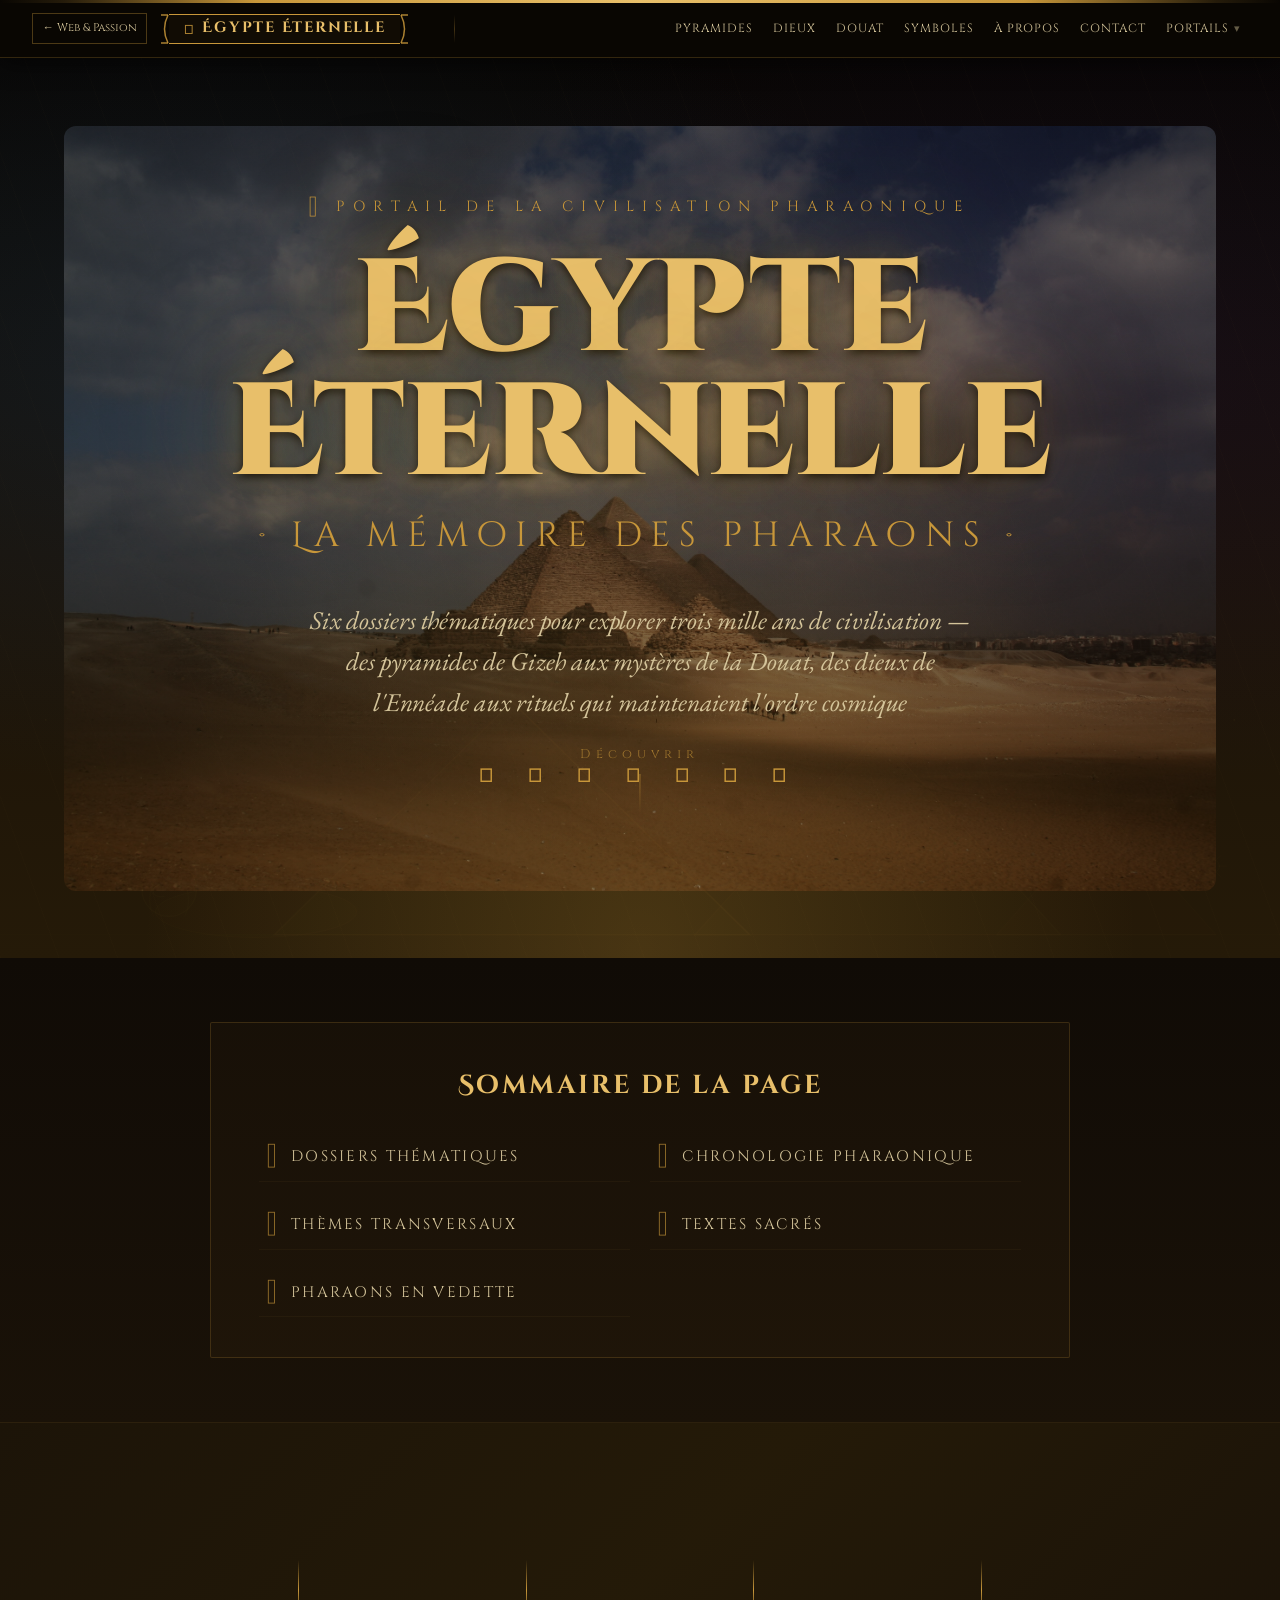
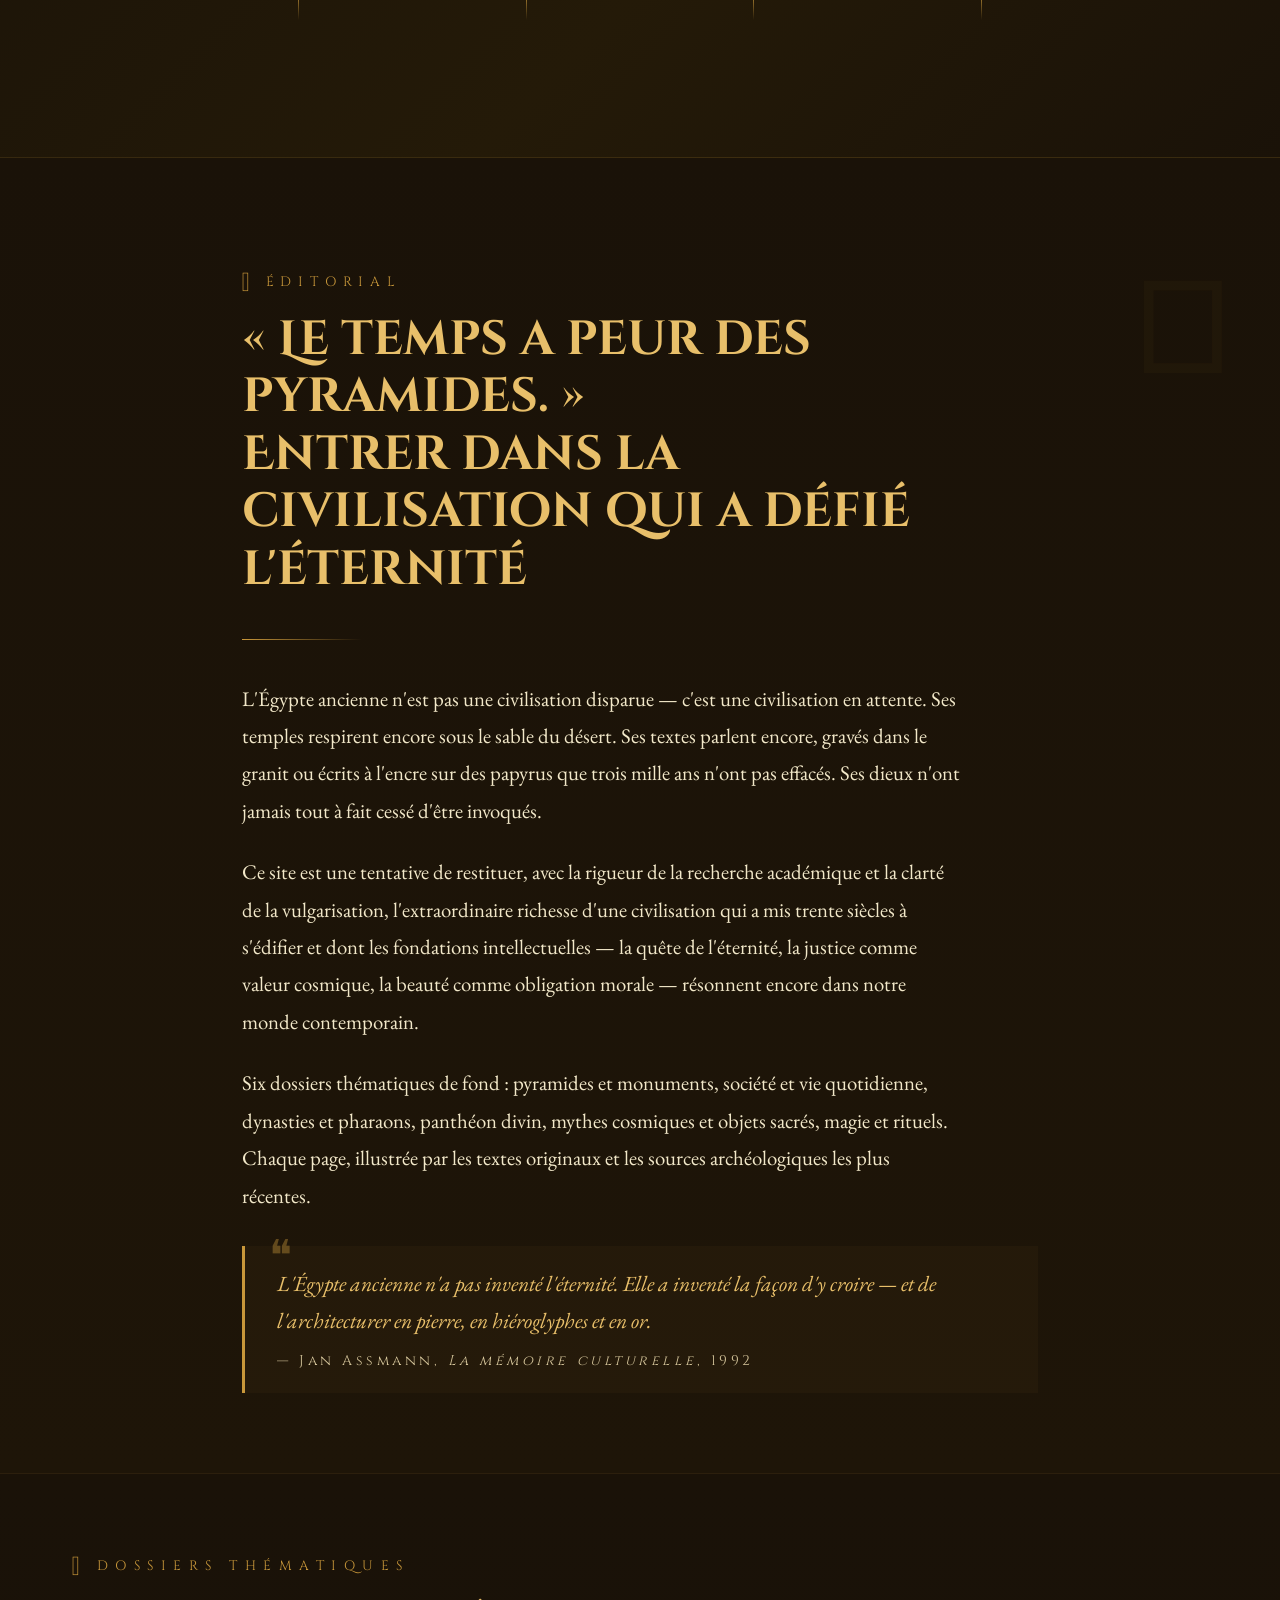
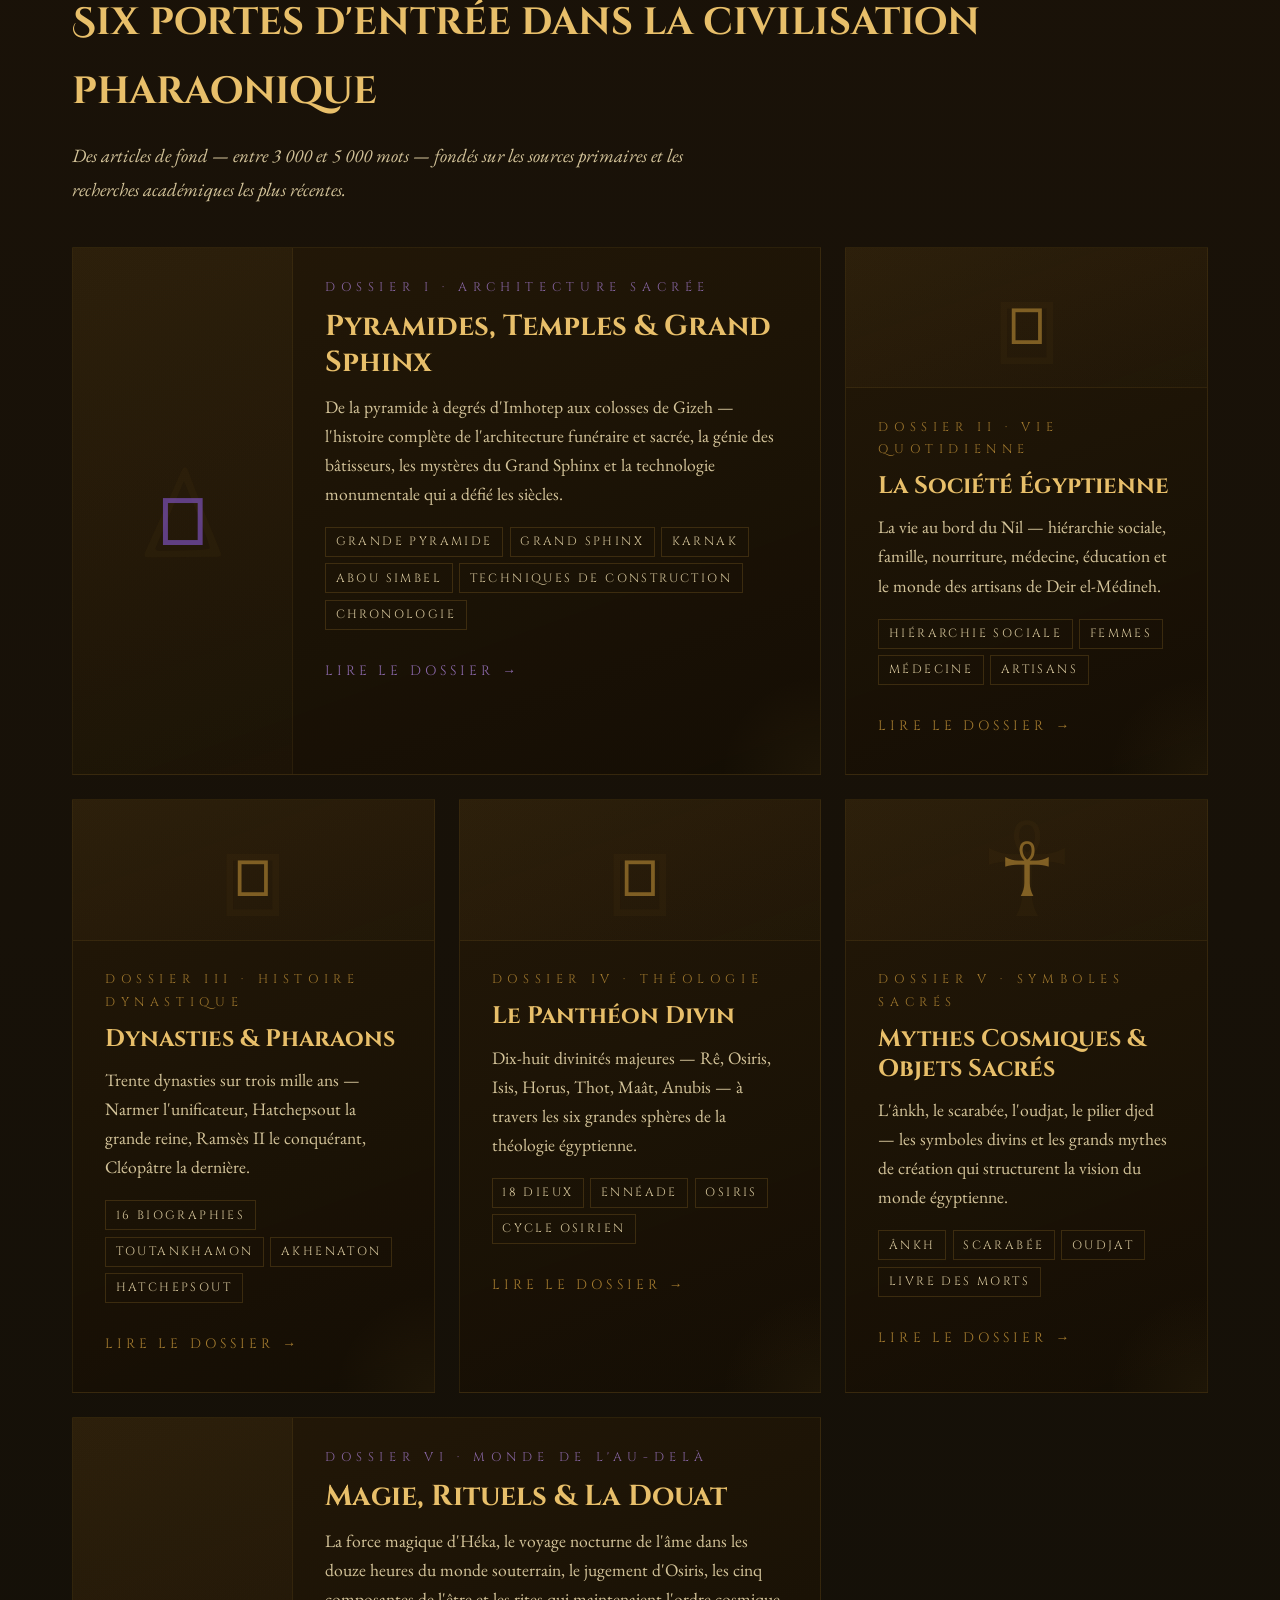
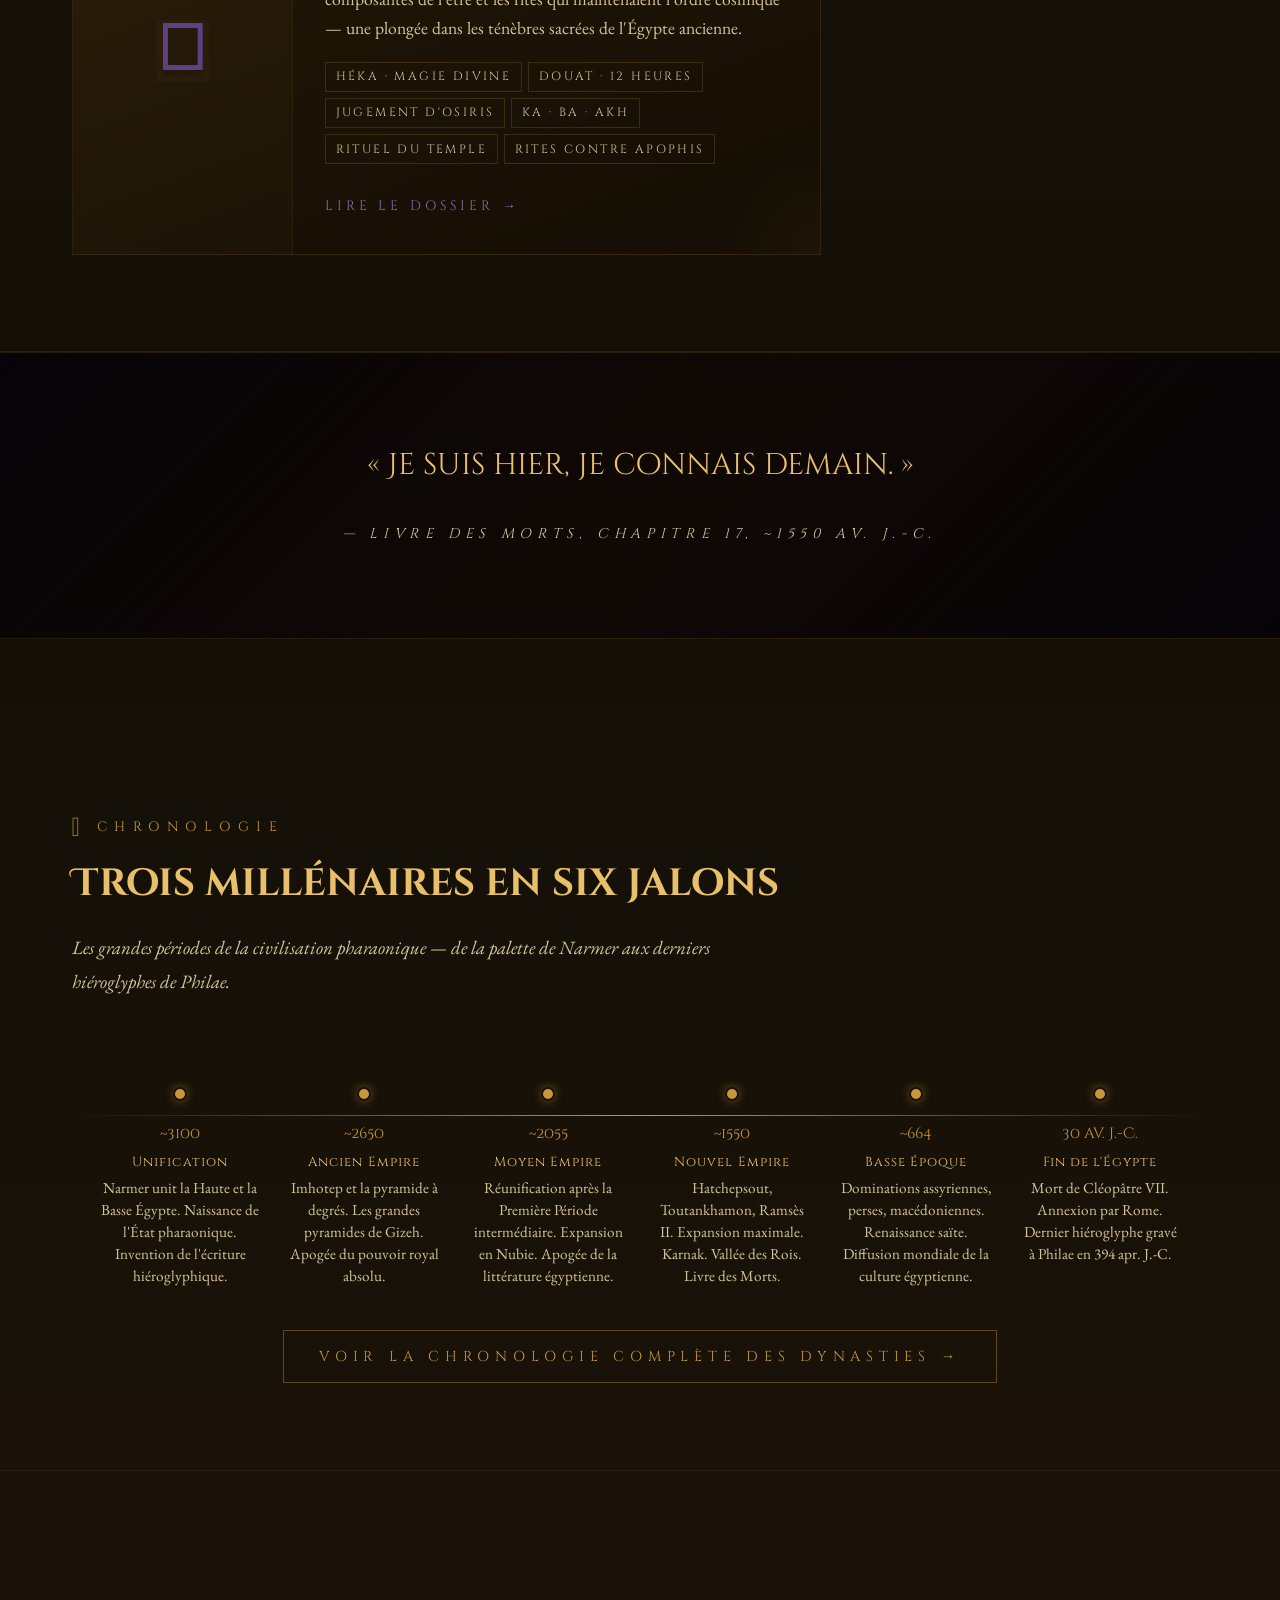
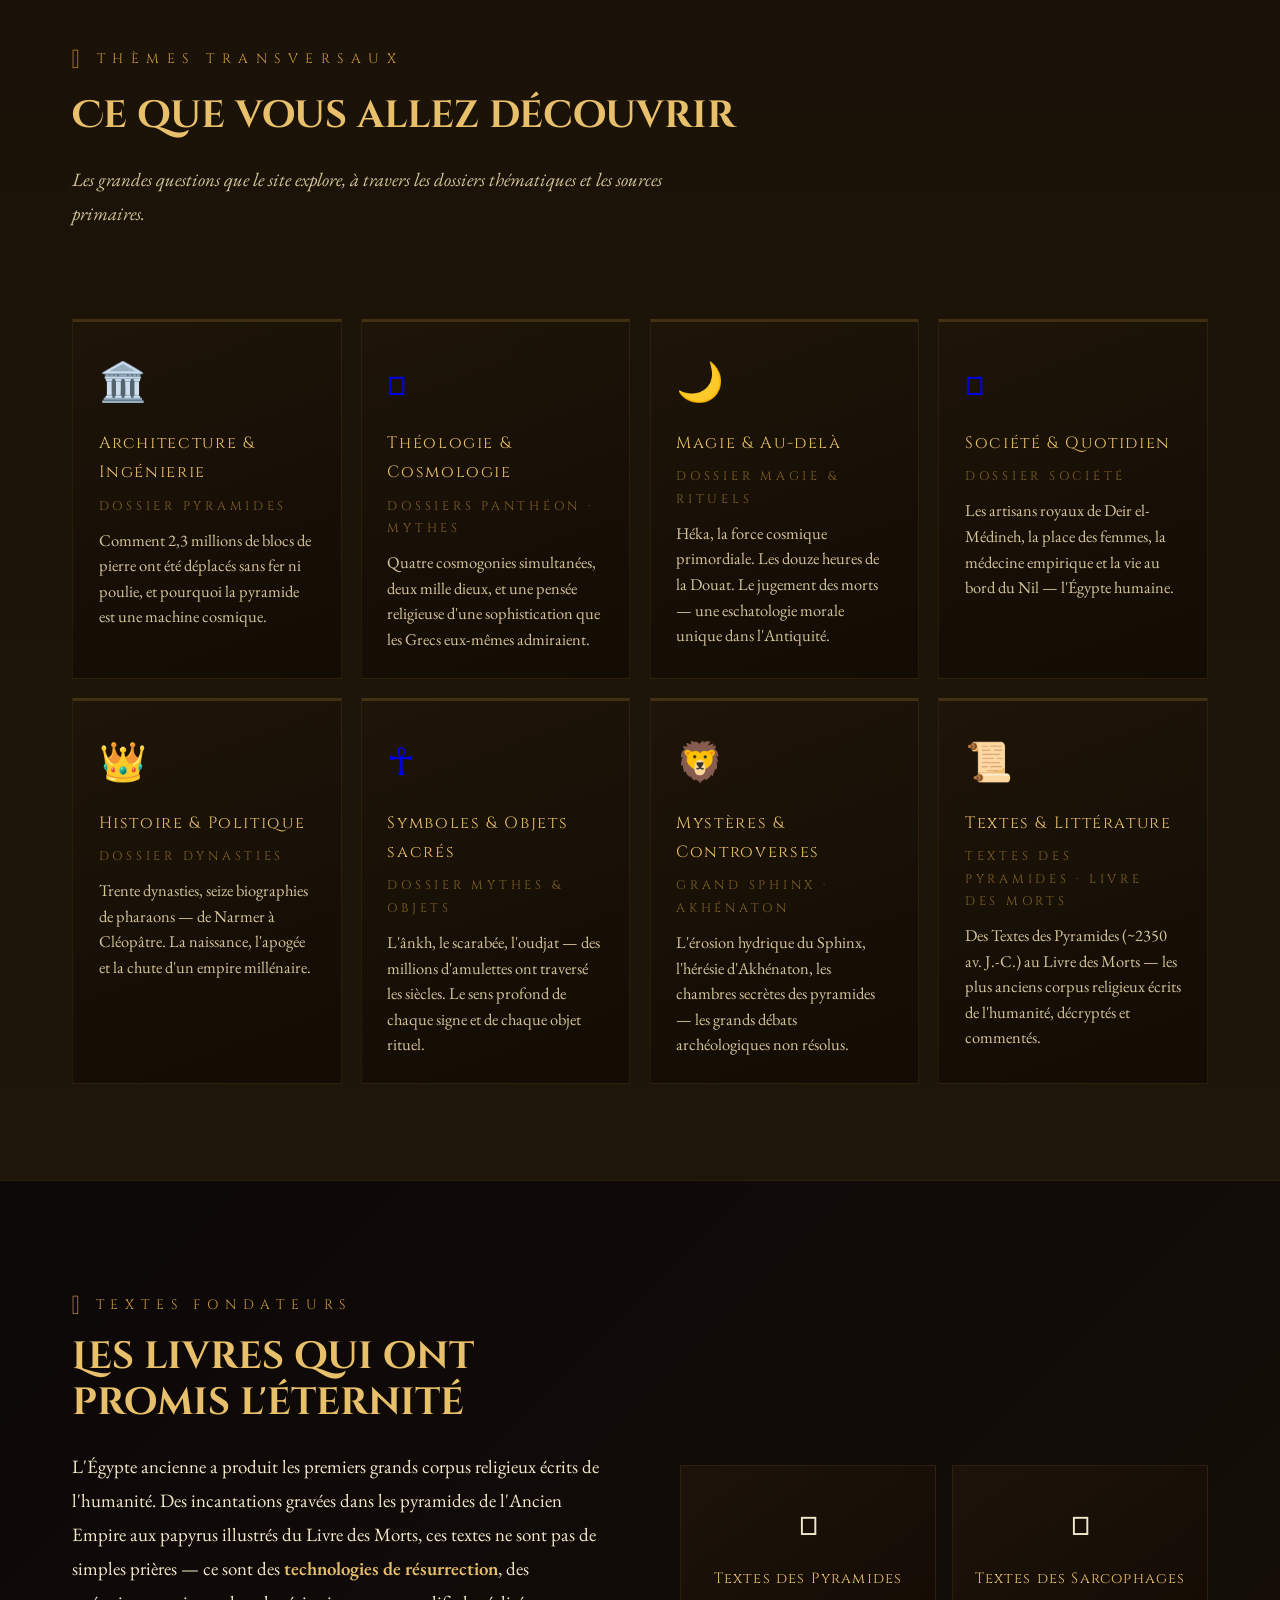
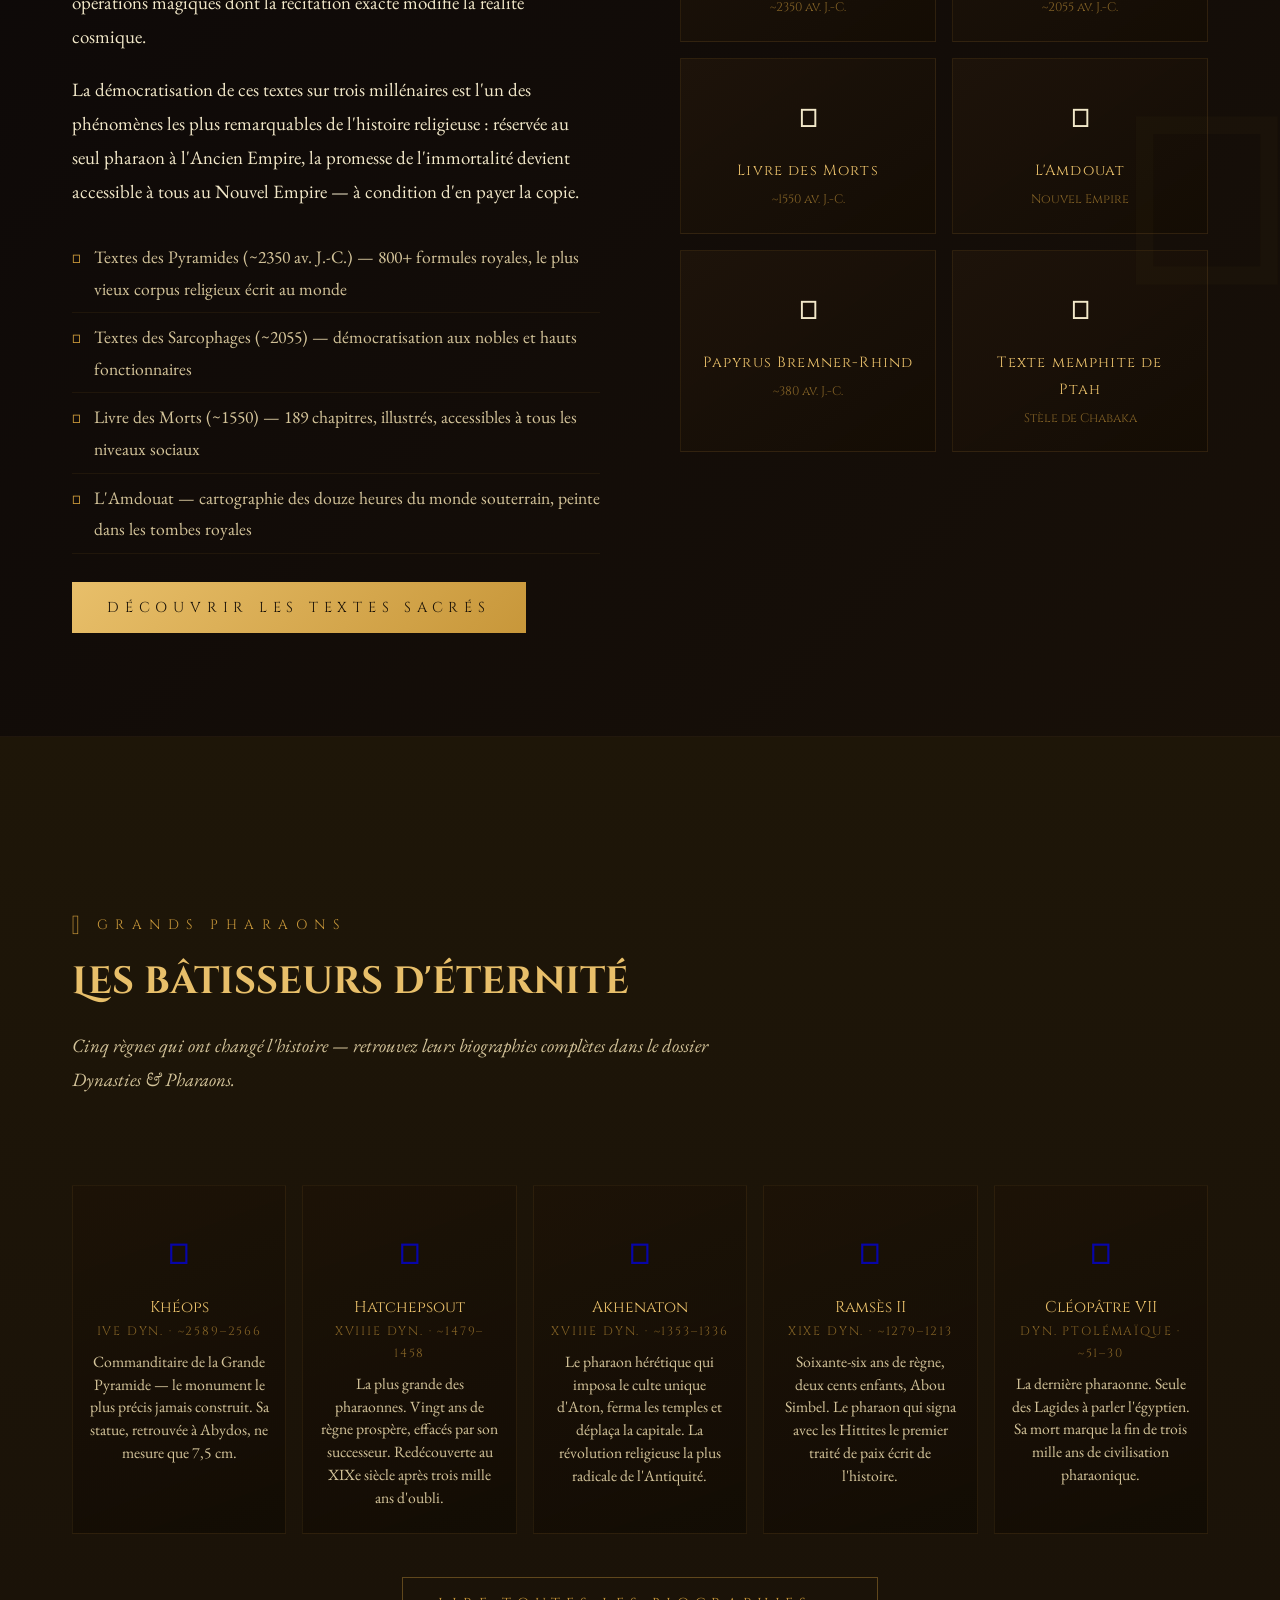
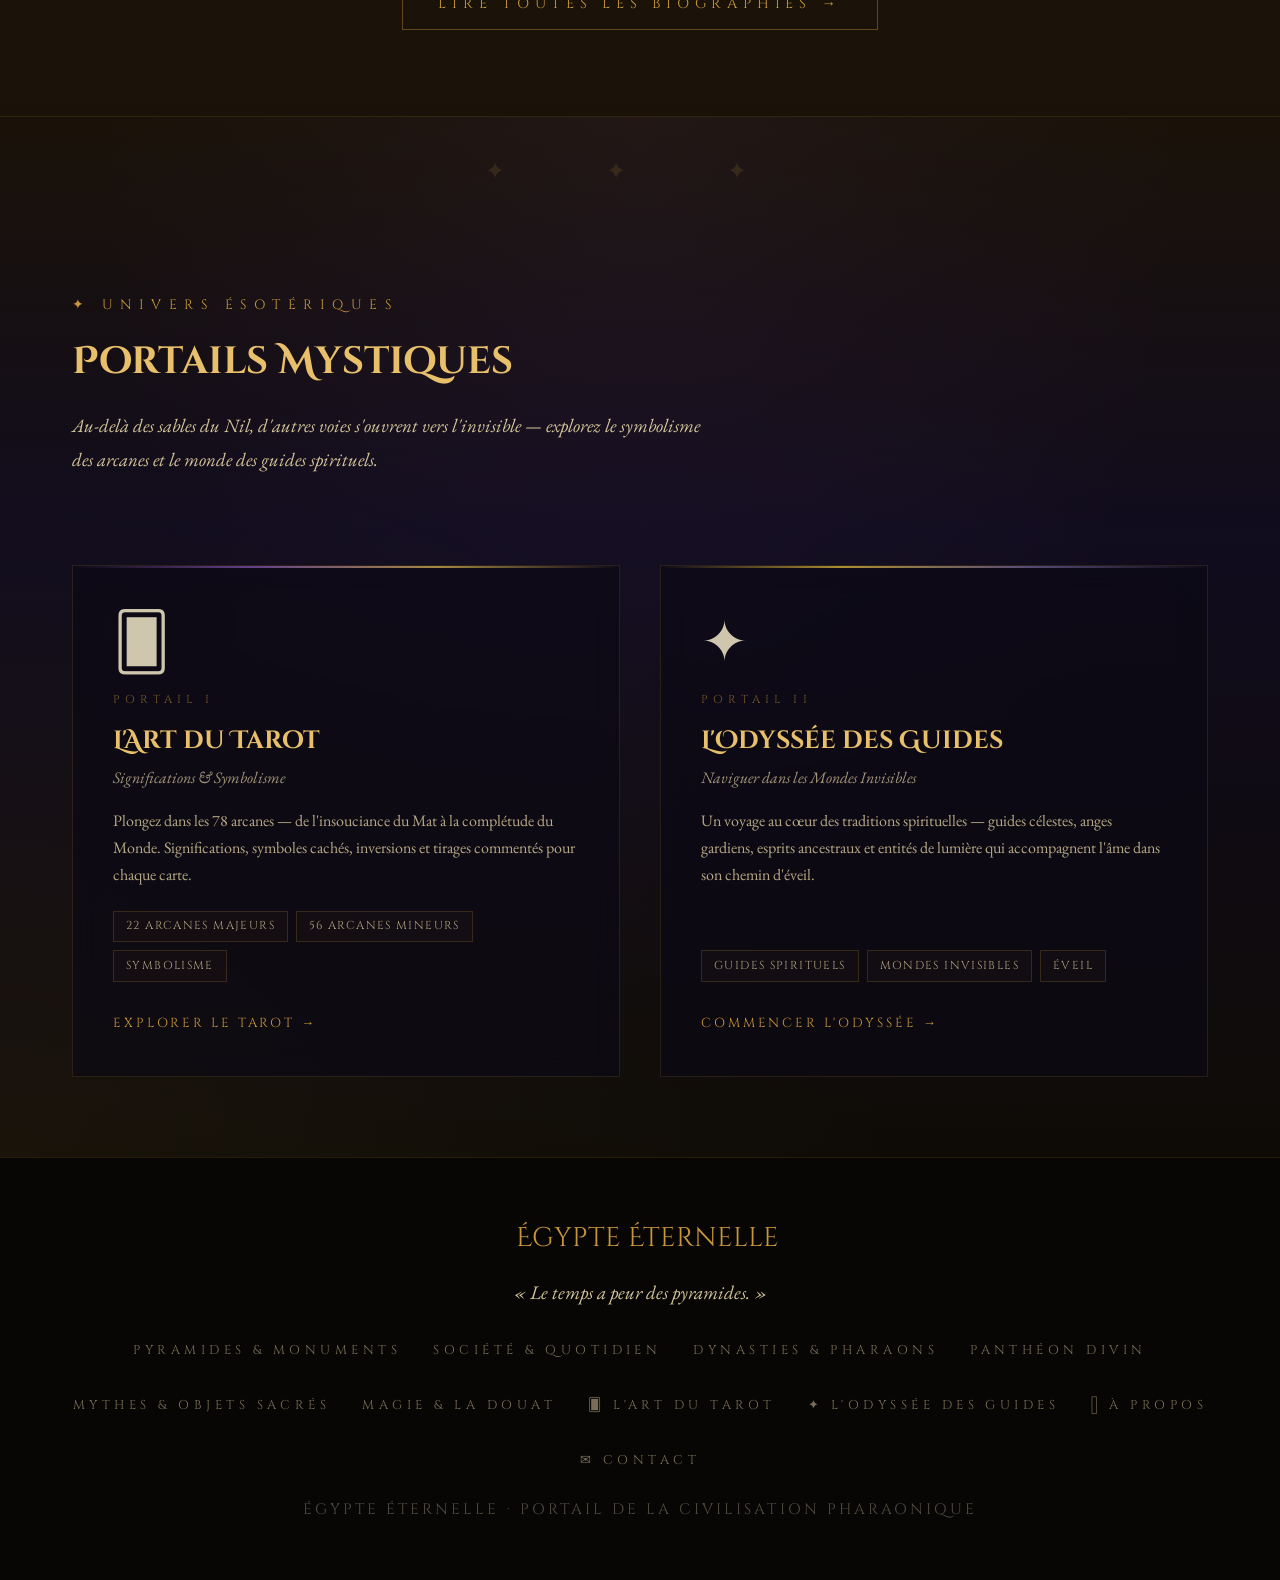
==== index.html @ e60b717b "Mise à jour du site Égypte éternelle" ====
<!DOCTYPE html>
<html lang="fr">

<head>
  <meta charset="UTF-8">
  <meta name="viewport" content="width=device-width, initial-scale=1.0">
  <title>Égypte Éternelle — Portail de la civilisation pharaonique</title>
  <meta name="description"
    content="Découvrez les mystères de l'Égypte ancienne : pharaons, pyramides, panthéon divin et rituels magiques sur Égypte Éternelle.">
  <link rel="canonical" href="https://phil83470.github.io/egypte-eternelle/">
  <link rel="preconnect" href="https://fonts.googleapis.com">
  <link
    href="https://fonts.googleapis.com/css2?family=Cinzel+Decorative:wght@400;700;900&amp;family=Cinzel:wght@400;600;700&amp;family=EB+Garamond:ital,wght@0,400;0,500;1,400;1,500&amp;display=swap"
    rel="stylesheet">
  <style>
    :root {
      --or: #c8973a;
      --or-clair: #e8bf6a;
      --or-profond: #8b6420;
      --sable: #f2e8c9;
      --sable-fonce: #d4c49a;
      --noir-nil: #1a1208;
      --brun-papyrus: #6b4f2a;
      --rouge-carnelian: #8b2e1a;
      --bleu-lapis: #1a3a5c;
      --bleu-clair: #4a7fa8;
      --turquoise: #2a8b7a;
      --violet: #2a1050;
      --violet-clair: #7a50b8;
      --blanc-ivoire: #fbf5e6;
    }

    * {
      margin: 0;
      padding: 0;
      box-sizing: border-box;
    }

    html {
      scroll-behavior: auto;
    }

    body {
      background-color: var(--noir-nil);
      color: var(--sable);
      font-family: "EB Garamond", Georgia, serif;
      font-size: calc(18px + 0.2rem);
      line-height: 1.8;
      overflow-x: hidden;
    }

    /* ══════════════════════════════════════
     SITE HEADER — Cartouche royal fixe
  ══════════════════════════════════════ */
    .site-header {
      position: fixed;
      top: 0;
      left: 0;
      right: 0;
      z-index: 200;
      height: 58px;
      background: rgba(10, 7, 3, 0.97);
      backdrop-filter: blur(18px);
      -webkit-backdrop-filter: blur(18px);
      border-bottom: 1px solid rgba(200, 151, 58, 0.22);
      box-shadow:
        0 4px 24px rgba(0, 0, 0, 0.6),
        inset 0 1px 0 rgba(200, 151, 58, 0.06);
    }

    .site-header::before {
      content: "";
      position: absolute;
      top: 0;
      left: 0;
      right: 0;
      height: 3px;
      background: linear-gradient(90deg,
          transparent 0%,
          rgba(200, 151, 58, 0.15) 5%,
          var(--or) 20%,
          var(--or-clair) 50%,
          var(--or) 80%,
          rgba(200, 151, 58, 0.15) 95%,
          transparent 100%);
    }

    .site-header-inner {
      max-width: 1300px;
      margin: 0 auto;
      height: 100%;
      display: flex;
      align-items: center;
      padding: 0 2rem;
      gap: 0;
    }

    .sh-brand {
      display: flex;
      align-items: center;
      gap: 0;
      text-decoration: none;
      flex-shrink: 0;
      margin-right: 1.8rem;
    }

    .sh-cartouche {
      display: flex;
      align-items: center;
    }

    .sh-cartouche-body {
      border-top: 1.5px solid var(--or);
      border-bottom: 1.5px solid var(--or);
      padding: 0 0.9rem;
      display: flex;
      align-items: center;
      gap: 0.55rem;
      height: 30px;
      background: rgba(200, 151, 58, 0.04);
      position: relative;
    }

    .sh-logo-text {
      font-family: "Cinzel Decorative", serif;
      font-size: 1rem;
      font-weight: 700;
      color: var(--or-clair);
      letter-spacing: 0.12em;
      white-space: nowrap;
      line-height: 1;
    }

    .sh-logo-glyph {
      font-size: 1.2rem;
      color: var(--or);
      opacity: 0.85;
    }

    .sh-cartouche svg.cap {
      height: 30px;
      width: 9px;
      flex-shrink: 0;
    }

    .sh-sep {
      width: 1px;
      height: 28px;
      background: linear-gradient(to bottom,
          transparent,
          rgba(200, 151, 58, 0.3),
          transparent);
      margin: 0 1rem;
      flex-shrink: 0;
    }

    .sh-nav {
      display: flex;
      align-items: center;
      gap: 0.35rem;
      flex: 1;
      list-style: none;
      margin-left: 1rem;
      min-width: 0;
      justify-content: flex-end;
    }

    .sh-nav-item {
      position: relative;
    }

    .sh-nav-link {
      display: flex;
      align-items: center;
      gap: 0.3rem;
      padding: 0.3rem 0.45rem;
      text-decoration: none;
      font-family: "Cinzel", serif;
      font-size: 0.81rem;
      letter-spacing: 0.1em;
      text-transform: uppercase;
      color: var(--sable-fonce);
      transition: all 0.2s ease;
      border: 1px solid transparent;
      white-space: nowrap;
      height: 32px;
    }

    .sh-nav-link .sh-glyph {
      font-size: 1.15rem;
      opacity: 0.55;
      transition: opacity 0.2s;
      line-height: 1;

    }

    .sh-nav-link:hover {
      color: var(--or-clair);
      border-color: rgba(200, 151, 58, 0.35);
      background: rgba(200, 151, 58, 0.08);
      box-shadow: 0 0 15px rgba(200, 151, 58, 0.15);
      text-shadow: 0 0 8px rgba(232, 191, 106, 0.4);
    }

    .sh-nav-link:hover .sh-glyph {
      opacity: 1;
    }

    .sh-nav-link.active {
      color: var(--or-clair);
      border-color: rgba(200, 151, 58, 0.28);
      background: rgba(200, 151, 58, 0.07);
    }

    .sh-nav-link.active::after {
      content: "";
      position: absolute;
      bottom: -1px;
      left: 50%;
      transform: translateX(-50%);
      width: 60%;
      height: 1.5px;
      background: linear-gradient(90deg, transparent, var(--or), transparent);
    }

    .sh-nav-item.has-drop>.sh-nav-link .drop-arrow {
      font-size: 0.7rem;
      opacity: 0.45;
      font-family: sans-serif;
      transition: transform 0.2s;
      display: inline-block;
    }

    .sh-nav-item.has-drop:hover>.sh-nav-link .drop-arrow {
      transform: rotate(180deg);
    }

    .sh-dropdown {
      position: absolute;
      top: calc(100% + 8px);
      left: 50%;
      min-width: 240px;
      background: rgba(8, 5, 2, 0.99);
      border: 1px solid rgba(200, 151, 58, 0.2);
      border-top: 2px solid var(--or);
      padding: 0.5rem 0;
      opacity: 0;
      visibility: hidden;
      transform: translateX(-50%) translateY(-8px);
      transition: all 0.22s ease;
      box-shadow: 0 16px 50px rgba(0, 0, 0, 0.75);
      z-index: 300;
    }

    .sh-dropdown::before {
      content: "";
      position: absolute;
      top: -7px;
      left: 50%;
      transform: translateX(-50%);
      border-left: 6px solid transparent;
      border-right: 6px solid transparent;
      border-bottom: 6px solid var(--or);
    }

    .sh-nav-item.has-drop:hover .sh-dropdown {
      opacity: 1;
      visibility: visible;
      transform: translateX(-50%) translateY(0);
    }

    .sh-nav-item.has-drop:focus-within .sh-dropdown {
      opacity: 1;
      visibility: visible;
      transform: translateX(-50%) translateY(0);
    }

    .sh-drop-link {
      display: flex;
      align-items: center;
      gap: 0.7rem;
      padding: 0.55rem 1.2rem;
      text-decoration: none;
      font-family: "Cinzel", serif;
      font-size: 0.8rem;
      letter-spacing: 0.16em;
      text-transform: uppercase;
      color: var(--sable-fonce);
      transition: all 0.18s;
      border-left: 2px solid transparent;
    }

    .sh-drop-link:hover {
      color: var(--or-clair);
      background: rgba(200, 151, 58, 0.05);
      border-left-color: var(--or);
      padding-left: 1.5rem;
    }

    .sh-drop-glyph {
      font-size: 1.25rem;
      opacity: 0.5;
      flex-shrink: 0;
    }

    .sh-drop-link:hover .sh-drop-glyph {
      opacity: 1;
    }

    .sh-drop-divider {
      height: 1px;
      background: rgba(200, 151, 58, 0.1);
      margin: 0.35rem 1rem;
    }

    .sh-drop-label {
      font-family: "Cinzel", serif;
      font-size: 0.72rem;
      letter-spacing: 0.4em;
      text-transform: uppercase;
      color: var(--or);
      opacity: 0.45;
      padding: 0.7rem 1.2rem 0.2rem;
      display: block;
    }

    .sh-right {
      display: flex;
      align-items: center;
      gap: 0.7rem;
      margin-left: auto;
      flex-shrink: 0;
    }

    .sh-home-btn {
      display: flex;
      align-items: center;
      gap: 0.35rem;
      padding: 0 1rem;
      text-decoration: none;
      font-family: "Cinzel", serif;
      font-size: 0.78rem;
      letter-spacing: 0.22em;
      text-transform: uppercase;
      color: var(--or);
      background: rgba(200, 151, 58, 0.05);
      border: 1px solid rgba(200, 151, 58, 0.4);
      border-radius: 2px;
      transition: all 0.25s;
      white-space: nowrap;
      height: 32px;
    }

    .sh-home-btn:hover {
      background: rgba(200, 151, 58, 0.15);
      color: var(--sable);
    }

    .sh-home-btn.sh-btn-tarot {
      border-color: rgba(123, 79, 166, 0.5);
      color: #c9a84c;
    }

    .sh-home-btn.sh-btn-guides {
      border-color: rgba(212, 175, 55, 0.5);
      color: #d4af37;
    }

    .footer-link-tarot {
      color: rgba(201, 168, 76, 0.8);
    }

    .footer-link-guides {
      color: rgba(212, 175, 55, 0.8);
    }

    .section-cta-center {
      text-align: center;
      margin-top: 2.5rem;
    }

    .section-cta-center-lg {
      text-align: center;
      margin-top: 3rem;
    }

    .sh-burger {
      display: none;
      flex-direction: column;
      gap: 5px;
      cursor: pointer;
      padding: 6px;
      margin-left: auto;
      background: none;
      border: 1px solid rgba(200, 151, 58, 0.2);
    }

    .sh-burger span {
      display: block;
      width: 22px;
      height: 1.5px;
      background: var(--or);
      transition: all 0.28s;
    }

    .sh-burger.open span:nth-child(1) {
      transform: rotate(45deg) translate(4px, 4px);
    }

    .sh-burger.open span:nth-child(2) {
      opacity: 0;
    }

    .sh-burger.open span:nth-child(3) {
      transform: rotate(-45deg) translate(4px, -4px);
    }

    .sh-mobile-menu {
      display: none;
      position: fixed;
      top: 58px;
      left: 0;
      right: 0;
      bottom: 0;
      background: rgba(6, 4, 2, 0.98);
      backdrop-filter: blur(20px);
      z-index: 190;
      overflow-y: auto;
      padding: 1.2rem 1.5rem 4rem;
      flex-direction: column;
      gap: 0;
      border-top: 1px solid rgba(200, 151, 58, 0.15);
    }

    .sh-mobile-menu.open {
      display: flex;
    }

    .sh-mobile-section {
      font-family: "Cinzel", serif;
      font-size: 0.72rem;
      letter-spacing: 0.5em;
      text-transform: uppercase;
      color: var(--or);
      opacity: 0.45;
      padding: 1.3rem 0.5rem 0.5rem;
    }

    .sh-mobile-link {
      display: flex;
      align-items: center;
      gap: 0.8rem;
      padding: 0.85rem 0.5rem;
      text-decoration: none;
      font-family: "Cinzel", serif;
      font-size: 0.9rem;
      letter-spacing: 0.18em;
      text-transform: uppercase;
      color: var(--sable-fonce);
      border-bottom: 1px solid rgba(200, 151, 58, 0.07);
      transition: all 0.2s;
    }

    .sh-mobile-link:hover {
      color: var(--or-clair);
      padding-left: 1.2rem;
    }

    .sh-mobile-link .sh-glyph {
      font-size: 1.4rem;
      opacity: 0.55;
      flex-shrink: 0;
    }

    body {
      padding-top: 58px;
    }

    .hero {
      min-height: calc(100vh - 58px);
    }

    /* ══════════════════════════════════════
       PORTAILS MYSTIQUES
      ══════════════════════════════════════ */
    .portails-section {
      padding: 6rem 0 5rem;
      background:
        radial-gradient(ellipse at 50% 0%, rgba(123, 79, 166, 0.08) 0%, transparent 60%),
        radial-gradient(ellipse at 0% 100%, rgba(200, 151, 58, 0.06) 0%, transparent 50%),
        linear-gradient(180deg, var(--noir-nil) 0%, #110c1e 40%, #0e0b06 100%);
      position: relative;
      overflow: hidden;
    }

    .portails-section::before {
      content: '✦ ✦ ✦';
      position: absolute;
      top: 2rem;
      left: 50%;
      transform: translateX(-50%);
      color: rgba(200, 151, 58, 0.15);
      font-size: 1.5rem;
      letter-spacing: 2em;
    }

    .portails-grid {
      display: grid;
      grid-template-columns: 1fr 1fr;
      gap: 2.5rem;
      margin-top: 3rem;
    }

    .portail-card {
      position: relative;
      border: 1px solid rgba(200, 151, 58, 0.15);
      background: rgba(12, 9, 20, 0.7);
      backdrop-filter: blur(12px);
      text-decoration: none;
      color: var(--sable);
      display: block;
      overflow: hidden;
      transition: transform 0.35s ease, border-color 0.35s ease, box-shadow 0.35s ease;
    }

    .portail-card::before {
      content: '';
      position: absolute;
      top: 0;
      left: 0;
      right: 0;
      height: 2px;
    }

    .portail-tarot::before {
      background: linear-gradient(90deg, transparent, rgba(123, 79, 166, 0.8), rgba(201, 168, 76, 0.8), transparent);
    }

    .portail-odyssee::before {
      background: linear-gradient(90deg, transparent, rgba(212, 175, 55, 0.8), rgba(139, 122, 184, 0.6), transparent);
    }

    .portail-card:hover {
      transform: translateY(-6px);
      box-shadow: 0 20px 60px rgba(0, 0, 0, 0.6);
    }

    .portail-tarot:hover {
      border-color: rgba(123, 79, 166, 0.45);
      box-shadow: 0 20px 60px rgba(0, 0, 0, 0.6), 0 0 40px rgba(123, 79, 166, 0.12);
    }

    .portail-odyssee:hover {
      border-color: rgba(212, 175, 55, 0.4);
      box-shadow: 0 20px 60px rgba(0, 0, 0, 0.6), 0 0 40px rgba(212, 175, 55, 0.1);
    }

    .portail-bg-deco {
      position: absolute;
      inset: 0;
      opacity: 0;
      transition: opacity 0.4s ease;
      pointer-events: none;
    }

    .portail-card:hover .portail-bg-deco {
      opacity: 1;
    }

    .portail-bg-tarot {
      background: radial-gradient(ellipse at 80% 20%, rgba(123, 79, 166, 0.12) 0%, transparent 60%),
        radial-gradient(ellipse at 20% 80%, rgba(61, 107, 138, 0.08) 0%, transparent 50%);
    }

    .portail-bg-odyssee {
      background: radial-gradient(ellipse at 20% 20%, rgba(212, 175, 55, 0.1) 0%, transparent 55%),
        radial-gradient(ellipse at 80% 80%, rgba(139, 122, 184, 0.08) 0%, transparent 50%);
    }

    .portail-inner {
      position: relative;
      z-index: 1;
      padding: 3rem 2.5rem 2.5rem;
      display: flex;
      flex-direction: column;
      gap: 0.9rem;
      height: 100%;
    }

    .portail-icon {
      font-size: 3.5rem;
      line-height: 1;
      margin-bottom: 0.3rem;
      opacity: 0.85;
    }

    .portail-label {
      font-family: 'Cinzel', serif;
      font-size: 0.72rem;
      letter-spacing: 0.45em;
      text-transform: uppercase;
      color: var(--or);
      opacity: 0.55;
    }

    .portail-title {
      font-family: 'Cinzel Decorative', serif;
      font-size: 1.55rem;
      font-weight: 700;
      color: var(--or-clair);
      line-height: 1.25;
    }

    .portail-subtitle {
      font-family: 'EB Garamond', serif;
      font-size: 1rem;
      font-style: italic;
      color: var(--sable-fonce);
      opacity: 0.75;
      margin-top: -0.4rem;
    }

    .portail-desc {
      font-size: 1rem;
      line-height: 1.7;
      color: var(--sable-fonce);
      opacity: 0.85;
      flex: 1;
    }

    .portail-tags {
      display: flex;
      flex-wrap: wrap;
      gap: 0.5rem;
      margin-top: 0.5rem;
    }

    .portail-tag {
      font-family: 'Cinzel', serif;
      font-size: 0.72rem;
      letter-spacing: 0.12em;
      text-transform: uppercase;
      padding: 0.28rem 0.75rem;
      border: 1px solid rgba(200, 151, 58, 0.25);
      color: var(--sable-fonce);
      background: rgba(200, 151, 58, 0.04);
      opacity: 0.8;
    }

    .portail-cta {
      font-family: 'Cinzel', serif;
      font-size: 0.82rem;
      letter-spacing: 0.22em;
      text-transform: uppercase;
      color: var(--or);
      margin-top: 1rem;
      display: inline-block;
      transition: letter-spacing 0.25s, color 0.25s;
    }

    .portail-card:hover .portail-cta {
      letter-spacing: 0.32em;
      color: var(--or-clair);
    }

    @media (max-width: 800px) {
      .portails-grid {
        grid-template-columns: 1fr;
      }
    }

    /* ══════════════════════════════════════
     HERO
  ══════════════════════════════════════ */
    .hero {
      position: relative;
      min-height: 100vh;
      display: flex;
      flex-direction: column;
      align-items: center;
      justify-content: center;
      text-align: center;
      overflow: hidden;
      background:
        radial-gradient(ellipse at 50% 100%,
          rgba(200, 151, 58, 0.22) 0%,
          transparent 55%),
        radial-gradient(ellipse at 15% 35%,
          rgba(26, 58, 92, 0.25) 0%,
          transparent 50%),
        radial-gradient(ellipse at 85% 35%,
          rgba(42, 16, 80, 0.2) 0%,
          transparent 50%),
        radial-gradient(ellipse at 50% 55%,
          rgba(200, 151, 58, 0.06) 0%,
          transparent 45%),
        linear-gradient(180deg,
          #080604 0%,
          #0e0b06 20%,
          #1a1208 55%,
          #251a08 100%);
    }

    .hero::before {
      content: "";
      position: absolute;
      inset: 0;
      background: repeating-linear-gradient(70deg,
          rgba(200, 151, 58, 0.012) 0px,
          rgba(200, 151, 58, 0.012) 1px,
          transparent 1px,
          transparent 55px);
    }

    /* Stars */
    .stars {
      position: absolute;
      top: 0;
      left: 0;
      right: 0;
      height: 65%;
      overflow: hidden;
    }

    .star {
      position: absolute;
      border-radius: 50%;
      animation: twinkle var(--dur, 3s) ease-in-out infinite;
      opacity: 0;
    }

    @keyframes twinkle {

      0%,
      100% {
        opacity: 0;
      }

      50% {
        opacity: var(--op, 0.7);
      }
    }

    /* Hero SVG — full panorama */
    .hero-panorama {
      position: absolute;
      bottom: 0;
      left: 50%;
      transform: translateX(-50%);
      width: 100%;
      max-width: 1400px;
      opacity: 0.13;
    }

    .hero-content {
      position: relative;
      z-index: 2;
      padding: 2rem;
      max-width: 900px;
    }

    @keyframes fadeUp {
      from {
        opacity: 0;
        transform: translateY(30px);
      }

      to {
        opacity: 1;
        transform: translateY(0);
      }
    }

    /* Hero Image Adjustment */
    .hero-background {
      position: absolute;
      inset: 0;
      z-index: 1;
      opacity: 0.35;

      display: flex;
      align-items: center;
      justify-content: center;
    }

    .hero-background img {
      width: 90vw;
      height: 85vh;
      object-fit: cover;
      filter: sepia(30%) contrast(110%);
      animation: heroZoom 25s ease-in-out infinite alternate;

      border-radius: 12px;
    }

    @keyframes heroZoom {
      from {
        transform: scale(1);
      }

      to {
        transform: scale(1.15);
      }
    }

    .hero-eyebrow {
      font-family: "Cinzel", serif;
      font-size: 0.92rem;
      letter-spacing: 0.55em;
      text-transform: uppercase;
      color: var(--or);
      margin-bottom: 1.8rem;
      animation: fadeUp 1.4s 0.2s ease both;
    }

    .hero-logo {
      font-family: "Cinzel Decorative", serif;
      font-size: clamp(3.2rem, calc(10vw + 0.2rem), 8.7rem);
      font-weight: 900;
      line-height: 0.95;
      color: var(--or-clair);
      text-shadow:
        0 0 120px rgba(200, 151, 58, 0.5),
        0 0 40px rgba(200, 151, 58, 0.25),
        0 3px 8px rgba(0, 0, 0, 0.9);
      margin-bottom: 0.4rem;
      animation: fadeUp 1.4s 0.35s ease both;
    }

    .hero-logo-sub {
      font-family: "Cinzel Decorative", serif;
      font-size: clamp(1.2rem, calc(3vw + 0.2rem), 2.2rem);
      font-weight: 400;
      color: var(--or);
      letter-spacing: 0.25em;
      display: block;
      margin-bottom: 2rem;
      animation: fadeUp 1.4s 0.5s ease both;
    }

    .hero-tagline {
      font-family: "EB Garamond", serif;
      font-style: italic;
      font-size: clamp(1.2rem, calc(2.2vw + 0.2rem), 1.6rem);
      color: var(--sable-fonce);
      max-width: 680px;
      margin: 0 auto 1rem;
      animation: fadeUp 1.4s 0.65s ease both;
      line-height: 1.6;
    }

    .hero-hieroglyphs {
      font-size: 1.8rem;
      letter-spacing: 0.5em;
      color: var(--or);
      opacity: 0.5;
      margin: 1.5rem auto;
      animation: fadeUp 1.4s 0.8s ease both;
    }

    .hero-divider {
      width: 240px;
      height: 2px;
      background: linear-gradient(90deg, transparent, var(--or), transparent);
      margin: 1rem auto 2.5rem;
      animation: fadeUp 1.4s 0.95s ease both;
    }

    .hero-cta {
      display: inline-flex;
      align-items: center;
      gap: 0.7rem;
      font-family: "Cinzel", serif;
      font-size: 0.9rem;
      letter-spacing: 0.4em;
      text-transform: uppercase;
      color: var(--noir-nil);
      background: linear-gradient(135deg, var(--or-clair), var(--or));
      padding: 1rem 2.5rem;
      text-decoration: none;
      border: none;
      transition: all 0.3s;
      animation: fadeUp 1.4s 1.1s ease both;
      cursor: pointer;
    }

    .hero-cta:hover {
      background: linear-gradient(135deg, #f0d080, var(--or-clair));
      transform: translateY(-2px);
      box-shadow: 0 8px 30px rgba(200, 151, 58, 0.35);
    }

    .scroll-hint {
      position: absolute;
      bottom: 2.5rem;
      left: 50%;
      transform: translateX(-50%);
      display: flex;
      flex-direction: column;
      align-items: center;
      gap: 0.5rem;
      font-family: "Cinzel", serif;
      font-size: 0.8rem;
      letter-spacing: 0.4em;
      color: var(--or);
      text-decoration: none;
      opacity: 0.65;
      animation: scrollBounce 2s ease-in-out infinite;
    }

    .scroll-hint::after {
      content: "";
      width: 1px;
      height: 40px;
      background: linear-gradient(to bottom, var(--or), transparent);
    }

    @keyframes scrollBounce {

      0%,
      100% {
        transform: translateX(-50%) translateY(0);
      }

      50% {
        transform: translateX(-50%) translateY(6px);
      }
    }

    /* ══════════════════════════════════════
     TABLE DES MATIÈRES
  ══════════════════════════════════════ */
    .toc-section {
      background: linear-gradient(180deg, #100b06 0%, #1a1208 100%);
      padding: 4rem 2rem;
      border-bottom: 1px solid rgba(200, 151, 58, 0.15);
    }

    .toc-inner {
      max-width: 860px;
      margin: 0 auto;
      background: rgba(200, 151, 58, 0.03);
      border: 1px solid rgba(200, 151, 58, 0.2);
      padding: 2.5rem 3rem;
      border-radius: 2px;
    }

    .toc-title {
      font-family: "Cinzel Decorative", serif;
      font-size: 1.6rem;
      color: var(--or-clair);
      margin-bottom: 1.5rem;
      text-align: center;
      letter-spacing: 0.1em;
    }

    .toc-list {
      display: grid;
      grid-template-columns: 1fr 1fr;
      gap: 1.2rem;
      list-style: none;
    }

    .toc-list li a {
      display: flex;
      align-items: center;
      gap: 0.8rem;
      font-family: "Cinzel", serif;
      font-size: 0.95rem;
      letter-spacing: 0.15em;
      text-transform: uppercase;
      color: var(--sable-fonce);
      text-decoration: none;
      transition: all 0.2s;
      padding: 0.5rem;
      border-bottom: 1px solid rgba(200, 151, 58, 0.05);
    }

    .toc-list li a::before {
      content: "𓂀";
      color: var(--or);
      font-size: 1.1rem;
      opacity: 0.7;
    }

    .toc-list li a:hover {
      color: var(--or-clair);
      background: rgba(200, 151, 58, 0.08);
      padding-left: 1rem;
    }

    /* ══════════════════════════════════════
     LAYOUT HELPERS
  ══════════════════════════════════════ */
    .container {
      max-width: 860px;
      margin: 0 auto;
      padding: 0 2rem;
    }

    .container-wide {
      max-width: 1200px;
      margin: 0 auto;
      padding: 0 2rem;
    }

    strong {
      color: var(--or-clair);
      font-weight: 600;
    }

    /* ══════════════════════════════════════
     CHIFFRES CLÉ
  ══════════════════════════════════════ */
    .stats-band {
      background: linear-gradient(135deg,
          #1c1408 0%,
          #241a08 50%,
          #1a1208 100%);
      padding: 4.5rem 0;
      border-bottom: 1px solid rgba(200, 151, 58, 0.15);
    }

    .stats-grid {
      display: grid;
      grid-template-columns: 1fr 2px 1fr 2px 1fr 2px 1fr 2px 1fr;
      gap: 0;
      align-items: center;
    }

    .stat-item {
      text-align: center;
      padding: 1rem 1.5rem;
    }

    .stat-number {
      font-family: "Cinzel Decorative", serif;
      font-size: 2.7rem;
      color: var(--or);
      line-height: 1;
      display: block;
    }

    .stat-label {
      font-family: "Cinzel", serif;
      font-size: 0.8rem;
      letter-spacing: 0.25em;
      text-transform: uppercase;
      color: var(--sable-fonce);
      margin-top: 0.5rem;
      line-height: 1.4;
    }

    .stat-div {
      background: linear-gradient(to bottom,
          transparent,
          var(--or),
          transparent);
      height: 60px;
      width: 1px;
      margin: auto;
    }

    /* ══════════════════════════════════════
     INTRO ÉDITO
  ══════════════════════════════════════ */
    .intro-section {
      padding: 7rem 0 5rem;
      background: linear-gradient(180deg, #1a1208 0%, #1e1508 100%);
      border-bottom: 1px solid rgba(200, 151, 58, 0.1);
      position: relative;
      overflow: hidden;
    }

    .intro-section::before {
      content: "𓂀";
      position: absolute;
      right: 3rem;
      top: 3rem;
      font-size: 12.2rem;
      color: rgba(200, 151, 58, 0.04);
      line-height: 1;
      user-select: none;
    }

    .intro-eyebrow {
      font-family: "Cinzel", serif;
      font-size: 0.85rem;
      letter-spacing: 0.5em;
      text-transform: uppercase;
      color: var(--or);
      margin-bottom: 1rem;
    }

    .intro-title {
      font-family: "Cinzel Decorative", serif;
      font-size: clamp(1.8rem, calc(3.5vw + 0.2rem), 3rem);
      color: var(--or-clair);
      line-height: 1.2;
      margin-bottom: 2rem;
    }

    .intro-text {
      font-size: 1.3rem;
      color: var(--sable);
      margin-bottom: 1.5rem;
      max-width: 720px;
    }

    .intro-divider {
      width: 120px;
      height: 1px;
      background: linear-gradient(90deg, var(--or), transparent);
      margin: 2.5rem 0;
    }

    .intro-quote {
      border-left: 3px solid var(--or);
      padding: 1.2rem 2rem;
      background: rgba(200, 151, 58, 0.04);
      position: relative;
      margin-top: 2rem;
    }

    .intro-quote::before {
      content: "❝";
      position: absolute;
      top: -0.8rem;
      left: 1.5rem;
      font-size: 2.7rem;
      color: var(--or);
      opacity: 0.4;
      line-height: 1;
    }

    .intro-quote p {
      font-style: italic;
      font-size: 1.35rem;
      color: var(--or-clair);
      line-height: 1.7;
    }

    .intro-quote cite {
      display: block;
      margin-top: 0.6rem;
      font-family: "Cinzel", serif;
      font-size: 0.88rem;
      letter-spacing: 0.25em;
      color: var(--sable-fonce);
      font-style: normal;
    }

    /* ══════════════════════════════════════
     DOSSIERS — SECTION TITRE
  ══════════════════════════════════════ */
    .section-head {
      padding: 5rem 0 2.5rem;
    }

    .section-head-eyebrow {
      font-family: "Cinzel", serif;
      font-size: 0.85rem;
      letter-spacing: 0.55em;
      text-transform: uppercase;
      color: var(--or);
      margin-bottom: 0.6rem;
    }

    .section-head-title {
      font-family: "Cinzel Decorative", serif;
      font-size: clamp(1.6rem, calc(3vw + 0.2rem), 2.4rem);
      color: var(--or-clair);
      margin-bottom: 0.8rem;
    }

    .section-head-desc {
      font-style: italic;
      font-size: 1.18rem;
      color: var(--sable-fonce);
      max-width: 650px;
    }

    /* ══════════════════════════════════════
     DOSSIERS GRID — GRANDES CARTES
  ══════════════════════════════════════ */
    .dossiers-section {
      padding: 0 0 6rem;
      background: linear-gradient(180deg, #1a1208 0%, #141008 100%);
      border-bottom: 1px solid rgba(200, 151, 58, 0.1);
    }

    .dossiers-grid {
      display: grid;
      grid-template-columns: repeat(3, 1fr);
      gap: 1.5rem;
    }

    .dossier-card {
      background: linear-gradient(160deg,
          rgba(36, 24, 8, 0.95),
          rgba(20, 14, 4, 0.98));
      border: 1px solid rgba(200, 151, 58, 0.13);
      position: relative;
      overflow: hidden;
      transition: all 0.35s ease;
      cursor: pointer;
      display: flex;
      flex-direction: column;
      text-decoration: none;
    }

    .dossier-card::before {
      content: "";
      position: absolute;
      top: 0;
      left: 0;
      right: 0;
      height: 3px;
      background: linear-gradient(90deg, transparent, var(--or), transparent);
      opacity: 0;
      transition: opacity 0.3s;
    }

    .dossier-card::after {
      content: "";
      position: absolute;
      bottom: 0;
      right: 0;
      width: 100px;
      height: 100px;
      background: radial-gradient(circle at bottom right,
          rgba(200, 151, 58, 0.06),
          transparent 70%);
      transition: all 0.35s;
    }

    .dossier-card:hover {
      transform: translateY(-6px);
      border-color: rgba(200, 151, 58, 0.35);
      box-shadow:
        0 16px 50px rgba(0, 0, 0, 0.5),
        0 4px 20px rgba(200, 151, 58, 0.08);
    }

    .dossier-card:hover::before {
      opacity: 1;
    }

    .dossier-card:hover::after {
      width: 180px;
      height: 180px;
    }

    /* Featured card — spans 2 cols */
    .dossier-card.featured {
      grid-column: span 2;
      flex-direction: row;
    }

    .dossier-card.featured .card-visual {
      width: 220px;
      flex-shrink: 0;
    }

    .dossier-card.featured .card-body {
      flex: 1;
    }

    .card-visual {
      background: linear-gradient(160deg,
          rgba(200, 151, 58, 0.06),
          rgba(200, 151, 58, 0.02));
      border-bottom: 1px solid rgba(200, 151, 58, 0.08);
      padding: 2rem;
      display: flex;
      align-items: center;
      justify-content: center;
      min-height: 130px;
      position: relative;
      overflow: hidden;
    }

    .dossier-card.featured .card-visual {
      border-bottom: none;
      border-right: 1px solid rgba(200, 151, 58, 0.08);
      min-height: auto;
    }

    .card-glyph {
      font-size: 4.7rem;
      line-height: 1;
      color: rgba(200, 151, 58, 0.55);
      transition: all 0.3s;
      position: relative;
      z-index: 1;
    }

    .dossier-card.featured .card-glyph {
      font-size: 6.2rem;
      color: rgba(122, 80, 184, 0.7);
    }

    .dossier-card.featured .card-tag {
      color: #a87ed4;
    }

    .dossier-card.featured .card-link {
      color: #a87ed4;
    }

    .dossier-card:hover .card-glyph {
      color: rgba(200, 151, 58, 0.85);
      transform: scale(1.08);
    }

    .card-visual-bg {
      position: absolute;
      inset: 0;
      display: flex;
      align-items: center;
      justify-content: center;
      font-size: 8.2rem;
      line-height: 1;
      color: rgba(200, 151, 58, 0.04);
      user-select: none;
    }

    .card-body {
      padding: 1.8rem 2rem 2rem;
      flex: 1;
    }

    .card-tag {
      font-family: "Cinzel", serif;
      font-size: 0.78rem;
      letter-spacing: 0.45em;
      text-transform: uppercase;
      color: var(--or);
      opacity: 0.75;
      margin-bottom: 0.6rem;
      display: block;
    }

    .card-title {
      font-family: "Cinzel", serif;
      font-size: clamp(1.2rem, calc(2vw + 0.2rem), 1.5rem);
      color: var(--or-clair);
      line-height: 1.25;
      margin-bottom: 0.7rem;
    }

    .dossier-card.featured .card-title {
      font-size: clamp(1.3rem, calc(2.2vw + 0.2rem), 1.8rem);
    }

    .card-desc {
      font-size: 1.1rem;
      color: var(--sable-fonce);
      line-height: 1.65;
      margin-bottom: 1.2rem;
    }

    .card-topics {
      display: flex;
      flex-wrap: wrap;
      gap: 0.4rem;
      margin-bottom: 1.2rem;
    }

    .card-topic {
      font-family: "Cinzel", serif;
      font-size: 0.75rem;
      letter-spacing: 0.2em;
      text-transform: uppercase;
      padding: 0.2rem 0.6rem;
      border: 1px solid rgba(200, 151, 58, 0.2);
      color: var(--sable-fonce);
    }

    .card-link {
      font-family: "Cinzel", serif;
      font-size: 0.85rem;
      letter-spacing: 0.3em;
      text-transform: uppercase;
      color: var(--or);
      opacity: 0.8;
      transition: opacity 0.2s;
      display: inline-flex;
      align-items: center;
      gap: 0.5rem;
    }

    .card-link::after {
      content: "→";
      transition: transform 0.2s;
    }

    .dossier-card:hover .card-link {
      opacity: 1;
    }

    .dossier-card:hover .card-link::after {
      transform: translateX(4px);
    }

    /* ══════════════════════════════════════
     BAND QUOTE
  ══════════════════════════════════════ */
    .band-quote {
      background: linear-gradient(135deg,
          #060408 0%,
          #100804 50%,
          #060408 100%);
      padding: 5.5rem 2rem;
      text-align: center;
      position: relative;
      overflow: hidden;
      border-top: 1px solid rgba(200, 151, 58, 0.15);
      border-bottom: 1px solid rgba(200, 151, 58, 0.15);
    }

    .band-quote::before {
      content: "";
      position: absolute;
      inset: 0;
      background: repeating-linear-gradient(-45deg,
          rgba(200, 151, 58, 0.016) 0px,
          rgba(200, 151, 58, 0.016) 1px,
          transparent 1px,
          transparent 20px);
    }

    .band-quote blockquote {
      position: relative;
      z-index: 1;
      font-family: "Cinzel Decorative", serif;
      font-size: clamp(1.3rem, calc(2.5vw + 0.2rem), 1.9rem);
      color: var(--or-clair);
      max-width: 820px;
      margin: 0 auto 1.5rem;
      line-height: 1.55;
    }

    .band-quote footer,
    .band-quote .quote-cite {
      position: relative;
      z-index: 1;
      font-family: "Cinzel", serif;
      font-size: 0.88rem;
      letter-spacing: 0.4em;
      color: var(--sable-fonce);
      text-transform: uppercase;
    }

    /* ══════════════════════════════════════
     CHRONOLOGIE RAPIDE
  ══════════════════════════════════════ */
    .chrono-section {
      padding: 6rem 0;
      background: linear-gradient(180deg, #141008 0%, #1a1208 100%);
      border-bottom: 1px solid rgba(200, 151, 58, 0.1);
    }

    .chrono-line {
      position: relative;
      margin: 3rem 0;
      padding: 0 1rem;
    }

    .chrono-line::before {
      content: "";
      position: absolute;
      top: 28px;
      left: 0;
      right: 0;
      height: 1px;
      background: linear-gradient(90deg, transparent, var(--or), transparent);
    }

    .chrono-items {
      display: grid;
      grid-template-columns: repeat(6, 1fr);
      gap: 0;
      position: relative;
    }

    .chrono-item {
      padding: 0 0.8rem;
      text-align: center;
      position: relative;
    }

    .chrono-dot {
      width: 14px;
      height: 14px;
      border-radius: 50%;
      background: var(--or);
      border: 2px solid var(--noir-nil);
      margin: 0 auto 1.2rem;
      box-shadow: 0 0 10px rgba(200, 151, 58, 0.5);
      position: relative;
      z-index: 1;
      transition: transform 0.2s;
    }

    .chrono-item:hover .chrono-dot {
      transform: scale(1.4);
    }

    .chrono-date {
      font-family: "Cinzel Decorative", serif;
      font-size: 0.95rem;
      color: var(--or);
      display: block;
      margin-bottom: 0.4rem;
    }

    .chrono-name {
      font-family: "Cinzel", serif;
      font-size: 0.82rem;
      letter-spacing: 0.08em;
      color: var(--or-clair);
      display: block;
      margin-bottom: 0.4rem;
      line-height: 1.3;
    }

    .chrono-desc {
      font-size: 0.95rem;
      color: var(--sable-fonce);
      line-height: 1.45;
    }

    /* ══════════════════════════════════════
     SECTION ARTICLES RÉCENTS / THÈMES
  ══════════════════════════════════════ */
    .themes-section {
      padding: 6rem 0;
      background: linear-gradient(180deg, #1a1208 0%, #1e1608 100%);
      border-bottom: 1px solid rgba(200, 151, 58, 0.1);
    }

    .themes-grid {
      display: grid;
      grid-template-columns: repeat(4, 1fr);
      gap: 1.2rem;
      margin-top: 3rem;
    }

    .theme-card {
      border: 1px solid rgba(200, 151, 58, 0.1);
      border-top: 3px solid rgba(200, 151, 58, 0.25);
      padding: 1.6rem;
      background: linear-gradient(160deg,
          rgba(30, 20, 8, 0.9),
          rgba(18, 12, 4, 0.95));
      transition: all 0.3s;
      cursor: pointer;
      text-decoration: none;
      display: block;
    }

    .theme-card:hover {
      border-top-color: var(--or-clair);
      transform: translateY(-4px);
      box-shadow: 0 10px 30px rgba(0, 0, 0, 0.4);
    }

    .theme-icon {
      font-size: 2.4rem;
      display: block;
      margin-bottom: 0.8rem;
    }

    .theme-name {
      font-family: "Cinzel", serif;
      font-size: 1.02rem;
      letter-spacing: 0.1em;
      color: var(--or-clair);
      margin-bottom: 0.5rem;
      display: block;
    }

    .theme-count {
      font-family: "Cinzel", serif;
      font-size: 0.78rem;
      letter-spacing: 0.3em;
      text-transform: uppercase;
      color: var(--or);
      opacity: 0.6;
      display: block;
      margin-bottom: 0.6rem;
    }

    .theme-desc {
      font-size: 1.03rem;
      color: var(--sable-fonce);
      line-height: 1.55;
    }

    /* ══════════════════════════════════════
     SECTION MISE EN AVANT TEXTE SACRÉS
  ══════════════════════════════════════ */
    .feature-section {
      padding: 7rem 0;
      background: linear-gradient(135deg, #0c0808 0%, #181008 100%);
      border-bottom: 1px solid rgba(200, 151, 58, 0.1);
      position: relative;
      overflow: hidden;
    }

    .feature-section::after {
      content: "𓁹";
      position: absolute;
      right: -1rem;
      top: 50%;
      transform: translateY(-50%);
      font-size: 22.2rem;
      color: rgba(200, 151, 58, 0.025);
      line-height: 1;
      user-select: none;
    }

    .feature-grid {
      display: grid;
      grid-template-columns: 1fr 1fr;
      gap: 5rem;
      align-items: center;
    }

    .feature-text .eyebrow {
      font-family: "Cinzel", serif;
      font-size: 0.85rem;
      letter-spacing: 0.5em;
      text-transform: uppercase;
      color: var(--or);
      margin-bottom: 1rem;
    }

    .feature-text h2 {
      font-family: "Cinzel Decorative", serif;
      font-size: clamp(1.6rem, calc(2.8vw + 0.2rem), 2.4rem);
      color: var(--or-clair);
      line-height: 1.2;
      margin-bottom: 1.5rem;
    }

    .feature-text p {
      font-size: 1.18rem;
      color: var(--sable);
      margin-bottom: 1.2rem;
      line-height: 1.8;
    }

    .feature-list {
      margin: 1.5rem 0 2rem;
    }

    .feature-list-item {
      display: flex;
      align-items: baseline;
      gap: 0.8rem;
      padding: 0.5rem 0;
      border-bottom: 1px solid rgba(200, 151, 58, 0.08);
      font-size: 1.1rem;
      color: var(--sable-fonce);
    }

    .feature-list-item::before {
      content: "𓂀";
      font-size: 1.1rem;
      color: var(--or);
      flex-shrink: 0;
    }

    .feature-cards {
      display: grid;
      grid-template-columns: 1fr 1fr;
      gap: 1rem;
    }

    .feature-mini-card {
      background: linear-gradient(145deg,
          rgba(30, 20, 10, 0.9),
          rgba(20, 12, 4, 0.95));
      border: 1px solid rgba(200, 151, 58, 0.12);
      padding: 1.3rem;
      text-align: center;
      transition: all 0.3s;
    }

    .feature-mini-card:hover {
      border-color: rgba(200, 151, 58, 0.3);
      transform: translateY(-3px);
    }

    .fmc-icon {
      font-size: 2.4rem;
      display: block;
      margin-bottom: 0.6rem;
    }

    .fmc-name {
      font-family: "Cinzel", serif;
      font-size: 0.92rem;
      color: var(--or-clair);
      letter-spacing: 0.08em;
      display: block;
      margin-bottom: 0.3rem;
    }

    .fmc-date {
      font-family: "Cinzel", serif;
      font-size: 0.78rem;
      color: var(--or);
      opacity: 0.6;
      display: block;
    }

    /* ══════════════════════════════════════
     SECTION PHARAONS / DYNASTIES TEASER
  ══════════════════════════════════════ */
    .pharaons-section {
      padding: 6rem 0;
      background: linear-gradient(180deg, #1e1608 0%, #1a1208 100%);
      border-bottom: 1px solid rgba(200, 151, 58, 0.1);
    }

    .pharaons-row {
      display: grid;
      grid-template-columns: repeat(5, 1fr);
      gap: 1rem;
      margin-top: 3rem;
    }

    .pharaon-card {
      border: 1px solid rgba(200, 151, 58, 0.1);
      padding: 1.5rem 1rem;
      text-align: center;
      background: linear-gradient(160deg,
          rgba(28, 18, 6, 0.9),
          rgba(18, 12, 4, 0.95));
      position: relative;
      overflow: hidden;
      transition: all 0.3s;
      text-decoration: none;
      display: block;
    }

    .pharaon-card::before {
      content: "";
      position: absolute;
      bottom: 0;
      left: 0;
      right: 0;
      height: 2px;
      background: linear-gradient(90deg, transparent, var(--or), transparent);
      opacity: 0;
      transition: opacity 0.3s;
    }

    .pharaon-card:hover {
      transform: translateY(-4px);
      border-color: rgba(200, 151, 58, 0.3);
    }

    .pharaon-card:hover::before {
      opacity: 1;
    }

    .pharaon-glyph {
      font-size: 2.7rem;
      display: block;
      margin-bottom: 0.6rem;
      opacity: 0.7;
    }

    .pharaon-name {
      font-family: "Cinzel", serif;
      font-size: 0.98rem;
      color: var(--or-clair);
      display: block;
      margin-bottom: 0.2rem;
      line-height: 1.3;
    }

    .pharaon-period {
      font-family: "Cinzel", serif;
      font-size: 0.76rem;
      color: var(--or);
      opacity: 0.6;
      display: block;
      letter-spacing: 0.15em;
      text-transform: uppercase;
      margin-bottom: 0.5rem;
    }

    .pharaon-desc {
      font-size: 0.98rem;
      color: var(--sable-fonce);
      line-height: 1.45;
    }

    /* ══════════════════════════════════════
     NEWSLETTER / CTA FINAL
  ══════════════════════════════════════ */
    .cta-section {
      padding: 7rem 0;
      background:
        radial-gradient(ellipse at 50% 100%,
          rgba(200, 151, 58, 0.12) 0%,
          transparent 60%),
        linear-gradient(135deg, #0c0808 0%, #180e04 100%);
      text-align: center;
      position: relative;
      overflow: hidden;
    }

    .cta-section::before {
      content: "";
      position: absolute;
      inset: 0;
      background: repeating-linear-gradient(60deg,
          rgba(200, 151, 58, 0.012) 0px,
          rgba(200, 151, 58, 0.012) 1px,
          transparent 1px,
          transparent 50px);
    }

    .cta-hieroglyphs {
      font-size: 2.2rem;
      letter-spacing: 0.6em;
      color: var(--or);
      opacity: 0.35;
      margin-bottom: 2rem;
      display: block;
      position: relative;
      z-index: 1;
    }

    .cta-title {
      font-family: "Cinzel Decorative", serif;
      font-size: clamp(1.7rem, calc(3vw + 0.2rem), 2.7rem);
      color: var(--or-clair);
      margin-bottom: 1rem;
      position: relative;
      z-index: 1;
      line-height: 1.2;
    }

    .cta-desc {
      font-style: italic;
      font-size: 1.3rem;
      color: var(--sable-fonce);
      max-width: 580px;
      margin: 0 auto 3rem;
      position: relative;
      z-index: 1;
      line-height: 1.7;
    }

    .cta-buttons {
      display: flex;
      justify-content: center;
      flex-wrap: wrap;
      gap: 1rem;
      position: relative;
      z-index: 1;
    }

    .btn-primary {
      font-family: "Cinzel", serif;
      font-size: 0.9rem;
      letter-spacing: 0.4em;
      text-transform: uppercase;
      color: var(--noir-nil);
      background: linear-gradient(135deg, var(--or-clair), var(--or));
      padding: 1rem 2.2rem;
      text-decoration: none;
      transition: all 0.3s;
    }

    .btn-primary:hover {
      background: linear-gradient(135deg, #f0d080, var(--or-clair));
      transform: translateY(-2px);
      box-shadow: 0 8px 25px rgba(200, 151, 58, 0.3);
    }

    .btn-secondary {
      font-family: "Cinzel", serif;
      font-size: 0.9rem;
      letter-spacing: 0.4em;
      text-transform: uppercase;
      color: var(--or);
      background: transparent;
      border: 1px solid rgba(200, 151, 58, 0.4);
      padding: 1rem 2.2rem;
      text-decoration: none;
      transition: all 0.3s;
    }

    .btn-secondary:hover {
      border-color: var(--or);
      background: rgba(200, 151, 58, 0.06);
      transform: translateY(-2px);
    }

    /* ══════════════════════════════════════
     FOOTER
  ══════════════════════════════════════ */
    footer {
      background: #080604;
      border-top: 1px solid rgba(200, 151, 58, 0.15);
      padding: 3.5rem 2rem;
      text-align: center;
    }

    .footer-logo {
      font-family: "Cinzel Decorative", serif;
      font-size: 1.7rem;
      color: var(--or);
      margin-bottom: 0.8rem;
    }

    .footer-tagline {
      font-family: "EB Garamond", serif;
      font-style: italic;
      color: var(--sable-fonce);
      font-size: 1.2rem;
      margin-bottom: 1.8rem;
    }

    .footer-nav {
      display: flex;
      justify-content: center;
      gap: 2rem;
      margin-bottom: 1.5rem;
      flex-wrap: wrap;
    }

    .footer-nav a {
      font-family: "Cinzel", serif;
      font-size: 0.8rem;
      letter-spacing: 0.35em;
      text-transform: uppercase;
      color: var(--sable-fonce);
      text-decoration: none;
      opacity: 0.55;
      transition: opacity 0.2s;
    }

    .footer-nav a:hover {
      opacity: 1;
    }

    .footer-copy {
      font-size: 0.95rem;
      opacity: 0.3;
      font-family: "Cinzel", serif;
      letter-spacing: 0.2em;
    }

    /* ══════════════════════════════════════
     RESPONSIVE
  ══════════════════════════════════════ */
    @media (max-width: 1350px) {
      .sh-nav-link .sh-glyph {
        display: none;
      }

      .sh-nav-link {
        padding: 0.3rem 0.4rem;
        font-size: 0.74rem;
        letter-spacing: 0.08em;
      }

      .sh-logo-text {
        font-size: 0.92rem;
      }
    }

    @media (max-width: 1180px) {
      .sh-nav {
        display: none;
      }

      .sh-sep {
        display: none;
      }

      .sh-right {
        display: none;
      }

      .sh-burger {
        display: flex;
      }
    }

    @media (max-width: 900px) {
      .dossiers-grid {
        grid-template-columns: 1fr 1fr;
      }

      .dossier-card.featured {
        grid-column: span 2;
        flex-direction: column;
      }

      .dossier-card.featured .card-visual {
        width: 100%;
        min-height: 110px;
        border-right: none;
        border-bottom: 1px solid rgba(200, 151, 58, 0.08);
      }

      .themes-grid {
        grid-template-columns: 1fr 1fr;
      }

      .pharaons-row {
        grid-template-columns: repeat(3, 1fr);
      }

      .feature-grid {
        grid-template-columns: 1fr;
        gap: 3rem;
      }

      .feature-section::after {
        display: none;
      }

      .chrono-items {
        grid-template-columns: repeat(3, 1fr);
      }

      .stats-grid {
        grid-template-columns: repeat(3, 1fr);
        gap: 1.5rem 0.5rem;
      }

      .stat-div {
        display: none;
      }
    }

    @media (max-width: 600px) {
      .site-header-inner {
        padding: 0 1rem;
      }

      .sh-brand {
        margin-right: 0.6rem;
      }

      .sh-cartouche-body {
        padding: 0 0.5rem;
        height: 28px;
        gap: 0.35rem;
      }

      .sh-logo-text {
        font-size: 0.8rem;
      }

      .sh-back-link {
        font-size: 0.65rem;
        padding: 0.25rem 0.45rem;
        margin-right: 0.4rem;
      }

      .toc-list {
        grid-template-columns: 1fr;
      }

      .dossiers-grid {
        grid-template-columns: 1fr;
      }

      .dossier-card.featured {
        grid-column: span 1;
      }

      .themes-grid {
        grid-template-columns: 1fr 1fr;
        gap: 0.8rem;
      }

      .pharaons-row {
        grid-template-columns: 1fr 1fr;
        gap: 0.8rem;
      }

      .chrono-items {
        grid-template-columns: repeat(2, 1fr);
        gap: 0.8rem;
      }

      .stats-grid {
        grid-template-columns: repeat(2, 1fr);
        gap: 1.5rem 0.5rem;
      }

      .stat-div {
        display: none;
      }

      .feature-cards {
        grid-template-columns: 1fr 1fr;
      }

      .hero-logo {
        font-size: clamp(2.5rem, calc(11vw + 0.2rem), 4rem);
      }
    }

    @media (max-width: 480px) {
      .themes-grid {
        grid-template-columns: 1fr;
      }

      .pharaons-row {
        grid-template-columns: 1fr;
      }

      .chrono-items {
        grid-template-columns: 1fr;
      }

      .stats-grid {
        grid-template-columns: 1fr;
      }

      .feature-cards {
        grid-template-columns: 1fr;
      }

      .tab-btn {
        font-size: 0.82rem;
        padding: 0.6rem 0.7rem;
        letter-spacing: 0.15em;
      }

      .hero-hieroglyphs {
        font-size: 1.25rem;
        letter-spacing: 0.3em;
      }
    }

    /* ─── PROJECT TABS SECTION ─── */
    .project-tabs-section {
      padding: 8rem 0;
      background: linear-gradient(180deg, var(--noir-nil) 0%, #0d0a06 100%);
      border-top: 1px solid rgba(200, 151, 58, 0.15);
      position: relative;
      overflow: hidden;
    }

    .project-tabs-section::before {
      content: '𓂀';
      position: absolute;
      top: -2rem;
      left: 50%;
      transform: translateX(-50%);
      font-size: 5rem;
      color: rgba(200, 151, 58, 0.05);
    }

    .tabs-container {
      max-width: 1000px;
      margin: 0 auto;
      padding: 0 2rem;
    }

    .tabs-nav {
      display: flex;
      justify-content: center;
      gap: 6rem;
      margin-bottom: 5rem;
      border-bottom: 1px solid rgba(200, 151, 58, 0.15);
      position: relative;
    }

    .tab-btn {
      background: none;
      border: none;
      color: var(--sable-fonce);
      font-family: "Cinzel", serif;
      font-size: 1.3rem;
      letter-spacing: 0.4em;
      text-transform: uppercase;
      cursor: pointer;
      padding: 1rem 1.5rem;
      transition: all 0.4s cubic-bezier(0.4, 0, 0.2, 1);
      position: relative;
      opacity: 0.6;
    }

    .tab-btn:hover {
      color: var(--or-clair);
      opacity: 1;
    }

    .tab-btn.active {
      color: var(--or-clair);
      opacity: 1;
      text-shadow: 0 0 12px rgba(200, 151, 58, 0.4);
    }

    .tab-btn:hover {
      opacity: 1;
      color: var(--sable);
      transform: translateY(-2px);
    }

    .tab-btn.active::after {
      content: "";
      position: absolute;
      bottom: -1px;
      left: 0;
      right: 0;
      height: 2px;
      background: linear-gradient(90deg, transparent, var(--or), transparent);
      box-shadow: 0 0 15px var(--or);
    }

    .tab-pane {
      display: none;
      animation: tabFadeIn 0.8s ease both;
    }

    .tab-pane.active {
      display: block;
    }

    @keyframes tabFadeIn {
      from {
        opacity: 0;
        transform: translateY(30px) scale(0.98);
      }

      to {
        opacity: 1;
        transform: translateY(0) scale(1);
      }
    }

    /* Propos Style */
    .propos-grid {
      display: grid;
      grid-template-columns: 1fr 1fr;
      gap: 4rem;
      align-items: center;
    }

    .propos-visual {
      position: relative;
      aspect-ratio: 1;
      background: rgba(200, 151, 58, 0.03);
      border: 1px solid rgba(200, 151, 58, 0.1);
      display: flex;
      align-items: center;
      justify-content: center;
      font-size: 8rem;
      color: rgba(200, 151, 58, 0.1);
      border-radius: 50%;
    }

    .propos-visual::after {
      content: "";
      position: absolute;
      inset: -10px;
      border: 1px solid rgba(200, 151, 58, 0.05);
      border-radius: 50%;
      animation: rotateGlow 20s linear infinite;
    }

    @keyframes rotateGlow {
      from {
        transform: rotate(0deg);
      }

      to {
        transform: rotate(360deg);
      }
    }

    .propos-text-content h3 {
      font-family: "Cinzel Decorative", serif;
      color: var(--or-clair);
      font-size: 2.2rem;
      margin-bottom: 1.5rem;
      line-height: 1.2;
    }

    .propos-text-content p {
      margin-bottom: 1.5rem;
      color: var(--sable-fonce);
      line-height: 1.7;
    }

    .propos-highlight {
      border-left: 2px solid var(--or);
      padding-left: 1.5rem;
      font-style: italic;
      color: var(--or-clair);
      margin: 2rem 0;
    }

    /* Contact Style */
    .contact-grid {
      display: grid;
      grid-template-columns: 1fr 1.5fr;
      gap: 4rem;
    }

    .contact-info {
      display: flex;
      flex-direction: column;
      gap: 2rem;
    }

    .info-item {
      background: rgba(200, 151, 58, 0.04);
      padding: 2rem;
      border: 1px solid rgba(200, 151, 58, 0.1);
      transition: border-color 0.3s;
    }

    .info-item:hover {
      border-color: var(--or);
    }

    .info-icon {
      font-size: 2rem;
      color: var(--or);
      margin-bottom: 1rem;
    }

    .info-title {
      font-family: "Cinzel", serif;
      color: var(--or-clair);
      margin-bottom: 0.5rem;
      text-transform: uppercase;
      letter-spacing: 0.1em;
    }

    .info-val {
      color: var(--sable-fonce);
      font-family: "EB Garamond", serif;
      font-size: 1.1rem;
    }

    .contact-form-box {
      background: rgba(255, 255, 255, 0.02);
      padding: 3rem;
      border: 1px solid rgba(200, 151, 58, 0.1);
    }

    .form-group {
      margin-bottom: 1.5rem;
    }

    .form-group label {
      display: block;
      font-family: "Cinzel", serif;
      font-size: 0.8rem;
      color: var(--or);
      margin-bottom: 0.5rem;
      letter-spacing: 0.1em;
    }

    .form-group input,
    .form-group select,
    .form-group textarea {
      width: 100%;
      background: rgba(200, 151, 58, 0.05);
      border: 1px solid rgba(200, 151, 58, 0.2);
      padding: 1rem;
      color: var(--sable);
      font-family: inherit;
      border-radius: 2px;
    }

    .form-group input:focus,
    .form-group textarea:focus {
      outline: none;
      border-color: var(--or-clair);
    }

    .form-submit-btn {
      width: 100%;
      background: linear-gradient(90deg, var(--or), var(--or-clair));
      color: var(--noir-nil);
      padding: 1rem;
      border: none;
      font-family: "Cinzel", serif;
      font-weight: bold;
      cursor: pointer;
      transition: transform 0.3s;
      letter-spacing: 0.2em;
    }

    .form-submit-btn:hover {
      transform: translateY(-3px);
      box-shadow: 0 5px 15px rgba(200, 151, 58, 0.3);
    }

    @media (max-width: 850px) {

      .propos-grid,
      .contact-grid {
        grid-template-columns: 1fr;
      }

      .tabs-nav {
        gap: 1rem;
      }

      .tab-btn {
        font-size: 0.9rem;
        padding: 0.8rem 1rem;
      }
    }

    .sh-back-link {
      display: inline-flex;
      align-items: center;
      margin-right: 0.8rem;
      padding: 0.3rem 0.6rem;
      border: 1px solid rgba(200, 151, 58, 0.35);
      color: var(--sable-fonce);
      font-family: "Cinzel", serif;
      font-size: 0.7rem;
      text-decoration: none;
      white-space: nowrap;
    }

    .sh-back-link:hover {
      color: var(--or-clair);
      border-color: var(--or);
    }
  </style>
  <meta name="google-site-verification" content="D8OkbvYNBbBAvV2y_LdKDhCRRLkptl8ngDaBmBdrLNI">
</head>

<body>
  <!-- ══════════════════════════════════════
     HERO
══════════════════════════════════════ -->

  <!-- ══════════════════════════════════════
     SITE HEADER — Cartouche royal fixe
══════════════════════════════════════ -->
  <header class="site-header" id="site-header">
    <div class="site-header-inner">

      <!-- Marque / Logo cartouche -->
      <a href="../index.html" class="sh-back-link">← Web &amp; Passion</a>
      <a href="index.html#accueil" class="sh-brand">
        <div class="sh-cartouche">
          <!-- Cap gauche du cartouche -->
          <svg class="cap" viewBox="0 0 9 30" fill="none" xmlns="http://www.w3.org/2000/svg">
            <path d="M8 1 Q1 15 8 29" stroke="rgba(200,151,58,0.85)" stroke-width="1.5" fill="none" />
            <line x1="1" y1="1" x2="8" y2="1" stroke="rgba(200,151,58,0.85)" stroke-width="1.5" />
            <line x1="1" y1="29" x2="8" y2="29" stroke="rgba(200,151,58,0.85)" stroke-width="1.5" />
          </svg>
          <div class="sh-cartouche-body">
            <span class="sh-logo-glyph">𓂀</span>
            <span class="sh-logo-text">Égypte Éternelle</span>
          </div>
          <!-- Cap droit du cartouche -->
          <svg class="cap" viewBox="0 0 9 30" fill="none" xmlns="http://www.w3.org/2000/svg">
            <path d="M1 1 Q8 15 1 29" stroke="rgba(200,151,58,0.85)" stroke-width="1.5" fill="none" />
            <line x1="8" y1="1" x2="1" y2="1" stroke="rgba(200,151,58,0.85)" stroke-width="1.5" />
            <line x1="8" y1="29" x2="1" y2="29" stroke="rgba(200,151,58,0.85)" stroke-width="1.5" />
          </svg>
        </div>
      </a>

      <div class="sh-sep"></div>

      <!-- Navigation principale -->
      <ul class="sh-nav" id="sh-nav">


        <!-- Pyramides -->
        <li class="sh-nav-item">
          <a href="egypte-pyramides.html" class="sh-nav-link">
            <span class="sh-glyph">△</span> Pyramides
          </a>
        </li>

        <!-- Panthéon -->
        <li class="sh-nav-item">
          <a href="egypte-pantheon.html" class="sh-nav-link">
            <span class="sh-glyph">𓁹</span> Dieux
          </a>
        </li>



        <!-- Magie &amp; Douat -->
        <li class="sh-nav-item">
          <a href="egypte-magie-rituels.html" class="sh-nav-link">
            <span class="sh-glyph">𓆣</span> Douat
          </a>
        </li>

        <!-- Symboles -->
        <li class="sh-nav-item">
          <a href="egypte-mythes-objets.html" class="sh-nav-link">
            <span class="sh-glyph">☥</span> Symboles
          </a>
        </li>

        <!-- À Propos -->
        <li class="sh-nav-item">
          <a href="egypte-a-propos.html" class="sh-nav-link">
            <span class="sh-glyph">𓂀</span> À Propos
          </a>
        </li>

        <!-- Contact -->
        <li class="sh-nav-item">
          <a href="egypte-a-contact.html" class="sh-nav-link">
            <span class="sh-glyph">✉</span> Contact
          </a>
        </li>

        <!-- Portails complémentaires -->
        <li class="sh-nav-item has-drop">
          <a href="#portails" class="sh-nav-link" aria-haspopup="true">
            Portails <span class="drop-arrow" aria-hidden="true">▾</span>
          </a>
          <div class="sh-dropdown">
            <a href="tarot.html" class="sh-drop-link"><span class="sh-drop-glyph">🂠</span> L'Art du Tarot</a>
            <a href="odyssee_des_guides_fusion.html" class="sh-drop-link"><span class="sh-drop-glyph">✦</span> L'Odyssée des Guides</a>
          </div>
        </li>
      </ul>
      <!-- /sh-nav -->

      <!-- Burger mobile -->
      <button type="button" class="sh-burger" id="sh-burger" aria-label="Menu">
        <span></span><span></span><span></span>
      </button>
    </div>
    <!-- /site-header-inner -->
  </header>

  <!-- Menu mobile -->
  <div class="sh-mobile-menu" id="sh-mobile-menu">
    <span class="sh-mobile-section">Navigation</span>
    <a href="index.html#accueil" class="sh-mobile-link"><span class="sh-glyph">𓇳</span> Accueil — Portail</a>

    <span class="sh-mobile-section">Les six dossiers</span>
    <a href="egypte-pyramides.html" class="sh-mobile-link"><span class="sh-glyph">𓇳</span> Pyramides &amp;
      Monuments</a>
    <a href="egypte-societe.html" class="sh-mobile-link"><span class="sh-glyph">𓀀</span> Société &amp; Vie
      quotidienne</a>
    <a href="egypte-dynasties.html" class="sh-mobile-link"><span class="sh-glyph">𓋹</span> Dynasties &amp; Pharaons</a>
    <a href="egypte-pantheon.html" class="sh-mobile-link"><span class="sh-glyph">𓁹</span> Le Panthéon Divin</a>
    <a href="egypte-mythes-objets.html" class="sh-mobile-link"><span class="sh-glyph">☥</span> Mythes &amp; Objets
      Sacrés</a>
    <a href="egypte-magie-rituels.html" class="sh-mobile-link"><span class="sh-glyph">𓆣</span> Magie, Rituels &amp; La
      Douat</a>

    <span class="sh-mobile-section">Portails Mystiques</span>
    <a href="tarot.html" class="sh-mobile-link"><span class="sh-glyph">🂠</span> L'Art du Tarot</a>
    <a href="odyssee_des_guides_fusion.html" class="sh-mobile-link"><span class="sh-glyph">✦</span> L'Odyssée des
      Guides</a>

    <a href="egypte-a-propos.html" class="sh-mobile-link"><span class="sh-glyph">𓂀</span> À propos</a>
    <a href="egypte-a-contact.html" class="sh-mobile-link"><span class="sh-glyph">✉</span> Contact</a>

    <span class="sh-mobile-section">Sections de la page</span>
    <a href="#chronologie" class="sh-mobile-link"><span class="sh-glyph">𓏤</span> Chronologie</a>
    <a href="#pharaons" class="sh-mobile-link"><span class="sh-glyph">𓋹</span> Pharaons en vedette</a>
    <a href="#textes" class="sh-mobile-link"><span class="sh-glyph">𓂋</span> Textes sacrés</a>
  </div>

  <!-- ════════════ HERO ════════════ -->
  <section class="hero" id="accueil">
    <div class="hero-background">
      <img src="images/images/vue-pyramides.jpg" alt="Les Grandes Pyramides au coucher du soleil" loading="eager">
    </div>
    <div class="stars" id="stars"></div>

    <!-- SVG Grand Panorama Gizeh -->
    <svg class="hero-panorama" viewBox="0 0 1400 320" fill="none" xmlns="http://www.w3.org/2000/svg">
      <!-- Desert floor -->
      <line x1="0" y1="295" x2="1400" y2="295" stroke="rgba(200,151,58,0.12)" stroke-width="1" />
      <!-- Grande Pyramide -->
      <polygon points="560,40 820,295 300,295" fill="rgba(200,151,58,0.09)" stroke="rgba(200,151,58,0.22)"
        stroke-width="1.5" />
      <!-- Ligne de face éclairée -->
      <line x1="560" y1="40" x2="820" y2="295" stroke="rgba(200,151,58,0.18)" stroke-width="2" />
      <!-- Pyramide Khéphren -->
      <polygon points="960,75 1160,295 760,295" fill="rgba(200,151,58,0.07)" stroke="rgba(200,151,58,0.18)"
        stroke-width="1.2" />
      <!-- Pyramide Mykérinos -->
      <polygon points="1210,160 1330,295 1090,295" fill="rgba(200,151,58,0.05)" stroke="rgba(200,151,58,0.14)"
        stroke-width="1" />
      <!-- Sphinx corps -->
      <ellipse cx="280" cy="270" rx="110" ry="28" fill="rgba(200,151,58,0.05)" stroke="rgba(200,151,58,0.15)"
        stroke-width="1" />
      <!-- Sphinx tête -->
      <circle cx="185" cy="245" r="30" fill="rgba(200,151,58,0.05)" stroke="rgba(200,151,58,0.18)" stroke-width="1.2" />
      <!-- Sphinx nez/profil -->
      <path d="M175 240 Q165 243 168 250 Q172 255 180 253" fill="none" stroke="rgba(200,151,58,0.2)" stroke-width="1" />
      <!-- Nemes coiffe -->
      <path d="M167 240 Q160 260 168 275 M203 240 Q210 260 202 275" fill="none" stroke="rgba(200,151,58,0.15)"
        stroke-width="1" />
      <!-- Étoiles -->
      <g fill="rgba(200,151,58,0.4)">
        <circle cx="80" cy="30" r="1.5" />
        <circle cx="200" cy="15" r="2" />
        <circle cx="420" cy="25" r="1.5" />
        <circle cx="680" cy="12" r="2" />
        <circle cx="900" cy="22" r="1.5" />
        <circle cx="1100" cy="10" r="2" />
        <circle cx="1280" cy="28" r="1.5" />
        <circle cx="50" cy="60" r="1" />
        <circle cx="350" cy="55" r="1" />
        <circle cx="750" cy="50" r="1" />
        <circle cx="1050" cy="45" r="1" />
        <circle cx="1350" cy="60" r="1" />
      </g>
      <!-- Soleil levant rayon -->
      <g stroke="rgba(200,151,58,0.1)" stroke-width="1">
        <line x1="560" y1="40" x2="560" y2="0" />
        <line x1="560" y1="40" x2="520" y2="5" />
        <line x1="560" y1="40" x2="600" y2="5" />
      </g>
      <!-- Disque solaire au sommet -->
      <circle cx="560" cy="35" r="14" fill="rgba(200,151,58,0.06)" stroke="rgba(200,151,58,0.2)" stroke-width="1" />
      <!-- Ânkh -->
      <g stroke="rgba(200,151,58,0.2)" stroke-width="1.2" fill="none">
        <circle cx="100" cy="200" r="10" />
        <line x1="100" y1="210" x2="100" y2="230" />
        <line x1="88" y1="220" x2="112" y2="220" />
      </g>
      <!-- Scarabée -->
      <g stroke="rgba(200,151,58,0.18)" stroke-width="1" fill="rgba(200,151,58,0.03)">
        <ellipse cx="1320" cy="220" rx="14" ry="9" />
        <line x1="1312" y1="215" x2="1304" y2="208" />
        <line x1="1308" y1="220" x2="1298" y2="220" />
        <line x1="1312" y1="225" x2="1304" y2="232" />
        <line x1="1328" y1="215" x2="1336" y2="208" />
        <line x1="1332" y1="220" x2="1342" y2="220" />
        <line x1="1328" y1="225" x2="1336" y2="232" />
      </g>
    </svg>

    <div class="hero-content">
      <p class="hero-eyebrow">𓂀 Portail de la Civilisation Pharaonique</p>
      <h1 class="hero-logo">Égypte<br>Éternelle</h1>
      <span class="hero-logo-sub">𓇳 · La mémoire des pharaons · 𓇳</span>
      <p class="hero-tagline">
        Six dossiers thématiques pour explorer trois mille ans de civilisation
        — des pyramides de Gizeh aux mystères de la Douat, des dieux de
        l'Ennéade aux rituels qui maintenaient l'ordre cosmique
      </p>
      <div class="hero-hieroglyphs">𓂀 𓆣 𓇳 𓁹 𓅃 𓊹 𓌀</div>

      <a class="scroll-hint" href="#dossiers">Découvrir</a>
    </div>
  </section>

  <!-- ══════════════════════════════════════
     TABLE DES MATIÈRES
══════════════════════════════════════ -->
  <section class="toc-section" id="sommaire">
    <div class="toc-inner">
      <h2 class="toc-title">Sommaire de la page</h2>
      <ul class="toc-list">
        <li><a href="#dossiers">Dossiers Thématiques</a></li>
        <li><a href="#chronologie">Chronologie Pharaonique</a></li>
        <li><a href="#themes">Thèmes Transversaux</a></li>
        <li><a href="#textes">Textes Sacrés</a></li>
        <li><a href="#pharaons">Pharaons en vedette</a></li>
      </ul>
    </div>
  </section>

  <!-- ══════════════════════════════════════
     CHIFFRES CLÉ
══════════════════════════════════════ -->
  <div class="stats-band">
    <div class="container-wide">
      <div class="stats-grid">
        <div class="stat-item">
          <span class="stat-number">3 000</span>
          <span class="stat-label">Ans de civilisation pharaonique</span>
        </div>
        <div class="stat-div"></div>
        <div class="stat-item">
          <span class="stat-number">2 000+</span>
          <span class="stat-label">Divinités dans le panthéon égyptien</span>
        </div>
        <div class="stat-div"></div>
        <div class="stat-item">
          <span class="stat-number">138</span>
          <span class="stat-label">Pyramides recensées en Égypte</span>
        </div>
        <div class="stat-div"></div>
        <div class="stat-item">
          <span class="stat-number">6</span>
          <span class="stat-label">Dossiers thématiques de fond</span>
        </div>
        <div class="stat-div"></div>
        <div class="stat-item">
          <span class="stat-number">189</span>
          <span class="stat-label">Chapitres du Livre des Morts</span>
        </div>
      </div>
    </div>
  </div>

  <!-- ══════════════════════════════════════
     INTRO ÉDITO
══════════════════════════════════════ -->
  <section class="intro-section" id="intro">
    <div class="container">
      <p class="intro-eyebrow">𓂀 Éditorial</p>
      <h2 class="intro-title">
        « Le temps a peur des pyramides. »<br>Entrer dans la civilisation
        qui a défié l'éternité
      </h2>
      <div class="intro-divider"></div>
      <p class="intro-text">
        L'Égypte ancienne n'est pas une civilisation disparue — c'est une
        civilisation en attente. Ses temples respirent encore sous le sable du
        désert. Ses textes parlent encore, gravés dans le granit ou écrits à
        l'encre sur des papyrus que trois mille ans n'ont pas effacés. Ses
        dieux n'ont jamais tout à fait cessé d'être invoqués.
      </p>
      <p class="intro-text">
        Ce site est une tentative de restituer, avec la rigueur de la
        recherche académique et la clarté de la vulgarisation,
        l'extraordinaire richesse d'une civilisation qui a mis trente siècles
        à s'édifier et dont les fondations intellectuelles — la quête de
        l'éternité, la justice comme valeur cosmique, la beauté comme
        obligation morale — résonnent encore dans notre monde contemporain.
      </p>
      <p class="intro-text">
        Six dossiers thématiques de fond : pyramides et monuments, société et
        vie quotidienne, dynasties et pharaons, panthéon divin, mythes
        cosmiques et objets sacrés, magie et rituels. Chaque page, illustrée
        par les textes originaux et les sources archéologiques les plus
        récentes.
      </p>
      <div class="intro-quote">
        <p>
          L'Égypte ancienne n'a pas inventé l'éternité. Elle a inventé la
          façon d'y croire — et de l'architecturer en pierre, en hiéroglyphes
          et en or.
        </p>
        <cite>— Jan Assmann, <em>La mémoire culturelle</em>, 1992</cite>
      </div>
    </div>
  </section>

  <!-- ══════════════════════════════════════
     DOSSIERS THÉMATIQUES
══════════════════════════════════════ -->
  <section class="dossiers-section" id="dossiers">
    <div class="container-wide">
      <div class="section-head">
        <p class="section-head-eyebrow">𓇳 Dossiers thématiques</p>
        <h2 class="section-head-title">
          Six portes d'entrée dans la civilisation pharaonique
        </h2>
        <p class="section-head-desc">
          Des articles de fond — entre 3 000 et 5 000 mots — fondés sur les
          sources primaires et les recherches académiques les plus récentes.
        </p>
      </div>

      <div class="dossiers-grid">
        <!-- CARTE FEATURED : Pyramides -->
        <a href="egypte-pyramides.html" class="dossier-card featured">
          <div class="card-visual">
            <div class="card-visual-bg">△</div>
            <span class="card-glyph">𓇳</span>
          </div>
          <div class="card-body">
            <span class="card-tag">Dossier I · Architecture sacrée</span>
            <h3 class="card-title">Pyramides, Temples &amp; Grand Sphinx</h3>
            <p class="card-desc">
              De la pyramide à degrés d'Imhotep aux colosses de Gizeh —
              l'histoire complète de l'architecture funéraire et sacrée, la
              génie des bâtisseurs, les mystères du Grand Sphinx et la
              technologie monumentale qui a défié les siècles.
            </p>
            <div class="card-topics">
              <span class="card-topic">Grande Pyramide</span>
              <span class="card-topic">Grand Sphinx</span>
              <span class="card-topic">Karnak</span>
              <span class="card-topic">Abou Simbel</span>
              <span class="card-topic">Techniques de construction</span>
              <span class="card-topic">Chronologie</span>
            </div>
            <span class="card-link">Lire le dossier</span>
          </div>
        </a>

        <!-- CARTE : Société -->
        <a href="egypte-societe.html" class="dossier-card">
          <div class="card-visual">
            <div class="card-visual-bg">𓀀</div>
            <span class="card-glyph">𓀀</span>
          </div>
          <div class="card-body">
            <span class="card-tag">Dossier II · Vie quotidienne</span>
            <h3 class="card-title">La Société Égyptienne</h3>
            <p class="card-desc">
              La vie au bord du Nil — hiérarchie sociale, famille, nourriture,
              médecine, éducation et le monde des artisans de Deir el-Médineh.
            </p>
            <div class="card-topics">
              <span class="card-topic">Hiérarchie sociale</span>
              <span class="card-topic">Femmes</span>
              <span class="card-topic">Médecine</span>
              <span class="card-topic">Artisans</span>
            </div>
            <span class="card-link">Lire le dossier</span>
          </div>
        </a>

        <!-- CARTE : Dynasties -->
        <a href="egypte-dynasties.html" class="dossier-card">
          <div class="card-visual">
            <div class="card-visual-bg">𓋹</div>
            <span class="card-glyph">𓋹</span>
          </div>
          <div class="card-body">
            <span class="card-tag">Dossier III · Histoire dynastique</span>
            <h3 class="card-title">Dynasties &amp; Pharaons</h3>
            <p class="card-desc">
              Trente dynasties sur trois mille ans — Narmer l'unificateur,
              Hatchepsout la grande reine, Ramsès II le conquérant, Cléopâtre
              la dernière.
            </p>
            <div class="card-topics">
              <span class="card-topic">16 biographies</span>
              <span class="card-topic">Toutankhamon</span>
              <span class="card-topic">Akhenaton</span>
              <span class="card-topic">Hatchepsout</span>
            </div>
            <span class="card-link">Lire le dossier</span>
          </div>
        </a>

        <!-- CARTE : Panthéon -->
        <a href="egypte-pantheon.html" class="dossier-card">
          <div class="card-visual">
            <div class="card-visual-bg">𓁹</div>
            <span class="card-glyph">𓁹</span>
          </div>
          <div class="card-body">
            <span class="card-tag">Dossier IV · Théologie</span>
            <h3 class="card-title">Le Panthéon Divin</h3>
            <p class="card-desc">
              Dix-huit divinités majeures — Rê, Osiris, Isis, Horus, Thot,
              Maât, Anubis — à travers les six grandes sphères de la théologie
              égyptienne.
            </p>
            <div class="card-topics">
              <span class="card-topic">18 dieux</span>
              <span class="card-topic">Ennéade</span>
              <span class="card-topic">Osiris</span>
              <span class="card-topic">Cycle osirien</span>
            </div>
            <span class="card-link">Lire le dossier</span>
          </div>
        </a>

        <!-- CARTE : Mythes &amp; Objets -->
        <a href="egypte-mythes-objets.html" class="dossier-card">
          <div class="card-visual">
            <div class="card-visual-bg">☥</div>
            <span class="card-glyph">☥</span>
          </div>
          <div class="card-body">
            <span class="card-tag">Dossier V · Symboles sacrés</span>
            <h3 class="card-title">Mythes Cosmiques &amp; Objets Sacrés</h3>
            <p class="card-desc">
              L'ânkh, le scarabée, l'oudjat, le pilier djed — les symboles
              divins et les grands mythes de création qui structurent la
              vision du monde égyptienne.
            </p>
            <div class="card-topics">
              <span class="card-topic">Ânkh</span>
              <span class="card-topic">Scarabée</span>
              <span class="card-topic">Oudjat</span>
              <span class="card-topic">Livre des Morts</span>
            </div>
            <span class="card-link">Lire le dossier</span>
          </div>
        </a>

        <!-- CARTE FEATURED : Magie &amp; Douat -->
        <a href="egypte-magie-rituels.html" class="dossier-card featured">
          <div class="card-visual">
            <div class="card-visual-bg">𓆣</div>
            <span class="card-glyph">𓆣</span>
          </div>
          <div class="card-body">
            <span class="card-tag">Dossier VI · Monde de l'au-delà</span>
            <h3 class="card-title">Magie, Rituels &amp; La Douat</h3>
            <p class="card-desc">
              La force magique d'Héka, le voyage nocturne de l'âme dans les
              douze heures du monde souterrain, le jugement d'Osiris, les cinq
              composantes de l'être et les rites qui maintenaient l'ordre
              cosmique — une plongée dans les ténèbres sacrées de l'Égypte
              ancienne.
            </p>
            <div class="card-topics">
              <span class="card-topic">Héka · Magie divine</span>
              <span class="card-topic">Douat · 12 heures</span>
              <span class="card-topic">Jugement d'Osiris</span>
              <span class="card-topic">Ka · Ba · Akh</span>
              <span class="card-topic">Rituel du temple</span>
              <span class="card-topic">Rites contre Apophis</span>
            </div>
            <span class="card-link">Lire le dossier</span>
          </div>
        </a>
      </div>
    </div>
  </section>

  <!-- ══════════════════════════════════════
     BAND QUOTE
══════════════════════════════════════ -->
  <div class="band-quote">
    <blockquote>« Je suis hier, je connais demain. »</blockquote>
    <cite class="quote-cite">— Livre des Morts, Chapitre 17, ~1550 av. J.-C.</cite>
  </div>

  <!-- ══════════════════════════════════════
     CHRONOLOGIE RAPIDE
══════════════════════════════════════ -->
  <section class="chrono-section" id="chronologie">
    <div class="container-wide">
      <div class="section-head">
        <p class="section-head-eyebrow">𓇳 Chronologie</p>
        <h2 class="section-head-title">Trois millénaires en six jalons</h2>
        <p class="section-head-desc">
          Les grandes périodes de la civilisation pharaonique — de la palette
          de Narmer aux derniers hiéroglyphes de Philae.
        </p>
      </div>
      <div class="chrono-line">
        <div class="chrono-items">
          <div class="chrono-item">
            <div class="chrono-dot"></div>
            <span class="chrono-date">~3100</span>
            <span class="chrono-name">Unification</span>
            <p class="chrono-desc">
              Narmer unit la Haute et la Basse Égypte. Naissance de l'État
              pharaonique. Invention de l'écriture hiéroglyphique.
            </p>
          </div>
          <div class="chrono-item">
            <div class="chrono-dot"></div>
            <span class="chrono-date">~2650</span>
            <span class="chrono-name">Ancien Empire</span>
            <p class="chrono-desc">
              Imhotep et la pyramide à degrés. Les grandes pyramides de Gizeh.
              Apogée du pouvoir royal absolu.
            </p>
          </div>
          <div class="chrono-item">
            <div class="chrono-dot"></div>
            <span class="chrono-date">~2055</span>
            <span class="chrono-name">Moyen Empire</span>
            <p class="chrono-desc">
              Réunification après la Première Période intermédiaire. Expansion
              en Nubie. Apogée de la littérature égyptienne.
            </p>
          </div>
          <div class="chrono-item">
            <div class="chrono-dot"></div>
            <span class="chrono-date">~1550</span>
            <span class="chrono-name">Nouvel Empire</span>
            <p class="chrono-desc">
              Hatchepsout, Toutankhamon, Ramsès II. Expansion maximale.
              Karnak. Vallée des Rois. Livre des Morts.
            </p>
          </div>
          <div class="chrono-item">
            <div class="chrono-dot"></div>
            <span class="chrono-date">~664</span>
            <span class="chrono-name">Basse Époque</span>
            <p class="chrono-desc">
              Dominations assyriennes, perses, macédoniennes. Renaissance
              saïte. Diffusion mondiale de la culture égyptienne.
            </p>
          </div>
          <div class="chrono-item">
            <div class="chrono-dot"></div>
            <span class="chrono-date">30 av. J.-C.</span>
            <span class="chrono-name">Fin de l'Égypte</span>
            <p class="chrono-desc">
              Mort de Cléopâtre VII. Annexion par Rome. Dernier hiéroglyphe
              gravé à Philae en 394 apr. J.-C.
            </p>
          </div>
        </div>
      </div>
      <div class="section-cta-center">
        <a href="egypte-dynasties.html" class="btn-secondary">Voir la chronologie complète des dynasties →</a>
      </div>
    </div>
  </section>

  <!-- ══════════════════════════════════════
     THÈMES EXPLORÉS
══════════════════════════════════════ -->
  <section class="themes-section" id="themes">
    <div class="container-wide">
      <div class="section-head">
        <p class="section-head-eyebrow">𓂀 Thèmes transversaux</p>
        <h2 class="section-head-title">Ce que vous allez découvrir</h2>
        <p class="section-head-desc">
          Les grandes questions que le site explore, à travers les dossiers
          thématiques et les sources primaires.
        </p>
      </div>
      <div class="themes-grid">
        <a href="egypte-pyramides.html" class="theme-card">
          <span class="theme-icon">🏛️</span>
          <span class="theme-name">Architecture &amp; Ingénierie</span>
          <span class="theme-count">Dossier Pyramides</span>
          <p class="theme-desc">
            Comment 2,3 millions de blocs de pierre ont été déplacés sans fer
            ni poulie, et pourquoi la pyramide est une machine cosmique.
          </p>
        </a>
        <a href="egypte-pantheon.html" class="theme-card">
          <span class="theme-icon">𓁹</span>
          <span class="theme-name">Théologie &amp; Cosmologie</span>
          <span class="theme-count">Dossiers Panthéon · Mythes</span>
          <p class="theme-desc">
            Quatre cosmogonies simultanées, deux mille dieux, et une pensée
            religieuse d'une sophistication que les Grecs eux-mêmes
            admiraient.
          </p>
        </a>
        <a href="egypte-magie-rituels.html" class="theme-card">
          <span class="theme-icon">🌙</span>
          <span class="theme-name">Magie &amp; Au-delà</span>
          <span class="theme-count">Dossier Magie &amp; Rituels</span>
          <p class="theme-desc">
            Héka, la force cosmique primordiale. Les douze heures de la Douat.
            Le jugement des morts — une eschatologie morale unique dans
            l'Antiquité.
          </p>
        </a>
        <a href="egypte-societe.html" class="theme-card">
          <span class="theme-icon">𓀀</span>
          <span class="theme-name">Société &amp; Quotidien</span>
          <span class="theme-count">Dossier Société</span>
          <p class="theme-desc">
            Les artisans royaux de Deir el-Médineh, la place des femmes, la
            médecine empirique et la vie au bord du Nil — l'Égypte humaine.
          </p>
        </a>
        <a href="egypte-dynasties.html" class="theme-card">
          <span class="theme-icon">👑</span>
          <span class="theme-name">Histoire &amp; Politique</span>
          <span class="theme-count">Dossier Dynasties</span>
          <p class="theme-desc">
            Trente dynasties, seize biographies de pharaons — de Narmer à
            Cléopâtre. La naissance, l'apogée et la chute d'un empire
            millénaire.
          </p>
        </a>
        <a href="egypte-mythes-objets.html" class="theme-card">
          <span class="theme-icon">☥</span>
          <span class="theme-name">Symboles &amp; Objets sacrés</span>
          <span class="theme-count">Dossier Mythes &amp; Objets</span>
          <p class="theme-desc">
            L'ânkh, le scarabée, l'oudjat — des millions d'amulettes ont
            traversé les siècles. Le sens profond de chaque signe et de chaque
            objet rituel.
          </p>
        </a>
        <a href="egypte-pyramides.html#sphinx" class="theme-card">
          <span class="theme-icon">🦁</span>
          <span class="theme-name">Mystères &amp; Controverses</span>
          <span class="theme-count">Grand Sphinx · Akhénaton</span>
          <p class="theme-desc">
            L'érosion hydrique du Sphinx, l'hérésie d'Akhénaton, les chambres
            secrètes des pyramides — les grands débats archéologiques non
            résolus.
          </p>
        </a>
        <a href="egypte-mythes-objets.html#livre-morts" class="theme-card">
          <span class="theme-icon">📜</span>
          <span class="theme-name">Textes &amp; Littérature</span>
          <span class="theme-count">Textes des Pyramides · Livre des Morts</span>
          <p class="theme-desc">
            Des Textes des Pyramides (~2350 av. J.-C.) au Livre des Morts —
            les plus anciens corpus religieux écrits de l'humanité, décryptés
            et commentés.
          </p>
        </a>
      </div>
    </div>
  </section>

  <!-- ══════════════════════════════════════
     MISE EN AVANT TEXTES SACRÉS
══════════════════════════════════════ -->
  <section class="feature-section" id="textes">
    <div class="container-wide">
      <div class="feature-grid">
        <div class="feature-text">
          <p class="eyebrow">𓁹 Textes fondateurs</p>
          <h2>Les livres qui ont promis l'éternité</h2>
          <p>
            L'Égypte ancienne a produit les premiers grands corpus religieux
            écrits de l'humanité. Des incantations gravées dans les pyramides
            de l'Ancien Empire aux papyrus illustrés du Livre des Morts, ces
            textes ne sont pas de simples prières — ce sont des
            <strong>technologies de résurrection</strong>, des opérations
            magiques dont la récitation exacte modifie la réalité cosmique.
          </p>
          <p>
            La démocratisation de ces textes sur trois millénaires est l'un
            des phénomènes les plus remarquables de l'histoire religieuse :
            réservée au seul pharaon à l'Ancien Empire, la promesse de
            l'immortalité devient accessible à tous au Nouvel Empire — à
            condition d'en payer la copie.
          </p>
          <div class="feature-list">
            <div class="feature-list-item">
              Textes des Pyramides (~2350 av. J.-C.) — 800+ formules royales,
              le plus vieux corpus religieux écrit au monde
            </div>
            <div class="feature-list-item">
              Textes des Sarcophages (~2055) — démocratisation aux nobles et
              hauts fonctionnaires
            </div>
            <div class="feature-list-item">
              Livre des Morts (~1550) — 189 chapitres, illustrés, accessibles
              à tous les niveaux sociaux
            </div>
            <div class="feature-list-item">
              L'Amdouat — cartographie des douze heures du monde souterrain,
              peinte dans les tombes royales
            </div>
          </div>
          <a href="egypte-mythes-objets.html#livre-morts" class="btn-primary">Découvrir les textes sacrés</a>
        </div>
        <div class="feature-cards">
          <div class="feature-mini-card">
            <span class="fmc-icon">𓇋</span>
            <span class="fmc-name">Textes des Pyramides</span>
            <span class="fmc-date">~2350 av. J.-C.</span>
          </div>
          <div class="feature-mini-card">
            <span class="fmc-icon">𓌀</span>
            <span class="fmc-name">Textes des Sarcophages</span>
            <span class="fmc-date">~2055 av. J.-C.</span>
          </div>
          <div class="feature-mini-card">
            <span class="fmc-icon">𓁹</span>
            <span class="fmc-name">Livre des Morts</span>
            <span class="fmc-date">~1550 av. J.-C.</span>
          </div>
          <div class="feature-mini-card">
            <span class="fmc-icon">𓆣</span>
            <span class="fmc-name">L'Amdouat</span>
            <span class="fmc-date">Nouvel Empire</span>
          </div>
          <div class="feature-mini-card">
            <span class="fmc-icon">𓎛</span>
            <span class="fmc-name">Papyrus Bremner-Rhind</span>
            <span class="fmc-date">~380 av. J.-C.</span>
          </div>
          <div class="feature-mini-card">
            <span class="fmc-icon">𓂋</span>
            <span class="fmc-name">Texte memphite de Ptah</span>
            <span class="fmc-date">Stèle de Chabaka</span>
          </div>
        </div>
      </div>
    </div>
  </section>

  <!-- ══════════════════════════════════════
     PHARAONS EN VEDETTE
══════════════════════════════════════ -->
  <section class="pharaons-section" id="pharaons">
    <div class="container-wide">
      <div class="section-head">
        <p class="section-head-eyebrow">𓋹 Grands pharaons</p>
        <h2 class="section-head-title">Les bâtisseurs d'éternité</h2>
        <p class="section-head-desc">
          Cinq règnes qui ont changé l'histoire — retrouvez leurs biographies
          complètes dans le dossier Dynasties &amp; Pharaons.
        </p>
      </div>
      <div class="pharaons-row">
        <a href="egypte-dynasties.html" class="pharaon-card">
          <span class="pharaon-glyph">𓇳</span>
          <span class="pharaon-name">Khéops</span>
          <span class="pharaon-period">IVe Dyn. · ~2589–2566</span>
          <p class="pharaon-desc">
            Commanditaire de la Grande Pyramide — le monument le plus précis
            jamais construit. Sa statue, retrouvée à Abydos, ne mesure que 7,5
            cm.
          </p>
        </a>
        <a href="egypte-dynasties.html" class="pharaon-card">
          <span class="pharaon-glyph">𓋹</span>
          <span class="pharaon-name">Hatchepsout</span>
          <span class="pharaon-period">XVIIIe Dyn. · ~1479–1458</span>
          <p class="pharaon-desc">
            La plus grande des pharaonnes. Vingt ans de règne prospère,
            effacés par son successeur. Redécouverte au XIXe siècle après
            trois mille ans d'oubli.
          </p>
        </a>
        <a href="egypte-dynasties.html" class="pharaon-card">
          <span class="pharaon-glyph">𓁹</span>
          <span class="pharaon-name">Akhenaton</span>
          <span class="pharaon-period">XVIIIe Dyn. · ~1353–1336</span>
          <p class="pharaon-desc">
            Le pharaon hérétique qui imposa le culte unique d'Aton, ferma les
            temples et déplaça la capitale. La révolution religieuse la plus
            radicale de l'Antiquité.
          </p>
        </a>
        <a href="egypte-dynasties.html" class="pharaon-card">
          <span class="pharaon-glyph">𓆣</span>
          <span class="pharaon-name">Ramsès II</span>
          <span class="pharaon-period">XIXe Dyn. · ~1279–1213</span>
          <p class="pharaon-desc">
            Soixante-six ans de règne, deux cents enfants, Abou Simbel. Le
            pharaon qui signa avec les Hittites le premier traité de paix
            écrit de l'histoire.
          </p>
        </a>
        <a href="egypte-dynasties.html" class="pharaon-card">
          <span class="pharaon-glyph">𓅃</span>
          <span class="pharaon-name">Cléopâtre VII</span>
          <span class="pharaon-period">Dyn. ptolémaïque · ~51–30</span>
          <p class="pharaon-desc">
            La dernière pharaonne. Seule des Lagides à parler l'égyptien. Sa
            mort marque la fin de trois mille ans de civilisation pharaonique.
          </p>
        </a>
      </div>
      <div class="section-cta-center-lg">
        <a href="egypte-dynasties.html" class="btn-secondary">Lire toutes les biographies →</a>
      </div>
    </div>
  </section>

  <!-- ══════════════════════════════════════
     PORTAILS MYSTIQUES
══════════════════════════════════════ -->
  <section class="portails-section" id="portails">
    <div class="container-wide">
      <div class="section-head">
        <p class="section-head-eyebrow">✦ Univers ésotériques</p>
        <h2 class="section-head-title">Portails Mystiques</h2>
        <p class="section-head-desc">
          Au-delà des sables du Nil, d'autres voies s'ouvrent vers l'invisible —
          explorez le symbolisme des arcanes et le monde des guides spirituels.
        </p>
      </div>
      <div class="portails-grid">

        <!-- Tarot -->
        <a href="tarot.html" class="portail-card portail-tarot">
          <div class="portail-bg-deco portail-bg-tarot"></div>
          <div class="portail-inner">
            <div class="portail-icon">🂠</div>
            <div class="portail-label">Portail I</div>
            <h3 class="portail-title">L'Art du Tarot</h3>
            <p class="portail-subtitle">Significations &amp; Symbolisme</p>
            <p class="portail-desc">
              Plongez dans les 78 arcanes — de l'insouciance du Mat à la complétude
              du Monde. Significations, symboles cachés, inversions et tirages
              commentés pour chaque carte.
            </p>
            <div class="portail-tags">
              <span class="portail-tag">22 Arcanes Majeurs</span>
              <span class="portail-tag">56 Arcanes Mineurs</span>
              <span class="portail-tag">Symbolisme</span>
            </div>
            <span class="portail-cta">Explorer le Tarot →</span>
          </div>
        </a>

        <!-- Odyssée des Guides -->
        <a href="odyssee_des_guides_fusion.html" class="portail-card portail-odyssee">
          <div class="portail-bg-deco portail-bg-odyssee"></div>
          <div class="portail-inner">
            <div class="portail-icon">✦</div>
            <div class="portail-label">Portail II</div>
            <h3 class="portail-title">L'Odyssée des Guides</h3>
            <p class="portail-subtitle">Naviguer dans les Mondes Invisibles</p>
            <p class="portail-desc">
              Un voyage au cœur des traditions spirituelles — guides célestes,
              anges gardiens, esprits ancestraux et entités de lumière qui
              accompagnent l'âme dans son chemin d'éveil.
            </p>
            <div class="portail-tags">
              <span class="portail-tag">Guides Spirituels</span>
              <span class="portail-tag">Mondes Invisibles</span>
              <span class="portail-tag">Éveil</span>
            </div>
            <span class="portail-cta">Commencer l'Odyssée →</span>
          </div>
        </a>

      </div>
    </div>
  </section>
  <!-- ══════════════════════════════════════
     FOOTER
══════════════════════════════════════ -->
  <footer class="site-footer" id="site-footer">
    <p class="footer-logo">𓂀 Égypte Éternelle</p>
    <p class="footer-tagline">« Le temps a peur des pyramides. »</p>
    <nav class="footer-nav">
      <a href="egypte-pyramides.html">Pyramides &amp; Monuments</a>
      <a href="egypte-societe.html">Société &amp; Quotidien</a>
      <a href="egypte-dynasties.html">Dynasties &amp; Pharaons</a>
      <a href="egypte-pantheon.html">Panthéon Divin</a>
      <a href="egypte-mythes-objets.html">Mythes &amp; Objets Sacrés</a>
      <a href="egypte-magie-rituels.html">Magie &amp; La Douat</a>
      <a href="tarot.html" class="footer-link-tarot">🂠 L'Art du Tarot</a>
      <a href="odyssee_des_guides_fusion.html" class="footer-link-guides">✦ L'Odyssée des Guides</a>
      <a href="egypte-a-propos.html">𓂀 À Propos</a>
      <a href="egypte-a-contact.html">✉ Contact</a>
    </nav>
    <p class="footer-copy">
      ÉGYPTE ÉTERNELLE · PORTAIL DE LA CIVILISATION PHARAONIQUE
    </p>
  </footer>

  <script>
    /* ── Stars ── */
    const sc = document.getElementById("stars");
    for (let i = 0; i < 150; i++) {
      const s = document.createElement("div");
      s.className = "star";
      const sz = Math.random() * 2.5 + 0.4;
      s.style.cssText = `
      width:${sz}px; height:${sz}px;
      left:${Math.random() * 100}%; top:${Math.random() * 100}%;
      background:rgba(232,191,106,0.9);
      --dur:${Math.random() * 4 + 2}s;
      --op:${Math.random() * 0.65 + 0.25};
      animation-delay:${Math.random() * 7}s;
    `;
      sc.appendChild(s);
    }

    /* ── Reveal on scroll ── */
    const obs = new IntersectionObserver(
      (entries) => {
        entries.forEach((e, i) => {
          if (e.isIntersecting) {
            setTimeout(() => {
              e.target.style.opacity = "1";
              e.target.style.transform = "translateY(0)";
            }, i * 80);
            obs.unobserve(e.target);
          }
        });
      },
      { threshold: 0.07 },
    );

    document
      .querySelectorAll(
        ".dossier-card, .theme-card, .pharaon-card, .feature-mini-card, .chrono-item, .stat-item",
      )
      .forEach((el) => {
        el.style.opacity = "0";
        el.style.transform = "translateY(18px)";
        el.style.transition = "opacity 0.6s ease, transform 0.6s ease";
        obs.observe(el);
      });

    /* ── Smooth scroll for CTA ── */
    document.querySelector(".scroll-hint").addEventListener("click", (e) => {
      e.preventDefault();
      document
        .querySelector("#dossiers")
        .scrollIntoView({ behavior: "smooth", block: "start" });
    });

    /* ── Site header burger menu ── */
    const burger = document.getElementById("sh-burger");
    const mobileMenu = document.getElementById("sh-mobile-menu");
    if (burger && mobileMenu) {
      burger.addEventListener("click", () => {
        burger.classList.toggle("open");
        mobileMenu.classList.toggle("open");
        document.body.style.overflow = mobileMenu.classList.contains("open")
          ? "hidden"
          : "";
      });
      // Close on link click
      mobileMenu.querySelectorAll("a").forEach((link) => {
        link.addEventListener("click", () => {
          burger.classList.remove("open");
          mobileMenu.classList.remove("open");
          document.body.style.overflow = "";
        });
      });
    }

    /* ── Header scroll shadow ── */
    const siteHeader = document.getElementById("site-header");
    if (siteHeader) {
      window.addEventListener(
        "scroll",
        () => {
          if (window.scrollY > 20) {
            siteHeader.style.boxShadow =
              "0 4px 32px rgba(0,0,0,0.8), 0 1px 0 rgba(200,151,58,0.15)";
          } else {
            siteHeader.style.boxShadow = "0 4px 24px rgba(0,0,0,0.6)";
          }
        },
        { passive: true },
      );
    }

    /* ── Project Tabs Logic ── */
    const tabBtns = document.querySelectorAll('.tab-btn');
    const tabPanes = document.querySelectorAll('.tab-pane');

    function switchTab(tabId) {
      // Reset tab buttons and panes
      tabBtns.forEach(b => b.classList.remove('active'));
      tabPanes.forEach(p => p.classList.remove('active'));

      // Reset header nav triggers
      document.querySelectorAll('.sh-nav-link').forEach(l => l.classList.remove('active'));

      // Activate target tab
      const targetBtn = document.querySelector(`.tab-btn[data-tab="${tabId}"]`);
      const targetPane = document.getElementById(tabId);
      const headerTrigger = document.querySelector(`.sh-nav-link[data-target="${tabId}"]`);

      if (targetBtn) targetBtn.classList.add('active');
      if (targetPane) targetPane.classList.add('active');
      if (headerTrigger) headerTrigger.classList.add('active');
    }

    tabBtns.forEach(btn => {
      btn.addEventListener('click', () => {
        switchTab(btn.getAttribute('data-tab'));
      });
    });

    // Header navigation trigger for tabs
    document.querySelectorAll('.tab-trigger').forEach(trigger => {
      trigger.addEventListener('click', (e) => {
        const tabId = trigger.getAttribute('data-target');
        switchTab(tabId);
        // Optional: scroll to section
        const targetSection = document.querySelector('#le-projet');
        if (targetSection) {
          targetSection.scrollIntoView({ behavior: 'smooth', block: 'start' });
        }
      });
    });
  </script>
</body>

</html>
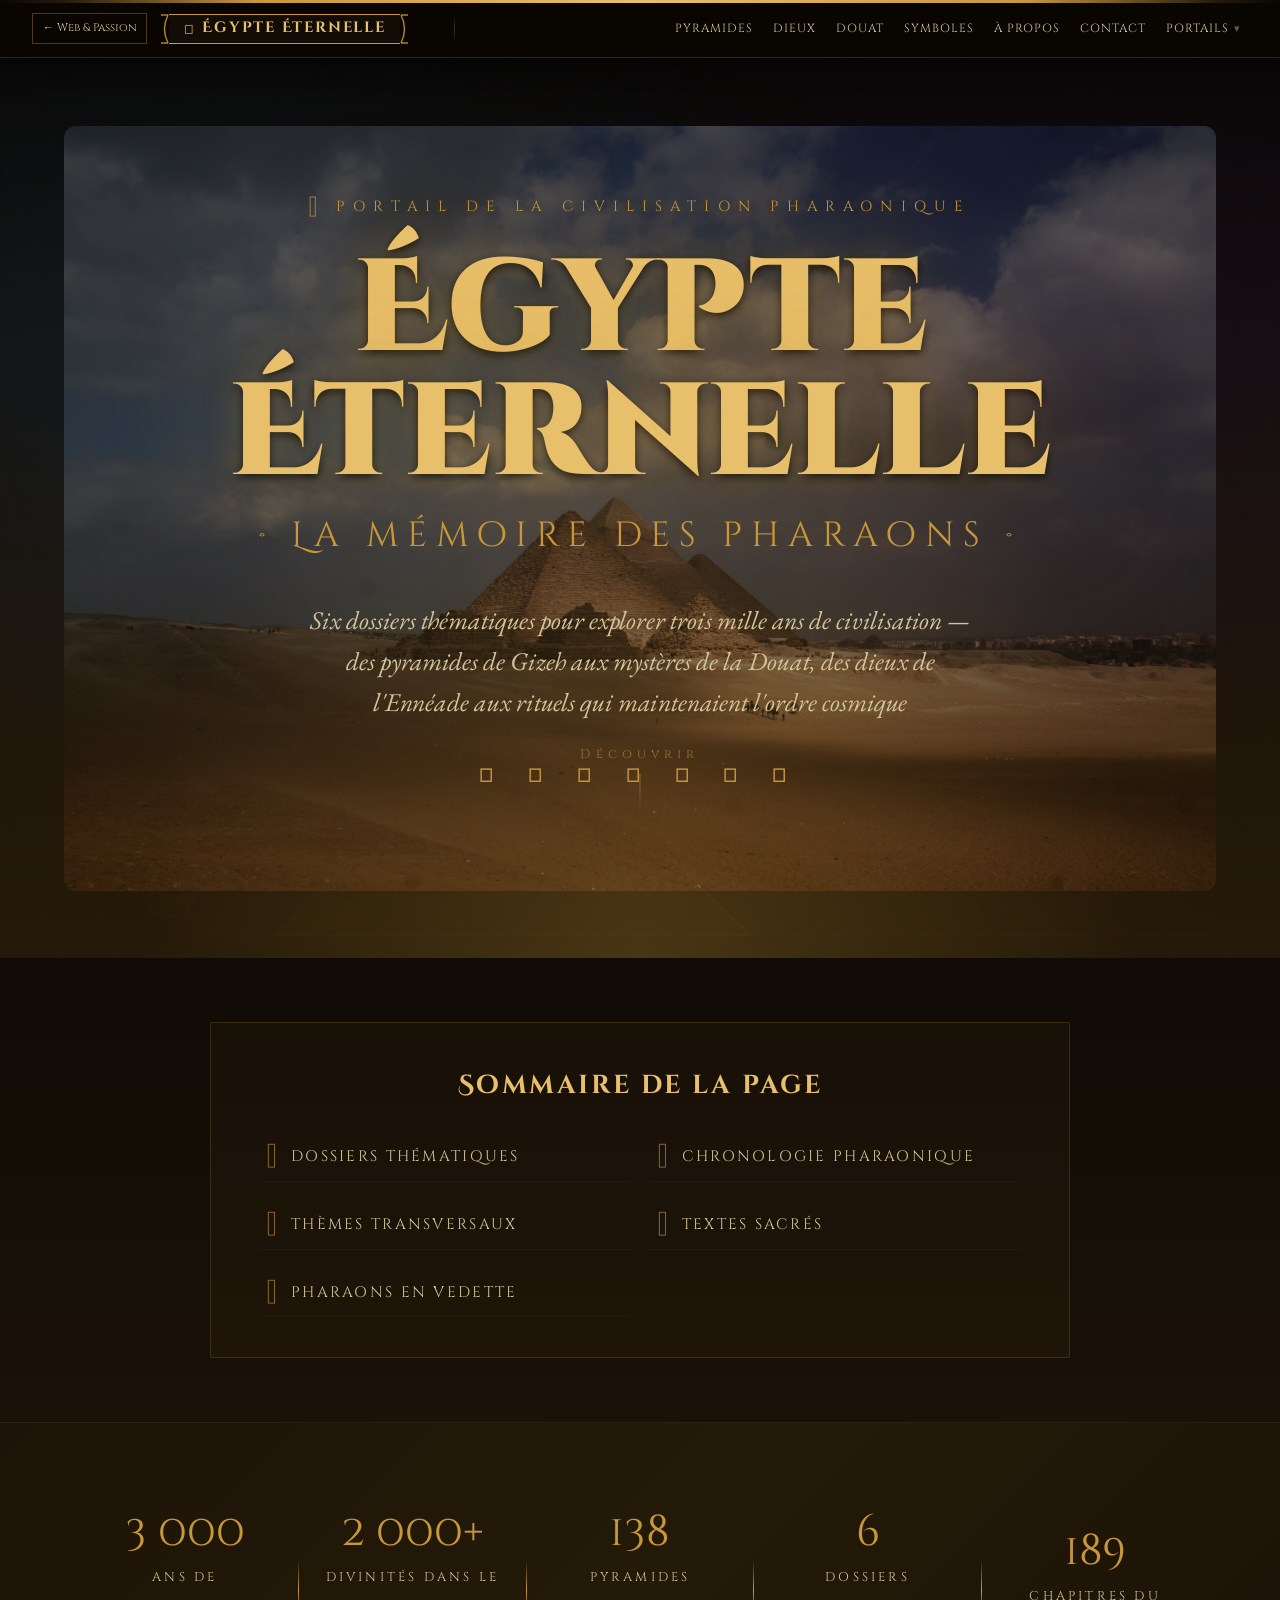
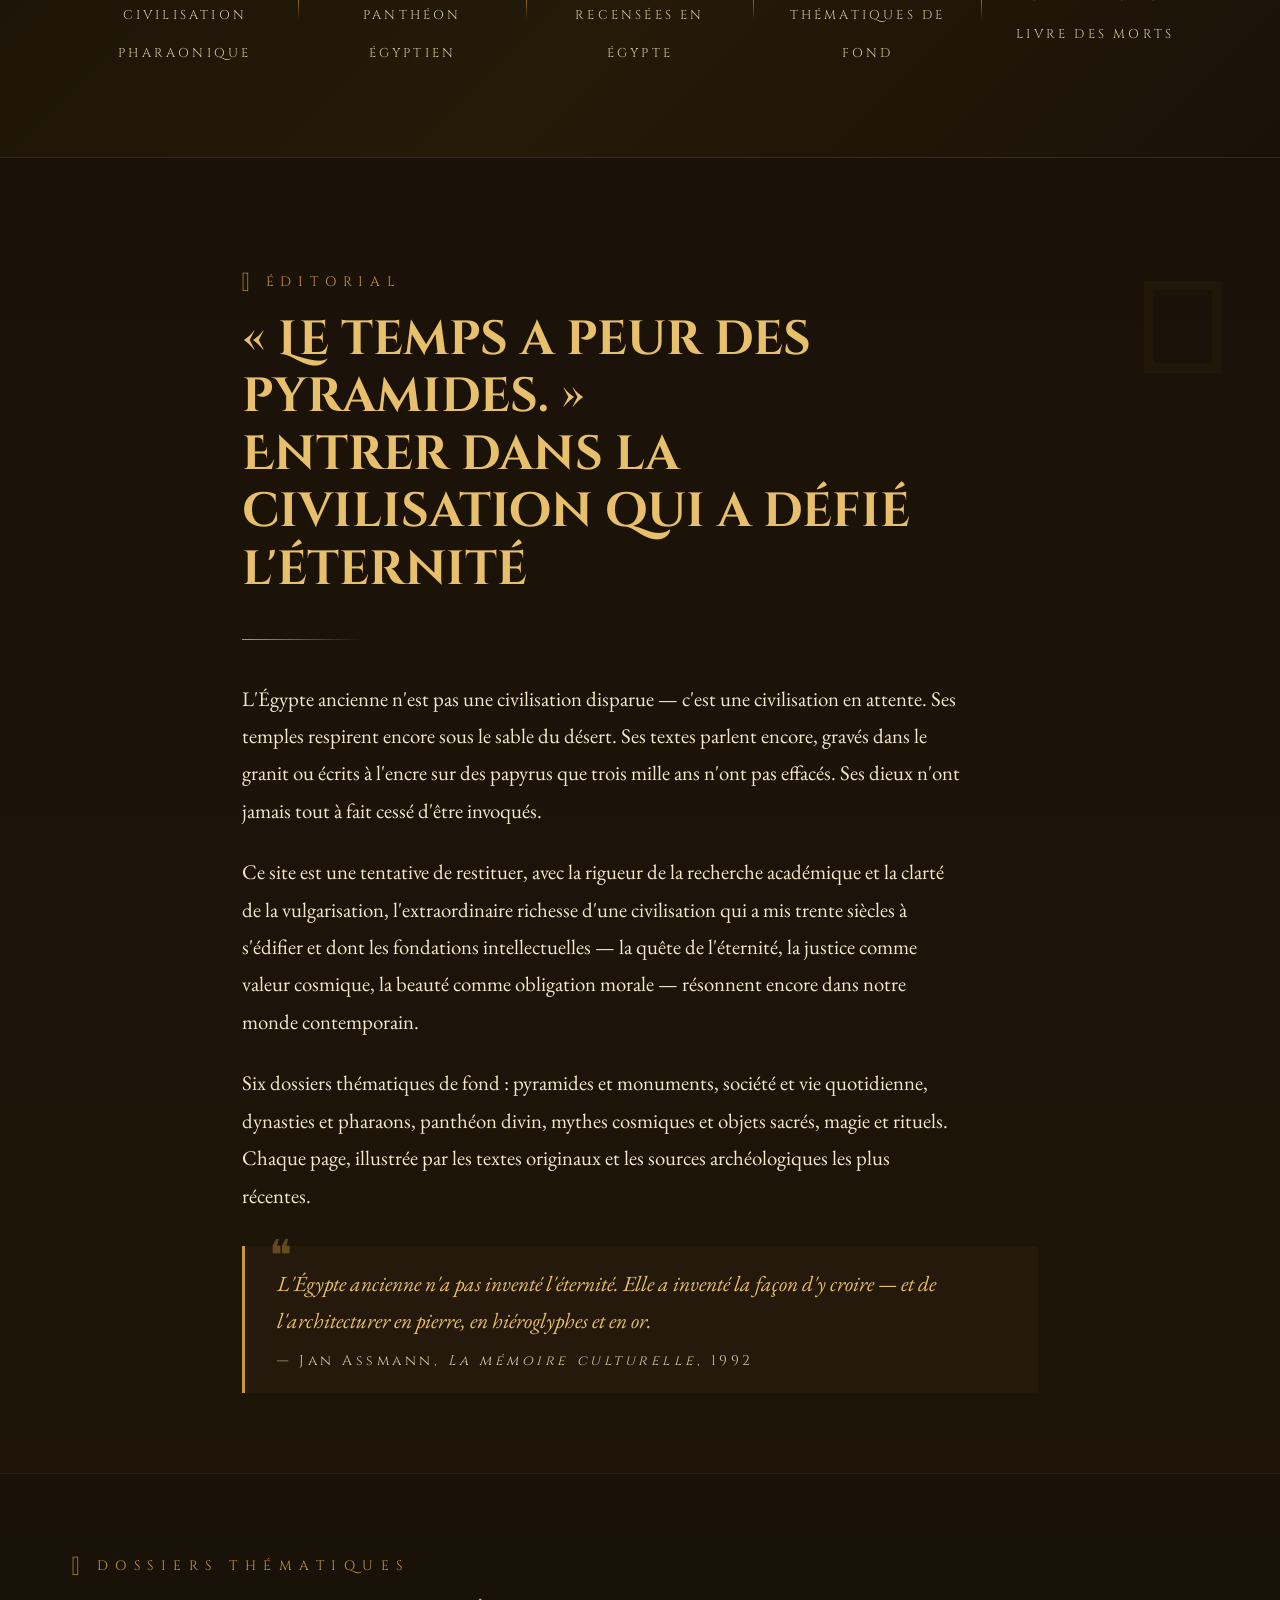
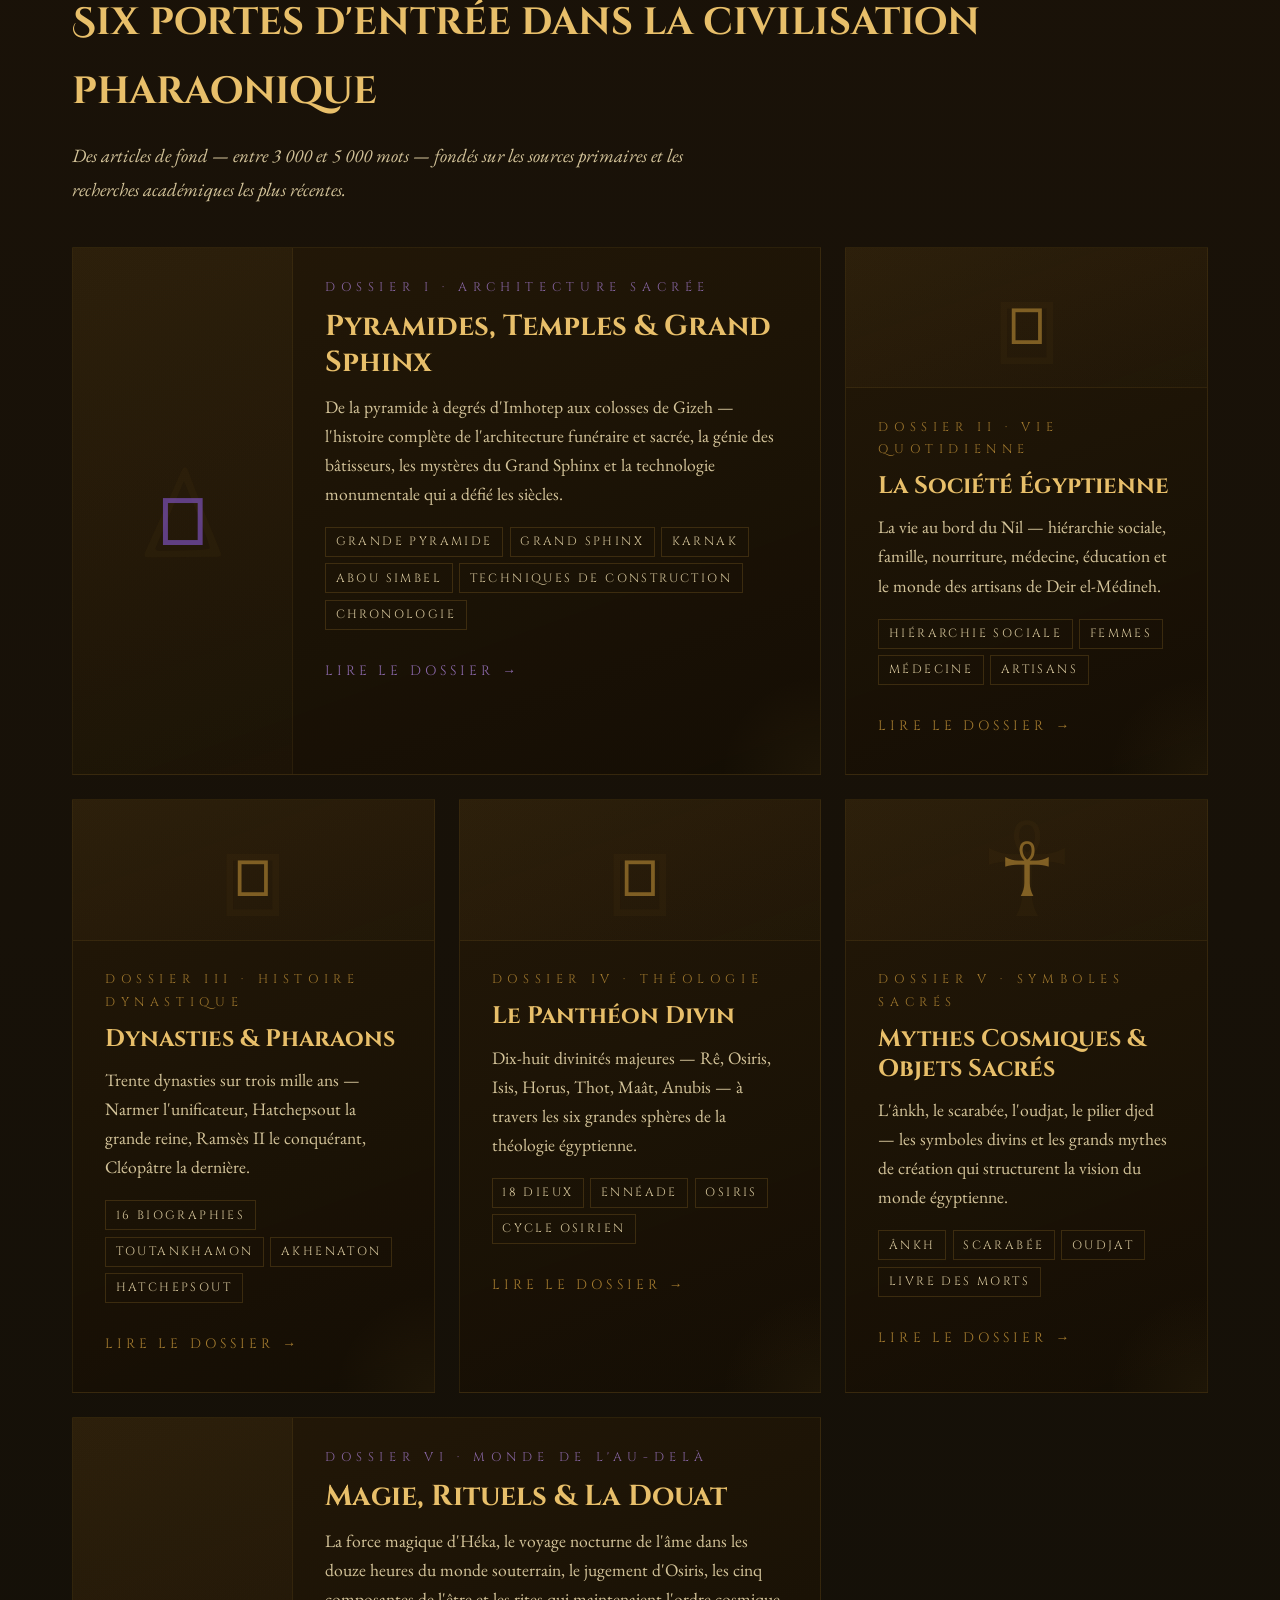
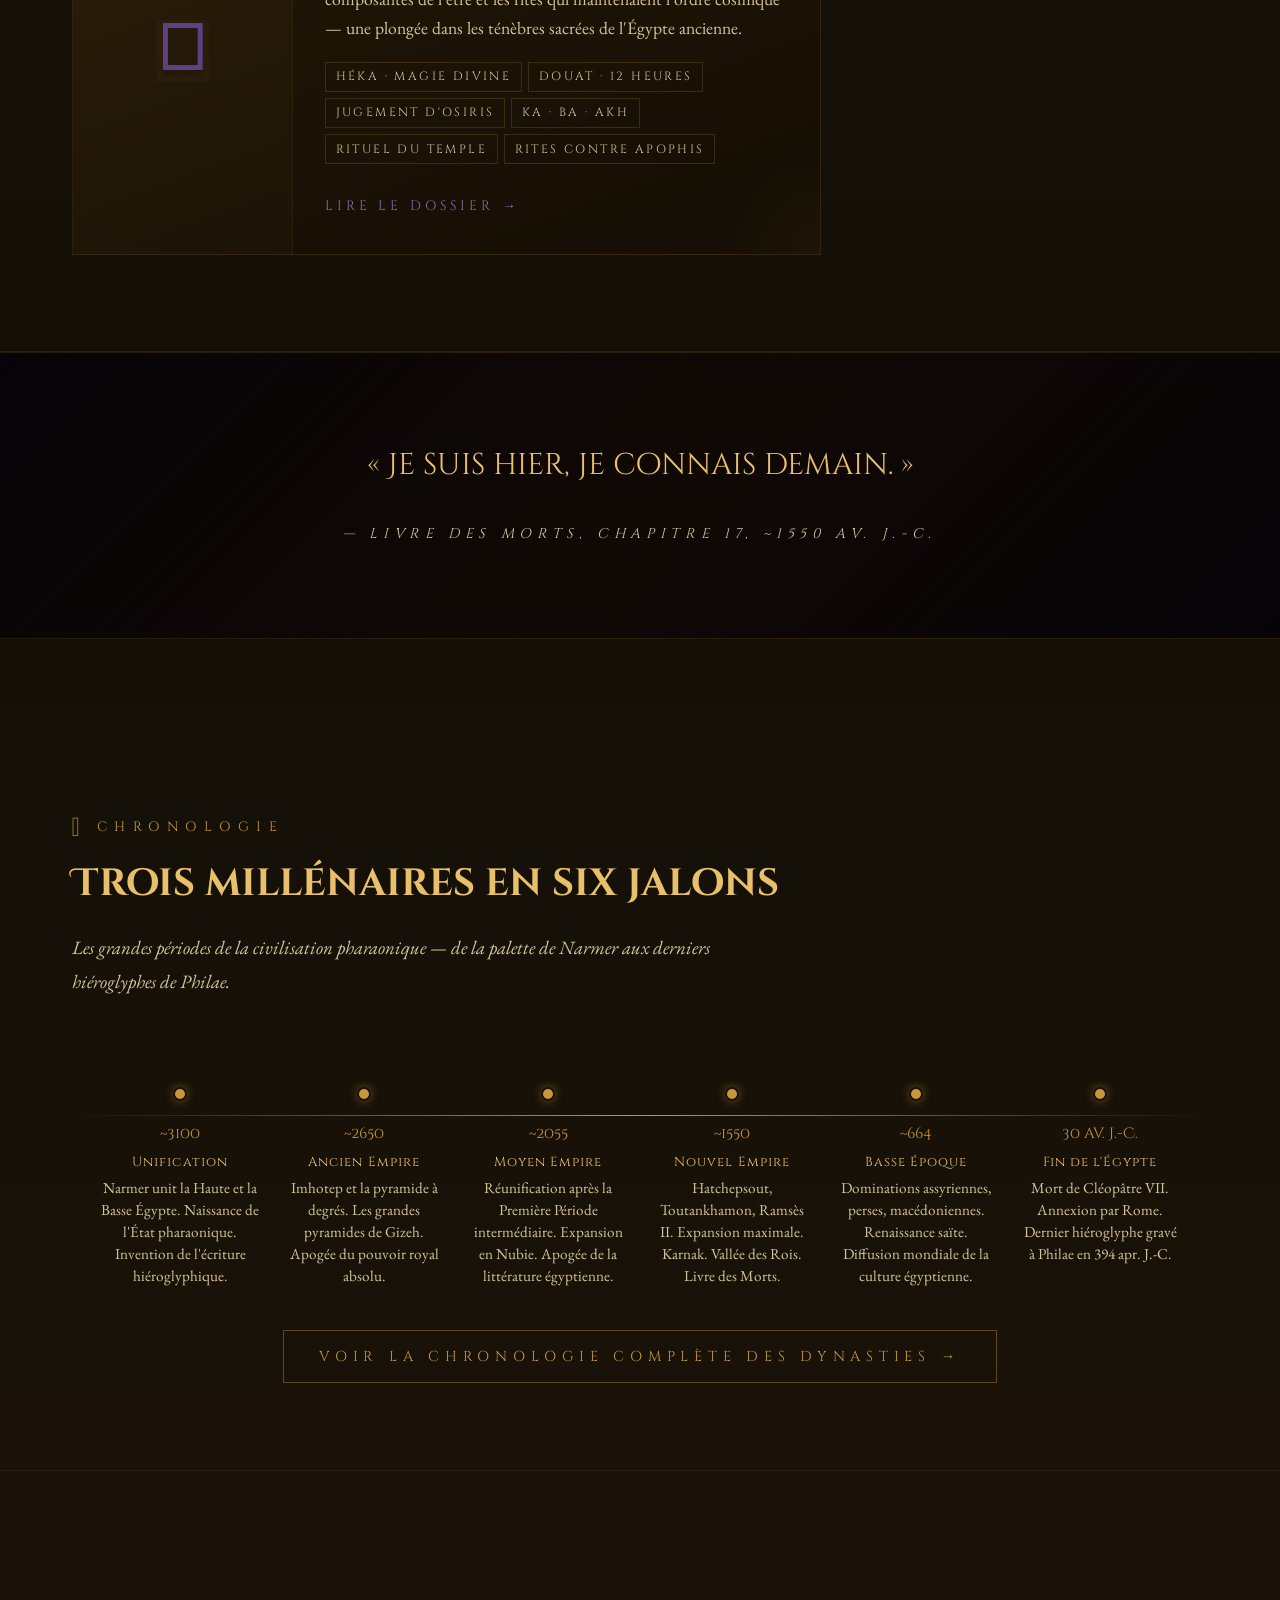
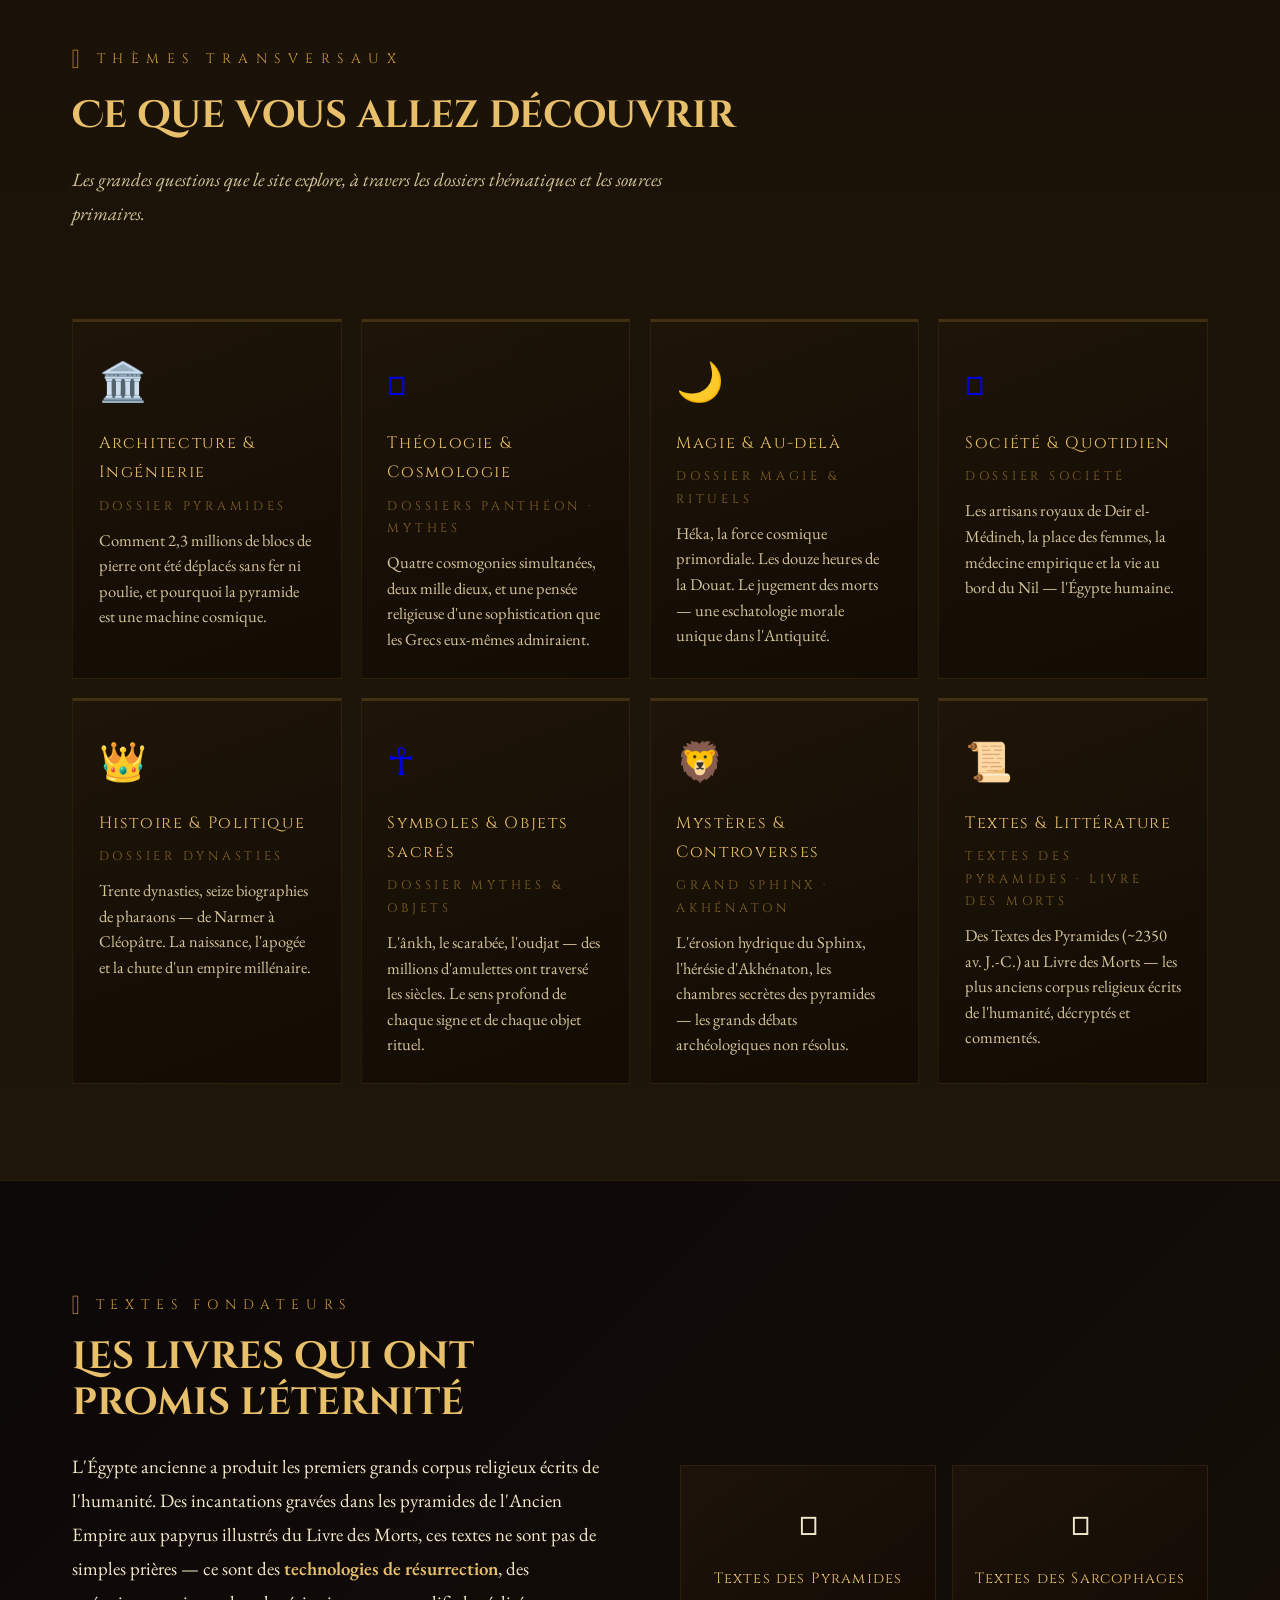
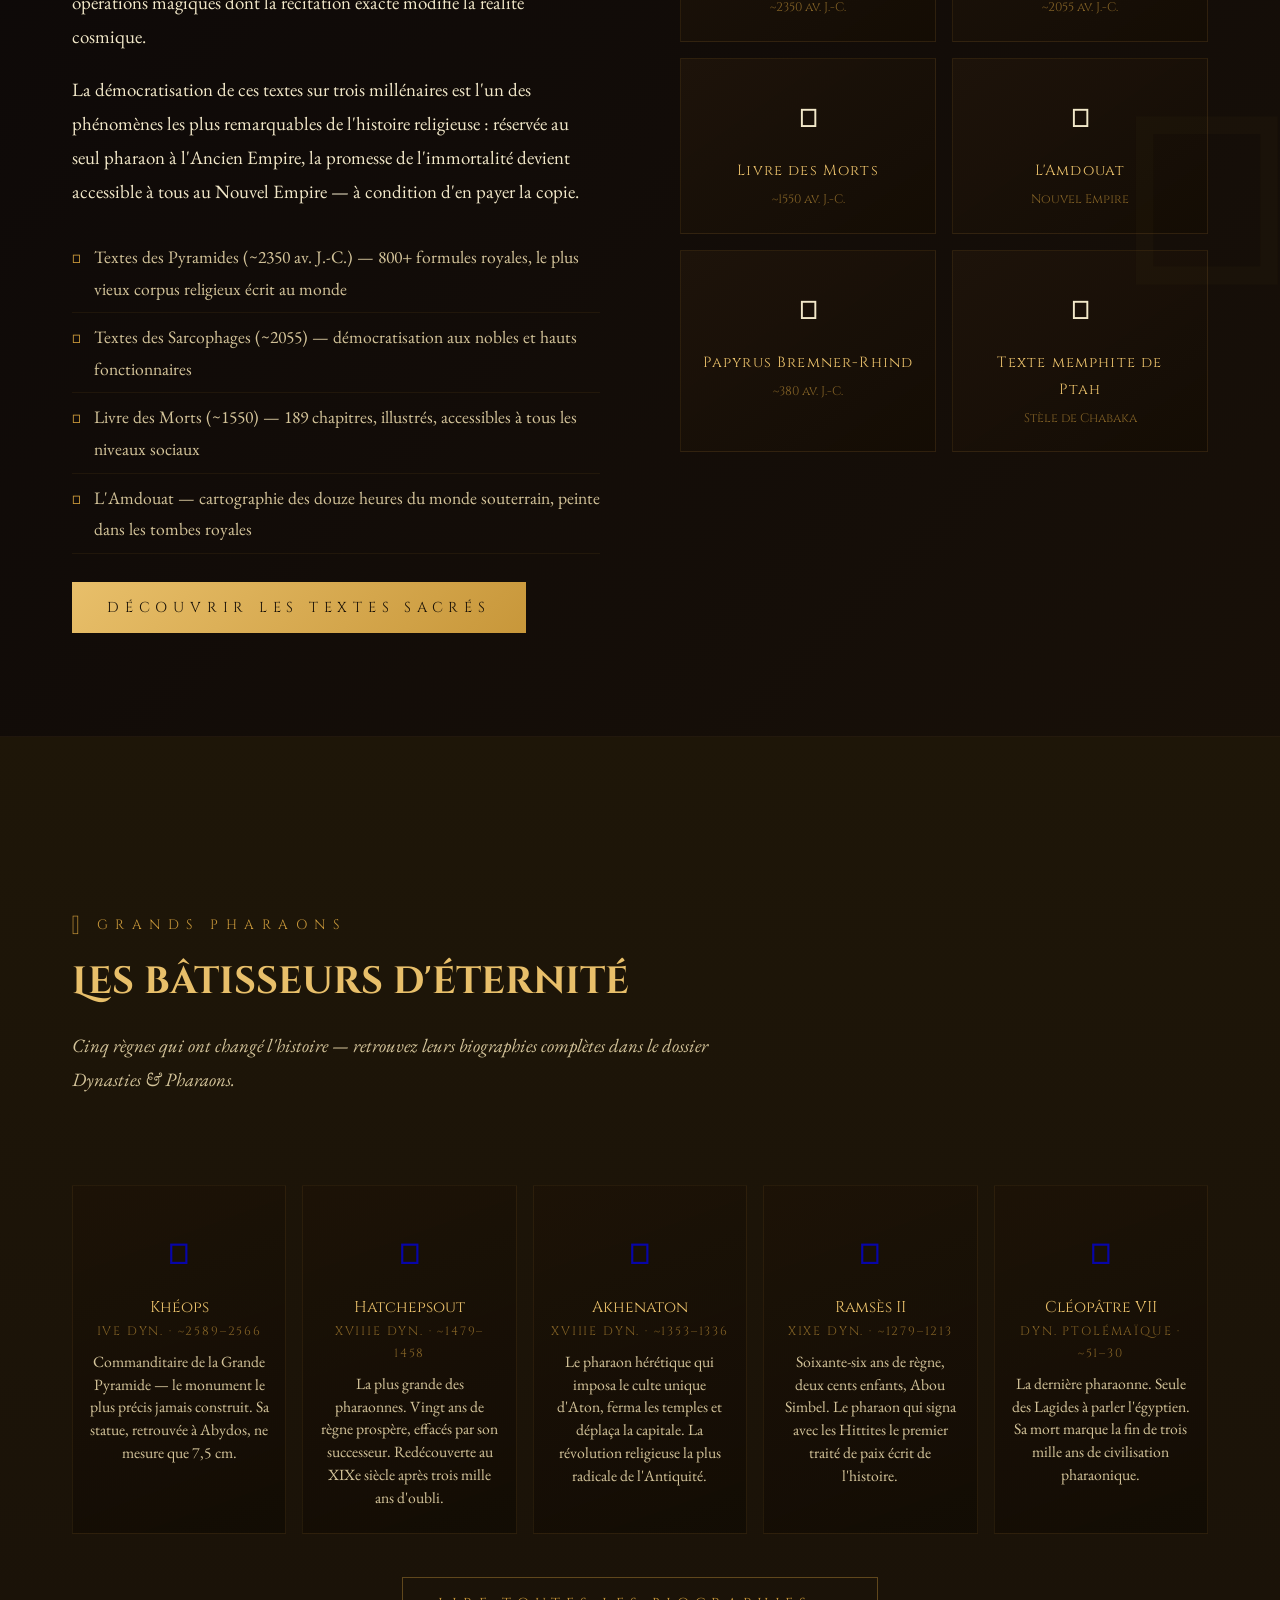
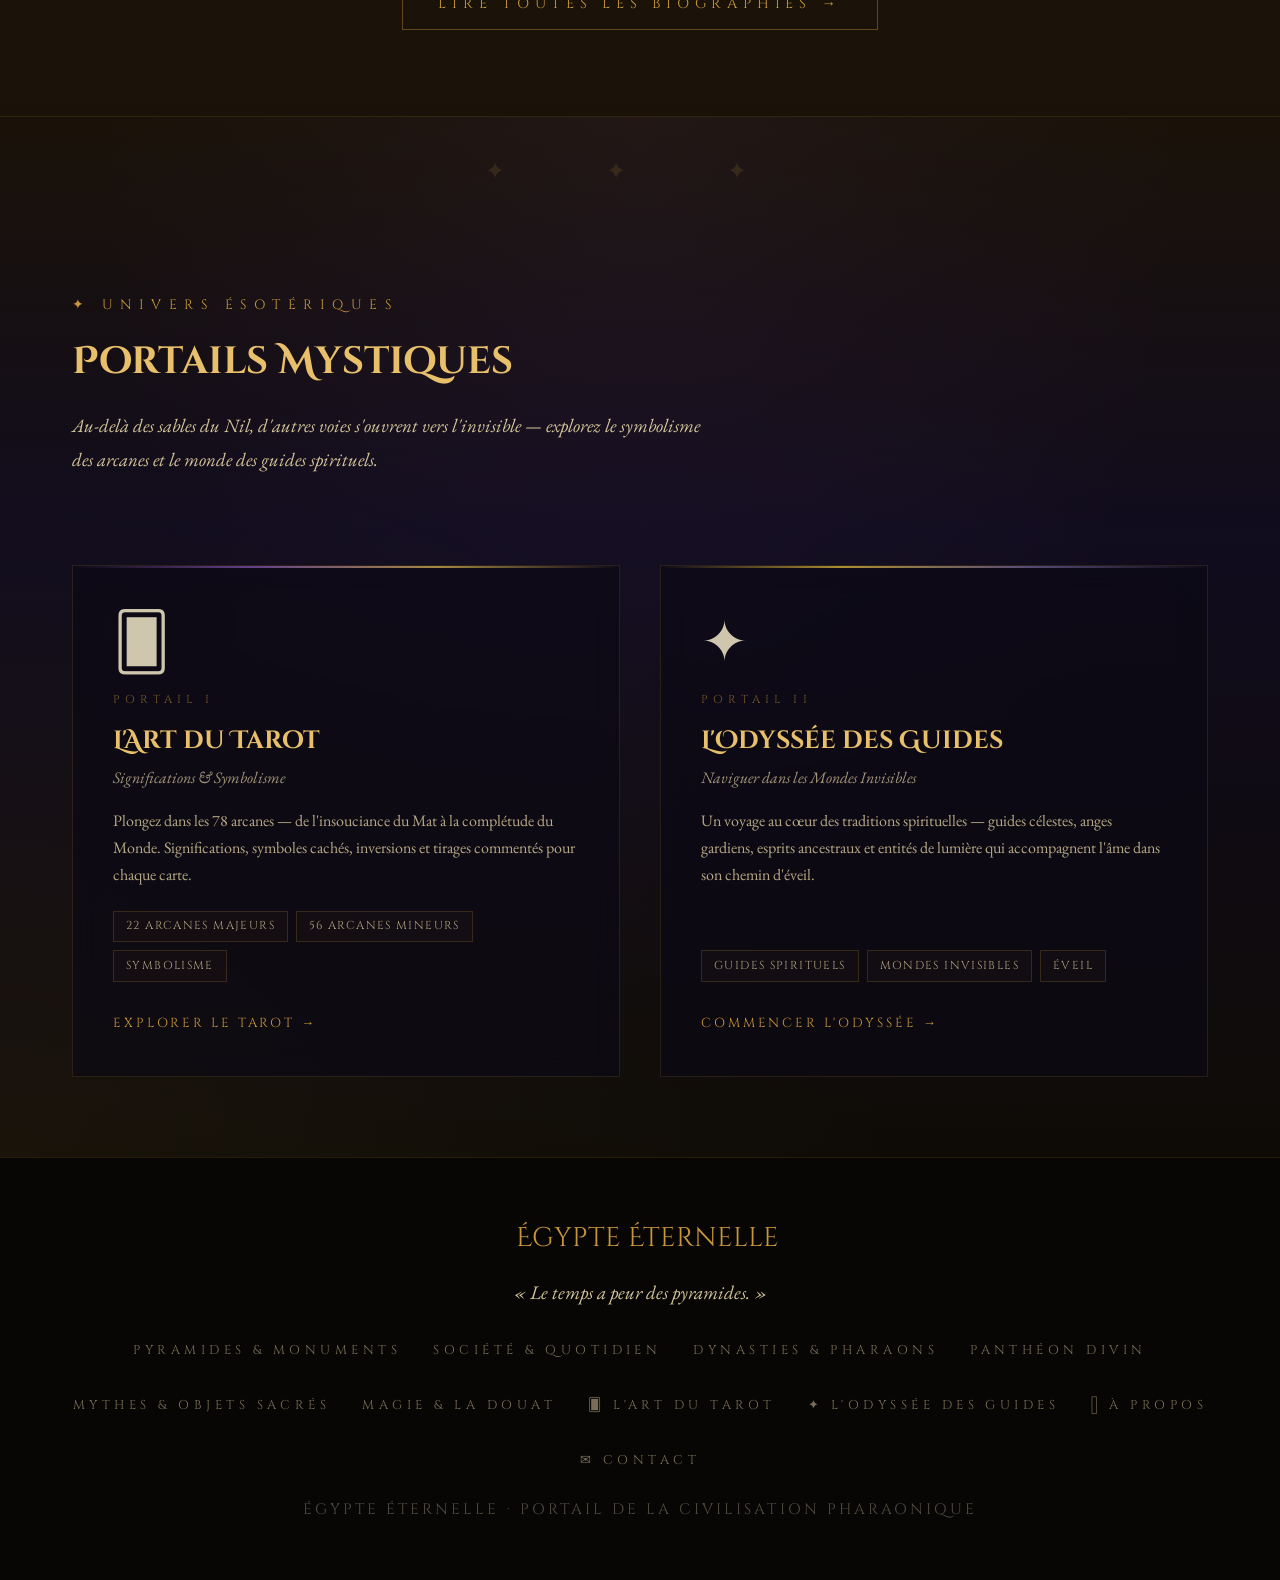
==== commit 82fcab9a: "Fix lien retour vers webetpassion.fr" ====
--- a/index.html
+++ b/index.html
@@ -2457,7 +2457,7 @@
     <div class="site-header-inner">
 
       <!-- Marque / Logo cartouche -->
-      <a href="../index.html" class="sh-back-link">← Web &amp; Passion</a>
+      <a href="https://webetpassion.fr" class="sh-back-link" target="_blank" rel="noopener">← Web &amp; Passion</a>
       <a href="index.html#accueil" class="sh-brand">
         <div class="sh-cartouche">
           <!-- Cap gauche du cartouche -->
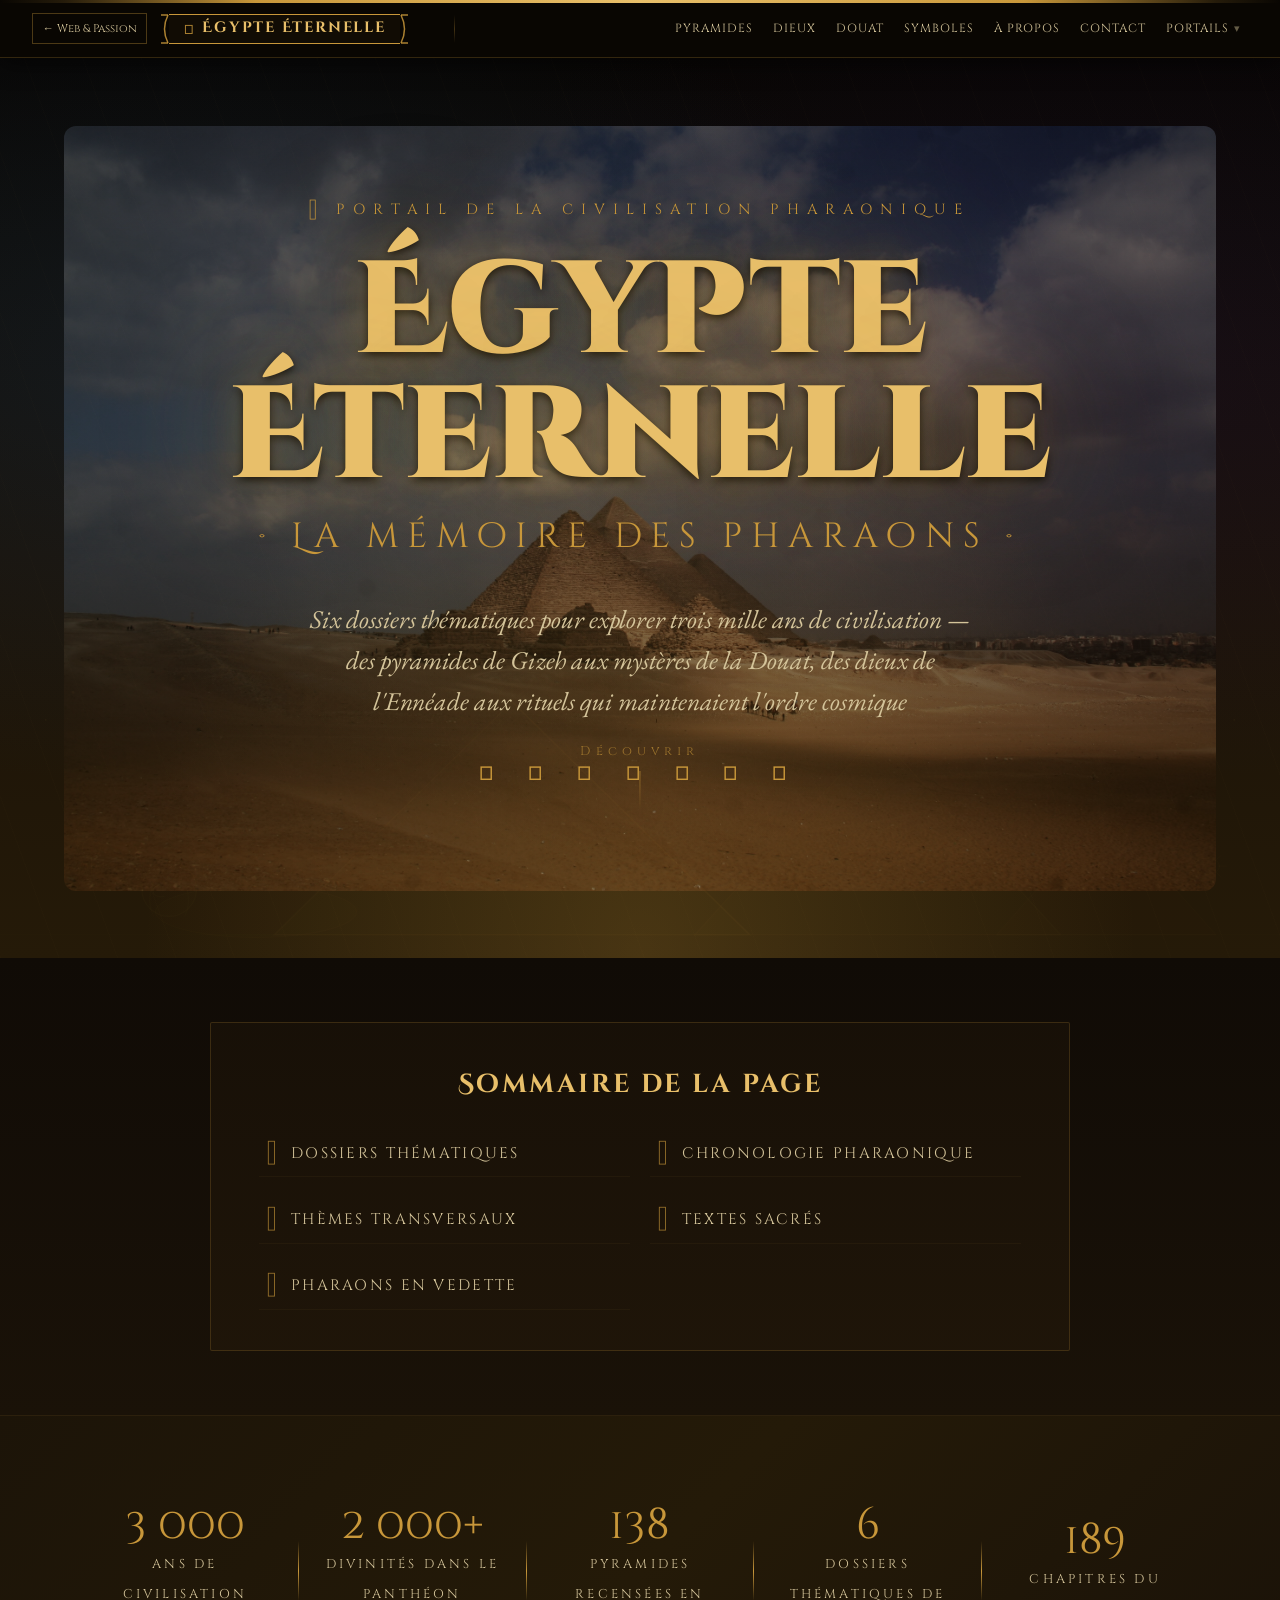
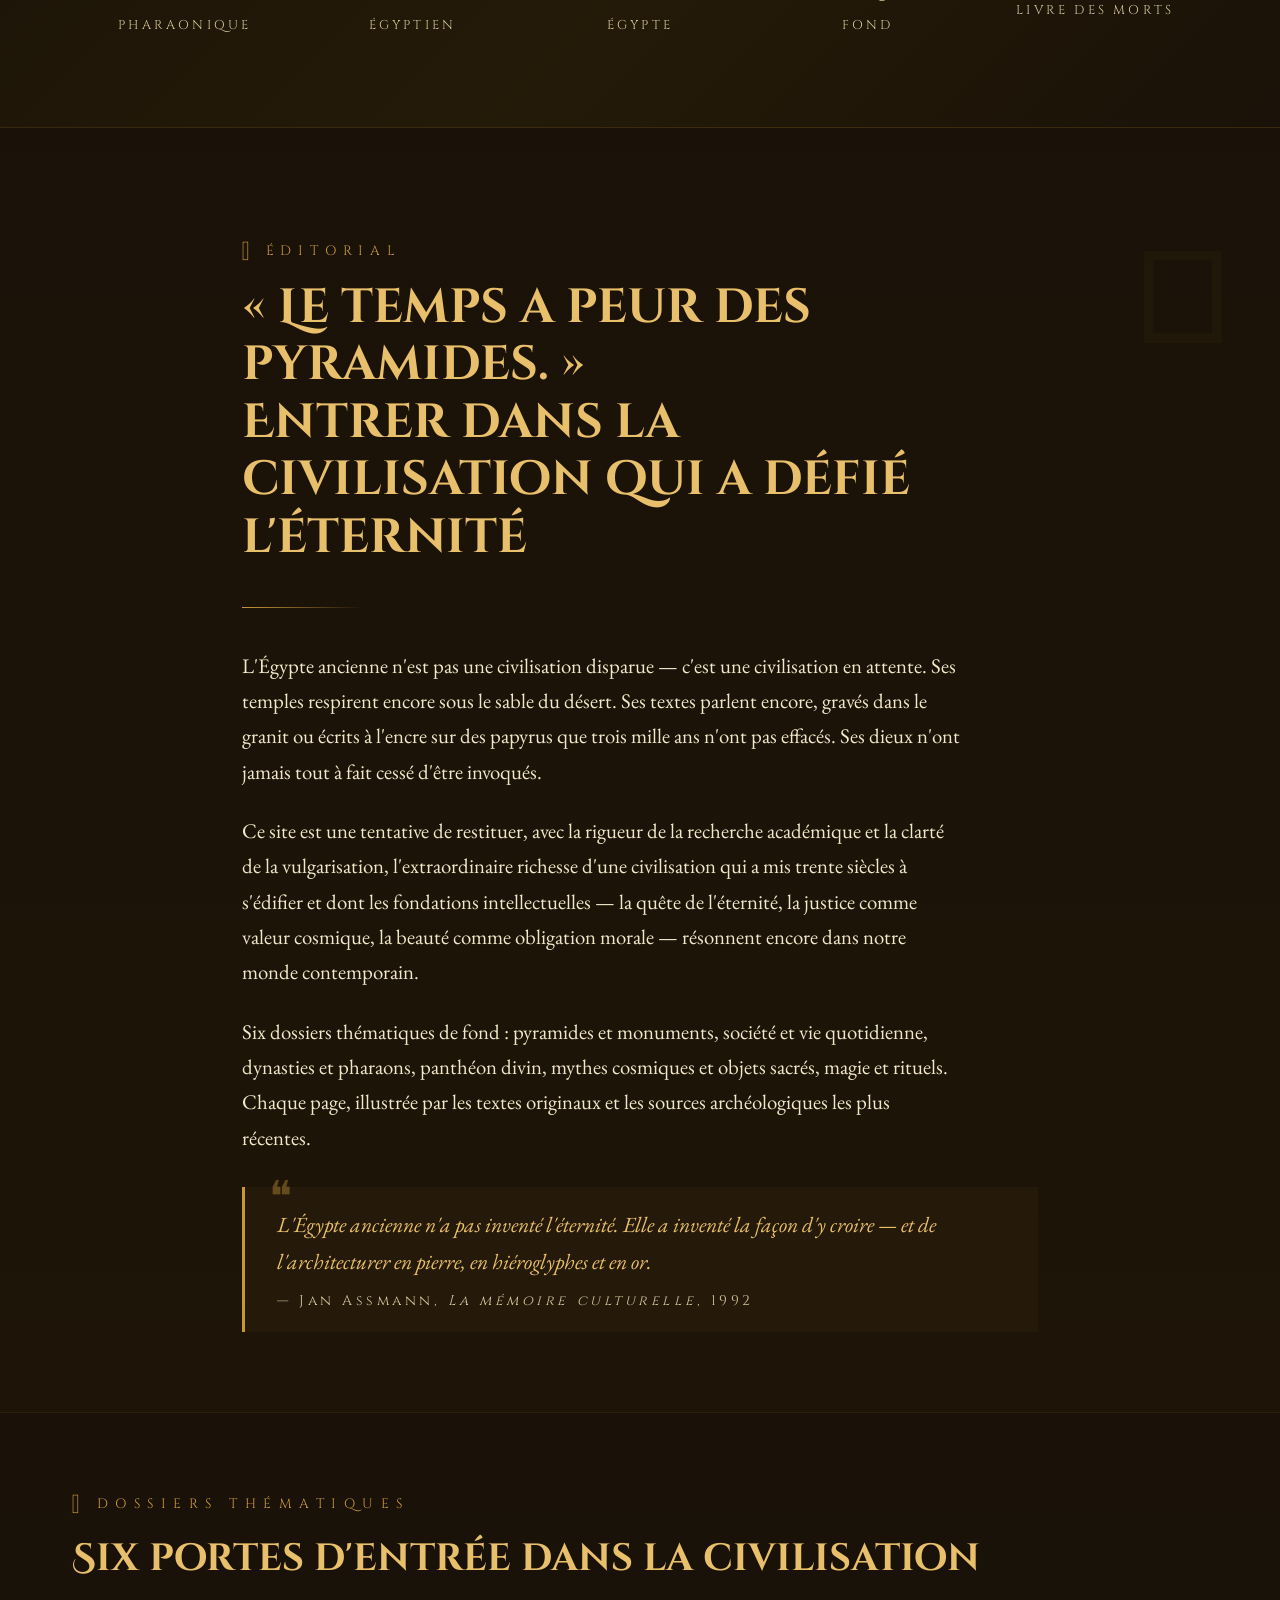
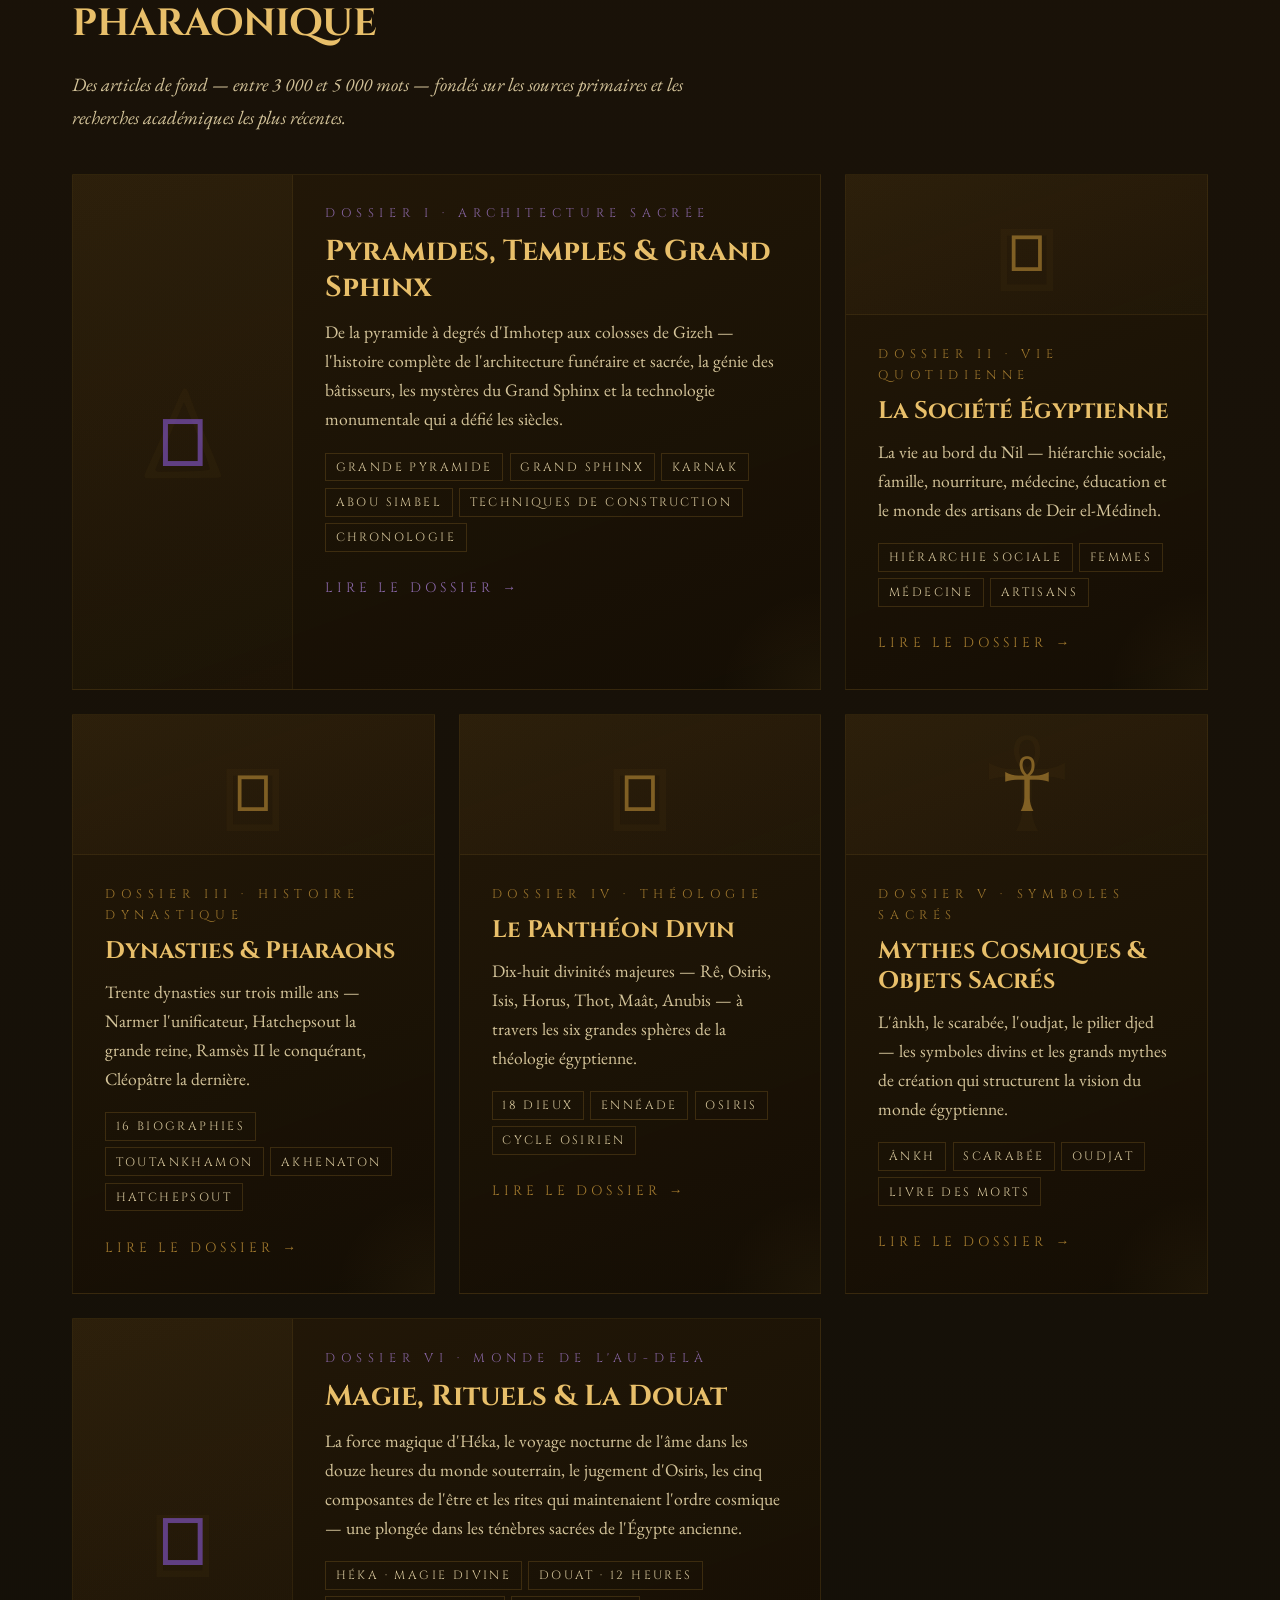
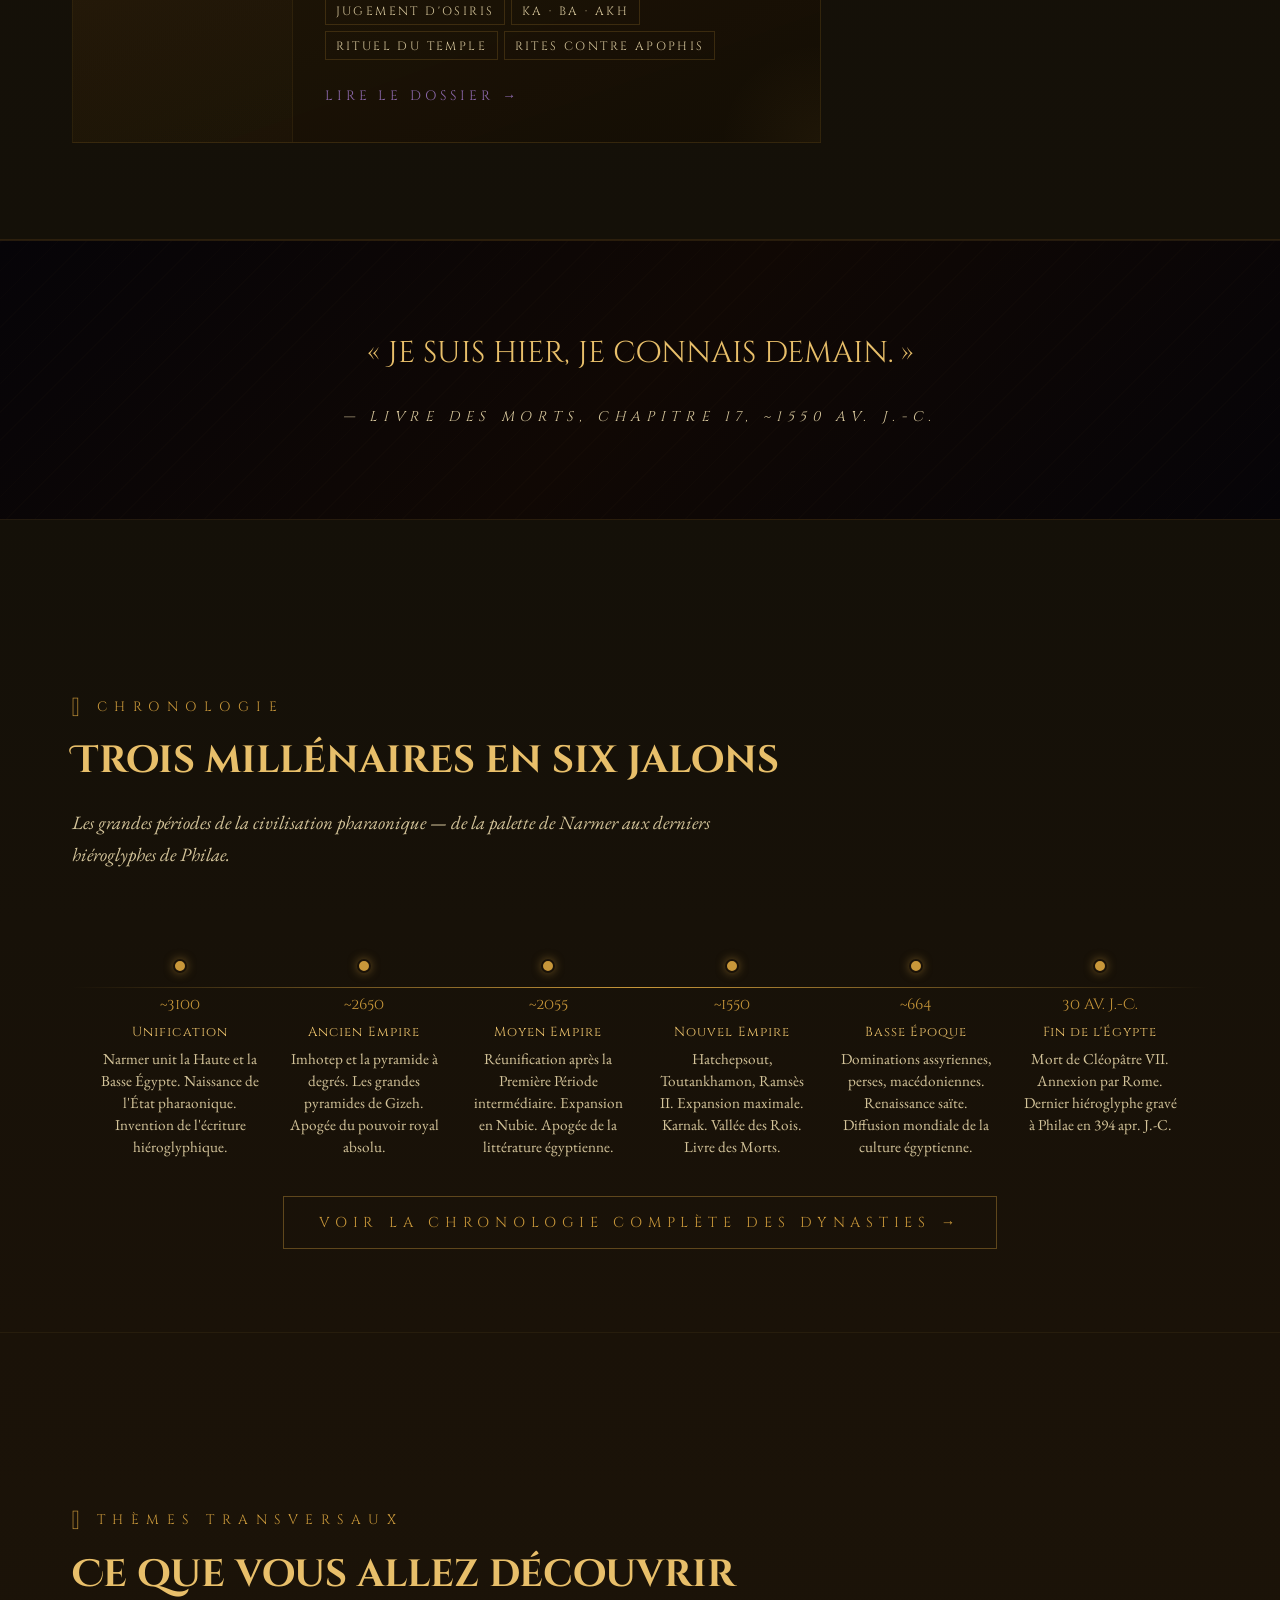
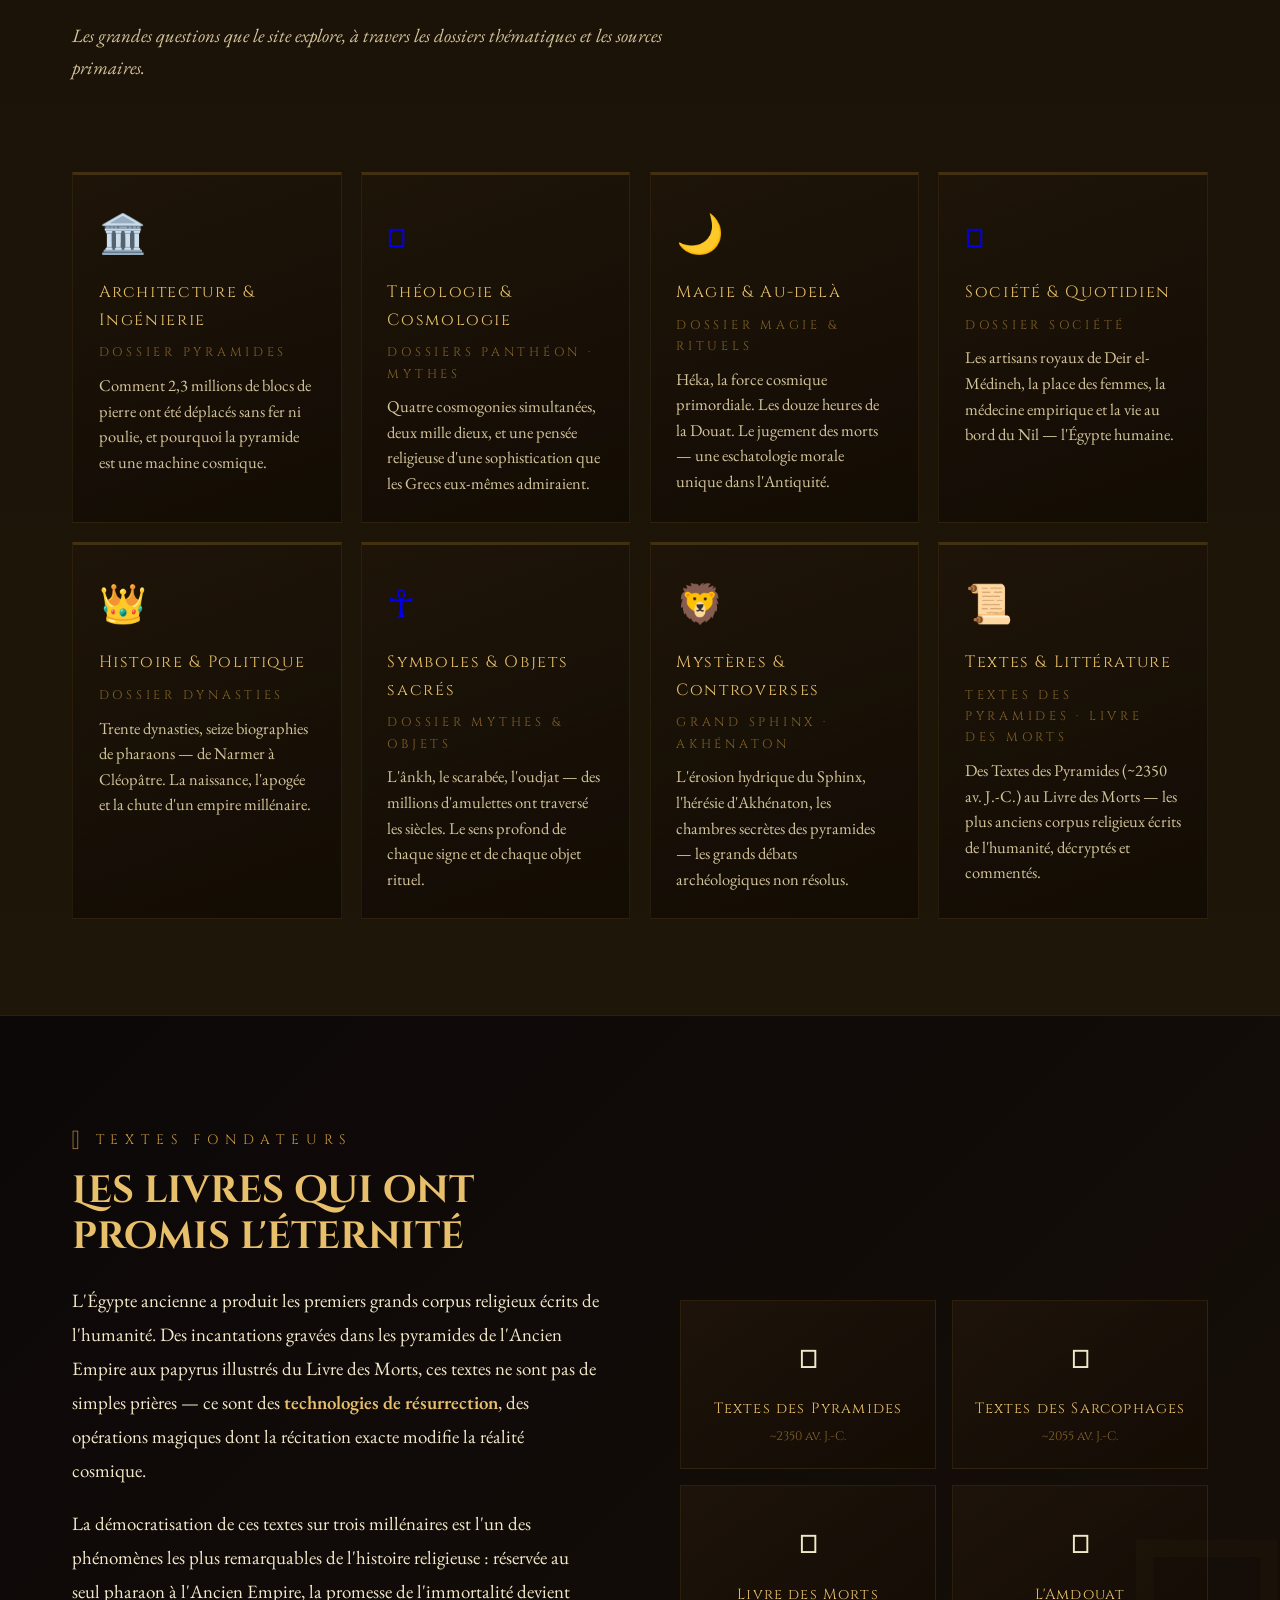
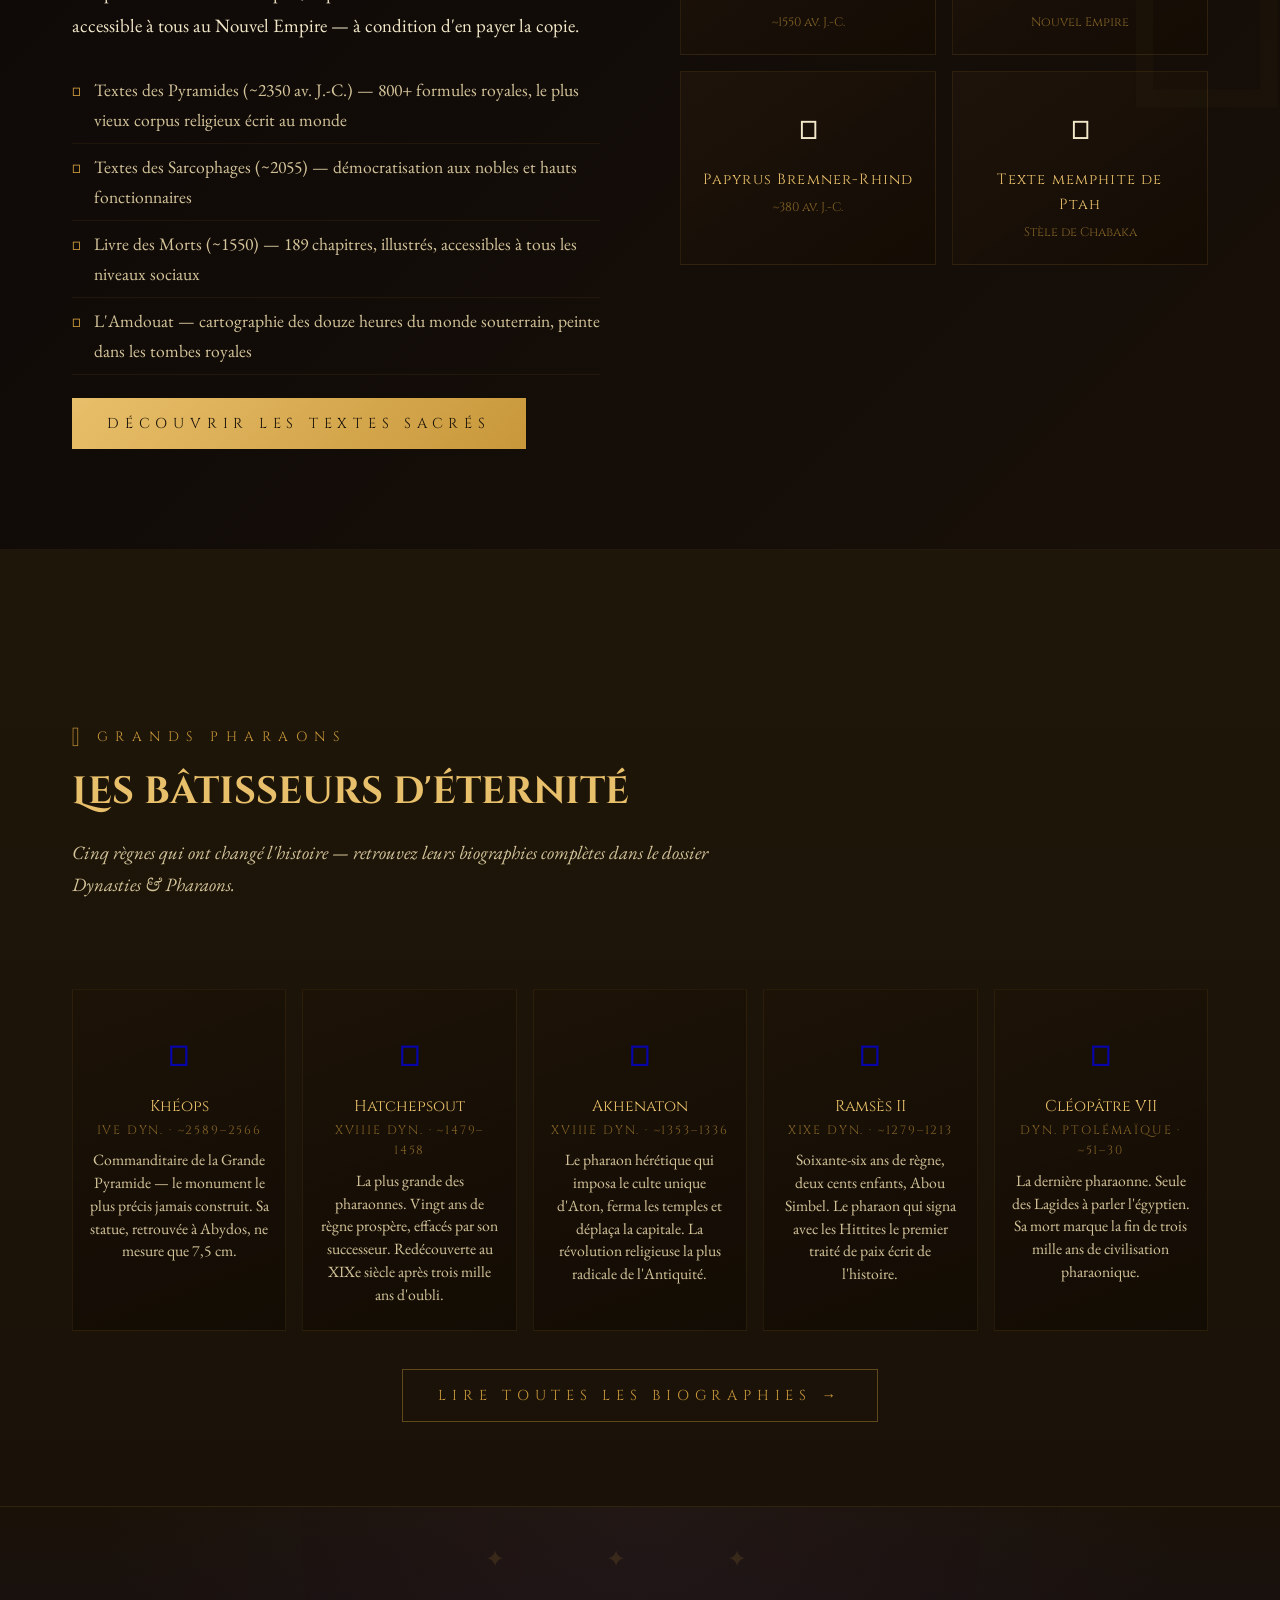
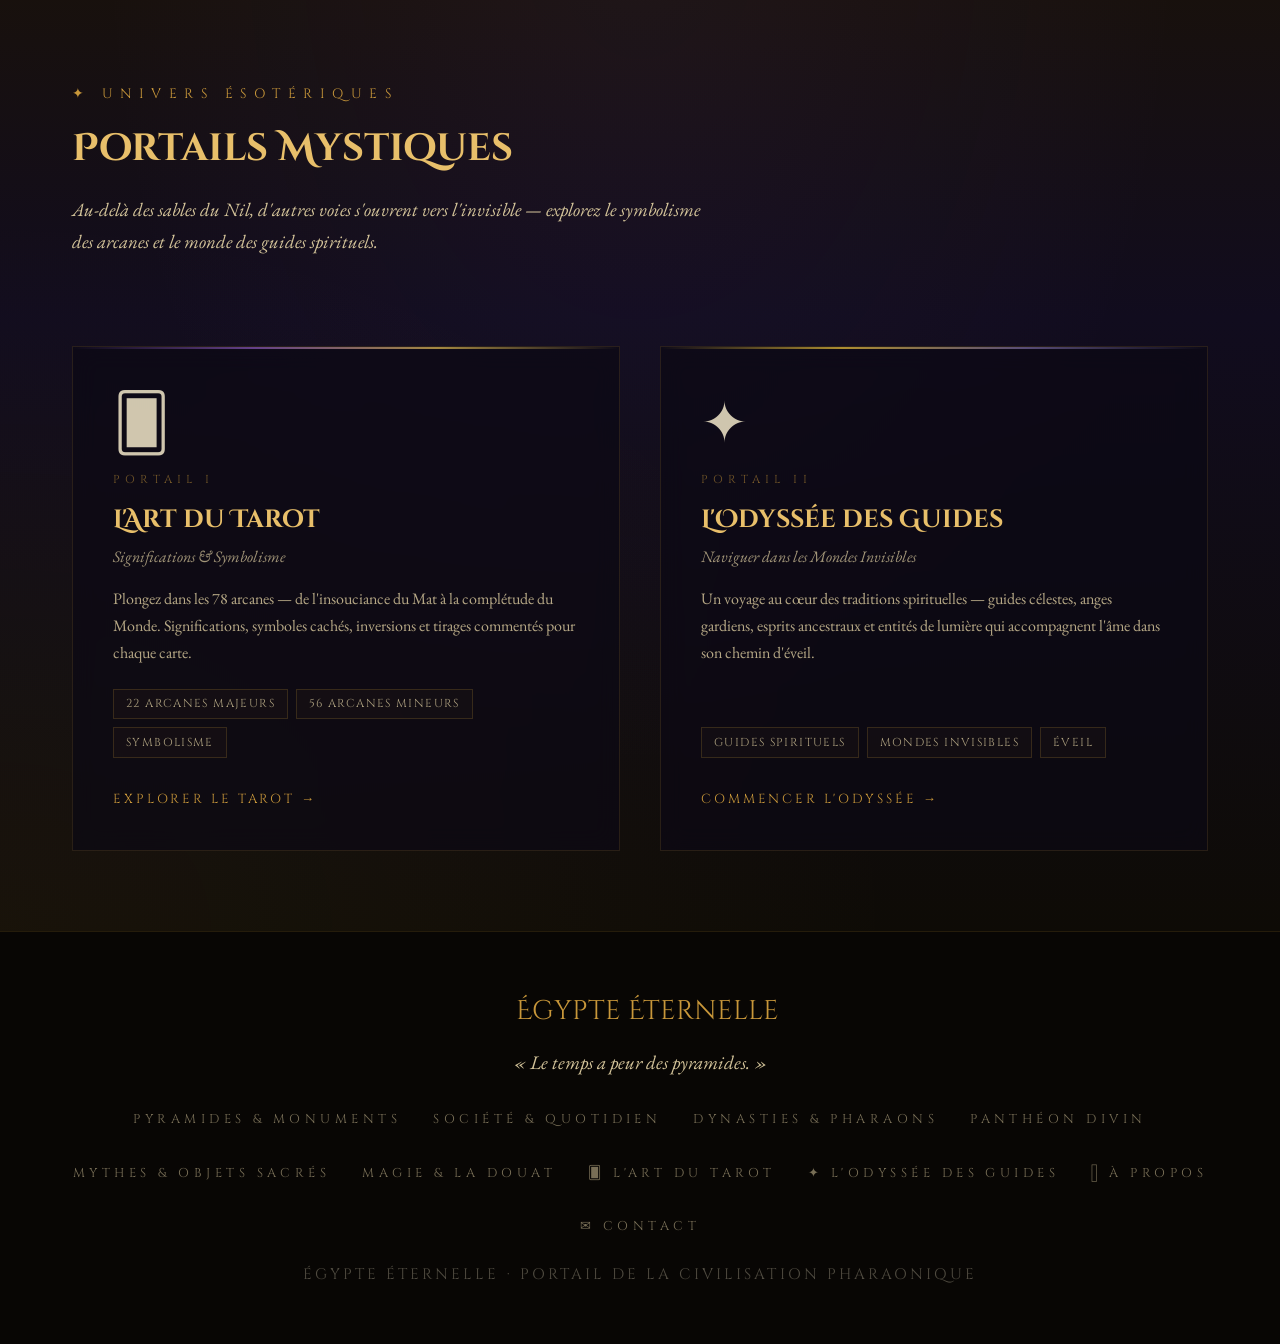
==== commit 1f35687a: "Améliorer l'affichage mobile du site" ====
--- a/index.html
+++ b/index.html
@@ -44,8 +44,8 @@
       background-color: var(--noir-nil);
       color: var(--sable);
       font-family: "EB Garamond", Georgia, serif;
-      font-size: calc(18px + 0.2rem);
-      line-height: 1.8;
+      font-size: 18px;
+      line-height: 1.7;
       overflow-x: hidden;
     }
 
@@ -61,6 +61,7 @@
       height: 58px;
       background: rgba(10, 7, 3, 0.97);
       backdrop-filter: blur(18px);
+      
       -webkit-backdrop-filter: blur(18px);
       border-bottom: 1px solid rgba(200, 151, 58, 0.22);
       box-shadow:
@@ -2443,6 +2444,7 @@
     }
   </style>
   <meta name="google-site-verification" content="D8OkbvYNBbBAvV2y_LdKDhCRRLkptl8ngDaBmBdrLNI">
+  <link rel="stylesheet" href="responsive-site.css">
 </head>
 
 <body>
--- a/responsive-site.css
+++ b/responsive-site.css
@@ -0,0 +1,111 @@
+/* Réglages communs pour les écrans tactiles */
+html {
+  -webkit-text-size-adjust: 100%;
+  text-size-adjust: 100%;
+}
+
+img,
+video {
+  max-width: 100%;
+}
+
+@media (min-width: 861px) and (max-width: 1180px) {
+  .nav-inner {
+    gap: 0.55rem !important;
+  }
+
+  .nav-logo {
+    font-size: 0.9rem !important;
+    white-space: nowrap;
+  }
+
+  .nav-links {
+    gap: 0.55rem !important;
+  }
+
+  .nav-links a {
+    font-size: 0.72rem !important;
+    letter-spacing: 0.04em !important;
+  }
+}
+
+@media (max-width: 860px) {
+  .sh-burger {
+    border: 2px solid #e8bf6a !important;
+    background: rgba(232, 191, 106, 0.16) !important;
+    width: 48px !important;
+    height: 48px !important;
+    box-shadow: 0 0 12px rgba(232, 191, 106, 0.24);
+  }
+
+  .sh-burger span {
+    width: 26px !important;
+    height: 3px !important;
+    background-color: #ffd873 !important;
+  }
+
+  .sh-burger:focus-visible {
+    outline: 3px solid #ffd873;
+    outline-offset: 3px;
+  }
+
+  body {
+    font-size: 1rem !important;
+  }
+
+  body p,
+  body li,
+  body td,
+  body blockquote {
+    font-size: 1rem !important;
+    line-height: 1.65 !important;
+  }
+
+  h1:not(.hero-logo) {
+    font-size: clamp(2rem, 5.2vw, 2.8rem) !important;
+    line-height: 1.1 !important;
+  }
+
+  h2,
+  .section-head-title,
+  .marker-title,
+  .toc-title,
+  .section-title {
+    font-size: clamp(1.4rem, 3.4vw, 2rem) !important;
+    line-height: 1.2 !important;
+  }
+
+  main img,
+  .section-illustration {
+    max-height: min(52vh, 420px);
+    object-fit: contain;
+  }
+
+  table {
+    display: block;
+    max-width: 100%;
+    overflow-x: auto;
+  }
+}
+
+@media (max-width: 600px) {
+  body p,
+  body li,
+  body td,
+  body blockquote {
+    font-size: 0.96rem !important;
+  }
+
+  h1:not(.hero-logo) {
+    font-size: clamp(1.8rem, 7vw, 2.35rem) !important;
+  }
+
+  .hero-logo {
+    font-size: clamp(2.8rem, 12vw, 4rem) !important;
+  }
+
+  main img,
+  .section-illustration {
+    max-height: min(46vh, 340px);
+  }
+}
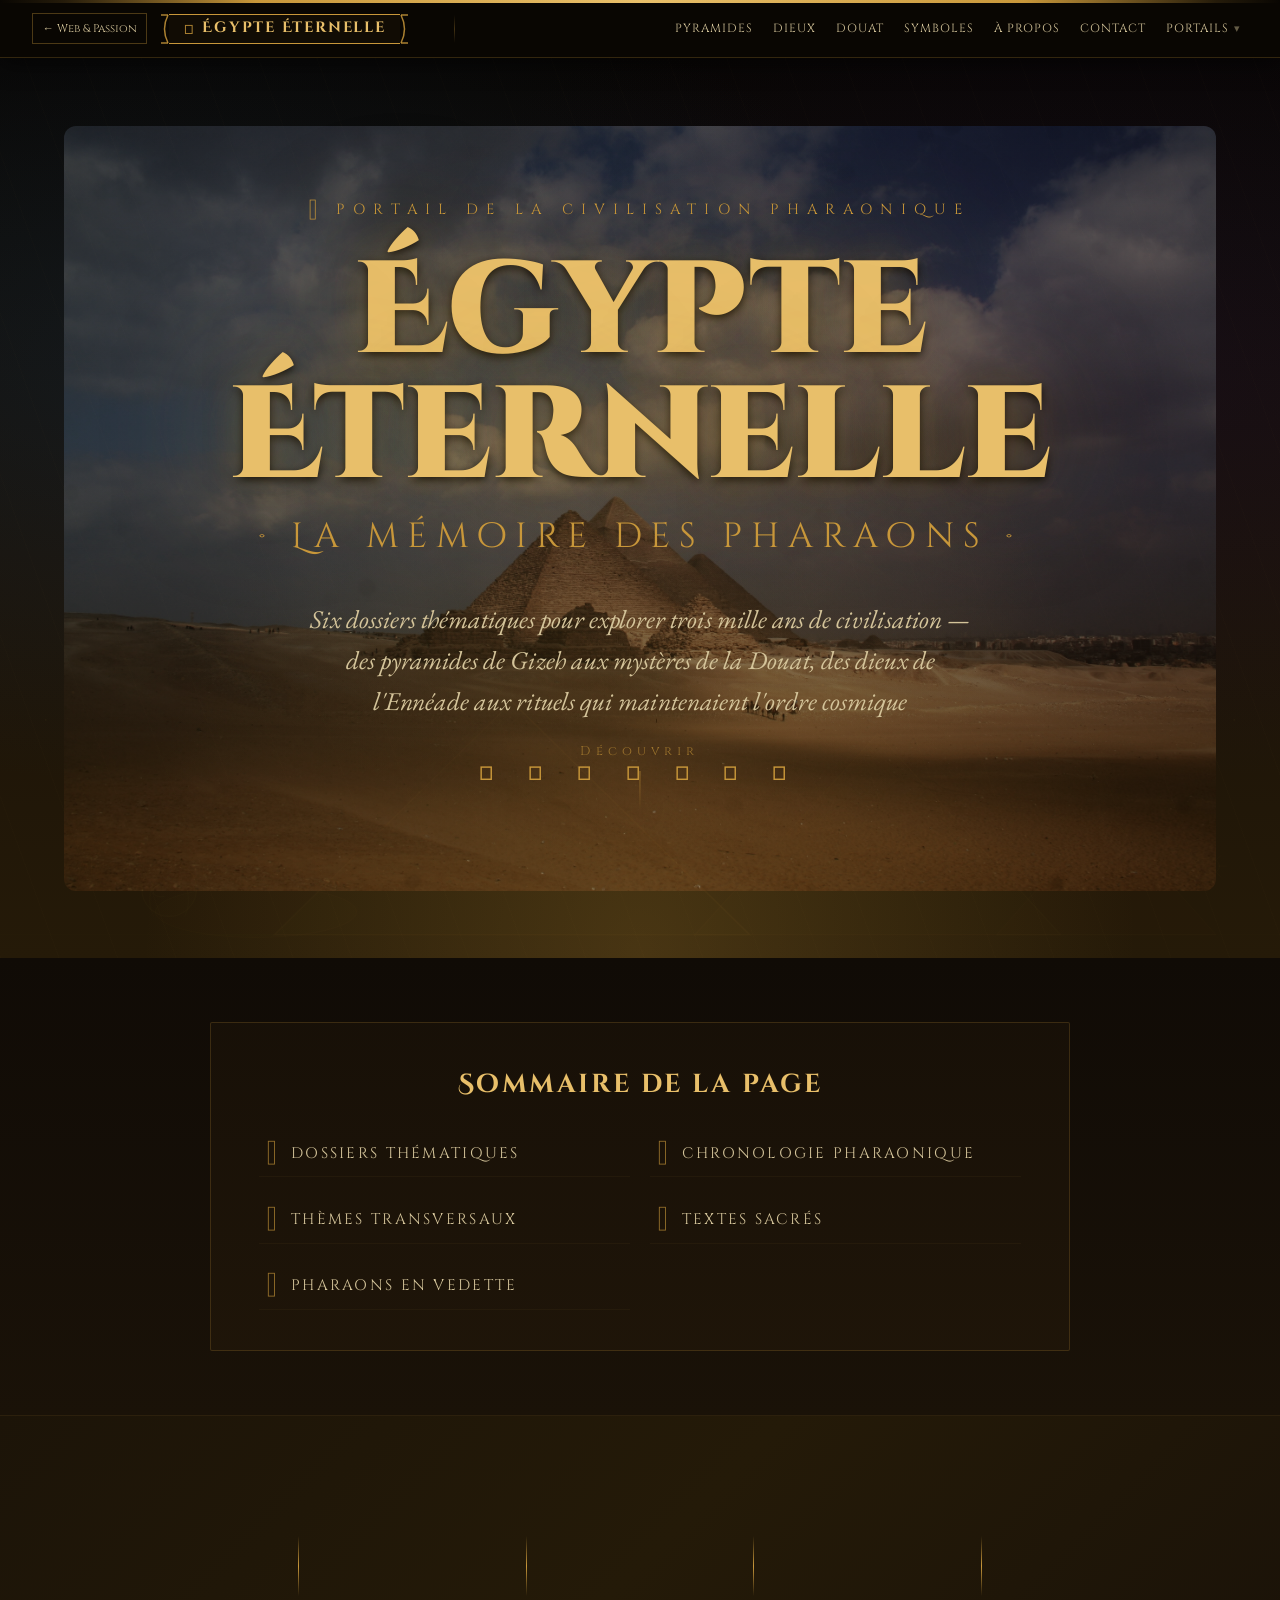
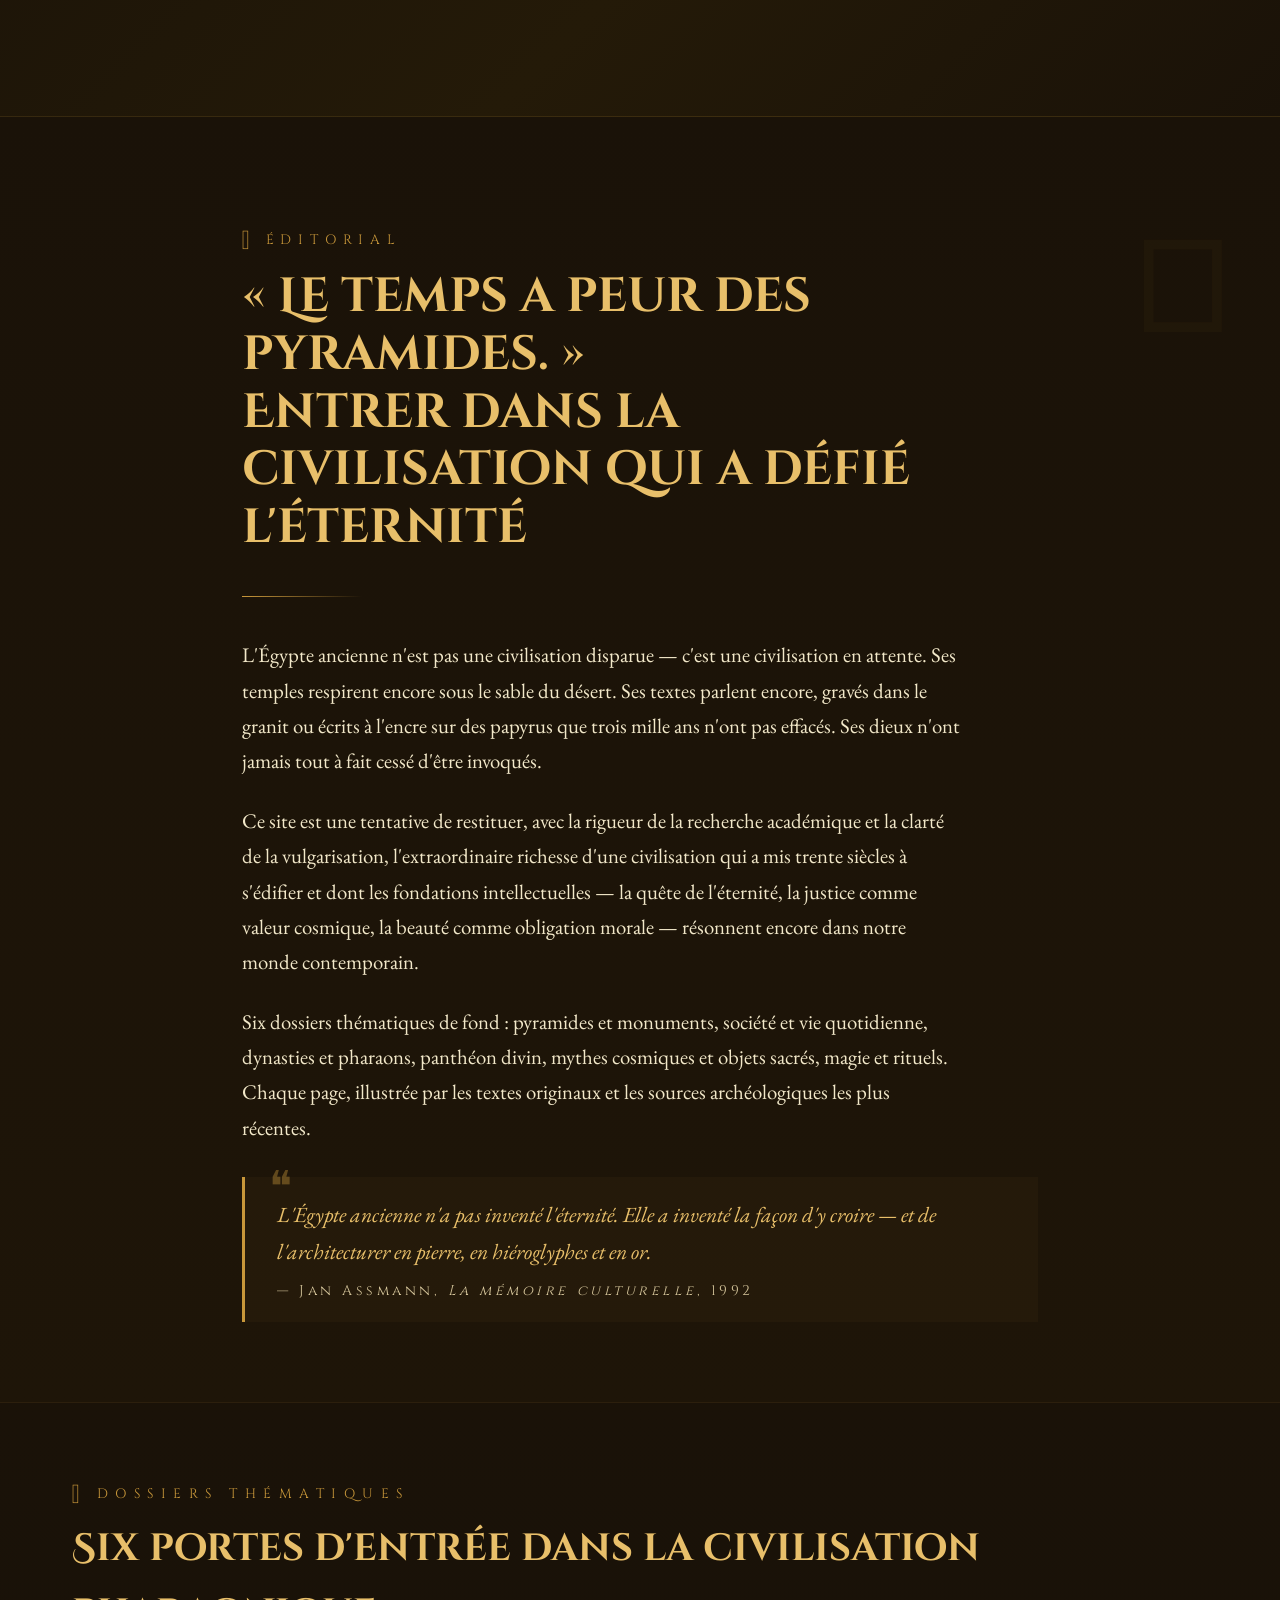
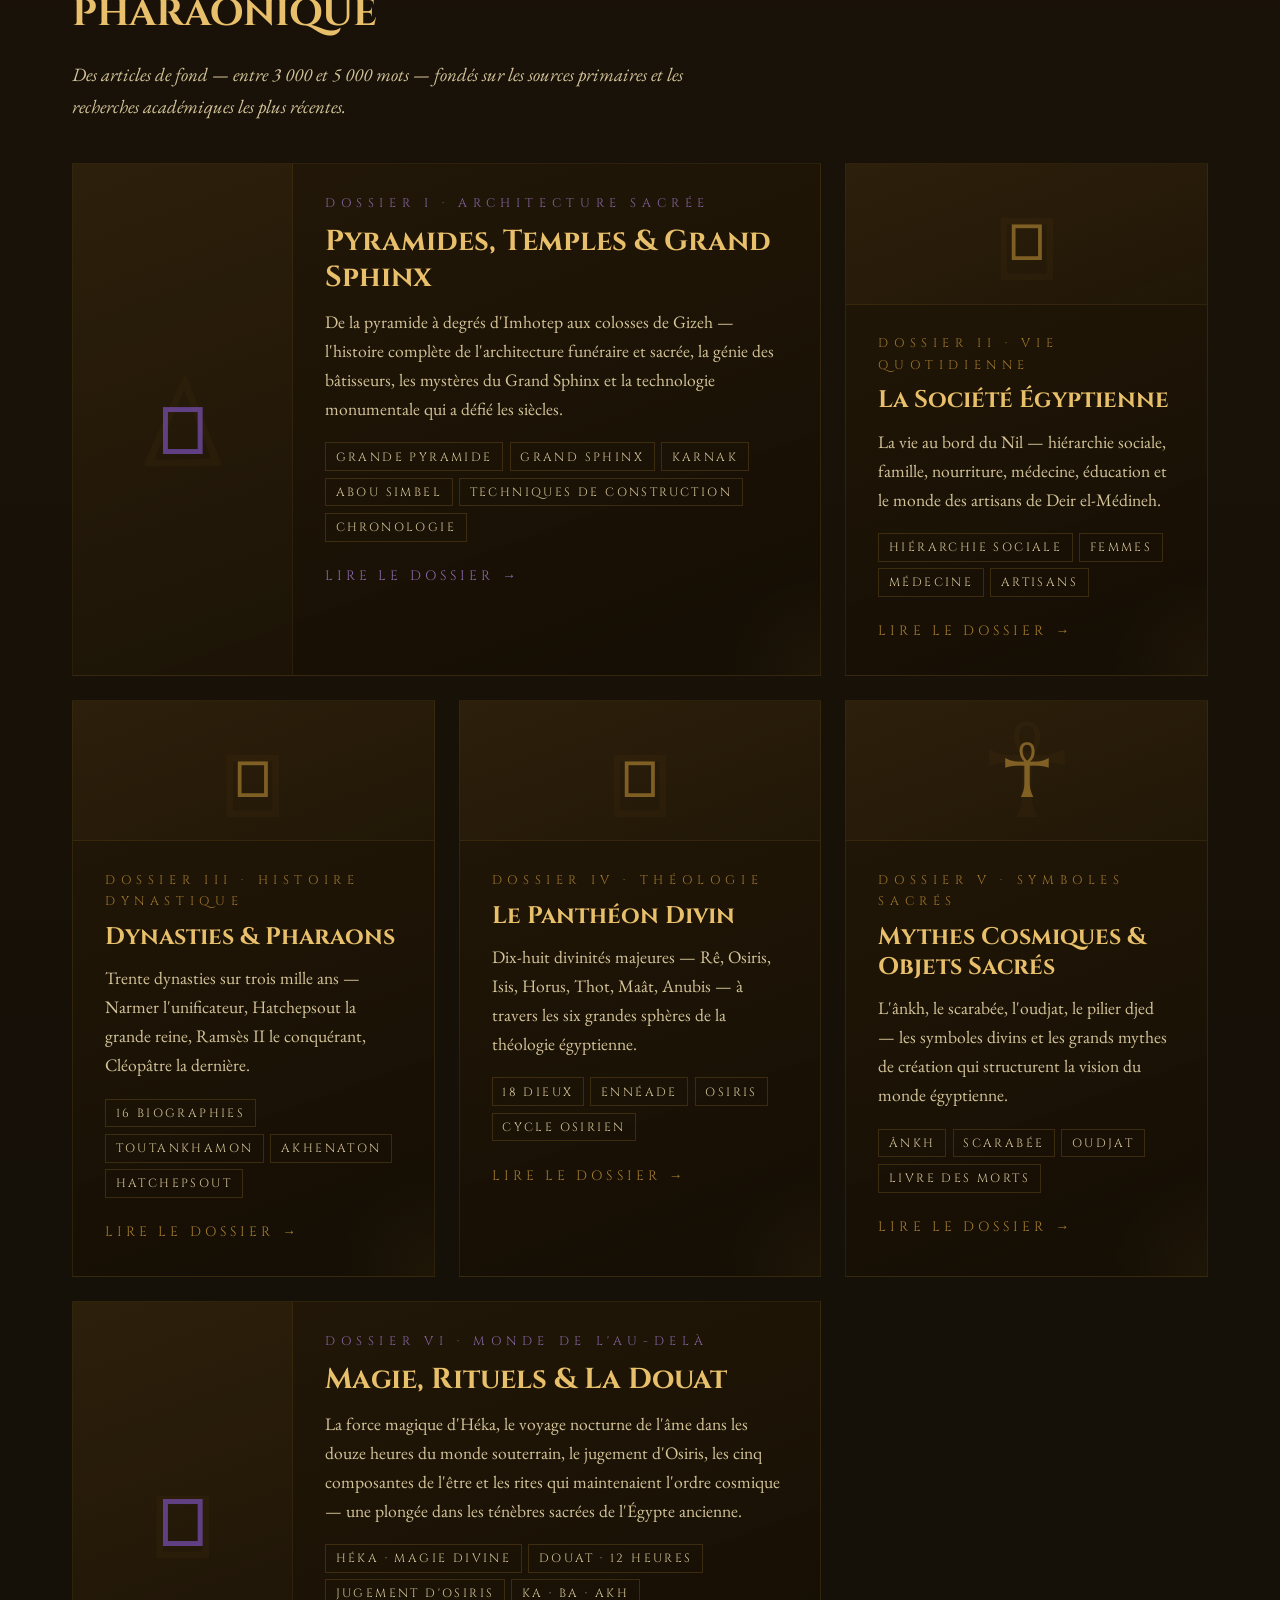
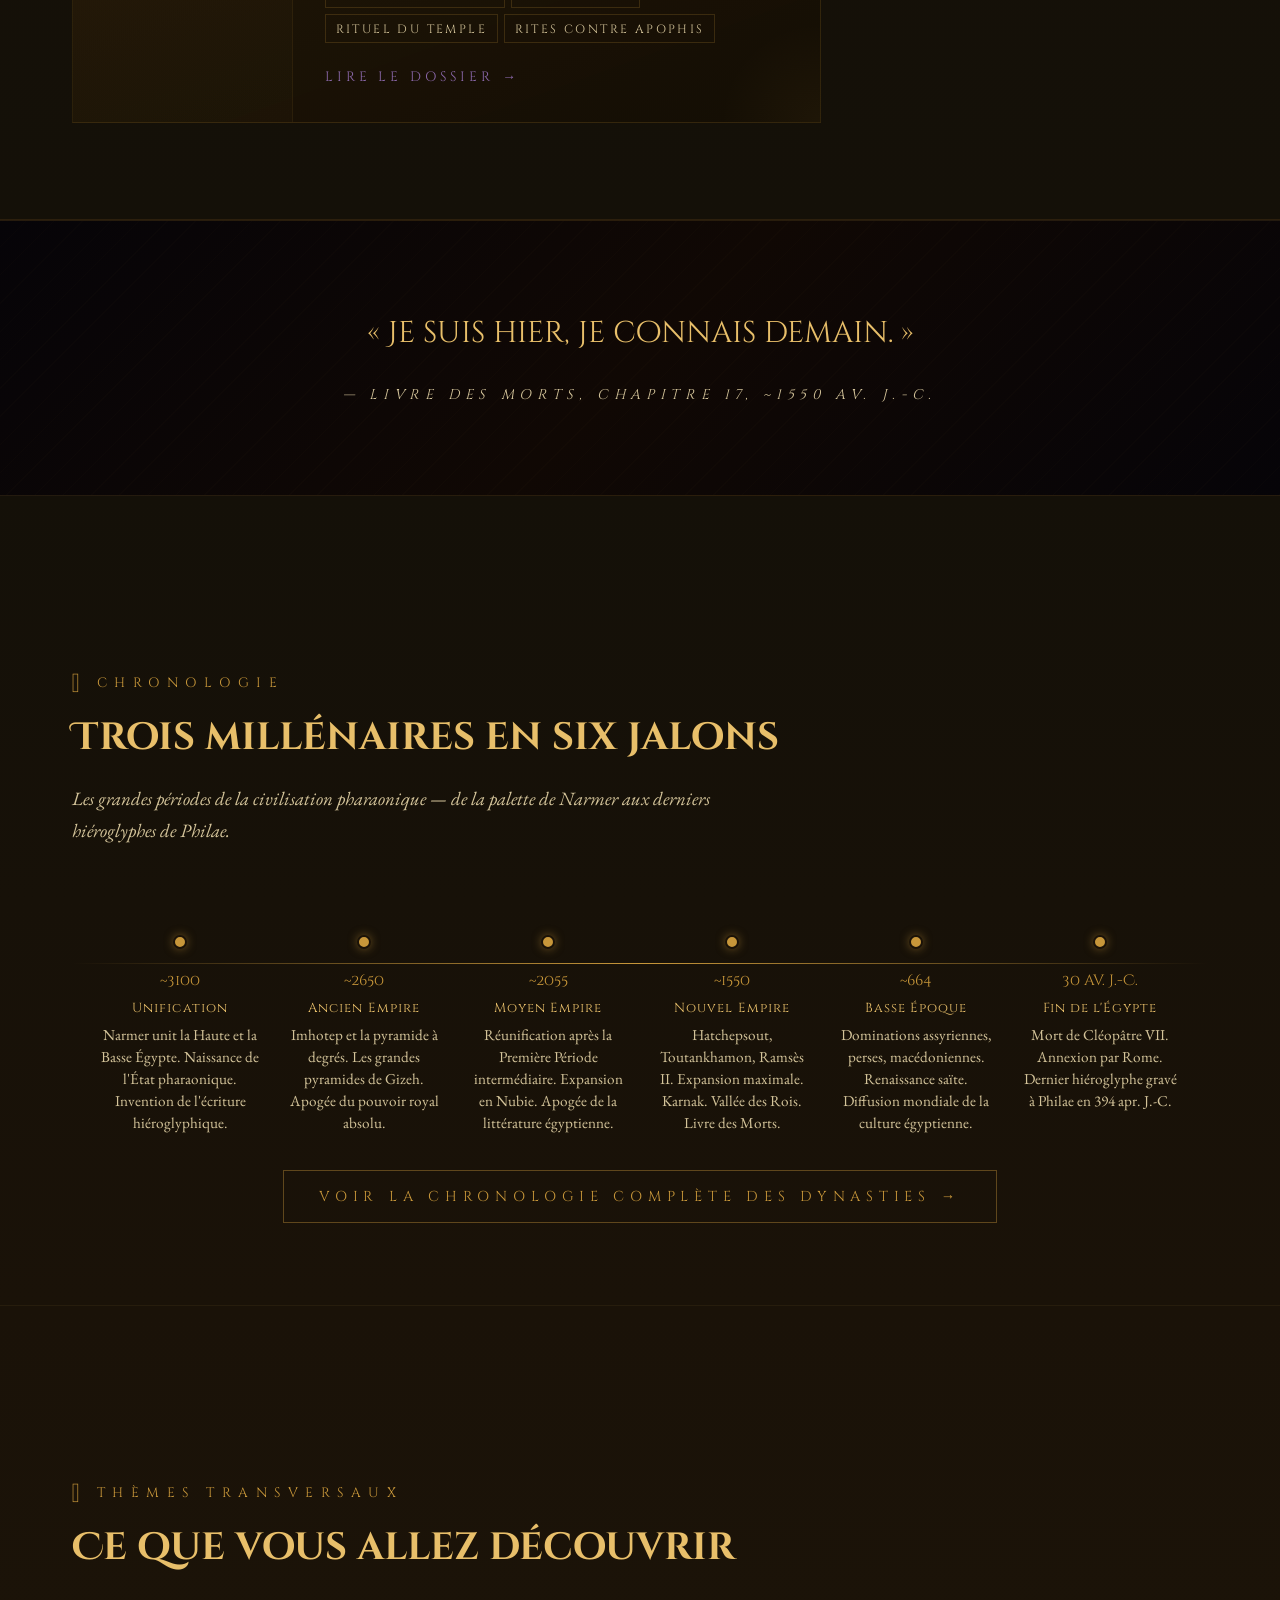
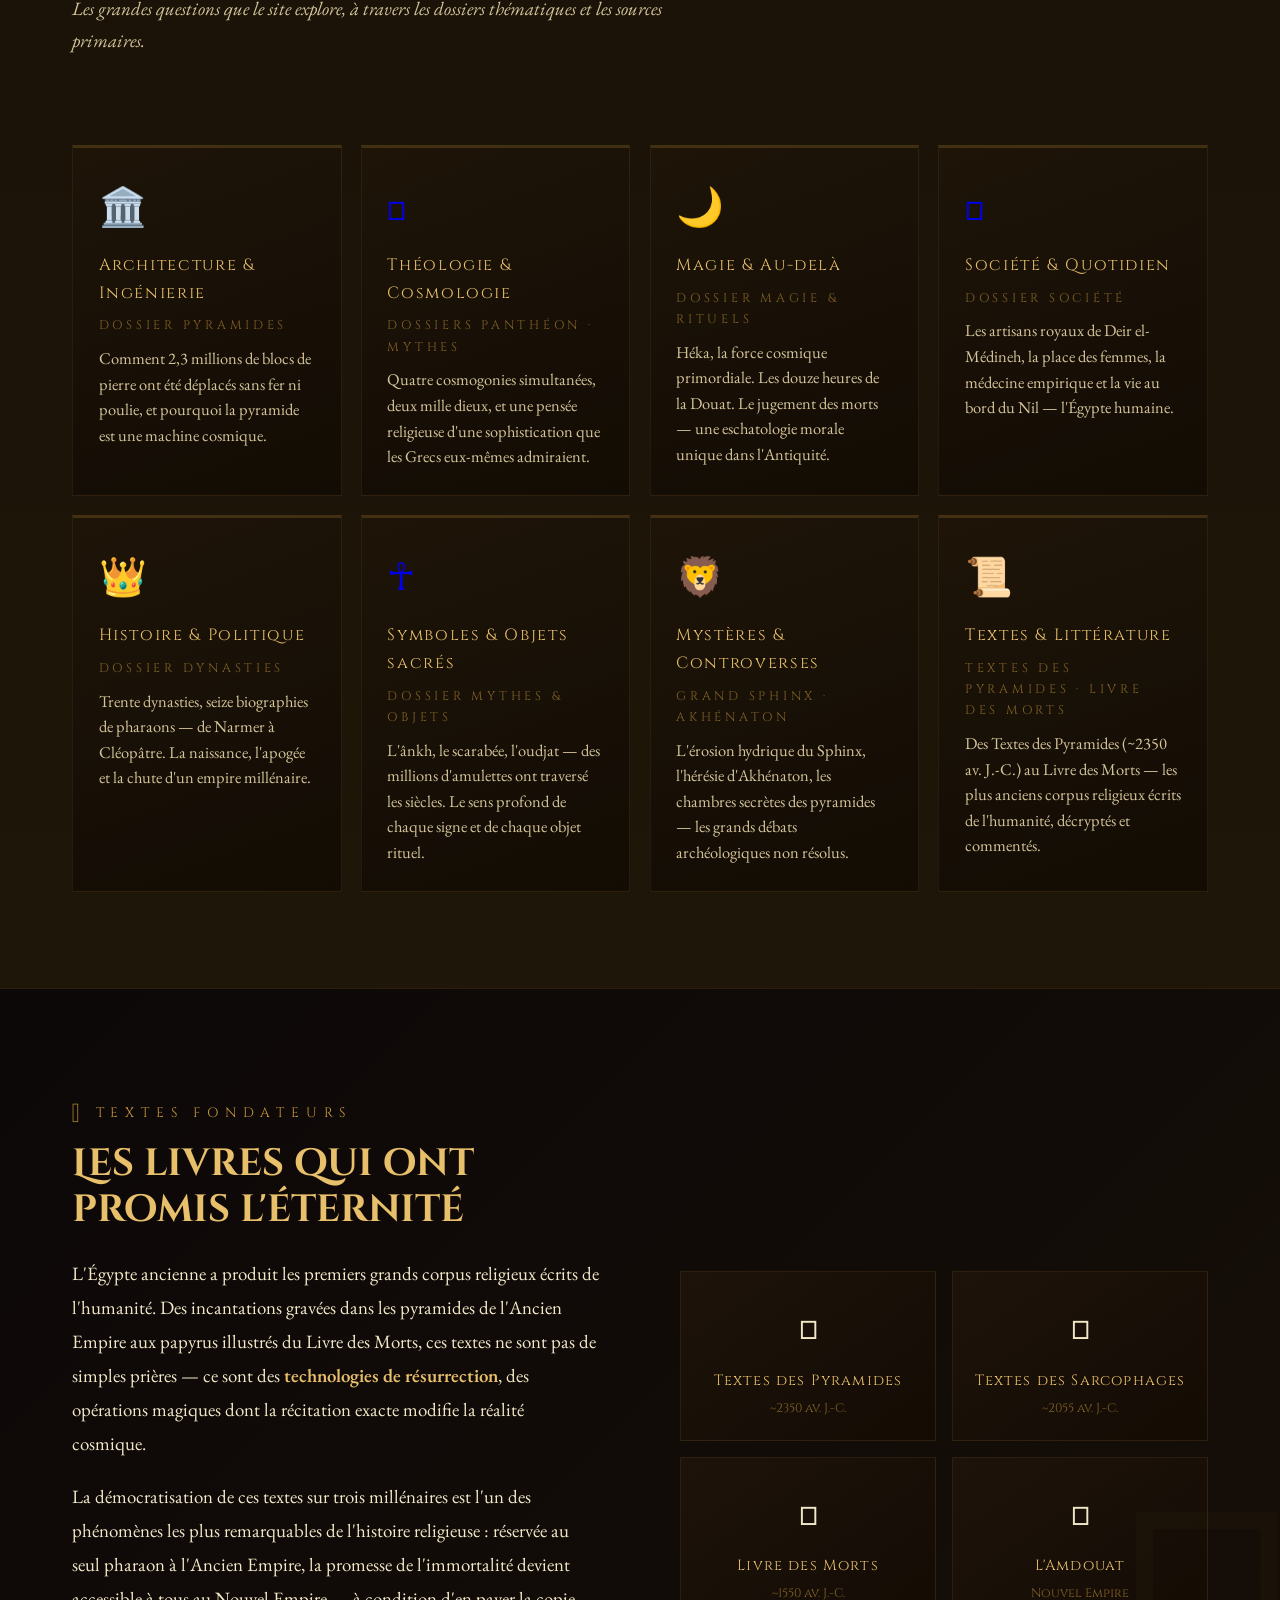
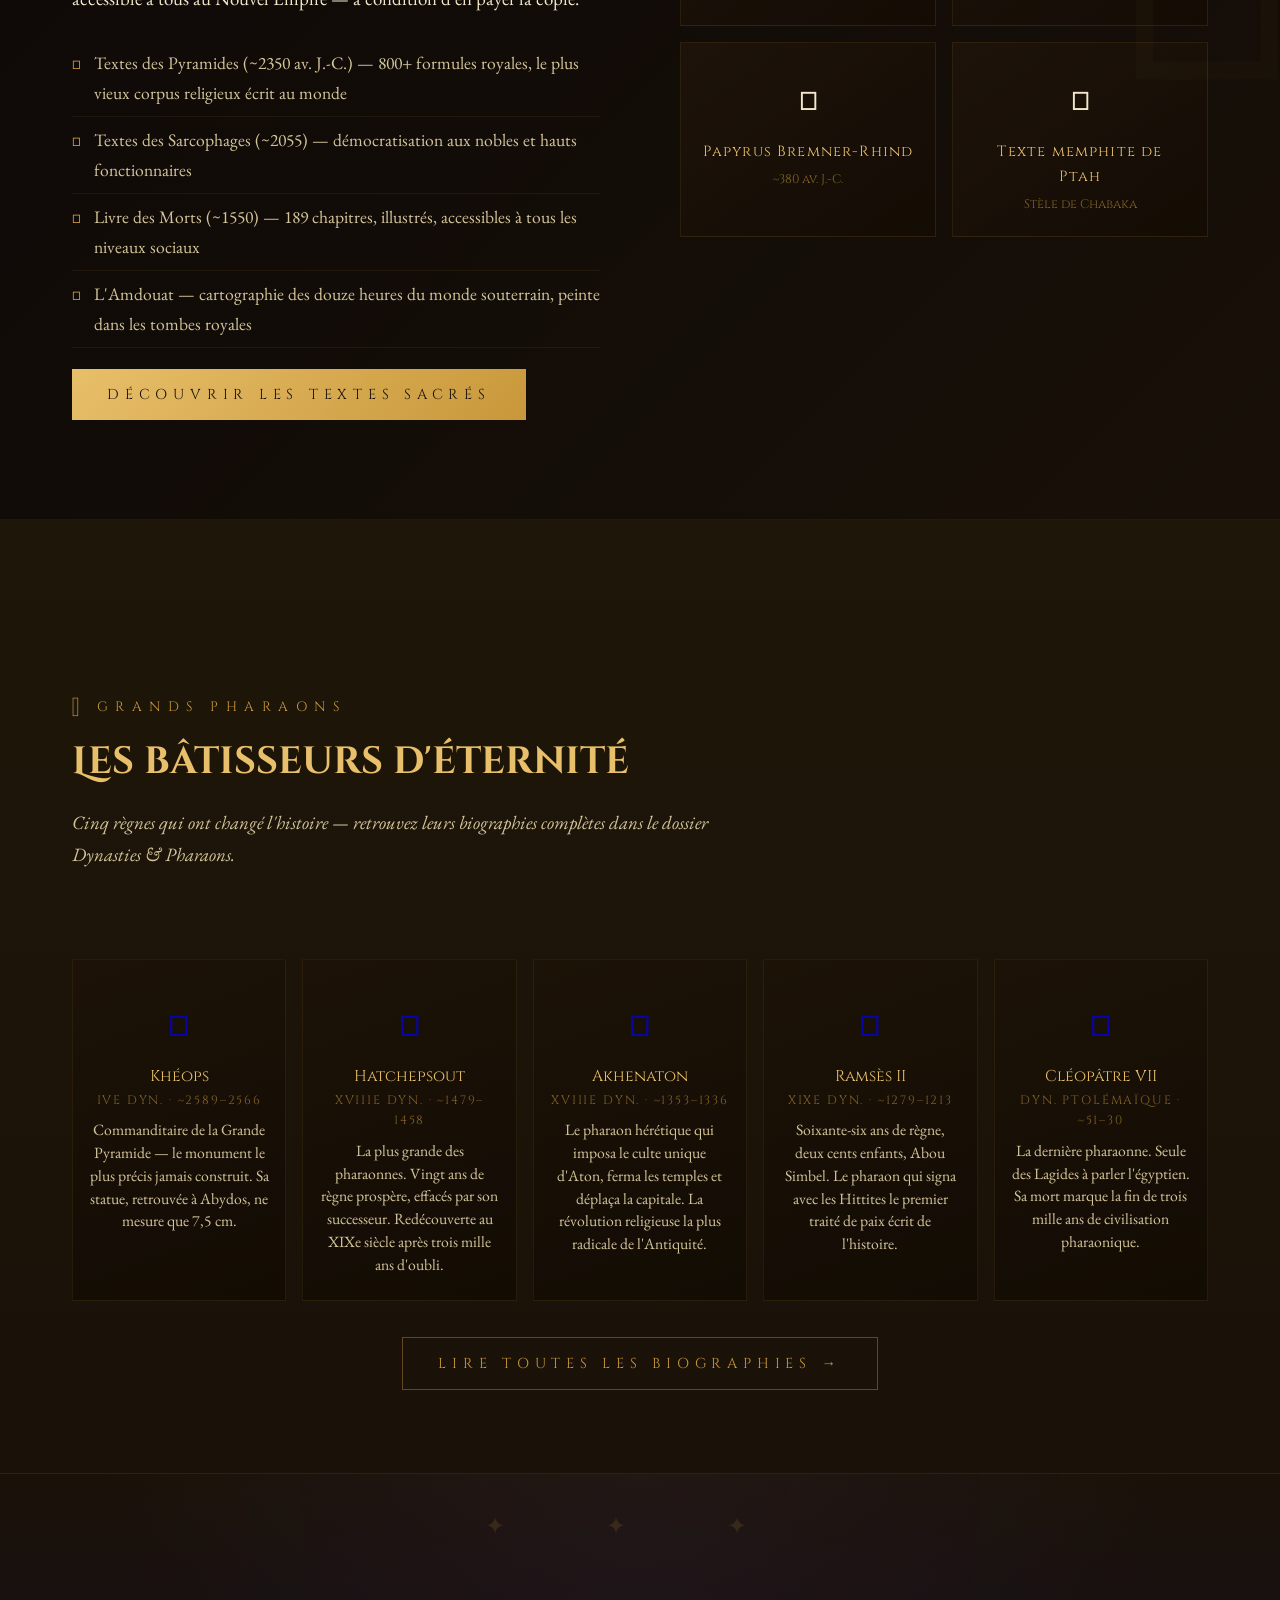
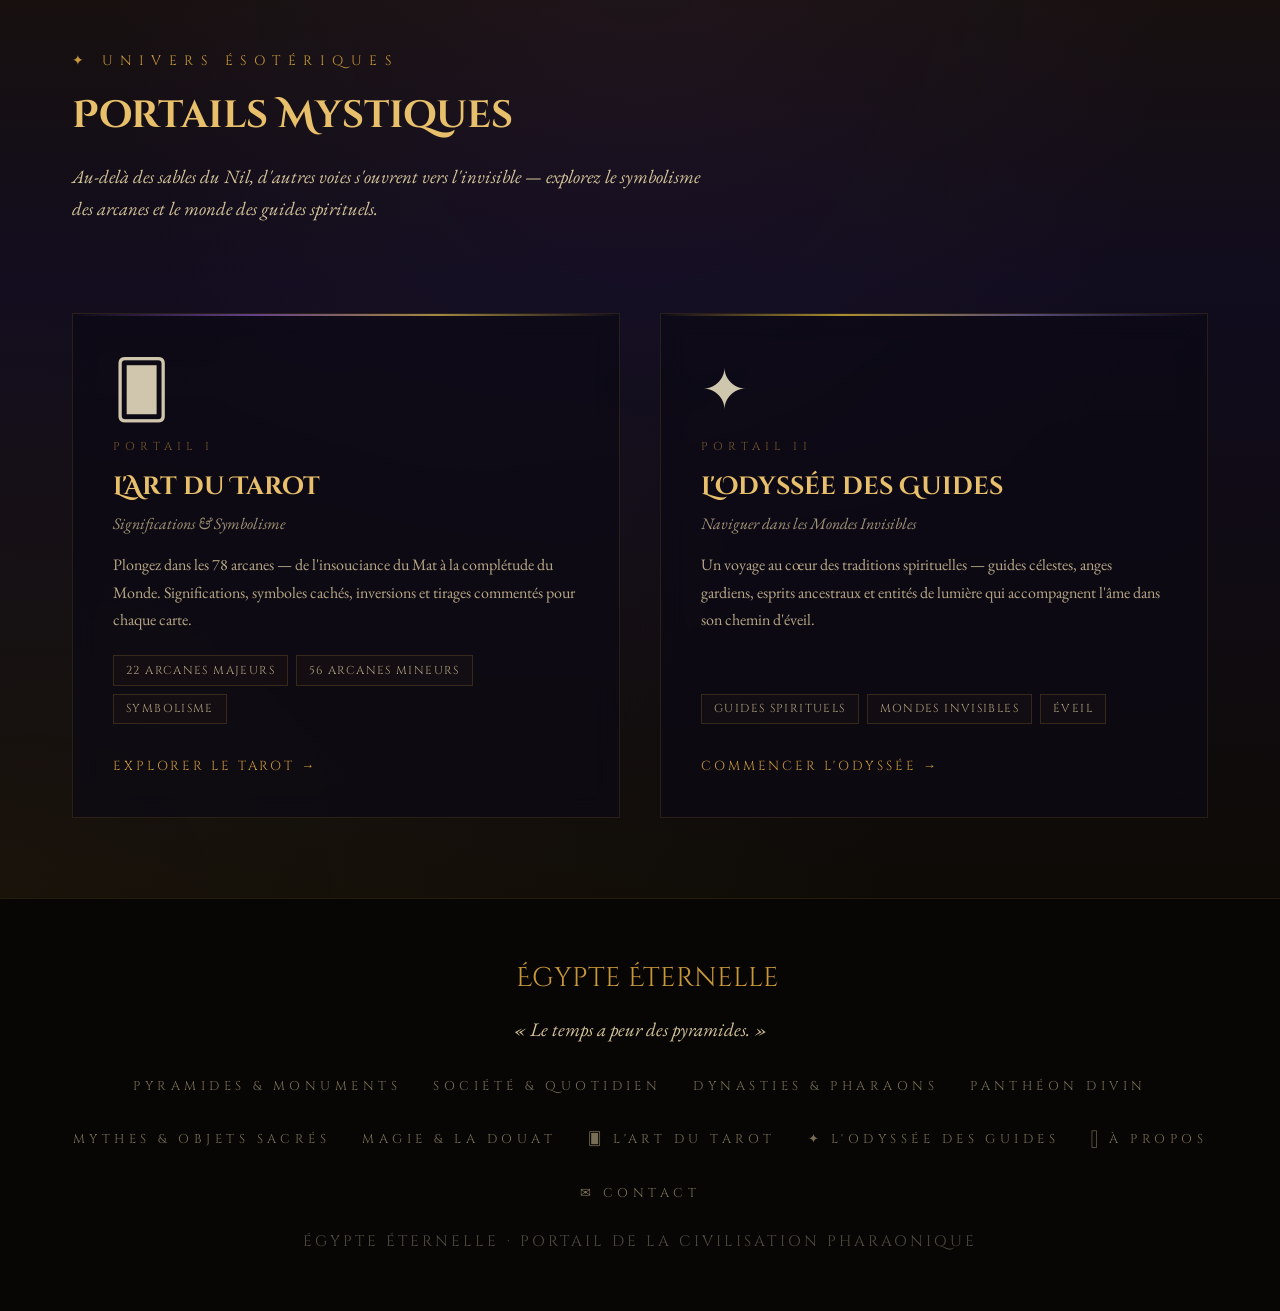
==== commit 92ff6b51: "Améliorer l'affichage mobile du site" ====
--- a/index.html
+++ b/index.html
@@ -1,3364 +1,3621 @@
-<!DOCTYPE html>
+<!doctype html>
 <html lang="fr">
-
-<head>
-  <meta charset="UTF-8">
-  <meta name="viewport" content="width=device-width, initial-scale=1.0">
-  <title>Égypte Éternelle — Portail de la civilisation pharaonique</title>
-  <meta name="description"
-    content="Découvrez les mystères de l'Égypte ancienne : pharaons, pyramides, panthéon divin et rituels magiques sur Égypte Éternelle.">
-  <link rel="canonical" href="https://phil83470.github.io/egypte-eternelle/">
-  <link rel="preconnect" href="https://fonts.googleapis.com">
-  <link
-    href="https://fonts.googleapis.com/css2?family=Cinzel+Decorative:wght@400;700;900&amp;family=Cinzel:wght@400;600;700&amp;family=EB+Garamond:ital,wght@0,400;0,500;1,400;1,500&amp;display=swap"
-    rel="stylesheet">
-  <style>
-    :root {
-      --or: #c8973a;
-      --or-clair: #e8bf6a;
-      --or-profond: #8b6420;
-      --sable: #f2e8c9;
-      --sable-fonce: #d4c49a;
-      --noir-nil: #1a1208;
-      --brun-papyrus: #6b4f2a;
-      --rouge-carnelian: #8b2e1a;
-      --bleu-lapis: #1a3a5c;
-      --bleu-clair: #4a7fa8;
-      --turquoise: #2a8b7a;
-      --violet: #2a1050;
-      --violet-clair: #7a50b8;
-      --blanc-ivoire: #fbf5e6;
-    }
-
-    * {
-      margin: 0;
-      padding: 0;
-      box-sizing: border-box;
-    }
-
-    html {
-      scroll-behavior: auto;
-    }
-
-    body {
-      background-color: var(--noir-nil);
-      color: var(--sable);
-      font-family: "EB Garamond", Georgia, serif;
-      font-size: 18px;
-      line-height: 1.7;
-      overflow-x: hidden;
-    }
-
-    /* ══════════════════════════════════════
+  <head>
+    <meta charset="UTF-8" />
+    <meta name="viewport" content="width=device-width, initial-scale=1.0" />
+    <title>Égypte Éternelle — Portail de la civilisation pharaonique</title>
+    <meta
+      name="description"
+      content="Découvrez les mystères de l'Égypte ancienne : pharaons, pyramides, panthéon divin et rituels magiques sur Égypte Éternelle."
+    />
+    <link
+      rel="canonical"
+      href="https://phil83470.github.io/egypte-eternelle/"
+    />
+    <link rel="preconnect" href="https://fonts.googleapis.com" />
+    <link
+      href="https://fonts.googleapis.com/css2?family=Cinzel+Decorative:wght@400;700;900&amp;family=Cinzel:wght@400;600;700&amp;family=EB+Garamond:ital,wght@0,400;0,500;1,400;1,500&amp;display=swap"
+      rel="stylesheet"
+    />
+    <style>
+      :root {
+        --or: #c8973a;
+        --or-clair: #e8bf6a;
+        --or-profond: #8b6420;
+        --sable: #f2e8c9;
+        --sable-fonce: #d4c49a;
+        --noir-nil: #1a1208;
+        --brun-papyrus: #6b4f2a;
+        --rouge-carnelian: #8b2e1a;
+        --bleu-lapis: #1a3a5c;
+        --bleu-clair: #4a7fa8;
+        --turquoise: #2a8b7a;
+        --violet: #2a1050;
+        --violet-clair: #7a50b8;
+        --blanc-ivoire: #fbf5e6;
+      }
+
+      * {
+        margin: 0;
+        padding: 0;
+        box-sizing: border-box;
+      }
+
+      html {
+        scroll-behavior: auto;
+      }
+
+      body {
+        background-color: var(--noir-nil);
+        color: var(--sable);
+        font-family: "EB Garamond", Georgia, serif;
+        font-size: 1rem;
+        line-height: 1.7;
+        overflow-x: hidden;
+      }
+
+      /* ══════════════════════════════════════
      SITE HEADER — Cartouche royal fixe
   ══════════════════════════════════════ */
-    .site-header {
-      position: fixed;
-      top: 0;
-      left: 0;
-      right: 0;
-      z-index: 200;
-      height: 58px;
-      background: rgba(10, 7, 3, 0.97);
-      backdrop-filter: blur(18px);
-      
-      -webkit-backdrop-filter: blur(18px);
-      border-bottom: 1px solid rgba(200, 151, 58, 0.22);
-      box-shadow:
-        0 4px 24px rgba(0, 0, 0, 0.6),
-        inset 0 1px 0 rgba(200, 151, 58, 0.06);
-    }
-
-    .site-header::before {
-      content: "";
-      position: absolute;
-      top: 0;
-      left: 0;
-      right: 0;
-      height: 3px;
-      background: linear-gradient(90deg,
+      .site-header {
+        position: fixed;
+        top: 0;
+        left: 0;
+        right: 0;
+        z-index: 200;
+        height: 58px;
+        background: rgba(10, 7, 3, 0.97);
+        backdrop-filter: blur(18px);
+
+        -webkit-backdrop-filter: blur(18px);
+        border-bottom: 1px solid rgba(200, 151, 58, 0.22);
+        box-shadow:
+          0 4px 24px rgba(0, 0, 0, 0.6),
+          inset 0 1px 0 rgba(200, 151, 58, 0.06);
+      }
+
+      .site-header::before {
+        content: "";
+        position: absolute;
+        top: 0;
+        left: 0;
+        right: 0;
+        height: 3px;
+        background: linear-gradient(
+          90deg,
           transparent 0%,
           rgba(200, 151, 58, 0.15) 5%,
           var(--or) 20%,
           var(--or-clair) 50%,
           var(--or) 80%,
           rgba(200, 151, 58, 0.15) 95%,
-          transparent 100%);
-    }
-
-    .site-header-inner {
-      max-width: 1300px;
-      margin: 0 auto;
-      height: 100%;
-      display: flex;
-      align-items: center;
-      padding: 0 2rem;
-      gap: 0;
-    }
-
-    .sh-brand {
-      display: flex;
-      align-items: center;
-      gap: 0;
-      text-decoration: none;
-      flex-shrink: 0;
-      margin-right: 1.8rem;
-    }
-
-    .sh-cartouche {
-      display: flex;
-      align-items: center;
-    }
-
-    .sh-cartouche-body {
-      border-top: 1.5px solid var(--or);
-      border-bottom: 1.5px solid var(--or);
-      padding: 0 0.9rem;
-      display: flex;
-      align-items: center;
-      gap: 0.55rem;
-      height: 30px;
-      background: rgba(200, 151, 58, 0.04);
-      position: relative;
-    }
-
-    .sh-logo-text {
-      font-family: "Cinzel Decorative", serif;
-      font-size: 1rem;
-      font-weight: 700;
-      color: var(--or-clair);
-      letter-spacing: 0.12em;
-      white-space: nowrap;
-      line-height: 1;
-    }
-
-    .sh-logo-glyph {
-      font-size: 1.2rem;
-      color: var(--or);
-      opacity: 0.85;
-    }
-
-    .sh-cartouche svg.cap {
-      height: 30px;
-      width: 9px;
-      flex-shrink: 0;
-    }
-
-    .sh-sep {
-      width: 1px;
-      height: 28px;
-      background: linear-gradient(to bottom,
+          transparent 100%
+        );
+      }
+
+      .site-header-inner {
+        max-width: 1300px;
+        margin: 0 auto;
+        height: 100%;
+        display: flex;
+        align-items: center;
+        padding: 0 2rem;
+        gap: 0;
+      }
+
+      .sh-brand {
+        display: flex;
+        align-items: center;
+        gap: 0;
+        text-decoration: none;
+        flex-shrink: 0;
+        margin-right: 1.8rem;
+      }
+
+      .sh-cartouche {
+        display: flex;
+        align-items: center;
+      }
+
+      .sh-cartouche-body {
+        border-top: 1.5px solid var(--or);
+        border-bottom: 1.5px solid var(--or);
+        padding: 0 0.9rem;
+        display: flex;
+        align-items: center;
+        gap: 0.55rem;
+        height: 30px;
+        background: rgba(200, 151, 58, 0.04);
+        position: relative;
+      }
+
+      .sh-logo-text {
+        font-family: "Cinzel Decorative", serif;
+        font-size: 1rem;
+        font-weight: 700;
+        color: var(--or-clair);
+        letter-spacing: 0.12em;
+        white-space: nowrap;
+        line-height: 1;
+      }
+
+      .sh-logo-glyph {
+        font-size: 1.2rem;
+        color: var(--or);
+        opacity: 0.85;
+      }
+
+      .sh-cartouche svg.cap {
+        height: 30px;
+        width: 9px;
+        flex-shrink: 0;
+      }
+
+      .sh-sep {
+        width: 1px;
+        height: 28px;
+        background: linear-gradient(
+          to bottom,
           transparent,
           rgba(200, 151, 58, 0.3),
-          transparent);
-      margin: 0 1rem;
-      flex-shrink: 0;
-    }
-
-    .sh-nav {
-      display: flex;
-      align-items: center;
-      gap: 0.35rem;
-      flex: 1;
-      list-style: none;
-      margin-left: 1rem;
-      min-width: 0;
-      justify-content: flex-end;
-    }
-
-    .sh-nav-item {
-      position: relative;
-    }
-
-    .sh-nav-link {
-      display: flex;
-      align-items: center;
-      gap: 0.3rem;
-      padding: 0.3rem 0.45rem;
-      text-decoration: none;
-      font-family: "Cinzel", serif;
-      font-size: 0.81rem;
-      letter-spacing: 0.1em;
-      text-transform: uppercase;
-      color: var(--sable-fonce);
-      transition: all 0.2s ease;
-      border: 1px solid transparent;
-      white-space: nowrap;
-      height: 32px;
-    }
-
-    .sh-nav-link .sh-glyph {
-      font-size: 1.15rem;
-      opacity: 0.55;
-      transition: opacity 0.2s;
-      line-height: 1;
-
-    }
-
-    .sh-nav-link:hover {
-      color: var(--or-clair);
-      border-color: rgba(200, 151, 58, 0.35);
-      background: rgba(200, 151, 58, 0.08);
-      box-shadow: 0 0 15px rgba(200, 151, 58, 0.15);
-      text-shadow: 0 0 8px rgba(232, 191, 106, 0.4);
-    }
-
-    .sh-nav-link:hover .sh-glyph {
-      opacity: 1;
-    }
-
-    .sh-nav-link.active {
-      color: var(--or-clair);
-      border-color: rgba(200, 151, 58, 0.28);
-      background: rgba(200, 151, 58, 0.07);
-    }
-
-    .sh-nav-link.active::after {
-      content: "";
-      position: absolute;
-      bottom: -1px;
-      left: 50%;
-      transform: translateX(-50%);
-      width: 60%;
-      height: 1.5px;
-      background: linear-gradient(90deg, transparent, var(--or), transparent);
-    }
-
-    .sh-nav-item.has-drop>.sh-nav-link .drop-arrow {
-      font-size: 0.7rem;
-      opacity: 0.45;
-      font-family: sans-serif;
-      transition: transform 0.2s;
-      display: inline-block;
-    }
-
-    .sh-nav-item.has-drop:hover>.sh-nav-link .drop-arrow {
-      transform: rotate(180deg);
-    }
-
-    .sh-dropdown {
-      position: absolute;
-      top: calc(100% + 8px);
-      left: 50%;
-      min-width: 240px;
-      background: rgba(8, 5, 2, 0.99);
-      border: 1px solid rgba(200, 151, 58, 0.2);
-      border-top: 2px solid var(--or);
-      padding: 0.5rem 0;
-      opacity: 0;
-      visibility: hidden;
-      transform: translateX(-50%) translateY(-8px);
-      transition: all 0.22s ease;
-      box-shadow: 0 16px 50px rgba(0, 0, 0, 0.75);
-      z-index: 300;
-    }
-
-    .sh-dropdown::before {
-      content: "";
-      position: absolute;
-      top: -7px;
-      left: 50%;
-      transform: translateX(-50%);
-      border-left: 6px solid transparent;
-      border-right: 6px solid transparent;
-      border-bottom: 6px solid var(--or);
-    }
-
-    .sh-nav-item.has-drop:hover .sh-dropdown {
-      opacity: 1;
-      visibility: visible;
-      transform: translateX(-50%) translateY(0);
-    }
-
-    .sh-nav-item.has-drop:focus-within .sh-dropdown {
-      opacity: 1;
-      visibility: visible;
-      transform: translateX(-50%) translateY(0);
-    }
-
-    .sh-drop-link {
-      display: flex;
-      align-items: center;
-      gap: 0.7rem;
-      padding: 0.55rem 1.2rem;
-      text-decoration: none;
-      font-family: "Cinzel", serif;
-      font-size: 0.8rem;
-      letter-spacing: 0.16em;
-      text-transform: uppercase;
-      color: var(--sable-fonce);
-      transition: all 0.18s;
-      border-left: 2px solid transparent;
-    }
-
-    .sh-drop-link:hover {
-      color: var(--or-clair);
-      background: rgba(200, 151, 58, 0.05);
-      border-left-color: var(--or);
-      padding-left: 1.5rem;
-    }
-
-    .sh-drop-glyph {
-      font-size: 1.25rem;
-      opacity: 0.5;
-      flex-shrink: 0;
-    }
-
-    .sh-drop-link:hover .sh-drop-glyph {
-      opacity: 1;
-    }
-
-    .sh-drop-divider {
-      height: 1px;
-      background: rgba(200, 151, 58, 0.1);
-      margin: 0.35rem 1rem;
-    }
-
-    .sh-drop-label {
-      font-family: "Cinzel", serif;
-      font-size: 0.72rem;
-      letter-spacing: 0.4em;
-      text-transform: uppercase;
-      color: var(--or);
-      opacity: 0.45;
-      padding: 0.7rem 1.2rem 0.2rem;
-      display: block;
-    }
-
-    .sh-right {
-      display: flex;
-      align-items: center;
-      gap: 0.7rem;
-      margin-left: auto;
-      flex-shrink: 0;
-    }
-
-    .sh-home-btn {
-      display: flex;
-      align-items: center;
-      gap: 0.35rem;
-      padding: 0 1rem;
-      text-decoration: none;
-      font-family: "Cinzel", serif;
-      font-size: 0.78rem;
-      letter-spacing: 0.22em;
-      text-transform: uppercase;
-      color: var(--or);
-      background: rgba(200, 151, 58, 0.05);
-      border: 1px solid rgba(200, 151, 58, 0.4);
-      border-radius: 2px;
-      transition: all 0.25s;
-      white-space: nowrap;
-      height: 32px;
-    }
-
-    .sh-home-btn:hover {
-      background: rgba(200, 151, 58, 0.15);
-      color: var(--sable);
-    }
-
-    .sh-home-btn.sh-btn-tarot {
-      border-color: rgba(123, 79, 166, 0.5);
-      color: #c9a84c;
-    }
-
-    .sh-home-btn.sh-btn-guides {
-      border-color: rgba(212, 175, 55, 0.5);
-      color: #d4af37;
-    }
-
-    .footer-link-tarot {
-      color: rgba(201, 168, 76, 0.8);
-    }
-
-    .footer-link-guides {
-      color: rgba(212, 175, 55, 0.8);
-    }
-
-    .section-cta-center {
-      text-align: center;
-      margin-top: 2.5rem;
-    }
-
-    .section-cta-center-lg {
-      text-align: center;
-      margin-top: 3rem;
-    }
-
-    .sh-burger {
-      display: none;
-      flex-direction: column;
-      gap: 5px;
-      cursor: pointer;
-      padding: 6px;
-      margin-left: auto;
-      background: none;
-      border: 1px solid rgba(200, 151, 58, 0.2);
-    }
-
-    .sh-burger span {
-      display: block;
-      width: 22px;
-      height: 1.5px;
-      background: var(--or);
-      transition: all 0.28s;
-    }
-
-    .sh-burger.open span:nth-child(1) {
-      transform: rotate(45deg) translate(4px, 4px);
-    }
-
-    .sh-burger.open span:nth-child(2) {
-      opacity: 0;
-    }
-
-    .sh-burger.open span:nth-child(3) {
-      transform: rotate(-45deg) translate(4px, -4px);
-    }
-
-    .sh-mobile-menu {
-      display: none;
-      position: fixed;
-      top: 58px;
-      left: 0;
-      right: 0;
-      bottom: 0;
-      background: rgba(6, 4, 2, 0.98);
-      backdrop-filter: blur(20px);
-      z-index: 190;
-      overflow-y: auto;
-      padding: 1.2rem 1.5rem 4rem;
-      flex-direction: column;
-      gap: 0;
-      border-top: 1px solid rgba(200, 151, 58, 0.15);
-    }
-
-    .sh-mobile-menu.open {
-      display: flex;
-    }
-
-    .sh-mobile-section {
-      font-family: "Cinzel", serif;
-      font-size: 0.72rem;
-      letter-spacing: 0.5em;
-      text-transform: uppercase;
-      color: var(--or);
-      opacity: 0.45;
-      padding: 1.3rem 0.5rem 0.5rem;
-    }
-
-    .sh-mobile-link {
-      display: flex;
-      align-items: center;
-      gap: 0.8rem;
-      padding: 0.85rem 0.5rem;
-      text-decoration: none;
-      font-family: "Cinzel", serif;
-      font-size: 0.9rem;
-      letter-spacing: 0.18em;
-      text-transform: uppercase;
-      color: var(--sable-fonce);
-      border-bottom: 1px solid rgba(200, 151, 58, 0.07);
-      transition: all 0.2s;
-    }
-
-    .sh-mobile-link:hover {
-      color: var(--or-clair);
-      padding-left: 1.2rem;
-    }
-
-    .sh-mobile-link .sh-glyph {
-      font-size: 1.4rem;
-      opacity: 0.55;
-      flex-shrink: 0;
-    }
-
-    body {
-      padding-top: 58px;
-    }
-
-    .hero {
-      min-height: calc(100vh - 58px);
-    }
-
-    /* ══════════════════════════════════════
+          transparent
+        );
+        margin: 0 1rem;
+        flex-shrink: 0;
+      }
+
+      .sh-nav {
+        display: flex;
+        align-items: center;
+        gap: 0.35rem;
+        flex: 1;
+        list-style: none;
+        margin-left: 1rem;
+        min-width: 0;
+        justify-content: flex-end;
+      }
+
+      .sh-nav-item {
+        position: relative;
+      }
+
+      .sh-nav-link {
+        display: flex;
+        align-items: center;
+        gap: 0.3rem;
+        padding: 0.3rem 0.45rem;
+        text-decoration: none;
+        font-family: "Cinzel", serif;
+        font-size: 0.81rem;
+        letter-spacing: 0.1em;
+        text-transform: uppercase;
+        color: var(--sable-fonce);
+        transition: all 0.2s ease;
+        border: 1px solid transparent;
+        white-space: nowrap;
+        height: 32px;
+      }
+
+      .sh-nav-link .sh-glyph {
+        font-size: 1.15rem;
+        opacity: 0.55;
+        transition: opacity 0.2s;
+        line-height: 1;
+      }
+
+      .sh-nav-link:hover {
+        color: var(--or-clair);
+        border-color: rgba(200, 151, 58, 0.35);
+        background: rgba(200, 151, 58, 0.08);
+        box-shadow: 0 0 15px rgba(200, 151, 58, 0.15);
+        text-shadow: 0 0 8px rgba(232, 191, 106, 0.4);
+      }
+
+      .sh-nav-link:hover .sh-glyph {
+        opacity: 1;
+      }
+
+      .sh-nav-link.active {
+        color: var(--or-clair);
+        border-color: rgba(200, 151, 58, 0.28);
+        background: rgba(200, 151, 58, 0.07);
+      }
+
+      .sh-nav-link.active::after {
+        content: "";
+        position: absolute;
+        bottom: -1px;
+        left: 50%;
+        transform: translateX(-50%);
+        width: 60%;
+        height: 1.5px;
+        background: linear-gradient(90deg, transparent, var(--or), transparent);
+      }
+
+      .sh-nav-item.has-drop > .sh-nav-link .drop-arrow {
+        font-size: 0.7rem;
+        opacity: 0.45;
+        font-family: sans-serif;
+        transition: transform 0.2s;
+        display: inline-block;
+      }
+
+      .sh-nav-item.has-drop:hover > .sh-nav-link .drop-arrow {
+        transform: rotate(180deg);
+      }
+
+      .sh-dropdown {
+        position: absolute;
+        top: calc(100% + 8px);
+        left: 50%;
+        min-width: 240px;
+        background: rgba(8, 5, 2, 0.99);
+        border: 1px solid rgba(200, 151, 58, 0.2);
+        border-top: 2px solid var(--or);
+        padding: 0.5rem 0;
+        opacity: 0;
+        visibility: hidden;
+        transform: translateX(-50%) translateY(-8px);
+        transition: all 0.22s ease;
+        box-shadow: 0 16px 50px rgba(0, 0, 0, 0.75);
+        z-index: 300;
+      }
+
+      .sh-dropdown::before {
+        content: "";
+        position: absolute;
+        top: -7px;
+        left: 50%;
+        transform: translateX(-50%);
+        border-left: 6px solid transparent;
+        border-right: 6px solid transparent;
+        border-bottom: 6px solid var(--or);
+      }
+
+      .sh-nav-item.has-drop:hover .sh-dropdown {
+        opacity: 1;
+        visibility: visible;
+        transform: translateX(-50%) translateY(0);
+      }
+
+      .sh-nav-item.has-drop:focus-within .sh-dropdown {
+        opacity: 1;
+        visibility: visible;
+        transform: translateX(-50%) translateY(0);
+      }
+
+      .sh-drop-link {
+        display: flex;
+        align-items: center;
+        gap: 0.7rem;
+        padding: 0.55rem 1.2rem;
+        text-decoration: none;
+        font-family: "Cinzel", serif;
+        font-size: 0.8rem;
+        letter-spacing: 0.16em;
+        text-transform: uppercase;
+        color: var(--sable-fonce);
+        transition: all 0.18s;
+        border-left: 2px solid transparent;
+      }
+
+      .sh-drop-link:hover {
+        color: var(--or-clair);
+        background: rgba(200, 151, 58, 0.05);
+        border-left-color: var(--or);
+        padding-left: 1.5rem;
+      }
+
+      .sh-drop-glyph {
+        font-size: 1.25rem;
+        opacity: 0.5;
+        flex-shrink: 0;
+      }
+
+      .sh-drop-link:hover .sh-drop-glyph {
+        opacity: 1;
+      }
+
+      .sh-drop-divider {
+        height: 1px;
+        background: rgba(200, 151, 58, 0.1);
+        margin: 0.35rem 1rem;
+      }
+
+      .sh-drop-label {
+        font-family: "Cinzel", serif;
+        font-size: 0.72rem;
+        letter-spacing: 0.4em;
+        text-transform: uppercase;
+        color: var(--or);
+        opacity: 0.45;
+        padding: 0.7rem 1.2rem 0.2rem;
+        display: block;
+      }
+
+      .sh-right {
+        display: flex;
+        align-items: center;
+        gap: 0.7rem;
+        margin-left: auto;
+        flex-shrink: 0;
+      }
+
+      .sh-home-btn {
+        display: flex;
+        align-items: center;
+        gap: 0.35rem;
+        padding: 0 1rem;
+        text-decoration: none;
+        font-family: "Cinzel", serif;
+        font-size: 0.78rem;
+        letter-spacing: 0.22em;
+        text-transform: uppercase;
+        color: var(--or);
+        background: rgba(200, 151, 58, 0.05);
+        border: 1px solid rgba(200, 151, 58, 0.4);
+        border-radius: 2px;
+        transition: all 0.25s;
+        white-space: nowrap;
+        height: 32px;
+      }
+
+      .sh-home-btn:hover {
+        background: rgba(200, 151, 58, 0.15);
+        color: var(--sable);
+      }
+
+      .sh-home-btn.sh-btn-tarot {
+        border-color: rgba(123, 79, 166, 0.5);
+        color: #c9a84c;
+      }
+
+      .sh-home-btn.sh-btn-guides {
+        border-color: rgba(212, 175, 55, 0.5);
+        color: #d4af37;
+      }
+
+      .footer-link-tarot {
+        color: rgba(201, 168, 76, 0.8);
+      }
+
+      .footer-link-guides {
+        color: rgba(212, 175, 55, 0.8);
+      }
+
+      .section-cta-center {
+        text-align: center;
+        margin-top: 2.5rem;
+      }
+
+      .section-cta-center-lg {
+        text-align: center;
+        margin-top: 3rem;
+      }
+
+      .sh-burger {
+        display: none;
+        flex-direction: column;
+        gap: 5px;
+        cursor: pointer;
+        padding: 6px;
+        margin-left: auto;
+        background: none;
+        border: 1px solid rgba(200, 151, 58, 0.2);
+      }
+
+      .sh-burger span {
+        display: block;
+        width: 22px;
+        height: 1.5px;
+        background: var(--or);
+        transition: all 0.28s;
+      }
+
+      .sh-burger.open span:nth-child(1) {
+        transform: rotate(45deg) translate(4px, 4px);
+      }
+
+      .sh-burger.open span:nth-child(2) {
+        opacity: 0;
+      }
+
+      .sh-burger.open span:nth-child(3) {
+        transform: rotate(-45deg) translate(4px, -4px);
+      }
+
+      .sh-mobile-menu {
+        display: none;
+        position: fixed;
+        top: 58px;
+        left: 0;
+        right: 0;
+        bottom: 0;
+        background: rgba(6, 4, 2, 0.98);
+        backdrop-filter: blur(20px);
+        z-index: 190;
+        overflow-y: auto;
+        padding: 1.2rem 1.5rem 4rem;
+        flex-direction: column;
+        gap: 0;
+        border-top: 1px solid rgba(200, 151, 58, 0.15);
+      }
+
+      .sh-mobile-menu.open {
+        display: flex;
+      }
+
+      .sh-mobile-section {
+        font-family: "Cinzel", serif;
+        font-size: 0.72rem;
+        letter-spacing: 0.5em;
+        text-transform: uppercase;
+        color: var(--or);
+        opacity: 0.45;
+        padding: 1.3rem 0.5rem 0.5rem;
+      }
+
+      .sh-mobile-link {
+        display: flex;
+        align-items: center;
+        gap: 0.8rem;
+        padding: 0.85rem 0.5rem;
+        text-decoration: none;
+        font-family: "Cinzel", serif;
+        font-size: 0.9rem;
+        letter-spacing: 0.18em;
+        text-transform: uppercase;
+        color: var(--sable-fonce);
+        border-bottom: 1px solid rgba(200, 151, 58, 0.07);
+        transition: all 0.2s;
+      }
+
+      .sh-mobile-link:hover {
+        color: var(--or-clair);
+        padding-left: 1.2rem;
+      }
+
+      .sh-mobile-link .sh-glyph {
+        font-size: 1.4rem;
+        opacity: 0.55;
+        flex-shrink: 0;
+      }
+
+      body {
+        padding-top: 58px;
+      }
+
+      .hero {
+        min-height: calc(100vh - 58px);
+      }
+
+      /* ══════════════════════════════════════
        PORTAILS MYSTIQUES
       ══════════════════════════════════════ */
-    .portails-section {
-      padding: 6rem 0 5rem;
-      background:
-        radial-gradient(ellipse at 50% 0%, rgba(123, 79, 166, 0.08) 0%, transparent 60%),
-        radial-gradient(ellipse at 0% 100%, rgba(200, 151, 58, 0.06) 0%, transparent 50%),
-        linear-gradient(180deg, var(--noir-nil) 0%, #110c1e 40%, #0e0b06 100%);
-      position: relative;
-      overflow: hidden;
-    }
-
-    .portails-section::before {
-      content: '✦ ✦ ✦';
-      position: absolute;
-      top: 2rem;
-      left: 50%;
-      transform: translateX(-50%);
-      color: rgba(200, 151, 58, 0.15);
-      font-size: 1.5rem;
-      letter-spacing: 2em;
-    }
-
-    .portails-grid {
-      display: grid;
-      grid-template-columns: 1fr 1fr;
-      gap: 2.5rem;
-      margin-top: 3rem;
-    }
-
-    .portail-card {
-      position: relative;
-      border: 1px solid rgba(200, 151, 58, 0.15);
-      background: rgba(12, 9, 20, 0.7);
-      backdrop-filter: blur(12px);
-      text-decoration: none;
-      color: var(--sable);
-      display: block;
-      overflow: hidden;
-      transition: transform 0.35s ease, border-color 0.35s ease, box-shadow 0.35s ease;
-    }
-
-    .portail-card::before {
-      content: '';
-      position: absolute;
-      top: 0;
-      left: 0;
-      right: 0;
-      height: 2px;
-    }
-
-    .portail-tarot::before {
-      background: linear-gradient(90deg, transparent, rgba(123, 79, 166, 0.8), rgba(201, 168, 76, 0.8), transparent);
-    }
-
-    .portail-odyssee::before {
-      background: linear-gradient(90deg, transparent, rgba(212, 175, 55, 0.8), rgba(139, 122, 184, 0.6), transparent);
-    }
-
-    .portail-card:hover {
-      transform: translateY(-6px);
-      box-shadow: 0 20px 60px rgba(0, 0, 0, 0.6);
-    }
-
-    .portail-tarot:hover {
-      border-color: rgba(123, 79, 166, 0.45);
-      box-shadow: 0 20px 60px rgba(0, 0, 0, 0.6), 0 0 40px rgba(123, 79, 166, 0.12);
-    }
-
-    .portail-odyssee:hover {
-      border-color: rgba(212, 175, 55, 0.4);
-      box-shadow: 0 20px 60px rgba(0, 0, 0, 0.6), 0 0 40px rgba(212, 175, 55, 0.1);
-    }
-
-    .portail-bg-deco {
-      position: absolute;
-      inset: 0;
-      opacity: 0;
-      transition: opacity 0.4s ease;
-      pointer-events: none;
-    }
-
-    .portail-card:hover .portail-bg-deco {
-      opacity: 1;
-    }
-
-    .portail-bg-tarot {
-      background: radial-gradient(ellipse at 80% 20%, rgba(123, 79, 166, 0.12) 0%, transparent 60%),
-        radial-gradient(ellipse at 20% 80%, rgba(61, 107, 138, 0.08) 0%, transparent 50%);
-    }
-
-    .portail-bg-odyssee {
-      background: radial-gradient(ellipse at 20% 20%, rgba(212, 175, 55, 0.1) 0%, transparent 55%),
-        radial-gradient(ellipse at 80% 80%, rgba(139, 122, 184, 0.08) 0%, transparent 50%);
-    }
-
-    .portail-inner {
-      position: relative;
-      z-index: 1;
-      padding: 3rem 2.5rem 2.5rem;
-      display: flex;
-      flex-direction: column;
-      gap: 0.9rem;
-      height: 100%;
-    }
-
-    .portail-icon {
-      font-size: 3.5rem;
-      line-height: 1;
-      margin-bottom: 0.3rem;
-      opacity: 0.85;
-    }
-
-    .portail-label {
-      font-family: 'Cinzel', serif;
-      font-size: 0.72rem;
-      letter-spacing: 0.45em;
-      text-transform: uppercase;
-      color: var(--or);
-      opacity: 0.55;
-    }
-
-    .portail-title {
-      font-family: 'Cinzel Decorative', serif;
-      font-size: 1.55rem;
-      font-weight: 700;
-      color: var(--or-clair);
-      line-height: 1.25;
-    }
-
-    .portail-subtitle {
-      font-family: 'EB Garamond', serif;
-      font-size: 1rem;
-      font-style: italic;
-      color: var(--sable-fonce);
-      opacity: 0.75;
-      margin-top: -0.4rem;
-    }
-
-    .portail-desc {
-      font-size: 1rem;
-      line-height: 1.7;
-      color: var(--sable-fonce);
-      opacity: 0.85;
-      flex: 1;
-    }
-
-    .portail-tags {
-      display: flex;
-      flex-wrap: wrap;
-      gap: 0.5rem;
-      margin-top: 0.5rem;
-    }
-
-    .portail-tag {
-      font-family: 'Cinzel', serif;
-      font-size: 0.72rem;
-      letter-spacing: 0.12em;
-      text-transform: uppercase;
-      padding: 0.28rem 0.75rem;
-      border: 1px solid rgba(200, 151, 58, 0.25);
-      color: var(--sable-fonce);
-      background: rgba(200, 151, 58, 0.04);
-      opacity: 0.8;
-    }
-
-    .portail-cta {
-      font-family: 'Cinzel', serif;
-      font-size: 0.82rem;
-      letter-spacing: 0.22em;
-      text-transform: uppercase;
-      color: var(--or);
-      margin-top: 1rem;
-      display: inline-block;
-      transition: letter-spacing 0.25s, color 0.25s;
-    }
-
-    .portail-card:hover .portail-cta {
-      letter-spacing: 0.32em;
-      color: var(--or-clair);
-    }
-
-    @media (max-width: 800px) {
+      .portails-section {
+        padding: 6rem 0 5rem;
+        background:
+          radial-gradient(
+            ellipse at 50% 0%,
+            rgba(123, 79, 166, 0.08) 0%,
+            transparent 60%
+          ),
+          radial-gradient(
+            ellipse at 0% 100%,
+            rgba(200, 151, 58, 0.06) 0%,
+            transparent 50%
+          ),
+          linear-gradient(180deg, var(--noir-nil) 0%, #110c1e 40%, #0e0b06 100%);
+        position: relative;
+        overflow: hidden;
+      }
+
+      .portails-section::before {
+        content: "✦ ✦ ✦";
+        position: absolute;
+        top: 2rem;
+        left: 50%;
+        transform: translateX(-50%);
+        color: rgba(200, 151, 58, 0.15);
+        font-size: 1.5rem;
+        letter-spacing: 2em;
+      }
+
       .portails-grid {
-        grid-template-columns: 1fr;
-      }
-    }
-
-    /* ══════════════════════════════════════
+        display: grid;
+        grid-template-columns: 1fr 1fr;
+        gap: 2.5rem;
+        margin-top: 3rem;
+      }
+
+      .portail-card {
+        position: relative;
+        border: 1px solid rgba(200, 151, 58, 0.15);
+        background: rgba(12, 9, 20, 0.7);
+        backdrop-filter: blur(12px);
+        text-decoration: none;
+        color: var(--sable);
+        display: block;
+        overflow: hidden;
+        transition:
+          transform 0.35s ease,
+          border-color 0.35s ease,
+          box-shadow 0.35s ease;
+      }
+
+      .portail-card::before {
+        content: "";
+        position: absolute;
+        top: 0;
+        left: 0;
+        right: 0;
+        height: 2px;
+      }
+
+      .portail-tarot::before {
+        background: linear-gradient(
+          90deg,
+          transparent,
+          rgba(123, 79, 166, 0.8),
+          rgba(201, 168, 76, 0.8),
+          transparent
+        );
+      }
+
+      .portail-odyssee::before {
+        background: linear-gradient(
+          90deg,
+          transparent,
+          rgba(212, 175, 55, 0.8),
+          rgba(139, 122, 184, 0.6),
+          transparent
+        );
+      }
+
+      .portail-card:hover {
+        transform: translateY(-6px);
+        box-shadow: 0 20px 60px rgba(0, 0, 0, 0.6);
+      }
+
+      .portail-tarot:hover {
+        border-color: rgba(123, 79, 166, 0.45);
+        box-shadow:
+          0 20px 60px rgba(0, 0, 0, 0.6),
+          0 0 40px rgba(123, 79, 166, 0.12);
+      }
+
+      .portail-odyssee:hover {
+        border-color: rgba(212, 175, 55, 0.4);
+        box-shadow:
+          0 20px 60px rgba(0, 0, 0, 0.6),
+          0 0 40px rgba(212, 175, 55, 0.1);
+      }
+
+      .portail-bg-deco {
+        position: absolute;
+        inset: 0;
+        opacity: 0;
+        transition: opacity 0.4s ease;
+        pointer-events: none;
+      }
+
+      .portail-card:hover .portail-bg-deco {
+        opacity: 1;
+      }
+
+      .portail-bg-tarot {
+        background:
+          radial-gradient(
+            ellipse at 80% 20%,
+            rgba(123, 79, 166, 0.12) 0%,
+            transparent 60%
+          ),
+          radial-gradient(
+            ellipse at 20% 80%,
+            rgba(61, 107, 138, 0.08) 0%,
+            transparent 50%
+          );
+      }
+
+      .portail-bg-odyssee {
+        background:
+          radial-gradient(
+            ellipse at 20% 20%,
+            rgba(212, 175, 55, 0.1) 0%,
+            transparent 55%
+          ),
+          radial-gradient(
+            ellipse at 80% 80%,
+            rgba(139, 122, 184, 0.08) 0%,
+            transparent 50%
+          );
+      }
+
+      .portail-inner {
+        position: relative;
+        z-index: 1;
+        padding: 3rem 2.5rem 2.5rem;
+        display: flex;
+        flex-direction: column;
+        gap: 0.9rem;
+        height: 100%;
+      }
+
+      .portail-icon {
+        font-size: 3.5rem;
+        line-height: 1;
+        margin-bottom: 0.3rem;
+        opacity: 0.85;
+      }
+
+      .portail-label {
+        font-family: "Cinzel", serif;
+        font-size: 0.72rem;
+        letter-spacing: 0.45em;
+        text-transform: uppercase;
+        color: var(--or);
+        opacity: 0.55;
+      }
+
+      .portail-title {
+        font-family: "Cinzel Decorative", serif;
+        font-size: 1.55rem;
+        font-weight: 700;
+        color: var(--or-clair);
+        line-height: 1.25;
+      }
+
+      .portail-subtitle {
+        font-family: "EB Garamond", serif;
+        font-size: 1rem;
+        font-style: italic;
+        color: var(--sable-fonce);
+        opacity: 0.75;
+        margin-top: -0.4rem;
+      }
+
+      .portail-desc {
+        font-size: 1rem;
+        line-height: 1.7;
+        color: var(--sable-fonce);
+        opacity: 0.85;
+        flex: 1;
+      }
+
+      .portail-tags {
+        display: flex;
+        flex-wrap: wrap;
+        gap: 0.5rem;
+        margin-top: 0.5rem;
+      }
+
+      .portail-tag {
+        font-family: "Cinzel", serif;
+        font-size: 0.72rem;
+        letter-spacing: 0.12em;
+        text-transform: uppercase;
+        padding: 0.28rem 0.75rem;
+        border: 1px solid rgba(200, 151, 58, 0.25);
+        color: var(--sable-fonce);
+        background: rgba(200, 151, 58, 0.04);
+        opacity: 0.8;
+      }
+
+      .portail-cta {
+        font-family: "Cinzel", serif;
+        font-size: 0.82rem;
+        letter-spacing: 0.22em;
+        text-transform: uppercase;
+        color: var(--or);
+        margin-top: 1rem;
+        display: inline-block;
+        transition:
+          letter-spacing 0.25s,
+          color 0.25s;
+      }
+
+      .portail-card:hover .portail-cta {
+        letter-spacing: 0.32em;
+        color: var(--or-clair);
+      }
+
+      @media (max-width: 800px) {
+        .portails-grid {
+          grid-template-columns: 1fr;
+        }
+      }
+
+      /* ══════════════════════════════════════
      HERO
   ══════════════════════════════════════ */
-    .hero {
-      position: relative;
-      min-height: 100vh;
-      display: flex;
-      flex-direction: column;
-      align-items: center;
-      justify-content: center;
-      text-align: center;
-      overflow: hidden;
-      background:
-        radial-gradient(ellipse at 50% 100%,
-          rgba(200, 151, 58, 0.22) 0%,
-          transparent 55%),
-        radial-gradient(ellipse at 15% 35%,
-          rgba(26, 58, 92, 0.25) 0%,
-          transparent 50%),
-        radial-gradient(ellipse at 85% 35%,
-          rgba(42, 16, 80, 0.2) 0%,
-          transparent 50%),
-        radial-gradient(ellipse at 50% 55%,
-          rgba(200, 151, 58, 0.06) 0%,
-          transparent 45%),
-        linear-gradient(180deg,
-          #080604 0%,
-          #0e0b06 20%,
-          #1a1208 55%,
-          #251a08 100%);
-    }
-
-    .hero::before {
-      content: "";
-      position: absolute;
-      inset: 0;
-      background: repeating-linear-gradient(70deg,
+      .hero {
+        position: relative;
+        min-height: 100vh;
+        display: flex;
+        flex-direction: column;
+        align-items: center;
+        justify-content: center;
+        text-align: center;
+        overflow: hidden;
+        background:
+          radial-gradient(
+            ellipse at 50% 100%,
+            rgba(200, 151, 58, 0.22) 0%,
+            transparent 55%
+          ),
+          radial-gradient(
+            ellipse at 15% 35%,
+            rgba(26, 58, 92, 0.25) 0%,
+            transparent 50%
+          ),
+          radial-gradient(
+            ellipse at 85% 35%,
+            rgba(42, 16, 80, 0.2) 0%,
+            transparent 50%
+          ),
+          radial-gradient(
+            ellipse at 50% 55%,
+            rgba(200, 151, 58, 0.06) 0%,
+            transparent 45%
+          ),
+          linear-gradient(
+            180deg,
+            #080604 0%,
+            #0e0b06 20%,
+            #1a1208 55%,
+            #251a08 100%
+          );
+      }
+
+      .hero::before {
+        content: "";
+        position: absolute;
+        inset: 0;
+        background: repeating-linear-gradient(
+          70deg,
           rgba(200, 151, 58, 0.012) 0px,
           rgba(200, 151, 58, 0.012) 1px,
           transparent 1px,
-          transparent 55px);
-    }
-
-    /* Stars */
-    .stars {
-      position: absolute;
-      top: 0;
-      left: 0;
-      right: 0;
-      height: 65%;
-      overflow: hidden;
-    }
-
-    .star {
-      position: absolute;
-      border-radius: 50%;
-      animation: twinkle var(--dur, 3s) ease-in-out infinite;
-      opacity: 0;
-    }
-
-    @keyframes twinkle {
-
-      0%,
-      100% {
+          transparent 55px
+        );
+      }
+
+      /* Stars */
+      .stars {
+        position: absolute;
+        top: 0;
+        left: 0;
+        right: 0;
+        height: 65%;
+        overflow: hidden;
+      }
+
+      .star {
+        position: absolute;
+        border-radius: 50%;
+        animation: twinkle var(--dur, 3s) ease-in-out infinite;
         opacity: 0;
       }
 
-      50% {
-        opacity: var(--op, 0.7);
-      }
-    }
-
-    /* Hero SVG — full panorama */
-    .hero-panorama {
-      position: absolute;
-      bottom: 0;
-      left: 50%;
-      transform: translateX(-50%);
-      width: 100%;
-      max-width: 1400px;
-      opacity: 0.13;
-    }
-
-    .hero-content {
-      position: relative;
-      z-index: 2;
-      padding: 2rem;
-      max-width: 900px;
-    }
-
-    @keyframes fadeUp {
-      from {
-        opacity: 0;
-        transform: translateY(30px);
-      }
-
-      to {
-        opacity: 1;
-        transform: translateY(0);
-      }
-    }
-
-    /* Hero Image Adjustment */
-    .hero-background {
-      position: absolute;
-      inset: 0;
-      z-index: 1;
-      opacity: 0.35;
-
-      display: flex;
-      align-items: center;
-      justify-content: center;
-    }
-
-    .hero-background img {
-      width: 90vw;
-      height: 85vh;
-      object-fit: cover;
-      filter: sepia(30%) contrast(110%);
-      animation: heroZoom 25s ease-in-out infinite alternate;
-
-      border-radius: 12px;
-    }
-
-    @keyframes heroZoom {
-      from {
-        transform: scale(1);
-      }
-
-      to {
-        transform: scale(1.15);
-      }
-    }
-
-    .hero-eyebrow {
-      font-family: "Cinzel", serif;
-      font-size: 0.92rem;
-      letter-spacing: 0.55em;
-      text-transform: uppercase;
-      color: var(--or);
-      margin-bottom: 1.8rem;
-      animation: fadeUp 1.4s 0.2s ease both;
-    }
-
-    .hero-logo {
-      font-family: "Cinzel Decorative", serif;
-      font-size: clamp(3.2rem, calc(10vw + 0.2rem), 8.7rem);
-      font-weight: 900;
-      line-height: 0.95;
-      color: var(--or-clair);
-      text-shadow:
-        0 0 120px rgba(200, 151, 58, 0.5),
-        0 0 40px rgba(200, 151, 58, 0.25),
-        0 3px 8px rgba(0, 0, 0, 0.9);
-      margin-bottom: 0.4rem;
-      animation: fadeUp 1.4s 0.35s ease both;
-    }
-
-    .hero-logo-sub {
-      font-family: "Cinzel Decorative", serif;
-      font-size: clamp(1.2rem, calc(3vw + 0.2rem), 2.2rem);
-      font-weight: 400;
-      color: var(--or);
-      letter-spacing: 0.25em;
-      display: block;
-      margin-bottom: 2rem;
-      animation: fadeUp 1.4s 0.5s ease both;
-    }
-
-    .hero-tagline {
-      font-family: "EB Garamond", serif;
-      font-style: italic;
-      font-size: clamp(1.2rem, calc(2.2vw + 0.2rem), 1.6rem);
-      color: var(--sable-fonce);
-      max-width: 680px;
-      margin: 0 auto 1rem;
-      animation: fadeUp 1.4s 0.65s ease both;
-      line-height: 1.6;
-    }
-
-    .hero-hieroglyphs {
-      font-size: 1.8rem;
-      letter-spacing: 0.5em;
-      color: var(--or);
-      opacity: 0.5;
-      margin: 1.5rem auto;
-      animation: fadeUp 1.4s 0.8s ease both;
-    }
-
-    .hero-divider {
-      width: 240px;
-      height: 2px;
-      background: linear-gradient(90deg, transparent, var(--or), transparent);
-      margin: 1rem auto 2.5rem;
-      animation: fadeUp 1.4s 0.95s ease both;
-    }
-
-    .hero-cta {
-      display: inline-flex;
-      align-items: center;
-      gap: 0.7rem;
-      font-family: "Cinzel", serif;
-      font-size: 0.9rem;
-      letter-spacing: 0.4em;
-      text-transform: uppercase;
-      color: var(--noir-nil);
-      background: linear-gradient(135deg, var(--or-clair), var(--or));
-      padding: 1rem 2.5rem;
-      text-decoration: none;
-      border: none;
-      transition: all 0.3s;
-      animation: fadeUp 1.4s 1.1s ease both;
-      cursor: pointer;
-    }
-
-    .hero-cta:hover {
-      background: linear-gradient(135deg, #f0d080, var(--or-clair));
-      transform: translateY(-2px);
-      box-shadow: 0 8px 30px rgba(200, 151, 58, 0.35);
-    }
-
-    .scroll-hint {
-      position: absolute;
-      bottom: 2.5rem;
-      left: 50%;
-      transform: translateX(-50%);
-      display: flex;
-      flex-direction: column;
-      align-items: center;
-      gap: 0.5rem;
-      font-family: "Cinzel", serif;
-      font-size: 0.8rem;
-      letter-spacing: 0.4em;
-      color: var(--or);
-      text-decoration: none;
-      opacity: 0.65;
-      animation: scrollBounce 2s ease-in-out infinite;
-    }
-
-    .scroll-hint::after {
-      content: "";
-      width: 1px;
-      height: 40px;
-      background: linear-gradient(to bottom, var(--or), transparent);
-    }
-
-    @keyframes scrollBounce {
-
-      0%,
-      100% {
-        transform: translateX(-50%) translateY(0);
-      }
-
-      50% {
-        transform: translateX(-50%) translateY(6px);
-      }
-    }
-
-    /* ══════════════════════════════════════
+      @keyframes twinkle {
+        0%,
+        100% {
+          opacity: 0;
+        }
+
+        50% {
+          opacity: var(--op, 0.7);
+        }
+      }
+
+      /* Hero SVG — full panorama */
+      .hero-panorama {
+        position: absolute;
+        bottom: 0;
+        left: 50%;
+        transform: translateX(-50%);
+        width: 100%;
+        max-width: 1400px;
+        opacity: 0.13;
+      }
+
+      .hero-content {
+        position: relative;
+        z-index: 2;
+        padding: 2rem;
+        max-width: 900px;
+      }
+
+      @keyframes fadeUp {
+        from {
+          opacity: 0;
+          transform: translateY(30px);
+        }
+
+        to {
+          opacity: 1;
+          transform: translateY(0);
+        }
+      }
+
+      /* Hero Image Adjustment */
+      .hero-background {
+        position: absolute;
+        inset: 0;
+        z-index: 1;
+        opacity: 0.35;
+
+        display: flex;
+        align-items: center;
+        justify-content: center;
+      }
+
+      .hero-background img {
+        width: 90vw;
+        height: 85vh;
+        object-fit: cover;
+        filter: sepia(30%) contrast(110%);
+        animation: heroZoom 25s ease-in-out infinite alternate;
+
+        border-radius: 12px;
+      }
+
+      @keyframes heroZoom {
+        from {
+          transform: scale(1);
+        }
+
+        to {
+          transform: scale(1.15);
+        }
+      }
+
+      .hero-eyebrow {
+        font-family: "Cinzel", serif;
+        font-size: 0.92rem;
+        letter-spacing: 0.55em;
+        text-transform: uppercase;
+        color: var(--or);
+        margin-bottom: 1.8rem;
+        animation: fadeUp 1.4s 0.2s ease both;
+      }
+
+      .hero-logo {
+        font-family: "Cinzel Decorative", serif;
+        font-size: clamp(3.2rem, calc(10vw + 0.2rem), 8.7rem);
+        font-weight: 900;
+        line-height: 0.95;
+        color: var(--or-clair);
+        text-shadow:
+          0 0 120px rgba(200, 151, 58, 0.5),
+          0 0 40px rgba(200, 151, 58, 0.25),
+          0 3px 8px rgba(0, 0, 0, 0.9);
+        margin-bottom: 0.4rem;
+        animation: fadeUp 1.4s 0.35s ease both;
+      }
+
+      .hero-logo-sub {
+        font-family: "Cinzel Decorative", serif;
+        font-size: clamp(1.2rem, calc(3vw + 0.2rem), 2.2rem);
+        font-weight: 400;
+        color: var(--or);
+        letter-spacing: 0.25em;
+        display: block;
+        margin-bottom: 2rem;
+        animation: fadeUp 1.4s 0.5s ease both;
+      }
+
+      .hero-tagline {
+        font-family: "EB Garamond", serif;
+        font-style: italic;
+        font-size: clamp(1.2rem, calc(2.2vw + 0.2rem), 1.6rem);
+        color: var(--sable-fonce);
+        max-width: 680px;
+        margin: 0 auto 1rem;
+        animation: fadeUp 1.4s 0.65s ease both;
+        line-height: 1.6;
+      }
+
+      .hero-hieroglyphs {
+        font-size: 1.8rem;
+        letter-spacing: 0.5em;
+        color: var(--or);
+        opacity: 0.5;
+        margin: 1.5rem auto;
+        animation: fadeUp 1.4s 0.8s ease both;
+      }
+
+      .hero-divider {
+        width: 240px;
+        height: 2px;
+        background: linear-gradient(90deg, transparent, var(--or), transparent);
+        margin: 1rem auto 2.5rem;
+        animation: fadeUp 1.4s 0.95s ease both;
+      }
+
+      .hero-cta {
+        display: inline-flex;
+        align-items: center;
+        gap: 0.7rem;
+        font-family: "Cinzel", serif;
+        font-size: 0.9rem;
+        letter-spacing: 0.4em;
+        text-transform: uppercase;
+        color: var(--noir-nil);
+        background: linear-gradient(135deg, var(--or-clair), var(--or));
+        padding: 1rem 2.5rem;
+        text-decoration: none;
+        border: none;
+        transition: all 0.3s;
+        animation: fadeUp 1.4s 1.1s ease both;
+        cursor: pointer;
+      }
+
+      .hero-cta:hover {
+        background: linear-gradient(135deg, #f0d080, var(--or-clair));
+        transform: translateY(-2px);
+        box-shadow: 0 8px 30px rgba(200, 151, 58, 0.35);
+      }
+
+      .scroll-hint {
+        position: absolute;
+        bottom: 2.5rem;
+        left: 50%;
+        transform: translateX(-50%);
+        display: flex;
+        flex-direction: column;
+        align-items: center;
+        gap: 0.5rem;
+        font-family: "Cinzel", serif;
+        font-size: 0.8rem;
+        letter-spacing: 0.4em;
+        color: var(--or);
+        text-decoration: none;
+        opacity: 0.65;
+        animation: scrollBounce 2s ease-in-out infinite;
+      }
+
+      .scroll-hint::after {
+        content: "";
+        width: 1px;
+        height: 40px;
+        background: linear-gradient(to bottom, var(--or), transparent);
+      }
+
+      @keyframes scrollBounce {
+        0%,
+        100% {
+          transform: translateX(-50%) translateY(0);
+        }
+
+        50% {
+          transform: translateX(-50%) translateY(6px);
+        }
+      }
+
+      /* ══════════════════════════════════════
      TABLE DES MATIÈRES
   ══════════════════════════════════════ */
-    .toc-section {
-      background: linear-gradient(180deg, #100b06 0%, #1a1208 100%);
-      padding: 4rem 2rem;
-      border-bottom: 1px solid rgba(200, 151, 58, 0.15);
-    }
-
-    .toc-inner {
-      max-width: 860px;
-      margin: 0 auto;
-      background: rgba(200, 151, 58, 0.03);
-      border: 1px solid rgba(200, 151, 58, 0.2);
-      padding: 2.5rem 3rem;
-      border-radius: 2px;
-    }
-
-    .toc-title {
-      font-family: "Cinzel Decorative", serif;
-      font-size: 1.6rem;
-      color: var(--or-clair);
-      margin-bottom: 1.5rem;
-      text-align: center;
-      letter-spacing: 0.1em;
-    }
-
-    .toc-list {
-      display: grid;
-      grid-template-columns: 1fr 1fr;
-      gap: 1.2rem;
-      list-style: none;
-    }
-
-    .toc-list li a {
-      display: flex;
-      align-items: center;
-      gap: 0.8rem;
-      font-family: "Cinzel", serif;
-      font-size: 0.95rem;
-      letter-spacing: 0.15em;
-      text-transform: uppercase;
-      color: var(--sable-fonce);
-      text-decoration: none;
-      transition: all 0.2s;
-      padding: 0.5rem;
-      border-bottom: 1px solid rgba(200, 151, 58, 0.05);
-    }
-
-    .toc-list li a::before {
-      content: "𓂀";
-      color: var(--or);
-      font-size: 1.1rem;
-      opacity: 0.7;
-    }
-
-    .toc-list li a:hover {
-      color: var(--or-clair);
-      background: rgba(200, 151, 58, 0.08);
-      padding-left: 1rem;
-    }
-
-    /* ══════════════════════════════════════
+      .toc-section {
+        background: linear-gradient(180deg, #100b06 0%, #1a1208 100%);
+        padding: 4rem 2rem;
+        border-bottom: 1px solid rgba(200, 151, 58, 0.15);
+      }
+
+      .toc-inner {
+        max-width: 860px;
+        margin: 0 auto;
+        background: rgba(200, 151, 58, 0.03);
+        border: 1px solid rgba(200, 151, 58, 0.2);
+        padding: 2.5rem 3rem;
+        border-radius: 2px;
+      }
+
+      .toc-title {
+        font-family: "Cinzel Decorative", serif;
+        font-size: 1.6rem;
+        color: var(--or-clair);
+        margin-bottom: 1.5rem;
+        text-align: center;
+        letter-spacing: 0.1em;
+      }
+
+      .toc-list {
+        display: grid;
+        grid-template-columns: 1fr 1fr;
+        gap: 1.2rem;
+        list-style: none;
+      }
+
+      .toc-list li a {
+        display: flex;
+        align-items: center;
+        gap: 0.8rem;
+        font-family: "Cinzel", serif;
+        font-size: 0.95rem;
+        letter-spacing: 0.15em;
+        text-transform: uppercase;
+        color: var(--sable-fonce);
+        text-decoration: none;
+        transition: all 0.2s;
+        padding: 0.5rem;
+        border-bottom: 1px solid rgba(200, 151, 58, 0.05);
+      }
+
+      .toc-list li a::before {
+        content: "𓂀";
+        color: var(--or);
+        font-size: 1.1rem;
+        opacity: 0.7;
+      }
+
+      .toc-list li a:hover {
+        color: var(--or-clair);
+        background: rgba(200, 151, 58, 0.08);
+        padding-left: 1rem;
+      }
+
+      /* ══════════════════════════════════════
      LAYOUT HELPERS
   ══════════════════════════════════════ */
-    .container {
-      max-width: 860px;
-      margin: 0 auto;
-      padding: 0 2rem;
-    }
-
-    .container-wide {
-      max-width: 1200px;
-      margin: 0 auto;
-      padding: 0 2rem;
-    }
-
-    strong {
-      color: var(--or-clair);
-      font-weight: 600;
-    }
-
-    /* ══════════════════════════════════════
+      .container {
+        max-width: 860px;
+        margin: 0 auto;
+        padding: 0 2rem;
+      }
+
+      .container-wide {
+        max-width: 1200px;
+        margin: 0 auto;
+        padding: 0 2rem;
+      }
+
+      strong {
+        color: var(--or-clair);
+        font-weight: 600;
+      }
+
+      /* ══════════════════════════════════════
      CHIFFRES CLÉ
   ══════════════════════════════════════ */
-    .stats-band {
-      background: linear-gradient(135deg,
+      .stats-band {
+        background: linear-gradient(
+          135deg,
           #1c1408 0%,
           #241a08 50%,
-          #1a1208 100%);
-      padding: 4.5rem 0;
-      border-bottom: 1px solid rgba(200, 151, 58, 0.15);
-    }
-
-    .stats-grid {
-      display: grid;
-      grid-template-columns: 1fr 2px 1fr 2px 1fr 2px 1fr 2px 1fr;
-      gap: 0;
-      align-items: center;
-    }
-
-    .stat-item {
-      text-align: center;
-      padding: 1rem 1.5rem;
-    }
-
-    .stat-number {
-      font-family: "Cinzel Decorative", serif;
-      font-size: 2.7rem;
-      color: var(--or);
-      line-height: 1;
-      display: block;
-    }
-
-    .stat-label {
-      font-family: "Cinzel", serif;
-      font-size: 0.8rem;
-      letter-spacing: 0.25em;
-      text-transform: uppercase;
-      color: var(--sable-fonce);
-      margin-top: 0.5rem;
-      line-height: 1.4;
-    }
-
-    .stat-div {
-      background: linear-gradient(to bottom,
+          #1a1208 100%
+        );
+        padding: 4.5rem 0;
+        border-bottom: 1px solid rgba(200, 151, 58, 0.15);
+      }
+
+      .stats-grid {
+        display: grid;
+        grid-template-columns: 1fr 2px 1fr 2px 1fr 2px 1fr 2px 1fr;
+        gap: 0;
+        align-items: center;
+      }
+
+      .stat-item {
+        text-align: center;
+        padding: 1rem 1.5rem;
+      }
+
+      .stat-number {
+        font-family: "Cinzel Decorative", serif;
+        font-size: 2.7rem;
+        color: var(--or);
+        line-height: 1;
+        display: block;
+      }
+
+      .stat-label {
+        font-family: "Cinzel", serif;
+        font-size: 0.8rem;
+        letter-spacing: 0.25em;
+        text-transform: uppercase;
+        color: var(--sable-fonce);
+        margin-top: 0.5rem;
+        line-height: 1.4;
+      }
+
+      .stat-div {
+        background: linear-gradient(
+          to bottom,
           transparent,
           var(--or),
-          transparent);
-      height: 60px;
-      width: 1px;
-      margin: auto;
-    }
-
-    /* ══════════════════════════════════════
+          transparent
+        );
+        height: 60px;
+        width: 1px;
+        margin: auto;
+      }
+
+      /* ══════════════════════════════════════
      INTRO ÉDITO
   ══════════════════════════════════════ */
-    .intro-section {
-      padding: 7rem 0 5rem;
-      background: linear-gradient(180deg, #1a1208 0%, #1e1508 100%);
-      border-bottom: 1px solid rgba(200, 151, 58, 0.1);
-      position: relative;
-      overflow: hidden;
-    }
-
-    .intro-section::before {
-      content: "𓂀";
-      position: absolute;
-      right: 3rem;
-      top: 3rem;
-      font-size: 12.2rem;
-      color: rgba(200, 151, 58, 0.04);
-      line-height: 1;
-      user-select: none;
-    }
-
-    .intro-eyebrow {
-      font-family: "Cinzel", serif;
-      font-size: 0.85rem;
-      letter-spacing: 0.5em;
-      text-transform: uppercase;
-      color: var(--or);
-      margin-bottom: 1rem;
-    }
-
-    .intro-title {
-      font-family: "Cinzel Decorative", serif;
-      font-size: clamp(1.8rem, calc(3.5vw + 0.2rem), 3rem);
-      color: var(--or-clair);
-      line-height: 1.2;
-      margin-bottom: 2rem;
-    }
-
-    .intro-text {
-      font-size: 1.3rem;
-      color: var(--sable);
-      margin-bottom: 1.5rem;
-      max-width: 720px;
-    }
-
-    .intro-divider {
-      width: 120px;
-      height: 1px;
-      background: linear-gradient(90deg, var(--or), transparent);
-      margin: 2.5rem 0;
-    }
-
-    .intro-quote {
-      border-left: 3px solid var(--or);
-      padding: 1.2rem 2rem;
-      background: rgba(200, 151, 58, 0.04);
-      position: relative;
-      margin-top: 2rem;
-    }
-
-    .intro-quote::before {
-      content: "❝";
-      position: absolute;
-      top: -0.8rem;
-      left: 1.5rem;
-      font-size: 2.7rem;
-      color: var(--or);
-      opacity: 0.4;
-      line-height: 1;
-    }
-
-    .intro-quote p {
-      font-style: italic;
-      font-size: 1.35rem;
-      color: var(--or-clair);
-      line-height: 1.7;
-    }
-
-    .intro-quote cite {
-      display: block;
-      margin-top: 0.6rem;
-      font-family: "Cinzel", serif;
-      font-size: 0.88rem;
-      letter-spacing: 0.25em;
-      color: var(--sable-fonce);
-      font-style: normal;
-    }
-
-    /* ══════════════════════════════════════
+      .intro-section {
+        padding: 7rem 0 5rem;
+        background: linear-gradient(180deg, #1a1208 0%, #1e1508 100%);
+        border-bottom: 1px solid rgba(200, 151, 58, 0.1);
+        position: relative;
+        overflow: hidden;
+      }
+
+      .intro-section::before {
+        content: "𓂀";
+        position: absolute;
+        right: 3rem;
+        top: 3rem;
+        font-size: 12.2rem;
+        color: rgba(200, 151, 58, 0.04);
+        line-height: 1;
+        user-select: none;
+      }
+
+      .intro-eyebrow {
+        font-family: "Cinzel", serif;
+        font-size: 0.85rem;
+        letter-spacing: 0.5em;
+        text-transform: uppercase;
+        color: var(--or);
+        margin-bottom: 1rem;
+      }
+
+      .intro-title {
+        font-family: "Cinzel Decorative", serif;
+        font-size: clamp(1.8rem, calc(3.5vw + 0.2rem), 3rem);
+        color: var(--or-clair);
+        line-height: 1.2;
+        margin-bottom: 2rem;
+      }
+
+      .intro-text {
+        font-size: 1.3rem;
+        color: var(--sable);
+        margin-bottom: 1.5rem;
+        max-width: 720px;
+      }
+
+      .intro-divider {
+        width: 120px;
+        height: 1px;
+        background: linear-gradient(90deg, var(--or), transparent);
+        margin: 2.5rem 0;
+      }
+
+      .intro-quote {
+        border-left: 3px solid var(--or);
+        padding: 1.2rem 2rem;
+        background: rgba(200, 151, 58, 0.04);
+        position: relative;
+        margin-top: 2rem;
+      }
+
+      .intro-quote::before {
+        content: "❝";
+        position: absolute;
+        top: -0.8rem;
+        left: 1.5rem;
+        font-size: 2.7rem;
+        color: var(--or);
+        opacity: 0.4;
+        line-height: 1;
+      }
+
+      .intro-quote p {
+        font-style: italic;
+        font-size: 1.35rem;
+        color: var(--or-clair);
+        line-height: 1.7;
+      }
+
+      .intro-quote cite {
+        display: block;
+        margin-top: 0.6rem;
+        font-family: "Cinzel", serif;
+        font-size: 0.88rem;
+        letter-spacing: 0.25em;
+        color: var(--sable-fonce);
+        font-style: normal;
+      }
+
+      /* ══════════════════════════════════════
      DOSSIERS — SECTION TITRE
   ══════════════════════════════════════ */
-    .section-head {
-      padding: 5rem 0 2.5rem;
-    }
-
-    .section-head-eyebrow {
-      font-family: "Cinzel", serif;
-      font-size: 0.85rem;
-      letter-spacing: 0.55em;
-      text-transform: uppercase;
-      color: var(--or);
-      margin-bottom: 0.6rem;
-    }
-
-    .section-head-title {
-      font-family: "Cinzel Decorative", serif;
-      font-size: clamp(1.6rem, calc(3vw + 0.2rem), 2.4rem);
-      color: var(--or-clair);
-      margin-bottom: 0.8rem;
-    }
-
-    .section-head-desc {
-      font-style: italic;
-      font-size: 1.18rem;
-      color: var(--sable-fonce);
-      max-width: 650px;
-    }
-
-    /* ══════════════════════════════════════
+      .section-head {
+        padding: 5rem 0 2.5rem;
+      }
+
+      .section-head-eyebrow {
+        font-family: "Cinzel", serif;
+        font-size: 0.85rem;
+        letter-spacing: 0.55em;
+        text-transform: uppercase;
+        color: var(--or);
+        margin-bottom: 0.6rem;
+      }
+
+      .section-head-title {
+        font-family: "Cinzel Decorative", serif;
+        font-size: clamp(1.6rem, calc(3vw + 0.2rem), 2.4rem);
+        color: var(--or-clair);
+        margin-bottom: 0.8rem;
+      }
+
+      .section-head-desc {
+        font-style: italic;
+        font-size: 1.18rem;
+        color: var(--sable-fonce);
+        max-width: 650px;
+      }
+
+      /* ══════════════════════════════════════
      DOSSIERS GRID — GRANDES CARTES
   ══════════════════════════════════════ */
-    .dossiers-section {
-      padding: 0 0 6rem;
-      background: linear-gradient(180deg, #1a1208 0%, #141008 100%);
-      border-bottom: 1px solid rgba(200, 151, 58, 0.1);
-    }
-
-    .dossiers-grid {
-      display: grid;
-      grid-template-columns: repeat(3, 1fr);
-      gap: 1.5rem;
-    }
-
-    .dossier-card {
-      background: linear-gradient(160deg,
+      .dossiers-section {
+        padding: 0 0 6rem;
+        background: linear-gradient(180deg, #1a1208 0%, #141008 100%);
+        border-bottom: 1px solid rgba(200, 151, 58, 0.1);
+      }
+
+      .dossiers-grid {
+        display: grid;
+        grid-template-columns: repeat(3, 1fr);
+        gap: 1.5rem;
+      }
+
+      .dossier-card {
+        background: linear-gradient(
+          160deg,
           rgba(36, 24, 8, 0.95),
-          rgba(20, 14, 4, 0.98));
-      border: 1px solid rgba(200, 151, 58, 0.13);
-      position: relative;
-      overflow: hidden;
-      transition: all 0.35s ease;
-      cursor: pointer;
-      display: flex;
-      flex-direction: column;
-      text-decoration: none;
-    }
-
-    .dossier-card::before {
-      content: "";
-      position: absolute;
-      top: 0;
-      left: 0;
-      right: 0;
-      height: 3px;
-      background: linear-gradient(90deg, transparent, var(--or), transparent);
-      opacity: 0;
-      transition: opacity 0.3s;
-    }
-
-    .dossier-card::after {
-      content: "";
-      position: absolute;
-      bottom: 0;
-      right: 0;
-      width: 100px;
-      height: 100px;
-      background: radial-gradient(circle at bottom right,
+          rgba(20, 14, 4, 0.98)
+        );
+        border: 1px solid rgba(200, 151, 58, 0.13);
+        position: relative;
+        overflow: hidden;
+        transition: all 0.35s ease;
+        cursor: pointer;
+        display: flex;
+        flex-direction: column;
+        text-decoration: none;
+      }
+
+      .dossier-card::before {
+        content: "";
+        position: absolute;
+        top: 0;
+        left: 0;
+        right: 0;
+        height: 3px;
+        background: linear-gradient(90deg, transparent, var(--or), transparent);
+        opacity: 0;
+        transition: opacity 0.3s;
+      }
+
+      .dossier-card::after {
+        content: "";
+        position: absolute;
+        bottom: 0;
+        right: 0;
+        width: 100px;
+        height: 100px;
+        background: radial-gradient(
+          circle at bottom right,
           rgba(200, 151, 58, 0.06),
-          transparent 70%);
-      transition: all 0.35s;
-    }
-
-    .dossier-card:hover {
-      transform: translateY(-6px);
-      border-color: rgba(200, 151, 58, 0.35);
-      box-shadow:
-        0 16px 50px rgba(0, 0, 0, 0.5),
-        0 4px 20px rgba(200, 151, 58, 0.08);
-    }
-
-    .dossier-card:hover::before {
-      opacity: 1;
-    }
-
-    .dossier-card:hover::after {
-      width: 180px;
-      height: 180px;
-    }
-
-    /* Featured card — spans 2 cols */
-    .dossier-card.featured {
-      grid-column: span 2;
-      flex-direction: row;
-    }
-
-    .dossier-card.featured .card-visual {
-      width: 220px;
-      flex-shrink: 0;
-    }
-
-    .dossier-card.featured .card-body {
-      flex: 1;
-    }
-
-    .card-visual {
-      background: linear-gradient(160deg,
+          transparent 70%
+        );
+        transition: all 0.35s;
+      }
+
+      .dossier-card:hover {
+        transform: translateY(-6px);
+        border-color: rgba(200, 151, 58, 0.35);
+        box-shadow:
+          0 16px 50px rgba(0, 0, 0, 0.5),
+          0 4px 20px rgba(200, 151, 58, 0.08);
+      }
+
+      .dossier-card:hover::before {
+        opacity: 1;
+      }
+
+      .dossier-card:hover::after {
+        width: 180px;
+        height: 180px;
+      }
+
+      /* Featured card — spans 2 cols */
+      .dossier-card.featured {
+        grid-column: span 2;
+        flex-direction: row;
+      }
+
+      .dossier-card.featured .card-visual {
+        width: 220px;
+        flex-shrink: 0;
+      }
+
+      .dossier-card.featured .card-body {
+        flex: 1;
+      }
+
+      .card-visual {
+        background: linear-gradient(
+          160deg,
           rgba(200, 151, 58, 0.06),
-          rgba(200, 151, 58, 0.02));
-      border-bottom: 1px solid rgba(200, 151, 58, 0.08);
-      padding: 2rem;
-      display: flex;
-      align-items: center;
-      justify-content: center;
-      min-height: 130px;
-      position: relative;
-      overflow: hidden;
-    }
-
-    .dossier-card.featured .card-visual {
-      border-bottom: none;
-      border-right: 1px solid rgba(200, 151, 58, 0.08);
-      min-height: auto;
-    }
-
-    .card-glyph {
-      font-size: 4.7rem;
-      line-height: 1;
-      color: rgba(200, 151, 58, 0.55);
-      transition: all 0.3s;
-      position: relative;
-      z-index: 1;
-    }
-
-    .dossier-card.featured .card-glyph {
-      font-size: 6.2rem;
-      color: rgba(122, 80, 184, 0.7);
-    }
-
-    .dossier-card.featured .card-tag {
-      color: #a87ed4;
-    }
-
-    .dossier-card.featured .card-link {
-      color: #a87ed4;
-    }
-
-    .dossier-card:hover .card-glyph {
-      color: rgba(200, 151, 58, 0.85);
-      transform: scale(1.08);
-    }
-
-    .card-visual-bg {
-      position: absolute;
-      inset: 0;
-      display: flex;
-      align-items: center;
-      justify-content: center;
-      font-size: 8.2rem;
-      line-height: 1;
-      color: rgba(200, 151, 58, 0.04);
-      user-select: none;
-    }
-
-    .card-body {
-      padding: 1.8rem 2rem 2rem;
-      flex: 1;
-    }
-
-    .card-tag {
-      font-family: "Cinzel", serif;
-      font-size: 0.78rem;
-      letter-spacing: 0.45em;
-      text-transform: uppercase;
-      color: var(--or);
-      opacity: 0.75;
-      margin-bottom: 0.6rem;
-      display: block;
-    }
-
-    .card-title {
-      font-family: "Cinzel", serif;
-      font-size: clamp(1.2rem, calc(2vw + 0.2rem), 1.5rem);
-      color: var(--or-clair);
-      line-height: 1.25;
-      margin-bottom: 0.7rem;
-    }
-
-    .dossier-card.featured .card-title {
-      font-size: clamp(1.3rem, calc(2.2vw + 0.2rem), 1.8rem);
-    }
-
-    .card-desc {
-      font-size: 1.1rem;
-      color: var(--sable-fonce);
-      line-height: 1.65;
-      margin-bottom: 1.2rem;
-    }
-
-    .card-topics {
-      display: flex;
-      flex-wrap: wrap;
-      gap: 0.4rem;
-      margin-bottom: 1.2rem;
-    }
-
-    .card-topic {
-      font-family: "Cinzel", serif;
-      font-size: 0.75rem;
-      letter-spacing: 0.2em;
-      text-transform: uppercase;
-      padding: 0.2rem 0.6rem;
-      border: 1px solid rgba(200, 151, 58, 0.2);
-      color: var(--sable-fonce);
-    }
-
-    .card-link {
-      font-family: "Cinzel", serif;
-      font-size: 0.85rem;
-      letter-spacing: 0.3em;
-      text-transform: uppercase;
-      color: var(--or);
-      opacity: 0.8;
-      transition: opacity 0.2s;
-      display: inline-flex;
-      align-items: center;
-      gap: 0.5rem;
-    }
-
-    .card-link::after {
-      content: "→";
-      transition: transform 0.2s;
-    }
-
-    .dossier-card:hover .card-link {
-      opacity: 1;
-    }
-
-    .dossier-card:hover .card-link::after {
-      transform: translateX(4px);
-    }
-
-    /* ══════════════════════════════════════
+          rgba(200, 151, 58, 0.02)
+        );
+        border-bottom: 1px solid rgba(200, 151, 58, 0.08);
+        padding: 2rem;
+        display: flex;
+        align-items: center;
+        justify-content: center;
+        min-height: 130px;
+        position: relative;
+        overflow: hidden;
+      }
+
+      .dossier-card.featured .card-visual {
+        border-bottom: none;
+        border-right: 1px solid rgba(200, 151, 58, 0.08);
+        min-height: auto;
+      }
+
+      .card-glyph {
+        font-size: 4.7rem;
+        line-height: 1;
+        color: rgba(200, 151, 58, 0.55);
+        transition: all 0.3s;
+        position: relative;
+        z-index: 1;
+      }
+
+      .dossier-card.featured .card-glyph {
+        font-size: 6.2rem;
+        color: rgba(122, 80, 184, 0.7);
+      }
+
+      .dossier-card.featured .card-tag {
+        color: #a87ed4;
+      }
+
+      .dossier-card.featured .card-link {
+        color: #a87ed4;
+      }
+
+      .dossier-card:hover .card-glyph {
+        color: rgba(200, 151, 58, 0.85);
+        transform: scale(1.08);
+      }
+
+      .card-visual-bg {
+        position: absolute;
+        inset: 0;
+        display: flex;
+        align-items: center;
+        justify-content: center;
+        font-size: 8.2rem;
+        line-height: 1;
+        color: rgba(200, 151, 58, 0.04);
+        user-select: none;
+      }
+
+      .card-body {
+        padding: 1.8rem 2rem 2rem;
+        flex: 1;
+      }
+
+      .card-tag {
+        font-family: "Cinzel", serif;
+        font-size: 0.78rem;
+        letter-spacing: 0.45em;
+        text-transform: uppercase;
+        color: var(--or);
+        opacity: 0.75;
+        margin-bottom: 0.6rem;
+        display: block;
+      }
+
+      .card-title {
+        font-family: "Cinzel", serif;
+        font-size: clamp(1.2rem, calc(2vw + 0.2rem), 1.5rem);
+        color: var(--or-clair);
+        line-height: 1.25;
+        margin-bottom: 0.7rem;
+      }
+
+      .dossier-card.featured .card-title {
+        font-size: clamp(1.3rem, calc(2.2vw + 0.2rem), 1.8rem);
+      }
+
+      .card-desc {
+        font-size: 1.1rem;
+        color: var(--sable-fonce);
+        line-height: 1.65;
+        margin-bottom: 1.2rem;
+      }
+
+      .card-topics {
+        display: flex;
+        flex-wrap: wrap;
+        gap: 0.4rem;
+        margin-bottom: 1.2rem;
+      }
+
+      .card-topic {
+        font-family: "Cinzel", serif;
+        font-size: 0.75rem;
+        letter-spacing: 0.2em;
+        text-transform: uppercase;
+        padding: 0.2rem 0.6rem;
+        border: 1px solid rgba(200, 151, 58, 0.2);
+        color: var(--sable-fonce);
+      }
+
+      .card-link {
+        font-family: "Cinzel", serif;
+        font-size: 0.85rem;
+        letter-spacing: 0.3em;
+        text-transform: uppercase;
+        color: var(--or);
+        opacity: 0.8;
+        transition: opacity 0.2s;
+        display: inline-flex;
+        align-items: center;
+        gap: 0.5rem;
+      }
+
+      .card-link::after {
+        content: "→";
+        transition: transform 0.2s;
+      }
+
+      .dossier-card:hover .card-link {
+        opacity: 1;
+      }
+
+      .dossier-card:hover .card-link::after {
+        transform: translateX(4px);
+      }
+
+      /* ══════════════════════════════════════
      BAND QUOTE
   ══════════════════════════════════════ */
-    .band-quote {
-      background: linear-gradient(135deg,
+      .band-quote {
+        background: linear-gradient(
+          135deg,
           #060408 0%,
           #100804 50%,
-          #060408 100%);
-      padding: 5.5rem 2rem;
-      text-align: center;
-      position: relative;
-      overflow: hidden;
-      border-top: 1px solid rgba(200, 151, 58, 0.15);
-      border-bottom: 1px solid rgba(200, 151, 58, 0.15);
-    }
-
-    .band-quote::before {
-      content: "";
-      position: absolute;
-      inset: 0;
-      background: repeating-linear-gradient(-45deg,
+          #060408 100%
+        );
+        padding: 5.5rem 2rem;
+        text-align: center;
+        position: relative;
+        overflow: hidden;
+        border-top: 1px solid rgba(200, 151, 58, 0.15);
+        border-bottom: 1px solid rgba(200, 151, 58, 0.15);
+      }
+
+      .band-quote::before {
+        content: "";
+        position: absolute;
+        inset: 0;
+        background: repeating-linear-gradient(
+          -45deg,
           rgba(200, 151, 58, 0.016) 0px,
           rgba(200, 151, 58, 0.016) 1px,
           transparent 1px,
-          transparent 20px);
-    }
-
-    .band-quote blockquote {
-      position: relative;
-      z-index: 1;
-      font-family: "Cinzel Decorative", serif;
-      font-size: clamp(1.3rem, calc(2.5vw + 0.2rem), 1.9rem);
-      color: var(--or-clair);
-      max-width: 820px;
-      margin: 0 auto 1.5rem;
-      line-height: 1.55;
-    }
-
-    .band-quote footer,
-    .band-quote .quote-cite {
-      position: relative;
-      z-index: 1;
-      font-family: "Cinzel", serif;
-      font-size: 0.88rem;
-      letter-spacing: 0.4em;
-      color: var(--sable-fonce);
-      text-transform: uppercase;
-    }
-
-    /* ══════════════════════════════════════
+          transparent 20px
+        );
+      }
+
+      .band-quote blockquote {
+        position: relative;
+        z-index: 1;
+        font-family: "Cinzel Decorative", serif;
+        font-size: clamp(1.3rem, calc(2.5vw + 0.2rem), 1.9rem);
+        color: var(--or-clair);
+        max-width: 820px;
+        margin: 0 auto 1.5rem;
+        line-height: 1.55;
+      }
+
+      .band-quote footer,
+      .band-quote .quote-cite {
+        position: relative;
+        z-index: 1;
+        font-family: "Cinzel", serif;
+        font-size: 0.88rem;
+        letter-spacing: 0.4em;
+        color: var(--sable-fonce);
+        text-transform: uppercase;
+      }
+
+      /* ══════════════════════════════════════
      CHRONOLOGIE RAPIDE
   ══════════════════════════════════════ */
-    .chrono-section {
-      padding: 6rem 0;
-      background: linear-gradient(180deg, #141008 0%, #1a1208 100%);
-      border-bottom: 1px solid rgba(200, 151, 58, 0.1);
-    }
-
-    .chrono-line {
-      position: relative;
-      margin: 3rem 0;
-      padding: 0 1rem;
-    }
-
-    .chrono-line::before {
-      content: "";
-      position: absolute;
-      top: 28px;
-      left: 0;
-      right: 0;
-      height: 1px;
-      background: linear-gradient(90deg, transparent, var(--or), transparent);
-    }
-
-    .chrono-items {
-      display: grid;
-      grid-template-columns: repeat(6, 1fr);
-      gap: 0;
-      position: relative;
-    }
-
-    .chrono-item {
-      padding: 0 0.8rem;
-      text-align: center;
-      position: relative;
-    }
-
-    .chrono-dot {
-      width: 14px;
-      height: 14px;
-      border-radius: 50%;
-      background: var(--or);
-      border: 2px solid var(--noir-nil);
-      margin: 0 auto 1.2rem;
-      box-shadow: 0 0 10px rgba(200, 151, 58, 0.5);
-      position: relative;
-      z-index: 1;
-      transition: transform 0.2s;
-    }
-
-    .chrono-item:hover .chrono-dot {
-      transform: scale(1.4);
-    }
-
-    .chrono-date {
-      font-family: "Cinzel Decorative", serif;
-      font-size: 0.95rem;
-      color: var(--or);
-      display: block;
-      margin-bottom: 0.4rem;
-    }
-
-    .chrono-name {
-      font-family: "Cinzel", serif;
-      font-size: 0.82rem;
-      letter-spacing: 0.08em;
-      color: var(--or-clair);
-      display: block;
-      margin-bottom: 0.4rem;
-      line-height: 1.3;
-    }
-
-    .chrono-desc {
-      font-size: 0.95rem;
-      color: var(--sable-fonce);
-      line-height: 1.45;
-    }
-
-    /* ══════════════════════════════════════
+      .chrono-section {
+        padding: 6rem 0;
+        background: linear-gradient(180deg, #141008 0%, #1a1208 100%);
+        border-bottom: 1px solid rgba(200, 151, 58, 0.1);
+      }
+
+      .chrono-line {
+        position: relative;
+        margin: 3rem 0;
+        padding: 0 1rem;
+      }
+
+      .chrono-line::before {
+        content: "";
+        position: absolute;
+        top: 28px;
+        left: 0;
+        right: 0;
+        height: 1px;
+        background: linear-gradient(90deg, transparent, var(--or), transparent);
+      }
+
+      .chrono-items {
+        display: grid;
+        grid-template-columns: repeat(6, 1fr);
+        gap: 0;
+        position: relative;
+      }
+
+      .chrono-item {
+        padding: 0 0.8rem;
+        text-align: center;
+        position: relative;
+      }
+
+      .chrono-dot {
+        width: 14px;
+        height: 14px;
+        border-radius: 50%;
+        background: var(--or);
+        border: 2px solid var(--noir-nil);
+        margin: 0 auto 1.2rem;
+        box-shadow: 0 0 10px rgba(200, 151, 58, 0.5);
+        position: relative;
+        z-index: 1;
+        transition: transform 0.2s;
+      }
+
+      .chrono-item:hover .chrono-dot {
+        transform: scale(1.4);
+      }
+
+      .chrono-date {
+        font-family: "Cinzel Decorative", serif;
+        font-size: 0.95rem;
+        color: var(--or);
+        display: block;
+        margin-bottom: 0.4rem;
+      }
+
+      .chrono-name {
+        font-family: "Cinzel", serif;
+        font-size: 0.82rem;
+        letter-spacing: 0.08em;
+        color: var(--or-clair);
+        display: block;
+        margin-bottom: 0.4rem;
+        line-height: 1.3;
+      }
+
+      .chrono-desc {
+        font-size: 0.95rem;
+        color: var(--sable-fonce);
+        line-height: 1.45;
+      }
+
+      /* ══════════════════════════════════════
      SECTION ARTICLES RÉCENTS / THÈMES
   ══════════════════════════════════════ */
-    .themes-section {
-      padding: 6rem 0;
-      background: linear-gradient(180deg, #1a1208 0%, #1e1608 100%);
-      border-bottom: 1px solid rgba(200, 151, 58, 0.1);
-    }
-
-    .themes-grid {
-      display: grid;
-      grid-template-columns: repeat(4, 1fr);
-      gap: 1.2rem;
-      margin-top: 3rem;
-    }
-
-    .theme-card {
-      border: 1px solid rgba(200, 151, 58, 0.1);
-      border-top: 3px solid rgba(200, 151, 58, 0.25);
-      padding: 1.6rem;
-      background: linear-gradient(160deg,
+      .themes-section {
+        padding: 6rem 0;
+        background: linear-gradient(180deg, #1a1208 0%, #1e1608 100%);
+        border-bottom: 1px solid rgba(200, 151, 58, 0.1);
+      }
+
+      .themes-grid {
+        display: grid;
+        grid-template-columns: repeat(4, 1fr);
+        gap: 1.2rem;
+        margin-top: 3rem;
+      }
+
+      .theme-card {
+        border: 1px solid rgba(200, 151, 58, 0.1);
+        border-top: 3px solid rgba(200, 151, 58, 0.25);
+        padding: 1.6rem;
+        background: linear-gradient(
+          160deg,
           rgba(30, 20, 8, 0.9),
-          rgba(18, 12, 4, 0.95));
-      transition: all 0.3s;
-      cursor: pointer;
-      text-decoration: none;
-      display: block;
-    }
-
-    .theme-card:hover {
-      border-top-color: var(--or-clair);
-      transform: translateY(-4px);
-      box-shadow: 0 10px 30px rgba(0, 0, 0, 0.4);
-    }
-
-    .theme-icon {
-      font-size: 2.4rem;
-      display: block;
-      margin-bottom: 0.8rem;
-    }
-
-    .theme-name {
-      font-family: "Cinzel", serif;
-      font-size: 1.02rem;
-      letter-spacing: 0.1em;
-      color: var(--or-clair);
-      margin-bottom: 0.5rem;
-      display: block;
-    }
-
-    .theme-count {
-      font-family: "Cinzel", serif;
-      font-size: 0.78rem;
-      letter-spacing: 0.3em;
-      text-transform: uppercase;
-      color: var(--or);
-      opacity: 0.6;
-      display: block;
-      margin-bottom: 0.6rem;
-    }
-
-    .theme-desc {
-      font-size: 1.03rem;
-      color: var(--sable-fonce);
-      line-height: 1.55;
-    }
-
-    /* ══════════════════════════════════════
+          rgba(18, 12, 4, 0.95)
+        );
+        transition: all 0.3s;
+        cursor: pointer;
+        text-decoration: none;
+        display: block;
+      }
+
+      .theme-card:hover {
+        border-top-color: var(--or-clair);
+        transform: translateY(-4px);
+        box-shadow: 0 10px 30px rgba(0, 0, 0, 0.4);
+      }
+
+      .theme-icon {
+        font-size: 2.4rem;
+        display: block;
+        margin-bottom: 0.8rem;
+      }
+
+      .theme-name {
+        font-family: "Cinzel", serif;
+        font-size: 1.02rem;
+        letter-spacing: 0.1em;
+        color: var(--or-clair);
+        margin-bottom: 0.5rem;
+        display: block;
+      }
+
+      .theme-count {
+        font-family: "Cinzel", serif;
+        font-size: 0.78rem;
+        letter-spacing: 0.3em;
+        text-transform: uppercase;
+        color: var(--or);
+        opacity: 0.6;
+        display: block;
+        margin-bottom: 0.6rem;
+      }
+
+      .theme-desc {
+        font-size: 1.03rem;
+        color: var(--sable-fonce);
+        line-height: 1.55;
+      }
+
+      /* ══════════════════════════════════════
      SECTION MISE EN AVANT TEXTE SACRÉS
   ══════════════════════════════════════ */
-    .feature-section {
-      padding: 7rem 0;
-      background: linear-gradient(135deg, #0c0808 0%, #181008 100%);
-      border-bottom: 1px solid rgba(200, 151, 58, 0.1);
-      position: relative;
-      overflow: hidden;
-    }
-
-    .feature-section::after {
-      content: "𓁹";
-      position: absolute;
-      right: -1rem;
-      top: 50%;
-      transform: translateY(-50%);
-      font-size: 22.2rem;
-      color: rgba(200, 151, 58, 0.025);
-      line-height: 1;
-      user-select: none;
-    }
-
-    .feature-grid {
-      display: grid;
-      grid-template-columns: 1fr 1fr;
-      gap: 5rem;
-      align-items: center;
-    }
-
-    .feature-text .eyebrow {
-      font-family: "Cinzel", serif;
-      font-size: 0.85rem;
-      letter-spacing: 0.5em;
-      text-transform: uppercase;
-      color: var(--or);
-      margin-bottom: 1rem;
-    }
-
-    .feature-text h2 {
-      font-family: "Cinzel Decorative", serif;
-      font-size: clamp(1.6rem, calc(2.8vw + 0.2rem), 2.4rem);
-      color: var(--or-clair);
-      line-height: 1.2;
-      margin-bottom: 1.5rem;
-    }
-
-    .feature-text p {
-      font-size: 1.18rem;
-      color: var(--sable);
-      margin-bottom: 1.2rem;
-      line-height: 1.8;
-    }
-
-    .feature-list {
-      margin: 1.5rem 0 2rem;
-    }
-
-    .feature-list-item {
-      display: flex;
-      align-items: baseline;
-      gap: 0.8rem;
-      padding: 0.5rem 0;
-      border-bottom: 1px solid rgba(200, 151, 58, 0.08);
-      font-size: 1.1rem;
-      color: var(--sable-fonce);
-    }
-
-    .feature-list-item::before {
-      content: "𓂀";
-      font-size: 1.1rem;
-      color: var(--or);
-      flex-shrink: 0;
-    }
-
-    .feature-cards {
-      display: grid;
-      grid-template-columns: 1fr 1fr;
-      gap: 1rem;
-    }
-
-    .feature-mini-card {
-      background: linear-gradient(145deg,
+      .feature-section {
+        padding: 7rem 0;
+        background: linear-gradient(135deg, #0c0808 0%, #181008 100%);
+        border-bottom: 1px solid rgba(200, 151, 58, 0.1);
+        position: relative;
+        overflow: hidden;
+      }
+
+      .feature-section::after {
+        content: "𓁹";
+        position: absolute;
+        right: -1rem;
+        top: 50%;
+        transform: translateY(-50%);
+        font-size: 22.2rem;
+        color: rgba(200, 151, 58, 0.025);
+        line-height: 1;
+        user-select: none;
+      }
+
+      .feature-grid {
+        display: grid;
+        grid-template-columns: 1fr 1fr;
+        gap: 5rem;
+        align-items: center;
+      }
+
+      .feature-text .eyebrow {
+        font-family: "Cinzel", serif;
+        font-size: 0.85rem;
+        letter-spacing: 0.5em;
+        text-transform: uppercase;
+        color: var(--or);
+        margin-bottom: 1rem;
+      }
+
+      .feature-text h2 {
+        font-family: "Cinzel Decorative", serif;
+        font-size: clamp(1.6rem, calc(2.8vw + 0.2rem), 2.4rem);
+        color: var(--or-clair);
+        line-height: 1.2;
+        margin-bottom: 1.5rem;
+      }
+
+      .feature-text p {
+        font-size: 1.18rem;
+        color: var(--sable);
+        margin-bottom: 1.2rem;
+        line-height: 1.8;
+      }
+
+      .feature-list {
+        margin: 1.5rem 0 2rem;
+      }
+
+      .feature-list-item {
+        display: flex;
+        align-items: baseline;
+        gap: 0.8rem;
+        padding: 0.5rem 0;
+        border-bottom: 1px solid rgba(200, 151, 58, 0.08);
+        font-size: 1.1rem;
+        color: var(--sable-fonce);
+      }
+
+      .feature-list-item::before {
+        content: "𓂀";
+        font-size: 1.1rem;
+        color: var(--or);
+        flex-shrink: 0;
+      }
+
+      .feature-cards {
+        display: grid;
+        grid-template-columns: 1fr 1fr;
+        gap: 1rem;
+      }
+
+      .feature-mini-card {
+        background: linear-gradient(
+          145deg,
           rgba(30, 20, 10, 0.9),
-          rgba(20, 12, 4, 0.95));
-      border: 1px solid rgba(200, 151, 58, 0.12);
-      padding: 1.3rem;
-      text-align: center;
-      transition: all 0.3s;
-    }
-
-    .feature-mini-card:hover {
-      border-color: rgba(200, 151, 58, 0.3);
-      transform: translateY(-3px);
-    }
-
-    .fmc-icon {
-      font-size: 2.4rem;
-      display: block;
-      margin-bottom: 0.6rem;
-    }
-
-    .fmc-name {
-      font-family: "Cinzel", serif;
-      font-size: 0.92rem;
-      color: var(--or-clair);
-      letter-spacing: 0.08em;
-      display: block;
-      margin-bottom: 0.3rem;
-    }
-
-    .fmc-date {
-      font-family: "Cinzel", serif;
-      font-size: 0.78rem;
-      color: var(--or);
-      opacity: 0.6;
-      display: block;
-    }
-
-    /* ══════════════════════════════════════
+          rgba(20, 12, 4, 0.95)
+        );
+        border: 1px solid rgba(200, 151, 58, 0.12);
+        padding: 1.3rem;
+        text-align: center;
+        transition: all 0.3s;
+      }
+
+      .feature-mini-card:hover {
+        border-color: rgba(200, 151, 58, 0.3);
+        transform: translateY(-3px);
+      }
+
+      .fmc-icon {
+        font-size: 2.4rem;
+        display: block;
+        margin-bottom: 0.6rem;
+      }
+
+      .fmc-name {
+        font-family: "Cinzel", serif;
+        font-size: 0.92rem;
+        color: var(--or-clair);
+        letter-spacing: 0.08em;
+        display: block;
+        margin-bottom: 0.3rem;
+      }
+
+      .fmc-date {
+        font-family: "Cinzel", serif;
+        font-size: 0.78rem;
+        color: var(--or);
+        opacity: 0.6;
+        display: block;
+      }
+
+      /* ══════════════════════════════════════
      SECTION PHARAONS / DYNASTIES TEASER
   ══════════════════════════════════════ */
-    .pharaons-section {
-      padding: 6rem 0;
-      background: linear-gradient(180deg, #1e1608 0%, #1a1208 100%);
-      border-bottom: 1px solid rgba(200, 151, 58, 0.1);
-    }
-
-    .pharaons-row {
-      display: grid;
-      grid-template-columns: repeat(5, 1fr);
-      gap: 1rem;
-      margin-top: 3rem;
-    }
-
-    .pharaon-card {
-      border: 1px solid rgba(200, 151, 58, 0.1);
-      padding: 1.5rem 1rem;
-      text-align: center;
-      background: linear-gradient(160deg,
+      .pharaons-section {
+        padding: 6rem 0;
+        background: linear-gradient(180deg, #1e1608 0%, #1a1208 100%);
+        border-bottom: 1px solid rgba(200, 151, 58, 0.1);
+      }
+
+      .pharaons-row {
+        display: grid;
+        grid-template-columns: repeat(5, 1fr);
+        gap: 1rem;
+        margin-top: 3rem;
+      }
+
+      .pharaon-card {
+        border: 1px solid rgba(200, 151, 58, 0.1);
+        padding: 1.5rem 1rem;
+        text-align: center;
+        background: linear-gradient(
+          160deg,
           rgba(28, 18, 6, 0.9),
-          rgba(18, 12, 4, 0.95));
-      position: relative;
-      overflow: hidden;
-      transition: all 0.3s;
-      text-decoration: none;
-      display: block;
-    }
-
-    .pharaon-card::before {
-      content: "";
-      position: absolute;
-      bottom: 0;
-      left: 0;
-      right: 0;
-      height: 2px;
-      background: linear-gradient(90deg, transparent, var(--or), transparent);
-      opacity: 0;
-      transition: opacity 0.3s;
-    }
-
-    .pharaon-card:hover {
-      transform: translateY(-4px);
-      border-color: rgba(200, 151, 58, 0.3);
-    }
-
-    .pharaon-card:hover::before {
-      opacity: 1;
-    }
-
-    .pharaon-glyph {
-      font-size: 2.7rem;
-      display: block;
-      margin-bottom: 0.6rem;
-      opacity: 0.7;
-    }
-
-    .pharaon-name {
-      font-family: "Cinzel", serif;
-      font-size: 0.98rem;
-      color: var(--or-clair);
-      display: block;
-      margin-bottom: 0.2rem;
-      line-height: 1.3;
-    }
-
-    .pharaon-period {
-      font-family: "Cinzel", serif;
-      font-size: 0.76rem;
-      color: var(--or);
-      opacity: 0.6;
-      display: block;
-      letter-spacing: 0.15em;
-      text-transform: uppercase;
-      margin-bottom: 0.5rem;
-    }
-
-    .pharaon-desc {
-      font-size: 0.98rem;
-      color: var(--sable-fonce);
-      line-height: 1.45;
-    }
-
-    /* ══════════════════════════════════════
+          rgba(18, 12, 4, 0.95)
+        );
+        position: relative;
+        overflow: hidden;
+        transition: all 0.3s;
+        text-decoration: none;
+        display: block;
+      }
+
+      .pharaon-card::before {
+        content: "";
+        position: absolute;
+        bottom: 0;
+        left: 0;
+        right: 0;
+        height: 2px;
+        background: linear-gradient(90deg, transparent, var(--or), transparent);
+        opacity: 0;
+        transition: opacity 0.3s;
+      }
+
+      .pharaon-card:hover {
+        transform: translateY(-4px);
+        border-color: rgba(200, 151, 58, 0.3);
+      }
+
+      .pharaon-card:hover::before {
+        opacity: 1;
+      }
+
+      .pharaon-glyph {
+        font-size: 2.7rem;
+        display: block;
+        margin-bottom: 0.6rem;
+        opacity: 0.7;
+      }
+
+      .pharaon-name {
+        font-family: "Cinzel", serif;
+        font-size: 0.98rem;
+        color: var(--or-clair);
+        display: block;
+        margin-bottom: 0.2rem;
+        line-height: 1.3;
+      }
+
+      .pharaon-period {
+        font-family: "Cinzel", serif;
+        font-size: 0.76rem;
+        color: var(--or);
+        opacity: 0.6;
+        display: block;
+        letter-spacing: 0.15em;
+        text-transform: uppercase;
+        margin-bottom: 0.5rem;
+      }
+
+      .pharaon-desc {
+        font-size: 0.98rem;
+        color: var(--sable-fonce);
+        line-height: 1.45;
+      }
+
+      /* ══════════════════════════════════════
      NEWSLETTER / CTA FINAL
   ══════════════════════════════════════ */
-    .cta-section {
-      padding: 7rem 0;
-      background:
-        radial-gradient(ellipse at 50% 100%,
-          rgba(200, 151, 58, 0.12) 0%,
-          transparent 60%),
-        linear-gradient(135deg, #0c0808 0%, #180e04 100%);
-      text-align: center;
-      position: relative;
-      overflow: hidden;
-    }
-
-    .cta-section::before {
-      content: "";
-      position: absolute;
-      inset: 0;
-      background: repeating-linear-gradient(60deg,
+      .cta-section {
+        padding: 7rem 0;
+        background:
+          radial-gradient(
+            ellipse at 50% 100%,
+            rgba(200, 151, 58, 0.12) 0%,
+            transparent 60%
+          ),
+          linear-gradient(135deg, #0c0808 0%, #180e04 100%);
+        text-align: center;
+        position: relative;
+        overflow: hidden;
+      }
+
+      .cta-section::before {
+        content: "";
+        position: absolute;
+        inset: 0;
+        background: repeating-linear-gradient(
+          60deg,
           rgba(200, 151, 58, 0.012) 0px,
           rgba(200, 151, 58, 0.012) 1px,
           transparent 1px,
-          transparent 50px);
-    }
-
-    .cta-hieroglyphs {
-      font-size: 2.2rem;
-      letter-spacing: 0.6em;
-      color: var(--or);
-      opacity: 0.35;
-      margin-bottom: 2rem;
-      display: block;
-      position: relative;
-      z-index: 1;
-    }
-
-    .cta-title {
-      font-family: "Cinzel Decorative", serif;
-      font-size: clamp(1.7rem, calc(3vw + 0.2rem), 2.7rem);
-      color: var(--or-clair);
-      margin-bottom: 1rem;
-      position: relative;
-      z-index: 1;
-      line-height: 1.2;
-    }
-
-    .cta-desc {
-      font-style: italic;
-      font-size: 1.3rem;
-      color: var(--sable-fonce);
-      max-width: 580px;
-      margin: 0 auto 3rem;
-      position: relative;
-      z-index: 1;
-      line-height: 1.7;
-    }
-
-    .cta-buttons {
-      display: flex;
-      justify-content: center;
-      flex-wrap: wrap;
-      gap: 1rem;
-      position: relative;
-      z-index: 1;
-    }
-
-    .btn-primary {
-      font-family: "Cinzel", serif;
-      font-size: 0.9rem;
-      letter-spacing: 0.4em;
-      text-transform: uppercase;
-      color: var(--noir-nil);
-      background: linear-gradient(135deg, var(--or-clair), var(--or));
-      padding: 1rem 2.2rem;
-      text-decoration: none;
-      transition: all 0.3s;
-    }
-
-    .btn-primary:hover {
-      background: linear-gradient(135deg, #f0d080, var(--or-clair));
-      transform: translateY(-2px);
-      box-shadow: 0 8px 25px rgba(200, 151, 58, 0.3);
-    }
-
-    .btn-secondary {
-      font-family: "Cinzel", serif;
-      font-size: 0.9rem;
-      letter-spacing: 0.4em;
-      text-transform: uppercase;
-      color: var(--or);
-      background: transparent;
-      border: 1px solid rgba(200, 151, 58, 0.4);
-      padding: 1rem 2.2rem;
-      text-decoration: none;
-      transition: all 0.3s;
-    }
-
-    .btn-secondary:hover {
-      border-color: var(--or);
-      background: rgba(200, 151, 58, 0.06);
-      transform: translateY(-2px);
-    }
-
-    /* ══════════════════════════════════════
+          transparent 50px
+        );
+      }
+
+      .cta-hieroglyphs {
+        font-size: 2.2rem;
+        letter-spacing: 0.6em;
+        color: var(--or);
+        opacity: 0.35;
+        margin-bottom: 2rem;
+        display: block;
+        position: relative;
+        z-index: 1;
+      }
+
+      .cta-title {
+        font-family: "Cinzel Decorative", serif;
+        font-size: clamp(1.7rem, calc(3vw + 0.2rem), 2.7rem);
+        color: var(--or-clair);
+        margin-bottom: 1rem;
+        position: relative;
+        z-index: 1;
+        line-height: 1.2;
+      }
+
+      .cta-desc {
+        font-style: italic;
+        font-size: 1.3rem;
+        color: var(--sable-fonce);
+        max-width: 580px;
+        margin: 0 auto 3rem;
+        position: relative;
+        z-index: 1;
+        line-height: 1.7;
+      }
+
+      .cta-buttons {
+        display: flex;
+        justify-content: center;
+        flex-wrap: wrap;
+        gap: 1rem;
+        position: relative;
+        z-index: 1;
+      }
+
+      .btn-primary {
+        font-family: "Cinzel", serif;
+        font-size: 0.9rem;
+        letter-spacing: 0.4em;
+        text-transform: uppercase;
+        color: var(--noir-nil);
+        background: linear-gradient(135deg, var(--or-clair), var(--or));
+        padding: 1rem 2.2rem;
+        text-decoration: none;
+        transition: all 0.3s;
+      }
+
+      .btn-primary:hover {
+        background: linear-gradient(135deg, #f0d080, var(--or-clair));
+        transform: translateY(-2px);
+        box-shadow: 0 8px 25px rgba(200, 151, 58, 0.3);
+      }
+
+      .btn-secondary {
+        font-family: "Cinzel", serif;
+        font-size: 0.9rem;
+        letter-spacing: 0.4em;
+        text-transform: uppercase;
+        color: var(--or);
+        background: transparent;
+        border: 1px solid rgba(200, 151, 58, 0.4);
+        padding: 1rem 2.2rem;
+        text-decoration: none;
+        transition: all 0.3s;
+      }
+
+      .btn-secondary:hover {
+        border-color: var(--or);
+        background: rgba(200, 151, 58, 0.06);
+        transform: translateY(-2px);
+      }
+
+      /* ══════════════════════════════════════
      FOOTER
   ══════════════════════════════════════ */
-    footer {
-      background: #080604;
-      border-top: 1px solid rgba(200, 151, 58, 0.15);
-      padding: 3.5rem 2rem;
-      text-align: center;
-    }
-
-    .footer-logo {
-      font-family: "Cinzel Decorative", serif;
-      font-size: 1.7rem;
-      color: var(--or);
-      margin-bottom: 0.8rem;
-    }
-
-    .footer-tagline {
-      font-family: "EB Garamond", serif;
-      font-style: italic;
-      color: var(--sable-fonce);
-      font-size: 1.2rem;
-      margin-bottom: 1.8rem;
-    }
-
-    .footer-nav {
-      display: flex;
-      justify-content: center;
-      gap: 2rem;
-      margin-bottom: 1.5rem;
-      flex-wrap: wrap;
-    }
-
-    .footer-nav a {
-      font-family: "Cinzel", serif;
-      font-size: 0.8rem;
-      letter-spacing: 0.35em;
-      text-transform: uppercase;
-      color: var(--sable-fonce);
-      text-decoration: none;
-      opacity: 0.55;
-      transition: opacity 0.2s;
-    }
-
-    .footer-nav a:hover {
-      opacity: 1;
-    }
-
-    .footer-copy {
-      font-size: 0.95rem;
-      opacity: 0.3;
-      font-family: "Cinzel", serif;
-      letter-spacing: 0.2em;
-    }
-
-    /* ══════════════════════════════════════
+      footer {
+        background: #080604;
+        border-top: 1px solid rgba(200, 151, 58, 0.15);
+        padding: 3.5rem 2rem;
+        text-align: center;
+      }
+
+      .footer-logo {
+        font-family: "Cinzel Decorative", serif;
+        font-size: 1.7rem;
+        color: var(--or);
+        margin-bottom: 0.8rem;
+      }
+
+      .footer-tagline {
+        font-family: "EB Garamond", serif;
+        font-style: italic;
+        color: var(--sable-fonce);
+        font-size: 1.2rem;
+        margin-bottom: 1.8rem;
+      }
+
+      .footer-nav {
+        display: flex;
+        justify-content: center;
+        gap: 2rem;
+        margin-bottom: 1.5rem;
+        flex-wrap: wrap;
+      }
+
+      .footer-nav a {
+        font-family: "Cinzel", serif;
+        font-size: 0.8rem;
+        letter-spacing: 0.35em;
+        text-transform: uppercase;
+        color: var(--sable-fonce);
+        text-decoration: none;
+        opacity: 0.55;
+        transition: opacity 0.2s;
+      }
+
+      .footer-nav a:hover {
+        opacity: 1;
+      }
+
+      .footer-copy {
+        font-size: 0.95rem;
+        opacity: 0.3;
+        font-family: "Cinzel", serif;
+        letter-spacing: 0.2em;
+      }
+
+      /* ══════════════════════════════════════
      RESPONSIVE
   ══════════════════════════════════════ */
-    @media (max-width: 1350px) {
-      .sh-nav-link .sh-glyph {
+      @media (max-width: 1350px) {
+        .sh-nav-link .sh-glyph {
+          display: none;
+        }
+
+        .sh-nav-link {
+          padding: 0.3rem 0.4rem;
+          font-size: 0.74rem;
+          letter-spacing: 0.08em;
+        }
+
+        .sh-logo-text {
+          font-size: 0.92rem;
+        }
+      }
+
+      @media (max-width: 1180px) {
+        .sh-nav {
+          display: none;
+        }
+
+        .sh-sep {
+          display: none;
+        }
+
+        .sh-right {
+          display: none;
+        }
+
+        .sh-burger {
+          display: flex;
+        }
+      }
+
+      @media (max-width: 900px) {
+        .dossiers-grid {
+          grid-template-columns: 1fr 1fr;
+        }
+
+        .dossier-card.featured {
+          grid-column: span 2;
+          flex-direction: column;
+        }
+
+        .dossier-card.featured .card-visual {
+          width: 100%;
+          min-height: 110px;
+          border-right: none;
+          border-bottom: 1px solid rgba(200, 151, 58, 0.08);
+        }
+
+        .themes-grid {
+          grid-template-columns: 1fr 1fr;
+        }
+
+        .pharaons-row {
+          grid-template-columns: repeat(3, 1fr);
+        }
+
+        .feature-grid {
+          grid-template-columns: 1fr;
+          gap: 3rem;
+        }
+
+        .feature-section::after {
+          display: none;
+        }
+
+        .chrono-items {
+          grid-template-columns: repeat(3, 1fr);
+        }
+
+        .stats-grid {
+          grid-template-columns: repeat(3, 1fr);
+          gap: 1.5rem 0.5rem;
+        }
+
+        .stat-div {
+          display: none;
+        }
+      }
+
+      @media (max-width: 600px) {
+        .site-header-inner {
+          padding: 0 1rem;
+        }
+
+        .sh-brand {
+          margin-right: 0.6rem;
+        }
+
+        .sh-cartouche-body {
+          padding: 0 0.5rem;
+          height: 28px;
+          gap: 0.35rem;
+        }
+
+        .sh-logo-text {
+          font-size: 0.8rem;
+        }
+
+        .sh-back-link {
+          font-size: 0.65rem;
+          padding: 0.25rem 0.45rem;
+          margin-right: 0.4rem;
+        }
+
+        .toc-list {
+          grid-template-columns: 1fr;
+        }
+
+        .dossiers-grid {
+          grid-template-columns: 1fr;
+        }
+
+        .dossier-card.featured {
+          grid-column: span 1;
+        }
+
+        .themes-grid {
+          grid-template-columns: 1fr 1fr;
+          gap: 0.8rem;
+        }
+
+        .pharaons-row {
+          grid-template-columns: 1fr 1fr;
+          gap: 0.8rem;
+        }
+
+        .chrono-items {
+          grid-template-columns: repeat(2, 1fr);
+          gap: 0.8rem;
+        }
+
+        .stats-grid {
+          grid-template-columns: repeat(2, 1fr);
+          gap: 1.5rem 0.5rem;
+        }
+
+        .stat-div {
+          display: none;
+        }
+
+        .feature-cards {
+          grid-template-columns: 1fr 1fr;
+        }
+
+        .hero-logo {
+          font-size: clamp(2.5rem, calc(11vw + 0.2rem), 4rem);
+        }
+      }
+
+      @media (max-width: 480px) {
+        .themes-grid {
+          grid-template-columns: 1fr;
+        }
+
+        .pharaons-row {
+          grid-template-columns: 1fr;
+        }
+
+        .chrono-items {
+          grid-template-columns: 1fr;
+        }
+
+        .stats-grid {
+          grid-template-columns: 1fr;
+        }
+
+        .feature-cards {
+          grid-template-columns: 1fr;
+        }
+
+        .tab-btn {
+          font-size: 0.82rem;
+          padding: 0.6rem 0.7rem;
+          letter-spacing: 0.15em;
+        }
+
+        .hero-hieroglyphs {
+          font-size: 1.25rem;
+          letter-spacing: 0.3em;
+        }
+      }
+
+      /* ─── PROJECT TABS SECTION ─── */
+      .project-tabs-section {
+        padding: 8rem 0;
+        background: linear-gradient(180deg, var(--noir-nil) 0%, #0d0a06 100%);
+        border-top: 1px solid rgba(200, 151, 58, 0.15);
+        position: relative;
+        overflow: hidden;
+      }
+
+      .project-tabs-section::before {
+        content: "𓂀";
+        position: absolute;
+        top: -2rem;
+        left: 50%;
+        transform: translateX(-50%);
+        font-size: 5rem;
+        color: rgba(200, 151, 58, 0.05);
+      }
+
+      .tabs-container {
+        max-width: 1000px;
+        margin: 0 auto;
+        padding: 0 2rem;
+      }
+
+      .tabs-nav {
+        display: flex;
+        justify-content: center;
+        gap: 6rem;
+        margin-bottom: 5rem;
+        border-bottom: 1px solid rgba(200, 151, 58, 0.15);
+        position: relative;
+      }
+
+      .tab-btn {
+        background: none;
+        border: none;
+        color: var(--sable-fonce);
+        font-family: "Cinzel", serif;
+        font-size: 1.3rem;
+        letter-spacing: 0.4em;
+        text-transform: uppercase;
+        cursor: pointer;
+        padding: 1rem 1.5rem;
+        transition: all 0.4s cubic-bezier(0.4, 0, 0.2, 1);
+        position: relative;
+        opacity: 0.6;
+      }
+
+      .tab-btn:hover {
+        color: var(--or-clair);
+        opacity: 1;
+      }
+
+      .tab-btn.active {
+        color: var(--or-clair);
+        opacity: 1;
+        text-shadow: 0 0 12px rgba(200, 151, 58, 0.4);
+      }
+
+      .tab-btn:hover {
+        opacity: 1;
+        color: var(--sable);
+        transform: translateY(-2px);
+      }
+
+      .tab-btn.active::after {
+        content: "";
+        position: absolute;
+        bottom: -1px;
+        left: 0;
+        right: 0;
+        height: 2px;
+        background: linear-gradient(90deg, transparent, var(--or), transparent);
+        box-shadow: 0 0 15px var(--or);
+      }
+
+      .tab-pane {
         display: none;
-      }
-
-      .sh-nav-link {
-        padding: 0.3rem 0.4rem;
-        font-size: 0.74rem;
-        letter-spacing: 0.08em;
-      }
-
-      .sh-logo-text {
-        font-size: 0.92rem;
-      }
-    }
-
-    @media (max-width: 1180px) {
-      .sh-nav {
-        display: none;
-      }
-
-      .sh-sep {
-        display: none;
-      }
-
-      .sh-right {
-        display: none;
-      }
-
-      .sh-burger {
+        animation: tabFadeIn 0.8s ease both;
+      }
+
+      .tab-pane.active {
+        display: block;
+      }
+
+      @keyframes tabFadeIn {
+        from {
+          opacity: 0;
+          transform: translateY(30px) scale(0.98);
+        }
+
+        to {
+          opacity: 1;
+          transform: translateY(0) scale(1);
+        }
+      }
+
+      /* Propos Style */
+      .propos-grid {
+        display: grid;
+        grid-template-columns: 1fr 1fr;
+        gap: 4rem;
+        align-items: center;
+      }
+
+      .propos-visual {
+        position: relative;
+        aspect-ratio: 1;
+        background: rgba(200, 151, 58, 0.03);
+        border: 1px solid rgba(200, 151, 58, 0.1);
         display: flex;
-      }
-    }
-
-    @media (max-width: 900px) {
-      .dossiers-grid {
-        grid-template-columns: 1fr 1fr;
-      }
-
-      .dossier-card.featured {
-        grid-column: span 2;
+        align-items: center;
+        justify-content: center;
+        font-size: 8rem;
+        color: rgba(200, 151, 58, 0.1);
+        border-radius: 50%;
+      }
+
+      .propos-visual::after {
+        content: "";
+        position: absolute;
+        inset: -10px;
+        border: 1px solid rgba(200, 151, 58, 0.05);
+        border-radius: 50%;
+        animation: rotateGlow 20s linear infinite;
+      }
+
+      @keyframes rotateGlow {
+        from {
+          transform: rotate(0deg);
+        }
+
+        to {
+          transform: rotate(360deg);
+        }
+      }
+
+      .propos-text-content h3 {
+        font-family: "Cinzel Decorative", serif;
+        color: var(--or-clair);
+        font-size: 2.2rem;
+        margin-bottom: 1.5rem;
+        line-height: 1.2;
+      }
+
+      .propos-text-content p {
+        margin-bottom: 1.5rem;
+        color: var(--sable-fonce);
+        line-height: 1.7;
+      }
+
+      .propos-highlight {
+        border-left: 2px solid var(--or);
+        padding-left: 1.5rem;
+        font-style: italic;
+        color: var(--or-clair);
+        margin: 2rem 0;
+      }
+
+      /* Contact Style */
+      .contact-grid {
+        display: grid;
+        grid-template-columns: 1fr 1.5fr;
+        gap: 4rem;
+      }
+
+      .contact-info {
+        display: flex;
         flex-direction: column;
-      }
-
-      .dossier-card.featured .card-visual {
+        gap: 2rem;
+      }
+
+      .info-item {
+        background: rgba(200, 151, 58, 0.04);
+        padding: 2rem;
+        border: 1px solid rgba(200, 151, 58, 0.1);
+        transition: border-color 0.3s;
+      }
+
+      .info-item:hover {
+        border-color: var(--or);
+      }
+
+      .info-icon {
+        font-size: 2rem;
+        color: var(--or);
+        margin-bottom: 1rem;
+      }
+
+      .info-title {
+        font-family: "Cinzel", serif;
+        color: var(--or-clair);
+        margin-bottom: 0.5rem;
+        text-transform: uppercase;
+        letter-spacing: 0.1em;
+      }
+
+      .info-val {
+        color: var(--sable-fonce);
+        font-family: "EB Garamond", serif;
+        font-size: 1.1rem;
+      }
+
+      .contact-form-box {
+        background: rgba(255, 255, 255, 0.02);
+        padding: 3rem;
+        border: 1px solid rgba(200, 151, 58, 0.1);
+      }
+
+      .form-group {
+        margin-bottom: 1.5rem;
+      }
+
+      .form-group label {
+        display: block;
+        font-family: "Cinzel", serif;
+        font-size: 0.8rem;
+        color: var(--or);
+        margin-bottom: 0.5rem;
+        letter-spacing: 0.1em;
+      }
+
+      .form-group input,
+      .form-group select,
+      .form-group textarea {
         width: 100%;
-        min-height: 110px;
-        border-right: none;
-        border-bottom: 1px solid rgba(200, 151, 58, 0.08);
-      }
-
-      .themes-grid {
-        grid-template-columns: 1fr 1fr;
-      }
-
-      .pharaons-row {
-        grid-template-columns: repeat(3, 1fr);
-      }
-
-      .feature-grid {
-        grid-template-columns: 1fr;
-        gap: 3rem;
-      }
-
-      .feature-section::after {
-        display: none;
-      }
-
-      .chrono-items {
-        grid-template-columns: repeat(3, 1fr);
-      }
-
-      .stats-grid {
-        grid-template-columns: repeat(3, 1fr);
-        gap: 1.5rem 0.5rem;
-      }
-
-      .stat-div {
-        display: none;
-      }
-    }
-
-    @media (max-width: 600px) {
-      .site-header-inner {
-        padding: 0 1rem;
-      }
-
-      .sh-brand {
-        margin-right: 0.6rem;
-      }
-
-      .sh-cartouche-body {
-        padding: 0 0.5rem;
-        height: 28px;
-        gap: 0.35rem;
-      }
-
-      .sh-logo-text {
-        font-size: 0.8rem;
+        background: rgba(200, 151, 58, 0.05);
+        border: 1px solid rgba(200, 151, 58, 0.2);
+        padding: 1rem;
+        color: var(--sable);
+        font-family: inherit;
+        border-radius: 2px;
+      }
+
+      .form-group input:focus,
+      .form-group textarea:focus {
+        outline: none;
+        border-color: var(--or-clair);
+      }
+
+      .form-submit-btn {
+        width: 100%;
+        background: linear-gradient(90deg, var(--or), var(--or-clair));
+        color: var(--noir-nil);
+        padding: 1rem;
+        border: none;
+        font-family: "Cinzel", serif;
+        font-weight: bold;
+        cursor: pointer;
+        transition: transform 0.3s;
+        letter-spacing: 0.2em;
+      }
+
+      .form-submit-btn:hover {
+        transform: translateY(-3px);
+        box-shadow: 0 5px 15px rgba(200, 151, 58, 0.3);
+      }
+
+      @media (max-width: 850px) {
+        .propos-grid,
+        .contact-grid {
+          grid-template-columns: 1fr;
+        }
+
+        .tabs-nav {
+          gap: 1rem;
+        }
+
+        .tab-btn {
+          font-size: 0.9rem;
+          padding: 0.8rem 1rem;
+        }
       }
 
       .sh-back-link {
-        font-size: 0.65rem;
-        padding: 0.25rem 0.45rem;
-        margin-right: 0.4rem;
-      }
-
-      .toc-list {
-        grid-template-columns: 1fr;
-      }
-
-      .dossiers-grid {
-        grid-template-columns: 1fr;
-      }
-
-      .dossier-card.featured {
-        grid-column: span 1;
-      }
-
-      .themes-grid {
-        grid-template-columns: 1fr 1fr;
-        gap: 0.8rem;
-      }
-
-      .pharaons-row {
-        grid-template-columns: 1fr 1fr;
-        gap: 0.8rem;
-      }
-
-      .chrono-items {
-        grid-template-columns: repeat(2, 1fr);
-        gap: 0.8rem;
-      }
-
-      .stats-grid {
-        grid-template-columns: repeat(2, 1fr);
-        gap: 1.5rem 0.5rem;
-      }
-
-      .stat-div {
-        display: none;
-      }
-
-      .feature-cards {
-        grid-template-columns: 1fr 1fr;
-      }
-
-      .hero-logo {
-        font-size: clamp(2.5rem, calc(11vw + 0.2rem), 4rem);
-      }
-    }
-
-    @media (max-width: 480px) {
-      .themes-grid {
-        grid-template-columns: 1fr;
-      }
-
-      .pharaons-row {
-        grid-template-columns: 1fr;
-      }
-
-      .chrono-items {
-        grid-template-columns: 1fr;
-      }
-
-      .stats-grid {
-        grid-template-columns: 1fr;
-      }
-
-      .feature-cards {
-        grid-template-columns: 1fr;
-      }
-
-      .tab-btn {
-        font-size: 0.82rem;
-        padding: 0.6rem 0.7rem;
-        letter-spacing: 0.15em;
-      }
-
-      .hero-hieroglyphs {
-        font-size: 1.25rem;
-        letter-spacing: 0.3em;
-      }
-    }
-
-    /* ─── PROJECT TABS SECTION ─── */
-    .project-tabs-section {
-      padding: 8rem 0;
-      background: linear-gradient(180deg, var(--noir-nil) 0%, #0d0a06 100%);
-      border-top: 1px solid rgba(200, 151, 58, 0.15);
-      position: relative;
-      overflow: hidden;
-    }
-
-    .project-tabs-section::before {
-      content: '𓂀';
-      position: absolute;
-      top: -2rem;
-      left: 50%;
-      transform: translateX(-50%);
-      font-size: 5rem;
-      color: rgba(200, 151, 58, 0.05);
-    }
-
-    .tabs-container {
-      max-width: 1000px;
-      margin: 0 auto;
-      padding: 0 2rem;
-    }
-
-    .tabs-nav {
-      display: flex;
-      justify-content: center;
-      gap: 6rem;
-      margin-bottom: 5rem;
-      border-bottom: 1px solid rgba(200, 151, 58, 0.15);
-      position: relative;
-    }
-
-    .tab-btn {
-      background: none;
-      border: none;
-      color: var(--sable-fonce);
-      font-family: "Cinzel", serif;
-      font-size: 1.3rem;
-      letter-spacing: 0.4em;
-      text-transform: uppercase;
-      cursor: pointer;
-      padding: 1rem 1.5rem;
-      transition: all 0.4s cubic-bezier(0.4, 0, 0.2, 1);
-      position: relative;
-      opacity: 0.6;
-    }
-
-    .tab-btn:hover {
-      color: var(--or-clair);
-      opacity: 1;
-    }
-
-    .tab-btn.active {
-      color: var(--or-clair);
-      opacity: 1;
-      text-shadow: 0 0 12px rgba(200, 151, 58, 0.4);
-    }
-
-    .tab-btn:hover {
-      opacity: 1;
-      color: var(--sable);
-      transform: translateY(-2px);
-    }
-
-    .tab-btn.active::after {
-      content: "";
-      position: absolute;
-      bottom: -1px;
-      left: 0;
-      right: 0;
-      height: 2px;
-      background: linear-gradient(90deg, transparent, var(--or), transparent);
-      box-shadow: 0 0 15px var(--or);
-    }
-
-    .tab-pane {
-      display: none;
-      animation: tabFadeIn 0.8s ease both;
-    }
-
-    .tab-pane.active {
-      display: block;
-    }
-
-    @keyframes tabFadeIn {
-      from {
-        opacity: 0;
-        transform: translateY(30px) scale(0.98);
-      }
-
-      to {
-        opacity: 1;
-        transform: translateY(0) scale(1);
-      }
-    }
-
-    /* Propos Style */
-    .propos-grid {
-      display: grid;
-      grid-template-columns: 1fr 1fr;
-      gap: 4rem;
-      align-items: center;
-    }
-
-    .propos-visual {
-      position: relative;
-      aspect-ratio: 1;
-      background: rgba(200, 151, 58, 0.03);
-      border: 1px solid rgba(200, 151, 58, 0.1);
-      display: flex;
-      align-items: center;
-      justify-content: center;
-      font-size: 8rem;
-      color: rgba(200, 151, 58, 0.1);
-      border-radius: 50%;
-    }
-
-    .propos-visual::after {
-      content: "";
-      position: absolute;
-      inset: -10px;
-      border: 1px solid rgba(200, 151, 58, 0.05);
-      border-radius: 50%;
-      animation: rotateGlow 20s linear infinite;
-    }
-
-    @keyframes rotateGlow {
-      from {
-        transform: rotate(0deg);
-      }
-
-      to {
-        transform: rotate(360deg);
-      }
-    }
-
-    .propos-text-content h3 {
-      font-family: "Cinzel Decorative", serif;
-      color: var(--or-clair);
-      font-size: 2.2rem;
-      margin-bottom: 1.5rem;
-      line-height: 1.2;
-    }
-
-    .propos-text-content p {
-      margin-bottom: 1.5rem;
-      color: var(--sable-fonce);
-      line-height: 1.7;
-    }
-
-    .propos-highlight {
-      border-left: 2px solid var(--or);
-      padding-left: 1.5rem;
-      font-style: italic;
-      color: var(--or-clair);
-      margin: 2rem 0;
-    }
-
-    /* Contact Style */
-    .contact-grid {
-      display: grid;
-      grid-template-columns: 1fr 1.5fr;
-      gap: 4rem;
-    }
-
-    .contact-info {
-      display: flex;
-      flex-direction: column;
-      gap: 2rem;
-    }
-
-    .info-item {
-      background: rgba(200, 151, 58, 0.04);
-      padding: 2rem;
-      border: 1px solid rgba(200, 151, 58, 0.1);
-      transition: border-color 0.3s;
-    }
-
-    .info-item:hover {
-      border-color: var(--or);
-    }
-
-    .info-icon {
-      font-size: 2rem;
-      color: var(--or);
-      margin-bottom: 1rem;
-    }
-
-    .info-title {
-      font-family: "Cinzel", serif;
-      color: var(--or-clair);
-      margin-bottom: 0.5rem;
-      text-transform: uppercase;
-      letter-spacing: 0.1em;
-    }
-
-    .info-val {
-      color: var(--sable-fonce);
-      font-family: "EB Garamond", serif;
-      font-size: 1.1rem;
-    }
-
-    .contact-form-box {
-      background: rgba(255, 255, 255, 0.02);
-      padding: 3rem;
-      border: 1px solid rgba(200, 151, 58, 0.1);
-    }
-
-    .form-group {
-      margin-bottom: 1.5rem;
-    }
-
-    .form-group label {
-      display: block;
-      font-family: "Cinzel", serif;
-      font-size: 0.8rem;
-      color: var(--or);
-      margin-bottom: 0.5rem;
-      letter-spacing: 0.1em;
-    }
-
-    .form-group input,
-    .form-group select,
-    .form-group textarea {
-      width: 100%;
-      background: rgba(200, 151, 58, 0.05);
-      border: 1px solid rgba(200, 151, 58, 0.2);
-      padding: 1rem;
-      color: var(--sable);
-      font-family: inherit;
-      border-radius: 2px;
-    }
-
-    .form-group input:focus,
-    .form-group textarea:focus {
-      outline: none;
-      border-color: var(--or-clair);
-    }
-
-    .form-submit-btn {
-      width: 100%;
-      background: linear-gradient(90deg, var(--or), var(--or-clair));
-      color: var(--noir-nil);
-      padding: 1rem;
-      border: none;
-      font-family: "Cinzel", serif;
-      font-weight: bold;
-      cursor: pointer;
-      transition: transform 0.3s;
-      letter-spacing: 0.2em;
-    }
-
-    .form-submit-btn:hover {
-      transform: translateY(-3px);
-      box-shadow: 0 5px 15px rgba(200, 151, 58, 0.3);
-    }
-
-    @media (max-width: 850px) {
-
-      .propos-grid,
-      .contact-grid {
-        grid-template-columns: 1fr;
-      }
-
-      .tabs-nav {
-        gap: 1rem;
-      }
-
-      .tab-btn {
-        font-size: 0.9rem;
-        padding: 0.8rem 1rem;
-      }
-    }
-
-    .sh-back-link {
-      display: inline-flex;
-      align-items: center;
-      margin-right: 0.8rem;
-      padding: 0.3rem 0.6rem;
-      border: 1px solid rgba(200, 151, 58, 0.35);
-      color: var(--sable-fonce);
-      font-family: "Cinzel", serif;
-      font-size: 0.7rem;
-      text-decoration: none;
-      white-space: nowrap;
-    }
-
-    .sh-back-link:hover {
-      color: var(--or-clair);
-      border-color: var(--or);
-    }
-  </style>
-  <meta name="google-site-verification" content="D8OkbvYNBbBAvV2y_LdKDhCRRLkptl8ngDaBmBdrLNI">
-  <link rel="stylesheet" href="responsive-site.css">
-</head>
-
-<body>
-  <!-- ══════════════════════════════════════
+        display: inline-flex;
+        align-items: center;
+        margin-right: 0.8rem;
+        padding: 0.3rem 0.6rem;
+        border: 1px solid rgba(200, 151, 58, 0.35);
+        color: var(--sable-fonce);
+        font-family: "Cinzel", serif;
+        font-size: 0.7rem;
+        text-decoration: none;
+        white-space: nowrap;
+      }
+
+      .sh-back-link:hover {
+        color: var(--or-clair);
+        border-color: var(--or);
+      }
+    </style>
+    <meta
+      name="google-site-verification"
+      content="D8OkbvYNBbBAvV2y_LdKDhCRRLkptl8ngDaBmBdrLNI"
+    />
+    <link rel="stylesheet" href="responsive-site.css" />
+  </head>
+
+  <body>
+    <!-- ══════════════════════════════════════
      HERO
 ══════════════════════════════════════ -->
 
-  <!-- ══════════════════════════════════════
+    <!-- ══════════════════════════════════════
      SITE HEADER — Cartouche royal fixe
 ══════════════════════════════════════ -->
-  <header class="site-header" id="site-header">
-    <div class="site-header-inner">
-
-      <!-- Marque / Logo cartouche -->
-      <a href="https://webetpassion.fr" class="sh-back-link" target="_blank" rel="noopener">← Web &amp; Passion</a>
-      <a href="index.html#accueil" class="sh-brand">
-        <div class="sh-cartouche">
-          <!-- Cap gauche du cartouche -->
-          <svg class="cap" viewBox="0 0 9 30" fill="none" xmlns="http://www.w3.org/2000/svg">
-            <path d="M8 1 Q1 15 8 29" stroke="rgba(200,151,58,0.85)" stroke-width="1.5" fill="none" />
-            <line x1="1" y1="1" x2="8" y2="1" stroke="rgba(200,151,58,0.85)" stroke-width="1.5" />
-            <line x1="1" y1="29" x2="8" y2="29" stroke="rgba(200,151,58,0.85)" stroke-width="1.5" />
-          </svg>
-          <div class="sh-cartouche-body">
-            <span class="sh-logo-glyph">𓂀</span>
-            <span class="sh-logo-text">Égypte Éternelle</span>
+    <header class="site-header" id="site-header">
+      <div class="site-header-inner">
+        <!-- Marque / Logo cartouche -->
+        <a
+          href="https://webetpassion.fr"
+          class="sh-back-link"
+          target="_blank"
+          rel="noopener"
+          >← Web &amp; Passion</a
+        >
+        <a href="index.html#accueil" class="sh-brand">
+          <div class="sh-cartouche">
+            <!-- Cap gauche du cartouche -->
+            <svg
+              class="cap"
+              viewBox="0 0 9 30"
+              fill="none"
+              xmlns="http://www.w3.org/2000/svg"
+            >
+              <path
+                d="M8 1 Q1 15 8 29"
+                stroke="rgba(200,151,58,0.85)"
+                stroke-width="1.5"
+                fill="none"
+              />
+              <line
+                x1="1"
+                y1="1"
+                x2="8"
+                y2="1"
+                stroke="rgba(200,151,58,0.85)"
+                stroke-width="1.5"
+              />
+              <line
+                x1="1"
+                y1="29"
+                x2="8"
+                y2="29"
+                stroke="rgba(200,151,58,0.85)"
+                stroke-width="1.5"
+              />
+            </svg>
+            <div class="sh-cartouche-body">
+              <span class="sh-logo-glyph">𓂀</span>
+              <span class="sh-logo-text">Égypte Éternelle</span>
+            </div>
+            <!-- Cap droit du cartouche -->
+            <svg
+              class="cap"
+              viewBox="0 0 9 30"
+              fill="none"
+              xmlns="http://www.w3.org/2000/svg"
+            >
+              <path
+                d="M1 1 Q8 15 1 29"
+                stroke="rgba(200,151,58,0.85)"
+                stroke-width="1.5"
+                fill="none"
+              />
+              <line
+                x1="8"
+                y1="1"
+                x2="1"
+                y2="1"
+                stroke="rgba(200,151,58,0.85)"
+                stroke-width="1.5"
+              />
+              <line
+                x1="8"
+                y1="29"
+                x2="1"
+                y2="29"
+                stroke="rgba(200,151,58,0.85)"
+                stroke-width="1.5"
+              />
+            </svg>
           </div>
-          <!-- Cap droit du cartouche -->
-          <svg class="cap" viewBox="0 0 9 30" fill="none" xmlns="http://www.w3.org/2000/svg">
-            <path d="M1 1 Q8 15 1 29" stroke="rgba(200,151,58,0.85)" stroke-width="1.5" fill="none" />
-            <line x1="8" y1="1" x2="1" y2="1" stroke="rgba(200,151,58,0.85)" stroke-width="1.5" />
-            <line x1="8" y1="29" x2="1" y2="29" stroke="rgba(200,151,58,0.85)" stroke-width="1.5" />
-          </svg>
-        </div>
-      </a>
-
-      <div class="sh-sep"></div>
-
-      <!-- Navigation principale -->
-      <ul class="sh-nav" id="sh-nav">
-
-
-        <!-- Pyramides -->
-        <li class="sh-nav-item">
-          <a href="egypte-pyramides.html" class="sh-nav-link">
-            <span class="sh-glyph">△</span> Pyramides
-          </a>
-        </li>
-
-        <!-- Panthéon -->
-        <li class="sh-nav-item">
-          <a href="egypte-pantheon.html" class="sh-nav-link">
-            <span class="sh-glyph">𓁹</span> Dieux
-          </a>
-        </li>
-
-
-
-        <!-- Magie &amp; Douat -->
-        <li class="sh-nav-item">
-          <a href="egypte-magie-rituels.html" class="sh-nav-link">
-            <span class="sh-glyph">𓆣</span> Douat
-          </a>
-        </li>
-
-        <!-- Symboles -->
-        <li class="sh-nav-item">
-          <a href="egypte-mythes-objets.html" class="sh-nav-link">
-            <span class="sh-glyph">☥</span> Symboles
-          </a>
-        </li>
-
-        <!-- À Propos -->
-        <li class="sh-nav-item">
-          <a href="egypte-a-propos.html" class="sh-nav-link">
-            <span class="sh-glyph">𓂀</span> À Propos
-          </a>
-        </li>
-
-        <!-- Contact -->
-        <li class="sh-nav-item">
-          <a href="egypte-a-contact.html" class="sh-nav-link">
-            <span class="sh-glyph">✉</span> Contact
-          </a>
-        </li>
-
-        <!-- Portails complémentaires -->
-        <li class="sh-nav-item has-drop">
-          <a href="#portails" class="sh-nav-link" aria-haspopup="true">
-            Portails <span class="drop-arrow" aria-hidden="true">▾</span>
-          </a>
-          <div class="sh-dropdown">
-            <a href="tarot.html" class="sh-drop-link"><span class="sh-drop-glyph">🂠</span> L'Art du Tarot</a>
-            <a href="odyssee_des_guides_fusion.html" class="sh-drop-link"><span class="sh-drop-glyph">✦</span> L'Odyssée des Guides</a>
-          </div>
-        </li>
-      </ul>
-      <!-- /sh-nav -->
-
-      <!-- Burger mobile -->
-      <button type="button" class="sh-burger" id="sh-burger" aria-label="Menu">
-        <span></span><span></span><span></span>
-      </button>
+        </a>
+
+        <div class="sh-sep"></div>
+
+        <!-- Navigation principale -->
+        <ul class="sh-nav" id="sh-nav">
+          <!-- Pyramides -->
+          <li class="sh-nav-item">
+            <a href="egypte-pyramides.html" class="sh-nav-link">
+              <span class="sh-glyph">△</span> Pyramides
+            </a>
+          </li>
+
+          <!-- Panthéon -->
+          <li class="sh-nav-item">
+            <a href="egypte-pantheon.html" class="sh-nav-link">
+              <span class="sh-glyph">𓁹</span> Dieux
+            </a>
+          </li>
+
+          <!-- Magie &amp; Douat -->
+          <li class="sh-nav-item">
+            <a href="egypte-magie-rituels.html" class="sh-nav-link">
+              <span class="sh-glyph">𓆣</span> Douat
+            </a>
+          </li>
+
+          <!-- Symboles -->
+          <li class="sh-nav-item">
+            <a href="egypte-mythes-objets.html" class="sh-nav-link">
+              <span class="sh-glyph">☥</span> Symboles
+            </a>
+          </li>
+
+          <!-- À Propos -->
+          <li class="sh-nav-item">
+            <a href="egypte-a-propos.html" class="sh-nav-link">
+              <span class="sh-glyph">𓂀</span> À Propos
+            </a>
+          </li>
+
+          <!-- Contact -->
+          <li class="sh-nav-item">
+            <a href="egypte-a-contact.html" class="sh-nav-link">
+              <span class="sh-glyph">✉</span> Contact
+            </a>
+          </li>
+
+          <!-- Portails complémentaires -->
+          <li class="sh-nav-item has-drop">
+            <a href="#portails" class="sh-nav-link" aria-haspopup="true">
+              Portails <span class="drop-arrow" aria-hidden="true">▾</span>
+            </a>
+            <div class="sh-dropdown">
+              <a href="tarot.html" class="sh-drop-link"
+                ><span class="sh-drop-glyph">🂠</span> L'Art du Tarot</a
+              >
+              <a href="odyssee_des_guides_fusion.html" class="sh-drop-link"
+                ><span class="sh-drop-glyph">✦</span> L'Odyssée des Guides</a
+              >
+            </div>
+          </li>
+        </ul>
+        <!-- /sh-nav -->
+
+        <!-- Burger mobile -->
+        <button
+          type="button"
+          class="sh-burger"
+          id="sh-burger"
+          aria-label="Menu"
+        >
+          <span></span><span></span><span></span>
+        </button>
+      </div>
+      <!-- /site-header-inner -->
+    </header>
+
+    <!-- Menu mobile -->
+    <div class="sh-mobile-menu" id="sh-mobile-menu">
+      <span class="sh-mobile-section">Navigation</span>
+      <a href="index.html#accueil" class="sh-mobile-link"
+        ><span class="sh-glyph">𓇳</span> Accueil — Portail</a
+      >
+
+      <span class="sh-mobile-section">Les six dossiers</span>
+      <a href="egypte-pyramides.html" class="sh-mobile-link"
+        ><span class="sh-glyph">𓇳</span> Pyramides &amp; Monuments</a
+      >
+      <a href="egypte-societe.html" class="sh-mobile-link"
+        ><span class="sh-glyph">𓀀</span> Société &amp; Vie quotidienne</a
+      >
+      <a href="egypte-dynasties.html" class="sh-mobile-link"
+        ><span class="sh-glyph">𓋹</span> Dynasties &amp; Pharaons</a
+      >
+      <a href="egypte-pantheon.html" class="sh-mobile-link"
+        ><span class="sh-glyph">𓁹</span> Le Panthéon Divin</a
+      >
+      <a href="egypte-mythes-objets.html" class="sh-mobile-link"
+        ><span class="sh-glyph">☥</span> Mythes &amp; Objets Sacrés</a
+      >
+      <a href="egypte-magie-rituels.html" class="sh-mobile-link"
+        ><span class="sh-glyph">𓆣</span> Magie, Rituels &amp; La Douat</a
+      >
+
+      <span class="sh-mobile-section">Portails Mystiques</span>
+      <a href="tarot.html" class="sh-mobile-link"
+        ><span class="sh-glyph">🂠</span> L'Art du Tarot</a
+      >
+      <a href="odyssee_des_guides_fusion.html" class="sh-mobile-link"
+        ><span class="sh-glyph">✦</span> L'Odyssée des Guides</a
+      >
+
+      <a href="egypte-a-propos.html" class="sh-mobile-link"
+        ><span class="sh-glyph">𓂀</span> À propos</a
+      >
+      <a href="egypte-a-contact.html" class="sh-mobile-link"
+        ><span class="sh-glyph">✉</span> Contact</a
+      >
+
+      <span class="sh-mobile-section">Sections de la page</span>
+      <a href="#chronologie" class="sh-mobile-link"
+        ><span class="sh-glyph">𓏤</span> Chronologie</a
+      >
+      <a href="#pharaons" class="sh-mobile-link"
+        ><span class="sh-glyph">𓋹</span> Pharaons en vedette</a
+      >
+      <a href="#textes" class="sh-mobile-link"
+        ><span class="sh-glyph">𓂋</span> Textes sacrés</a
+      >
     </div>
-    <!-- /site-header-inner -->
-  </header>
-
-  <!-- Menu mobile -->
-  <div class="sh-mobile-menu" id="sh-mobile-menu">
-    <span class="sh-mobile-section">Navigation</span>
-    <a href="index.html#accueil" class="sh-mobile-link"><span class="sh-glyph">𓇳</span> Accueil — Portail</a>
-
-    <span class="sh-mobile-section">Les six dossiers</span>
-    <a href="egypte-pyramides.html" class="sh-mobile-link"><span class="sh-glyph">𓇳</span> Pyramides &amp;
-      Monuments</a>
-    <a href="egypte-societe.html" class="sh-mobile-link"><span class="sh-glyph">𓀀</span> Société &amp; Vie
-      quotidienne</a>
-    <a href="egypte-dynasties.html" class="sh-mobile-link"><span class="sh-glyph">𓋹</span> Dynasties &amp; Pharaons</a>
-    <a href="egypte-pantheon.html" class="sh-mobile-link"><span class="sh-glyph">𓁹</span> Le Panthéon Divin</a>
-    <a href="egypte-mythes-objets.html" class="sh-mobile-link"><span class="sh-glyph">☥</span> Mythes &amp; Objets
-      Sacrés</a>
-    <a href="egypte-magie-rituels.html" class="sh-mobile-link"><span class="sh-glyph">𓆣</span> Magie, Rituels &amp; La
-      Douat</a>
-
-    <span class="sh-mobile-section">Portails Mystiques</span>
-    <a href="tarot.html" class="sh-mobile-link"><span class="sh-glyph">🂠</span> L'Art du Tarot</a>
-    <a href="odyssee_des_guides_fusion.html" class="sh-mobile-link"><span class="sh-glyph">✦</span> L'Odyssée des
-      Guides</a>
-
-    <a href="egypte-a-propos.html" class="sh-mobile-link"><span class="sh-glyph">𓂀</span> À propos</a>
-    <a href="egypte-a-contact.html" class="sh-mobile-link"><span class="sh-glyph">✉</span> Contact</a>
-
-    <span class="sh-mobile-section">Sections de la page</span>
-    <a href="#chronologie" class="sh-mobile-link"><span class="sh-glyph">𓏤</span> Chronologie</a>
-    <a href="#pharaons" class="sh-mobile-link"><span class="sh-glyph">𓋹</span> Pharaons en vedette</a>
-    <a href="#textes" class="sh-mobile-link"><span class="sh-glyph">𓂋</span> Textes sacrés</a>
-  </div>
-
-  <!-- ════════════ HERO ════════════ -->
-  <section class="hero" id="accueil">
-    <div class="hero-background">
-      <img src="images/images/vue-pyramides.jpg" alt="Les Grandes Pyramides au coucher du soleil" loading="eager">
-    </div>
-    <div class="stars" id="stars"></div>
-
-    <!-- SVG Grand Panorama Gizeh -->
-    <svg class="hero-panorama" viewBox="0 0 1400 320" fill="none" xmlns="http://www.w3.org/2000/svg">
-      <!-- Desert floor -->
-      <line x1="0" y1="295" x2="1400" y2="295" stroke="rgba(200,151,58,0.12)" stroke-width="1" />
-      <!-- Grande Pyramide -->
-      <polygon points="560,40 820,295 300,295" fill="rgba(200,151,58,0.09)" stroke="rgba(200,151,58,0.22)"
-        stroke-width="1.5" />
-      <!-- Ligne de face éclairée -->
-      <line x1="560" y1="40" x2="820" y2="295" stroke="rgba(200,151,58,0.18)" stroke-width="2" />
-      <!-- Pyramide Khéphren -->
-      <polygon points="960,75 1160,295 760,295" fill="rgba(200,151,58,0.07)" stroke="rgba(200,151,58,0.18)"
-        stroke-width="1.2" />
-      <!-- Pyramide Mykérinos -->
-      <polygon points="1210,160 1330,295 1090,295" fill="rgba(200,151,58,0.05)" stroke="rgba(200,151,58,0.14)"
-        stroke-width="1" />
-      <!-- Sphinx corps -->
-      <ellipse cx="280" cy="270" rx="110" ry="28" fill="rgba(200,151,58,0.05)" stroke="rgba(200,151,58,0.15)"
-        stroke-width="1" />
-      <!-- Sphinx tête -->
-      <circle cx="185" cy="245" r="30" fill="rgba(200,151,58,0.05)" stroke="rgba(200,151,58,0.18)" stroke-width="1.2" />
-      <!-- Sphinx nez/profil -->
-      <path d="M175 240 Q165 243 168 250 Q172 255 180 253" fill="none" stroke="rgba(200,151,58,0.2)" stroke-width="1" />
-      <!-- Nemes coiffe -->
-      <path d="M167 240 Q160 260 168 275 M203 240 Q210 260 202 275" fill="none" stroke="rgba(200,151,58,0.15)"
-        stroke-width="1" />
-      <!-- Étoiles -->
-      <g fill="rgba(200,151,58,0.4)">
-        <circle cx="80" cy="30" r="1.5" />
-        <circle cx="200" cy="15" r="2" />
-        <circle cx="420" cy="25" r="1.5" />
-        <circle cx="680" cy="12" r="2" />
-        <circle cx="900" cy="22" r="1.5" />
-        <circle cx="1100" cy="10" r="2" />
-        <circle cx="1280" cy="28" r="1.5" />
-        <circle cx="50" cy="60" r="1" />
-        <circle cx="350" cy="55" r="1" />
-        <circle cx="750" cy="50" r="1" />
-        <circle cx="1050" cy="45" r="1" />
-        <circle cx="1350" cy="60" r="1" />
-      </g>
-      <!-- Soleil levant rayon -->
-      <g stroke="rgba(200,151,58,0.1)" stroke-width="1">
-        <line x1="560" y1="40" x2="560" y2="0" />
-        <line x1="560" y1="40" x2="520" y2="5" />
-        <line x1="560" y1="40" x2="600" y2="5" />
-      </g>
-      <!-- Disque solaire au sommet -->
-      <circle cx="560" cy="35" r="14" fill="rgba(200,151,58,0.06)" stroke="rgba(200,151,58,0.2)" stroke-width="1" />
-      <!-- Ânkh -->
-      <g stroke="rgba(200,151,58,0.2)" stroke-width="1.2" fill="none">
-        <circle cx="100" cy="200" r="10" />
-        <line x1="100" y1="210" x2="100" y2="230" />
-        <line x1="88" y1="220" x2="112" y2="220" />
-      </g>
-      <!-- Scarabée -->
-      <g stroke="rgba(200,151,58,0.18)" stroke-width="1" fill="rgba(200,151,58,0.03)">
-        <ellipse cx="1320" cy="220" rx="14" ry="9" />
-        <line x1="1312" y1="215" x2="1304" y2="208" />
-        <line x1="1308" y1="220" x2="1298" y2="220" />
-        <line x1="1312" y1="225" x2="1304" y2="232" />
-        <line x1="1328" y1="215" x2="1336" y2="208" />
-        <line x1="1332" y1="220" x2="1342" y2="220" />
-        <line x1="1328" y1="225" x2="1336" y2="232" />
-      </g>
-    </svg>
-
-    <div class="hero-content">
-      <p class="hero-eyebrow">𓂀 Portail de la Civilisation Pharaonique</p>
-      <h1 class="hero-logo">Égypte<br>Éternelle</h1>
-      <span class="hero-logo-sub">𓇳 · La mémoire des pharaons · 𓇳</span>
-      <p class="hero-tagline">
-        Six dossiers thématiques pour explorer trois mille ans de civilisation
-        — des pyramides de Gizeh aux mystères de la Douat, des dieux de
-        l'Ennéade aux rituels qui maintenaient l'ordre cosmique
-      </p>
-      <div class="hero-hieroglyphs">𓂀 𓆣 𓇳 𓁹 𓅃 𓊹 𓌀</div>
-
-      <a class="scroll-hint" href="#dossiers">Découvrir</a>
-    </div>
-  </section>
-
-  <!-- ══════════════════════════════════════
+
+    <!-- ════════════ HERO ════════════ -->
+    <section class="hero" id="accueil">
+      <div class="hero-background">
+        <img
+          src="images/images/vue-pyramides.jpg"
+          alt="Les Grandes Pyramides au coucher du soleil"
+          loading="eager"
+        />
+      </div>
+      <div class="stars" id="stars"></div>
+
+      <!-- SVG Grand Panorama Gizeh -->
+      <svg
+        class="hero-panorama"
+        viewBox="0 0 1400 320"
+        fill="none"
+        xmlns="http://www.w3.org/2000/svg"
+      >
+        <!-- Desert floor -->
+        <line
+          x1="0"
+          y1="295"
+          x2="1400"
+          y2="295"
+          stroke="rgba(200,151,58,0.12)"
+          stroke-width="1"
+        />
+        <!-- Grande Pyramide -->
+        <polygon
+          points="560,40 820,295 300,295"
+          fill="rgba(200,151,58,0.09)"
+          stroke="rgba(200,151,58,0.22)"
+          stroke-width="1.5"
+        />
+        <!-- Ligne de face éclairée -->
+        <line
+          x1="560"
+          y1="40"
+          x2="820"
+          y2="295"
+          stroke="rgba(200,151,58,0.18)"
+          stroke-width="2"
+        />
+        <!-- Pyramide Khéphren -->
+        <polygon
+          points="960,75 1160,295 760,295"
+          fill="rgba(200,151,58,0.07)"
+          stroke="rgba(200,151,58,0.18)"
+          stroke-width="1.2"
+        />
+        <!-- Pyramide Mykérinos -->
+        <polygon
+          points="1210,160 1330,295 1090,295"
+          fill="rgba(200,151,58,0.05)"
+          stroke="rgba(200,151,58,0.14)"
+          stroke-width="1"
+        />
+        <!-- Sphinx corps -->
+        <ellipse
+          cx="280"
+          cy="270"
+          rx="110"
+          ry="28"
+          fill="rgba(200,151,58,0.05)"
+          stroke="rgba(200,151,58,0.15)"
+          stroke-width="1"
+        />
+        <!-- Sphinx tête -->
+        <circle
+          cx="185"
+          cy="245"
+          r="30"
+          fill="rgba(200,151,58,0.05)"
+          stroke="rgba(200,151,58,0.18)"
+          stroke-width="1.2"
+        />
+        <!-- Sphinx nez/profil -->
+        <path
+          d="M175 240 Q165 243 168 250 Q172 255 180 253"
+          fill="none"
+          stroke="rgba(200,151,58,0.2)"
+          stroke-width="1"
+        />
+        <!-- Nemes coiffe -->
+        <path
+          d="M167 240 Q160 260 168 275 M203 240 Q210 260 202 275"
+          fill="none"
+          stroke="rgba(200,151,58,0.15)"
+          stroke-width="1"
+        />
+        <!-- Étoiles -->
+        <g fill="rgba(200,151,58,0.4)">
+          <circle cx="80" cy="30" r="1.5" />
+          <circle cx="200" cy="15" r="2" />
+          <circle cx="420" cy="25" r="1.5" />
+          <circle cx="680" cy="12" r="2" />
+          <circle cx="900" cy="22" r="1.5" />
+          <circle cx="1100" cy="10" r="2" />
+          <circle cx="1280" cy="28" r="1.5" />
+          <circle cx="50" cy="60" r="1" />
+          <circle cx="350" cy="55" r="1" />
+          <circle cx="750" cy="50" r="1" />
+          <circle cx="1050" cy="45" r="1" />
+          <circle cx="1350" cy="60" r="1" />
+        </g>
+        <!-- Soleil levant rayon -->
+        <g stroke="rgba(200,151,58,0.1)" stroke-width="1">
+          <line x1="560" y1="40" x2="560" y2="0" />
+          <line x1="560" y1="40" x2="520" y2="5" />
+          <line x1="560" y1="40" x2="600" y2="5" />
+        </g>
+        <!-- Disque solaire au sommet -->
+        <circle
+          cx="560"
+          cy="35"
+          r="14"
+          fill="rgba(200,151,58,0.06)"
+          stroke="rgba(200,151,58,0.2)"
+          stroke-width="1"
+        />
+        <!-- Ânkh -->
+        <g stroke="rgba(200,151,58,0.2)" stroke-width="1.2" fill="none">
+          <circle cx="100" cy="200" r="10" />
+          <line x1="100" y1="210" x2="100" y2="230" />
+          <line x1="88" y1="220" x2="112" y2="220" />
+        </g>
+        <!-- Scarabée -->
+        <g
+          stroke="rgba(200,151,58,0.18)"
+          stroke-width="1"
+          fill="rgba(200,151,58,0.03)"
+        >
+          <ellipse cx="1320" cy="220" rx="14" ry="9" />
+          <line x1="1312" y1="215" x2="1304" y2="208" />
+          <line x1="1308" y1="220" x2="1298" y2="220" />
+          <line x1="1312" y1="225" x2="1304" y2="232" />
+          <line x1="1328" y1="215" x2="1336" y2="208" />
+          <line x1="1332" y1="220" x2="1342" y2="220" />
+          <line x1="1328" y1="225" x2="1336" y2="232" />
+        </g>
+      </svg>
+
+      <div class="hero-content">
+        <p class="hero-eyebrow">𓂀 Portail de la Civilisation Pharaonique</p>
+        <h1 class="hero-logo">Égypte<br />Éternelle</h1>
+        <span class="hero-logo-sub">𓇳 · La mémoire des pharaons · 𓇳</span>
+        <p class="hero-tagline">
+          Six dossiers thématiques pour explorer trois mille ans de civilisation
+          — des pyramides de Gizeh aux mystères de la Douat, des dieux de
+          l'Ennéade aux rituels qui maintenaient l'ordre cosmique
+        </p>
+        <div class="hero-hieroglyphs">𓂀 𓆣 𓇳 𓁹 𓅃 𓊹 𓌀</div>
+
+        <a class="scroll-hint" href="#dossiers">Découvrir</a>
+      </div>
+    </section>
+
+    <!-- ══════════════════════════════════════
      TABLE DES MATIÈRES
 ══════════════════════════════════════ -->
-  <section class="toc-section" id="sommaire">
-    <div class="toc-inner">
-      <h2 class="toc-title">Sommaire de la page</h2>
-      <ul class="toc-list">
-        <li><a href="#dossiers">Dossiers Thématiques</a></li>
-        <li><a href="#chronologie">Chronologie Pharaonique</a></li>
-        <li><a href="#themes">Thèmes Transversaux</a></li>
-        <li><a href="#textes">Textes Sacrés</a></li>
-        <li><a href="#pharaons">Pharaons en vedette</a></li>
-      </ul>
-    </div>
-  </section>
-
-  <!-- ══════════════════════════════════════
+    <section class="toc-section" id="sommaire">
+      <div class="toc-inner">
+        <h2 class="toc-title">Sommaire de la page</h2>
+        <ul class="toc-list">
+          <li><a href="#dossiers">Dossiers Thématiques</a></li>
+          <li><a href="#chronologie">Chronologie Pharaonique</a></li>
+          <li><a href="#themes">Thèmes Transversaux</a></li>
+          <li><a href="#textes">Textes Sacrés</a></li>
+          <li><a href="#pharaons">Pharaons en vedette</a></li>
+        </ul>
+      </div>
+    </section>
+
+    <!-- ══════════════════════════════════════
      CHIFFRES CLÉ
 ══════════════════════════════════════ -->
-  <div class="stats-band">
-    <div class="container-wide">
-      <div class="stats-grid">
-        <div class="stat-item">
-          <span class="stat-number">3 000</span>
-          <span class="stat-label">Ans de civilisation pharaonique</span>
-        </div>
-        <div class="stat-div"></div>
-        <div class="stat-item">
-          <span class="stat-number">2 000+</span>
-          <span class="stat-label">Divinités dans le panthéon égyptien</span>
-        </div>
-        <div class="stat-div"></div>
-        <div class="stat-item">
-          <span class="stat-number">138</span>
-          <span class="stat-label">Pyramides recensées en Égypte</span>
-        </div>
-        <div class="stat-div"></div>
-        <div class="stat-item">
-          <span class="stat-number">6</span>
-          <span class="stat-label">Dossiers thématiques de fond</span>
-        </div>
-        <div class="stat-div"></div>
-        <div class="stat-item">
-          <span class="stat-number">189</span>
-          <span class="stat-label">Chapitres du Livre des Morts</span>
-        </div>
-      </div>
-    </div>
-  </div>
-
-  <!-- ══════════════════════════════════════
-     INTRO ÉDITO
-══════════════════════════════════════ -->
-  <section class="intro-section" id="intro">
-    <div class="container">
-      <p class="intro-eyebrow">𓂀 Éditorial</p>
-      <h2 class="intro-title">
-        « Le temps a peur des pyramides. »<br>Entrer dans la civilisation
-        qui a défié l'éternité
-      </h2>
-      <div class="intro-divider"></div>
-      <p class="intro-text">
-        L'Égypte ancienne n'est pas une civilisation disparue — c'est une
-        civilisation en attente. Ses temples respirent encore sous le sable du
-        désert. Ses textes parlent encore, gravés dans le granit ou écrits à
-        l'encre sur des papyrus que trois mille ans n'ont pas effacés. Ses
-        dieux n'ont jamais tout à fait cessé d'être invoqués.
-      </p>
-      <p class="intro-text">
-        Ce site est une tentative de restituer, avec la rigueur de la
-        recherche académique et la clarté de la vulgarisation,
-        l'extraordinaire richesse d'une civilisation qui a mis trente siècles
-        à s'édifier et dont les fondations intellectuelles — la quête de
-        l'éternité, la justice comme valeur cosmique, la beauté comme
-        obligation morale — résonnent encore dans notre monde contemporain.
-      </p>
-      <p class="intro-text">
-        Six dossiers thématiques de fond : pyramides et monuments, société et
-        vie quotidienne, dynasties et pharaons, panthéon divin, mythes
-        cosmiques et objets sacrés, magie et rituels. Chaque page, illustrée
-        par les textes originaux et les sources archéologiques les plus
-        récentes.
-      </p>
-      <div class="intro-quote">
-        <p>
-          L'Égypte ancienne n'a pas inventé l'éternité. Elle a inventé la
-          façon d'y croire — et de l'architecturer en pierre, en hiéroglyphes
-          et en or.
-        </p>
-        <cite>— Jan Assmann, <em>La mémoire culturelle</em>, 1992</cite>
-      </div>
-    </div>
-  </section>
-
-  <!-- ══════════════════════════════════════
-     DOSSIERS THÉMATIQUES
-══════════════════════════════════════ -->
-  <section class="dossiers-section" id="dossiers">
-    <div class="container-wide">
-      <div class="section-head">
-        <p class="section-head-eyebrow">𓇳 Dossiers thématiques</p>
-        <h2 class="section-head-title">
-          Six portes d'entrée dans la civilisation pharaonique
-        </h2>
-        <p class="section-head-desc">
-          Des articles de fond — entre 3 000 et 5 000 mots — fondés sur les
-          sources primaires et les recherches académiques les plus récentes.
-        </p>
-      </div>
-
-      <div class="dossiers-grid">
-        <!-- CARTE FEATURED : Pyramides -->
-        <a href="egypte-pyramides.html" class="dossier-card featured">
-          <div class="card-visual">
-            <div class="card-visual-bg">△</div>
-            <span class="card-glyph">𓇳</span>
+    <div class="stats-band">
+      <div class="container-wide">
+        <div class="stats-grid">
+          <div class="stat-item">
+            <span class="stat-number">3 000</span>
+            <span class="stat-label">Ans de civilisation pharaonique</span>
           </div>
-          <div class="card-body">
-            <span class="card-tag">Dossier I · Architecture sacrée</span>
-            <h3 class="card-title">Pyramides, Temples &amp; Grand Sphinx</h3>
-            <p class="card-desc">
-              De la pyramide à degrés d'Imhotep aux colosses de Gizeh —
-              l'histoire complète de l'architecture funéraire et sacrée, la
-              génie des bâtisseurs, les mystères du Grand Sphinx et la
-              technologie monumentale qui a défié les siècles.
-            </p>
-            <div class="card-topics">
-              <span class="card-topic">Grande Pyramide</span>
-              <span class="card-topic">Grand Sphinx</span>
-              <span class="card-topic">Karnak</span>
-              <span class="card-topic">Abou Simbel</span>
-              <span class="card-topic">Techniques de construction</span>
-              <span class="card-topic">Chronologie</span>
-            </div>
-            <span class="card-link">Lire le dossier</span>
+          <div class="stat-div"></div>
+          <div class="stat-item">
+            <span class="stat-number">2 000+</span>
+            <span class="stat-label">Divinités dans le panthéon égyptien</span>
           </div>
-        </a>
-
-        <!-- CARTE : Société -->
-        <a href="egypte-societe.html" class="dossier-card">
-          <div class="card-visual">
-            <div class="card-visual-bg">𓀀</div>
-            <span class="card-glyph">𓀀</span>
+          <div class="stat-div"></div>
+          <div class="stat-item">
+            <span class="stat-number">138</span>
+            <span class="stat-label">Pyramides recensées en Égypte</span>
           </div>
-          <div class="card-body">
-            <span class="card-tag">Dossier II · Vie quotidienne</span>
-            <h3 class="card-title">La Société Égyptienne</h3>
-            <p class="card-desc">
-              La vie au bord du Nil — hiérarchie sociale, famille, nourriture,
-              médecine, éducation et le monde des artisans de Deir el-Médineh.
-            </p>
-            <div class="card-topics">
-              <span class="card-topic">Hiérarchie sociale</span>
-              <span class="card-topic">Femmes</span>
-              <span class="card-topic">Médecine</span>
-              <span class="card-topic">Artisans</span>
-            </div>
-            <span class="card-link">Lire le dossier</span>
+          <div class="stat-div"></div>
+          <div class="stat-item">
+            <span class="stat-number">6</span>
+            <span class="stat-label">Dossiers thématiques de fond</span>
           </div>
-        </a>
-
-        <!-- CARTE : Dynasties -->
-        <a href="egypte-dynasties.html" class="dossier-card">
-          <div class="card-visual">
-            <div class="card-visual-bg">𓋹</div>
-            <span class="card-glyph">𓋹</span>
-          </div>
-          <div class="card-body">
-            <span class="card-tag">Dossier III · Histoire dynastique</span>
-            <h3 class="card-title">Dynasties &amp; Pharaons</h3>
-            <p class="card-desc">
-              Trente dynasties sur trois mille ans — Narmer l'unificateur,
-              Hatchepsout la grande reine, Ramsès II le conquérant, Cléopâtre
-              la dernière.
-            </p>
-            <div class="card-topics">
-              <span class="card-topic">16 biographies</span>
-              <span class="card-topic">Toutankhamon</span>
-              <span class="card-topic">Akhenaton</span>
-              <span class="card-topic">Hatchepsout</span>
-            </div>
-            <span class="card-link">Lire le dossier</span>
-          </div>
-        </a>
-
-        <!-- CARTE : Panthéon -->
-        <a href="egypte-pantheon.html" class="dossier-card">
-          <div class="card-visual">
-            <div class="card-visual-bg">𓁹</div>
-            <span class="card-glyph">𓁹</span>
-          </div>
-          <div class="card-body">
-            <span class="card-tag">Dossier IV · Théologie</span>
-            <h3 class="card-title">Le Panthéon Divin</h3>
-            <p class="card-desc">
-              Dix-huit divinités majeures — Rê, Osiris, Isis, Horus, Thot,
-              Maât, Anubis — à travers les six grandes sphères de la théologie
-              égyptienne.
-            </p>
-            <div class="card-topics">
-              <span class="card-topic">18 dieux</span>
-              <span class="card-topic">Ennéade</span>
-              <span class="card-topic">Osiris</span>
-              <span class="card-topic">Cycle osirien</span>
-            </div>
-            <span class="card-link">Lire le dossier</span>
-          </div>
-        </a>
-
-        <!-- CARTE : Mythes &amp; Objets -->
-        <a href="egypte-mythes-objets.html" class="dossier-card">
-          <div class="card-visual">
-            <div class="card-visual-bg">☥</div>
-            <span class="card-glyph">☥</span>
-          </div>
-          <div class="card-body">
-            <span class="card-tag">Dossier V · Symboles sacrés</span>
-            <h3 class="card-title">Mythes Cosmiques &amp; Objets Sacrés</h3>
-            <p class="card-desc">
-              L'ânkh, le scarabée, l'oudjat, le pilier djed — les symboles
-              divins et les grands mythes de création qui structurent la
-              vision du monde égyptienne.
-            </p>
-            <div class="card-topics">
-              <span class="card-topic">Ânkh</span>
-              <span class="card-topic">Scarabée</span>
-              <span class="card-topic">Oudjat</span>
-              <span class="card-topic">Livre des Morts</span>
-            </div>
-            <span class="card-link">Lire le dossier</span>
-          </div>
-        </a>
-
-        <!-- CARTE FEATURED : Magie &amp; Douat -->
-        <a href="egypte-magie-rituels.html" class="dossier-card featured">
-          <div class="card-visual">
-            <div class="card-visual-bg">𓆣</div>
-            <span class="card-glyph">𓆣</span>
-          </div>
-          <div class="card-body">
-            <span class="card-tag">Dossier VI · Monde de l'au-delà</span>
-            <h3 class="card-title">Magie, Rituels &amp; La Douat</h3>
-            <p class="card-desc">
-              La force magique d'Héka, le voyage nocturne de l'âme dans les
-              douze heures du monde souterrain, le jugement d'Osiris, les cinq
-              composantes de l'être et les rites qui maintenaient l'ordre
-              cosmique — une plongée dans les ténèbres sacrées de l'Égypte
-              ancienne.
-            </p>
-            <div class="card-topics">
-              <span class="card-topic">Héka · Magie divine</span>
-              <span class="card-topic">Douat · 12 heures</span>
-              <span class="card-topic">Jugement d'Osiris</span>
-              <span class="card-topic">Ka · Ba · Akh</span>
-              <span class="card-topic">Rituel du temple</span>
-              <span class="card-topic">Rites contre Apophis</span>
-            </div>
-            <span class="card-link">Lire le dossier</span>
-          </div>
-        </a>
-      </div>
-    </div>
-  </section>
-
-  <!-- ══════════════════════════════════════
-     BAND QUOTE
-══════════════════════════════════════ -->
-  <div class="band-quote">
-    <blockquote>« Je suis hier, je connais demain. »</blockquote>
-    <cite class="quote-cite">— Livre des Morts, Chapitre 17, ~1550 av. J.-C.</cite>
-  </div>
-
-  <!-- ══════════════════════════════════════
-     CHRONOLOGIE RAPIDE
-══════════════════════════════════════ -->
-  <section class="chrono-section" id="chronologie">
-    <div class="container-wide">
-      <div class="section-head">
-        <p class="section-head-eyebrow">𓇳 Chronologie</p>
-        <h2 class="section-head-title">Trois millénaires en six jalons</h2>
-        <p class="section-head-desc">
-          Les grandes périodes de la civilisation pharaonique — de la palette
-          de Narmer aux derniers hiéroglyphes de Philae.
-        </p>
-      </div>
-      <div class="chrono-line">
-        <div class="chrono-items">
-          <div class="chrono-item">
-            <div class="chrono-dot"></div>
-            <span class="chrono-date">~3100</span>
-            <span class="chrono-name">Unification</span>
-            <p class="chrono-desc">
-              Narmer unit la Haute et la Basse Égypte. Naissance de l'État
-              pharaonique. Invention de l'écriture hiéroglyphique.
-            </p>
-          </div>
-          <div class="chrono-item">
-            <div class="chrono-dot"></div>
-            <span class="chrono-date">~2650</span>
-            <span class="chrono-name">Ancien Empire</span>
-            <p class="chrono-desc">
-              Imhotep et la pyramide à degrés. Les grandes pyramides de Gizeh.
-              Apogée du pouvoir royal absolu.
-            </p>
-          </div>
-          <div class="chrono-item">
-            <div class="chrono-dot"></div>
-            <span class="chrono-date">~2055</span>
-            <span class="chrono-name">Moyen Empire</span>
-            <p class="chrono-desc">
-              Réunification après la Première Période intermédiaire. Expansion
-              en Nubie. Apogée de la littérature égyptienne.
-            </p>
-          </div>
-          <div class="chrono-item">
-            <div class="chrono-dot"></div>
-            <span class="chrono-date">~1550</span>
-            <span class="chrono-name">Nouvel Empire</span>
-            <p class="chrono-desc">
-              Hatchepsout, Toutankhamon, Ramsès II. Expansion maximale.
-              Karnak. Vallée des Rois. Livre des Morts.
-            </p>
-          </div>
-          <div class="chrono-item">
-            <div class="chrono-dot"></div>
-            <span class="chrono-date">~664</span>
-            <span class="chrono-name">Basse Époque</span>
-            <p class="chrono-desc">
-              Dominations assyriennes, perses, macédoniennes. Renaissance
-              saïte. Diffusion mondiale de la culture égyptienne.
-            </p>
-          </div>
-          <div class="chrono-item">
-            <div class="chrono-dot"></div>
-            <span class="chrono-date">30 av. J.-C.</span>
-            <span class="chrono-name">Fin de l'Égypte</span>
-            <p class="chrono-desc">
-              Mort de Cléopâtre VII. Annexion par Rome. Dernier hiéroglyphe
-              gravé à Philae en 394 apr. J.-C.
-            </p>
-          </div>
-        </div>
-      </div>
-      <div class="section-cta-center">
-        <a href="egypte-dynasties.html" class="btn-secondary">Voir la chronologie complète des dynasties →</a>
-      </div>
-    </div>
-  </section>
-
-  <!-- ══════════════════════════════════════
-     THÈMES EXPLORÉS
-══════════════════════════════════════ -->
-  <section class="themes-section" id="themes">
-    <div class="container-wide">
-      <div class="section-head">
-        <p class="section-head-eyebrow">𓂀 Thèmes transversaux</p>
-        <h2 class="section-head-title">Ce que vous allez découvrir</h2>
-        <p class="section-head-desc">
-          Les grandes questions que le site explore, à travers les dossiers
-          thématiques et les sources primaires.
-        </p>
-      </div>
-      <div class="themes-grid">
-        <a href="egypte-pyramides.html" class="theme-card">
-          <span class="theme-icon">🏛️</span>
-          <span class="theme-name">Architecture &amp; Ingénierie</span>
-          <span class="theme-count">Dossier Pyramides</span>
-          <p class="theme-desc">
-            Comment 2,3 millions de blocs de pierre ont été déplacés sans fer
-            ni poulie, et pourquoi la pyramide est une machine cosmique.
-          </p>
-        </a>
-        <a href="egypte-pantheon.html" class="theme-card">
-          <span class="theme-icon">𓁹</span>
-          <span class="theme-name">Théologie &amp; Cosmologie</span>
-          <span class="theme-count">Dossiers Panthéon · Mythes</span>
-          <p class="theme-desc">
-            Quatre cosmogonies simultanées, deux mille dieux, et une pensée
-            religieuse d'une sophistication que les Grecs eux-mêmes
-            admiraient.
-          </p>
-        </a>
-        <a href="egypte-magie-rituels.html" class="theme-card">
-          <span class="theme-icon">🌙</span>
-          <span class="theme-name">Magie &amp; Au-delà</span>
-          <span class="theme-count">Dossier Magie &amp; Rituels</span>
-          <p class="theme-desc">
-            Héka, la force cosmique primordiale. Les douze heures de la Douat.
-            Le jugement des morts — une eschatologie morale unique dans
-            l'Antiquité.
-          </p>
-        </a>
-        <a href="egypte-societe.html" class="theme-card">
-          <span class="theme-icon">𓀀</span>
-          <span class="theme-name">Société &amp; Quotidien</span>
-          <span class="theme-count">Dossier Société</span>
-          <p class="theme-desc">
-            Les artisans royaux de Deir el-Médineh, la place des femmes, la
-            médecine empirique et la vie au bord du Nil — l'Égypte humaine.
-          </p>
-        </a>
-        <a href="egypte-dynasties.html" class="theme-card">
-          <span class="theme-icon">👑</span>
-          <span class="theme-name">Histoire &amp; Politique</span>
-          <span class="theme-count">Dossier Dynasties</span>
-          <p class="theme-desc">
-            Trente dynasties, seize biographies de pharaons — de Narmer à
-            Cléopâtre. La naissance, l'apogée et la chute d'un empire
-            millénaire.
-          </p>
-        </a>
-        <a href="egypte-mythes-objets.html" class="theme-card">
-          <span class="theme-icon">☥</span>
-          <span class="theme-name">Symboles &amp; Objets sacrés</span>
-          <span class="theme-count">Dossier Mythes &amp; Objets</span>
-          <p class="theme-desc">
-            L'ânkh, le scarabée, l'oudjat — des millions d'amulettes ont
-            traversé les siècles. Le sens profond de chaque signe et de chaque
-            objet rituel.
-          </p>
-        </a>
-        <a href="egypte-pyramides.html#sphinx" class="theme-card">
-          <span class="theme-icon">🦁</span>
-          <span class="theme-name">Mystères &amp; Controverses</span>
-          <span class="theme-count">Grand Sphinx · Akhénaton</span>
-          <p class="theme-desc">
-            L'érosion hydrique du Sphinx, l'hérésie d'Akhénaton, les chambres
-            secrètes des pyramides — les grands débats archéologiques non
-            résolus.
-          </p>
-        </a>
-        <a href="egypte-mythes-objets.html#livre-morts" class="theme-card">
-          <span class="theme-icon">📜</span>
-          <span class="theme-name">Textes &amp; Littérature</span>
-          <span class="theme-count">Textes des Pyramides · Livre des Morts</span>
-          <p class="theme-desc">
-            Des Textes des Pyramides (~2350 av. J.-C.) au Livre des Morts —
-            les plus anciens corpus religieux écrits de l'humanité, décryptés
-            et commentés.
-          </p>
-        </a>
-      </div>
-    </div>
-  </section>
-
-  <!-- ══════════════════════════════════════
-     MISE EN AVANT TEXTES SACRÉS
-══════════════════════════════════════ -->
-  <section class="feature-section" id="textes">
-    <div class="container-wide">
-      <div class="feature-grid">
-        <div class="feature-text">
-          <p class="eyebrow">𓁹 Textes fondateurs</p>
-          <h2>Les livres qui ont promis l'éternité</h2>
-          <p>
-            L'Égypte ancienne a produit les premiers grands corpus religieux
-            écrits de l'humanité. Des incantations gravées dans les pyramides
-            de l'Ancien Empire aux papyrus illustrés du Livre des Morts, ces
-            textes ne sont pas de simples prières — ce sont des
-            <strong>technologies de résurrection</strong>, des opérations
-            magiques dont la récitation exacte modifie la réalité cosmique.
-          </p>
-          <p>
-            La démocratisation de ces textes sur trois millénaires est l'un
-            des phénomènes les plus remarquables de l'histoire religieuse :
-            réservée au seul pharaon à l'Ancien Empire, la promesse de
-            l'immortalité devient accessible à tous au Nouvel Empire — à
-            condition d'en payer la copie.
-          </p>
-          <div class="feature-list">
-            <div class="feature-list-item">
-              Textes des Pyramides (~2350 av. J.-C.) — 800+ formules royales,
-              le plus vieux corpus religieux écrit au monde
-            </div>
-            <div class="feature-list-item">
-              Textes des Sarcophages (~2055) — démocratisation aux nobles et
-              hauts fonctionnaires
-            </div>
-            <div class="feature-list-item">
-              Livre des Morts (~1550) — 189 chapitres, illustrés, accessibles
-              à tous les niveaux sociaux
-            </div>
-            <div class="feature-list-item">
-              L'Amdouat — cartographie des douze heures du monde souterrain,
-              peinte dans les tombes royales
-            </div>
-          </div>
-          <a href="egypte-mythes-objets.html#livre-morts" class="btn-primary">Découvrir les textes sacrés</a>
-        </div>
-        <div class="feature-cards">
-          <div class="feature-mini-card">
-            <span class="fmc-icon">𓇋</span>
-            <span class="fmc-name">Textes des Pyramides</span>
-            <span class="fmc-date">~2350 av. J.-C.</span>
-          </div>
-          <div class="feature-mini-card">
-            <span class="fmc-icon">𓌀</span>
-            <span class="fmc-name">Textes des Sarcophages</span>
-            <span class="fmc-date">~2055 av. J.-C.</span>
-          </div>
-          <div class="feature-mini-card">
-            <span class="fmc-icon">𓁹</span>
-            <span class="fmc-name">Livre des Morts</span>
-            <span class="fmc-date">~1550 av. J.-C.</span>
-          </div>
-          <div class="feature-mini-card">
-            <span class="fmc-icon">𓆣</span>
-            <span class="fmc-name">L'Amdouat</span>
-            <span class="fmc-date">Nouvel Empire</span>
-          </div>
-          <div class="feature-mini-card">
-            <span class="fmc-icon">𓎛</span>
-            <span class="fmc-name">Papyrus Bremner-Rhind</span>
-            <span class="fmc-date">~380 av. J.-C.</span>
-          </div>
-          <div class="feature-mini-card">
-            <span class="fmc-icon">𓂋</span>
-            <span class="fmc-name">Texte memphite de Ptah</span>
-            <span class="fmc-date">Stèle de Chabaka</span>
+          <div class="stat-div"></div>
+          <div class="stat-item">
+            <span class="stat-number">189</span>
+            <span class="stat-label">Chapitres du Livre des Morts</span>
           </div>
         </div>
       </div>
     </div>
-  </section>
-
-  <!-- ══════════════════════════════════════
+
+    <!-- ══════════════════════════════════════
+     INTRO ÉDITO
+══════════════════════════════════════ -->
+    <section class="intro-section" id="intro">
+      <div class="container">
+        <p class="intro-eyebrow">𓂀 Éditorial</p>
+        <h2 class="intro-title">
+          « Le temps a peur des pyramides. »<br />Entrer dans la civilisation
+          qui a défié l'éternité
+        </h2>
+        <div class="intro-divider"></div>
+        <p class="intro-text">
+          L'Égypte ancienne n'est pas une civilisation disparue — c'est une
+          civilisation en attente. Ses temples respirent encore sous le sable du
+          désert. Ses textes parlent encore, gravés dans le granit ou écrits à
+          l'encre sur des papyrus que trois mille ans n'ont pas effacés. Ses
+          dieux n'ont jamais tout à fait cessé d'être invoqués.
+        </p>
+        <p class="intro-text">
+          Ce site est une tentative de restituer, avec la rigueur de la
+          recherche académique et la clarté de la vulgarisation,
+          l'extraordinaire richesse d'une civilisation qui a mis trente siècles
+          à s'édifier et dont les fondations intellectuelles — la quête de
+          l'éternité, la justice comme valeur cosmique, la beauté comme
+          obligation morale — résonnent encore dans notre monde contemporain.
+        </p>
+        <p class="intro-text">
+          Six dossiers thématiques de fond : pyramides et monuments, société et
+          vie quotidienne, dynasties et pharaons, panthéon divin, mythes
+          cosmiques et objets sacrés, magie et rituels. Chaque page, illustrée
+          par les textes originaux et les sources archéologiques les plus
+          récentes.
+        </p>
+        <div class="intro-quote">
+          <p>
+            L'Égypte ancienne n'a pas inventé l'éternité. Elle a inventé la
+            façon d'y croire — et de l'architecturer en pierre, en hiéroglyphes
+            et en or.
+          </p>
+          <cite>— Jan Assmann, <em>La mémoire culturelle</em>, 1992</cite>
+        </div>
+      </div>
+    </section>
+
+    <!-- ══════════════════════════════════════
+     DOSSIERS THÉMATIQUES
+══════════════════════════════════════ -->
+    <section class="dossiers-section" id="dossiers">
+      <div class="container-wide">
+        <div class="section-head">
+          <p class="section-head-eyebrow">𓇳 Dossiers thématiques</p>
+          <h2 class="section-head-title">
+            Six portes d'entrée dans la civilisation pharaonique
+          </h2>
+          <p class="section-head-desc">
+            Des articles de fond — entre 3 000 et 5 000 mots — fondés sur les
+            sources primaires et les recherches académiques les plus récentes.
+          </p>
+        </div>
+
+        <div class="dossiers-grid">
+          <!-- CARTE FEATURED : Pyramides -->
+          <a href="egypte-pyramides.html" class="dossier-card featured">
+            <div class="card-visual">
+              <div class="card-visual-bg">△</div>
+              <span class="card-glyph">𓇳</span>
+            </div>
+            <div class="card-body">
+              <span class="card-tag">Dossier I · Architecture sacrée</span>
+              <h3 class="card-title">Pyramides, Temples &amp; Grand Sphinx</h3>
+              <p class="card-desc">
+                De la pyramide à degrés d'Imhotep aux colosses de Gizeh —
+                l'histoire complète de l'architecture funéraire et sacrée, la
+                génie des bâtisseurs, les mystères du Grand Sphinx et la
+                technologie monumentale qui a défié les siècles.
+              </p>
+              <div class="card-topics">
+                <span class="card-topic">Grande Pyramide</span>
+                <span class="card-topic">Grand Sphinx</span>
+                <span class="card-topic">Karnak</span>
+                <span class="card-topic">Abou Simbel</span>
+                <span class="card-topic">Techniques de construction</span>
+                <span class="card-topic">Chronologie</span>
+              </div>
+              <span class="card-link">Lire le dossier</span>
+            </div>
+          </a>
+
+          <!-- CARTE : Société -->
+          <a href="egypte-societe.html" class="dossier-card">
+            <div class="card-visual">
+              <div class="card-visual-bg">𓀀</div>
+              <span class="card-glyph">𓀀</span>
+            </div>
+            <div class="card-body">
+              <span class="card-tag">Dossier II · Vie quotidienne</span>
+              <h3 class="card-title">La Société Égyptienne</h3>
+              <p class="card-desc">
+                La vie au bord du Nil — hiérarchie sociale, famille, nourriture,
+                médecine, éducation et le monde des artisans de Deir el-Médineh.
+              </p>
+              <div class="card-topics">
+                <span class="card-topic">Hiérarchie sociale</span>
+                <span class="card-topic">Femmes</span>
+                <span class="card-topic">Médecine</span>
+                <span class="card-topic">Artisans</span>
+              </div>
+              <span class="card-link">Lire le dossier</span>
+            </div>
+          </a>
+
+          <!-- CARTE : Dynasties -->
+          <a href="egypte-dynasties.html" class="dossier-card">
+            <div class="card-visual">
+              <div class="card-visual-bg">𓋹</div>
+              <span class="card-glyph">𓋹</span>
+            </div>
+            <div class="card-body">
+              <span class="card-tag">Dossier III · Histoire dynastique</span>
+              <h3 class="card-title">Dynasties &amp; Pharaons</h3>
+              <p class="card-desc">
+                Trente dynasties sur trois mille ans — Narmer l'unificateur,
+                Hatchepsout la grande reine, Ramsès II le conquérant, Cléopâtre
+                la dernière.
+              </p>
+              <div class="card-topics">
+                <span class="card-topic">16 biographies</span>
+                <span class="card-topic">Toutankhamon</span>
+                <span class="card-topic">Akhenaton</span>
+                <span class="card-topic">Hatchepsout</span>
+              </div>
+              <span class="card-link">Lire le dossier</span>
+            </div>
+          </a>
+
+          <!-- CARTE : Panthéon -->
+          <a href="egypte-pantheon.html" class="dossier-card">
+            <div class="card-visual">
+              <div class="card-visual-bg">𓁹</div>
+              <span class="card-glyph">𓁹</span>
+            </div>
+            <div class="card-body">
+              <span class="card-tag">Dossier IV · Théologie</span>
+              <h3 class="card-title">Le Panthéon Divin</h3>
+              <p class="card-desc">
+                Dix-huit divinités majeures — Rê, Osiris, Isis, Horus, Thot,
+                Maât, Anubis — à travers les six grandes sphères de la théologie
+                égyptienne.
+              </p>
+              <div class="card-topics">
+                <span class="card-topic">18 dieux</span>
+                <span class="card-topic">Ennéade</span>
+                <span class="card-topic">Osiris</span>
+                <span class="card-topic">Cycle osirien</span>
+              </div>
+              <span class="card-link">Lire le dossier</span>
+            </div>
+          </a>
+
+          <!-- CARTE : Mythes &amp; Objets -->
+          <a href="egypte-mythes-objets.html" class="dossier-card">
+            <div class="card-visual">
+              <div class="card-visual-bg">☥</div>
+              <span class="card-glyph">☥</span>
+            </div>
+            <div class="card-body">
+              <span class="card-tag">Dossier V · Symboles sacrés</span>
+              <h3 class="card-title">Mythes Cosmiques &amp; Objets Sacrés</h3>
+              <p class="card-desc">
+                L'ânkh, le scarabée, l'oudjat, le pilier djed — les symboles
+                divins et les grands mythes de création qui structurent la
+                vision du monde égyptienne.
+              </p>
+              <div class="card-topics">
+                <span class="card-topic">Ânkh</span>
+                <span class="card-topic">Scarabée</span>
+                <span class="card-topic">Oudjat</span>
+                <span class="card-topic">Livre des Morts</span>
+              </div>
+              <span class="card-link">Lire le dossier</span>
+            </div>
+          </a>
+
+          <!-- CARTE FEATURED : Magie &amp; Douat -->
+          <a href="egypte-magie-rituels.html" class="dossier-card featured">
+            <div class="card-visual">
+              <div class="card-visual-bg">𓆣</div>
+              <span class="card-glyph">𓆣</span>
+            </div>
+            <div class="card-body">
+              <span class="card-tag">Dossier VI · Monde de l'au-delà</span>
+              <h3 class="card-title">Magie, Rituels &amp; La Douat</h3>
+              <p class="card-desc">
+                La force magique d'Héka, le voyage nocturne de l'âme dans les
+                douze heures du monde souterrain, le jugement d'Osiris, les cinq
+                composantes de l'être et les rites qui maintenaient l'ordre
+                cosmique — une plongée dans les ténèbres sacrées de l'Égypte
+                ancienne.
+              </p>
+              <div class="card-topics">
+                <span class="card-topic">Héka · Magie divine</span>
+                <span class="card-topic">Douat · 12 heures</span>
+                <span class="card-topic">Jugement d'Osiris</span>
+                <span class="card-topic">Ka · Ba · Akh</span>
+                <span class="card-topic">Rituel du temple</span>
+                <span class="card-topic">Rites contre Apophis</span>
+              </div>
+              <span class="card-link">Lire le dossier</span>
+            </div>
+          </a>
+        </div>
+      </div>
+    </section>
+
+    <!-- ══════════════════════════════════════
+     BAND QUOTE
+══════════════════════════════════════ -->
+    <div class="band-quote">
+      <blockquote>« Je suis hier, je connais demain. »</blockquote>
+      <cite class="quote-cite"
+        >— Livre des Morts, Chapitre 17, ~1550 av. J.-C.</cite
+      >
+    </div>
+
+    <!-- ══════════════════════════════════════
+     CHRONOLOGIE RAPIDE
+══════════════════════════════════════ -->
+    <section class="chrono-section" id="chronologie">
+      <div class="container-wide">
+        <div class="section-head">
+          <p class="section-head-eyebrow">𓇳 Chronologie</p>
+          <h2 class="section-head-title">Trois millénaires en six jalons</h2>
+          <p class="section-head-desc">
+            Les grandes périodes de la civilisation pharaonique — de la palette
+            de Narmer aux derniers hiéroglyphes de Philae.
+          </p>
+        </div>
+        <div class="chrono-line">
+          <div class="chrono-items">
+            <div class="chrono-item">
+              <div class="chrono-dot"></div>
+              <span class="chrono-date">~3100</span>
+              <span class="chrono-name">Unification</span>
+              <p class="chrono-desc">
+                Narmer unit la Haute et la Basse Égypte. Naissance de l'État
+                pharaonique. Invention de l'écriture hiéroglyphique.
+              </p>
+            </div>
+            <div class="chrono-item">
+              <div class="chrono-dot"></div>
+              <span class="chrono-date">~2650</span>
+              <span class="chrono-name">Ancien Empire</span>
+              <p class="chrono-desc">
+                Imhotep et la pyramide à degrés. Les grandes pyramides de Gizeh.
+                Apogée du pouvoir royal absolu.
+              </p>
+            </div>
+            <div class="chrono-item">
+              <div class="chrono-dot"></div>
+              <span class="chrono-date">~2055</span>
+              <span class="chrono-name">Moyen Empire</span>
+              <p class="chrono-desc">
+                Réunification après la Première Période intermédiaire. Expansion
+                en Nubie. Apogée de la littérature égyptienne.
+              </p>
+            </div>
+            <div class="chrono-item">
+              <div class="chrono-dot"></div>
+              <span class="chrono-date">~1550</span>
+              <span class="chrono-name">Nouvel Empire</span>
+              <p class="chrono-desc">
+                Hatchepsout, Toutankhamon, Ramsès II. Expansion maximale.
+                Karnak. Vallée des Rois. Livre des Morts.
+              </p>
+            </div>
+            <div class="chrono-item">
+              <div class="chrono-dot"></div>
+              <span class="chrono-date">~664</span>
+              <span class="chrono-name">Basse Époque</span>
+              <p class="chrono-desc">
+                Dominations assyriennes, perses, macédoniennes. Renaissance
+                saïte. Diffusion mondiale de la culture égyptienne.
+              </p>
+            </div>
+            <div class="chrono-item">
+              <div class="chrono-dot"></div>
+              <span class="chrono-date">30 av. J.-C.</span>
+              <span class="chrono-name">Fin de l'Égypte</span>
+              <p class="chrono-desc">
+                Mort de Cléopâtre VII. Annexion par Rome. Dernier hiéroglyphe
+                gravé à Philae en 394 apr. J.-C.
+              </p>
+            </div>
+          </div>
+        </div>
+        <div class="section-cta-center">
+          <a href="egypte-dynasties.html" class="btn-secondary"
+            >Voir la chronologie complète des dynasties →</a
+          >
+        </div>
+      </div>
+    </section>
+
+    <!-- ══════════════════════════════════════
+     THÈMES EXPLORÉS
+══════════════════════════════════════ -->
+    <section class="themes-section" id="themes">
+      <div class="container-wide">
+        <div class="section-head">
+          <p class="section-head-eyebrow">𓂀 Thèmes transversaux</p>
+          <h2 class="section-head-title">Ce que vous allez découvrir</h2>
+          <p class="section-head-desc">
+            Les grandes questions que le site explore, à travers les dossiers
+            thématiques et les sources primaires.
+          </p>
+        </div>
+        <div class="themes-grid">
+          <a href="egypte-pyramides.html" class="theme-card">
+            <span class="theme-icon">🏛️</span>
+            <span class="theme-name">Architecture &amp; Ingénierie</span>
+            <span class="theme-count">Dossier Pyramides</span>
+            <p class="theme-desc">
+              Comment 2,3 millions de blocs de pierre ont été déplacés sans fer
+              ni poulie, et pourquoi la pyramide est une machine cosmique.
+            </p>
+          </a>
+          <a href="egypte-pantheon.html" class="theme-card">
+            <span class="theme-icon">𓁹</span>
+            <span class="theme-name">Théologie &amp; Cosmologie</span>
+            <span class="theme-count">Dossiers Panthéon · Mythes</span>
+            <p class="theme-desc">
+              Quatre cosmogonies simultanées, deux mille dieux, et une pensée
+              religieuse d'une sophistication que les Grecs eux-mêmes
+              admiraient.
+            </p>
+          </a>
+          <a href="egypte-magie-rituels.html" class="theme-card">
+            <span class="theme-icon">🌙</span>
+            <span class="theme-name">Magie &amp; Au-delà</span>
+            <span class="theme-count">Dossier Magie &amp; Rituels</span>
+            <p class="theme-desc">
+              Héka, la force cosmique primordiale. Les douze heures de la Douat.
+              Le jugement des morts — une eschatologie morale unique dans
+              l'Antiquité.
+            </p>
+          </a>
+          <a href="egypte-societe.html" class="theme-card">
+            <span class="theme-icon">𓀀</span>
+            <span class="theme-name">Société &amp; Quotidien</span>
+            <span class="theme-count">Dossier Société</span>
+            <p class="theme-desc">
+              Les artisans royaux de Deir el-Médineh, la place des femmes, la
+              médecine empirique et la vie au bord du Nil — l'Égypte humaine.
+            </p>
+          </a>
+          <a href="egypte-dynasties.html" class="theme-card">
+            <span class="theme-icon">👑</span>
+            <span class="theme-name">Histoire &amp; Politique</span>
+            <span class="theme-count">Dossier Dynasties</span>
+            <p class="theme-desc">
+              Trente dynasties, seize biographies de pharaons — de Narmer à
+              Cléopâtre. La naissance, l'apogée et la chute d'un empire
+              millénaire.
+            </p>
+          </a>
+          <a href="egypte-mythes-objets.html" class="theme-card">
+            <span class="theme-icon">☥</span>
+            <span class="theme-name">Symboles &amp; Objets sacrés</span>
+            <span class="theme-count">Dossier Mythes &amp; Objets</span>
+            <p class="theme-desc">
+              L'ânkh, le scarabée, l'oudjat — des millions d'amulettes ont
+              traversé les siècles. Le sens profond de chaque signe et de chaque
+              objet rituel.
+            </p>
+          </a>
+          <a href="egypte-pyramides.html#sphinx" class="theme-card">
+            <span class="theme-icon">🦁</span>
+            <span class="theme-name">Mystères &amp; Controverses</span>
+            <span class="theme-count">Grand Sphinx · Akhénaton</span>
+            <p class="theme-desc">
+              L'érosion hydrique du Sphinx, l'hérésie d'Akhénaton, les chambres
+              secrètes des pyramides — les grands débats archéologiques non
+              résolus.
+            </p>
+          </a>
+          <a href="egypte-mythes-objets.html#livre-morts" class="theme-card">
+            <span class="theme-icon">📜</span>
+            <span class="theme-name">Textes &amp; Littérature</span>
+            <span class="theme-count"
+              >Textes des Pyramides · Livre des Morts</span
+            >
+            <p class="theme-desc">
+              Des Textes des Pyramides (~2350 av. J.-C.) au Livre des Morts —
+              les plus anciens corpus religieux écrits de l'humanité, décryptés
+              et commentés.
+            </p>
+          </a>
+        </div>
+      </div>
+    </section>
+
+    <!-- ══════════════════════════════════════
+     MISE EN AVANT TEXTES SACRÉS
+══════════════════════════════════════ -->
+    <section class="feature-section" id="textes">
+      <div class="container-wide">
+        <div class="feature-grid">
+          <div class="feature-text">
+            <p class="eyebrow">𓁹 Textes fondateurs</p>
+            <h2>Les livres qui ont promis l'éternité</h2>
+            <p>
+              L'Égypte ancienne a produit les premiers grands corpus religieux
+              écrits de l'humanité. Des incantations gravées dans les pyramides
+              de l'Ancien Empire aux papyrus illustrés du Livre des Morts, ces
+              textes ne sont pas de simples prières — ce sont des
+              <strong>technologies de résurrection</strong>, des opérations
+              magiques dont la récitation exacte modifie la réalité cosmique.
+            </p>
+            <p>
+              La démocratisation de ces textes sur trois millénaires est l'un
+              des phénomènes les plus remarquables de l'histoire religieuse :
+              réservée au seul pharaon à l'Ancien Empire, la promesse de
+              l'immortalité devient accessible à tous au Nouvel Empire — à
+              condition d'en payer la copie.
+            </p>
+            <div class="feature-list">
+              <div class="feature-list-item">
+                Textes des Pyramides (~2350 av. J.-C.) — 800+ formules royales,
+                le plus vieux corpus religieux écrit au monde
+              </div>
+              <div class="feature-list-item">
+                Textes des Sarcophages (~2055) — démocratisation aux nobles et
+                hauts fonctionnaires
+              </div>
+              <div class="feature-list-item">
+                Livre des Morts (~1550) — 189 chapitres, illustrés, accessibles
+                à tous les niveaux sociaux
+              </div>
+              <div class="feature-list-item">
+                L'Amdouat — cartographie des douze heures du monde souterrain,
+                peinte dans les tombes royales
+              </div>
+            </div>
+            <a href="egypte-mythes-objets.html#livre-morts" class="btn-primary"
+              >Découvrir les textes sacrés</a
+            >
+          </div>
+          <div class="feature-cards">
+            <div class="feature-mini-card">
+              <span class="fmc-icon">𓇋</span>
+              <span class="fmc-name">Textes des Pyramides</span>
+              <span class="fmc-date">~2350 av. J.-C.</span>
+            </div>
+            <div class="feature-mini-card">
+              <span class="fmc-icon">𓌀</span>
+              <span class="fmc-name">Textes des Sarcophages</span>
+              <span class="fmc-date">~2055 av. J.-C.</span>
+            </div>
+            <div class="feature-mini-card">
+              <span class="fmc-icon">𓁹</span>
+              <span class="fmc-name">Livre des Morts</span>
+              <span class="fmc-date">~1550 av. J.-C.</span>
+            </div>
+            <div class="feature-mini-card">
+              <span class="fmc-icon">𓆣</span>
+              <span class="fmc-name">L'Amdouat</span>
+              <span class="fmc-date">Nouvel Empire</span>
+            </div>
+            <div class="feature-mini-card">
+              <span class="fmc-icon">𓎛</span>
+              <span class="fmc-name">Papyrus Bremner-Rhind</span>
+              <span class="fmc-date">~380 av. J.-C.</span>
+            </div>
+            <div class="feature-mini-card">
+              <span class="fmc-icon">𓂋</span>
+              <span class="fmc-name">Texte memphite de Ptah</span>
+              <span class="fmc-date">Stèle de Chabaka</span>
+            </div>
+          </div>
+        </div>
+      </div>
+    </section>
+
+    <!-- ══════════════════════════════════════
      PHARAONS EN VEDETTE
 ══════════════════════════════════════ -->
-  <section class="pharaons-section" id="pharaons">
-    <div class="container-wide">
-      <div class="section-head">
-        <p class="section-head-eyebrow">𓋹 Grands pharaons</p>
-        <h2 class="section-head-title">Les bâtisseurs d'éternité</h2>
-        <p class="section-head-desc">
-          Cinq règnes qui ont changé l'histoire — retrouvez leurs biographies
-          complètes dans le dossier Dynasties &amp; Pharaons.
-        </p>
+    <section class="pharaons-section" id="pharaons">
+      <div class="container-wide">
+        <div class="section-head">
+          <p class="section-head-eyebrow">𓋹 Grands pharaons</p>
+          <h2 class="section-head-title">Les bâtisseurs d'éternité</h2>
+          <p class="section-head-desc">
+            Cinq règnes qui ont changé l'histoire — retrouvez leurs biographies
+            complètes dans le dossier Dynasties &amp; Pharaons.
+          </p>
+        </div>
+        <div class="pharaons-row">
+          <a href="egypte-dynasties.html" class="pharaon-card">
+            <span class="pharaon-glyph">𓇳</span>
+            <span class="pharaon-name">Khéops</span>
+            <span class="pharaon-period">IVe Dyn. · ~2589–2566</span>
+            <p class="pharaon-desc">
+              Commanditaire de la Grande Pyramide — le monument le plus précis
+              jamais construit. Sa statue, retrouvée à Abydos, ne mesure que 7,5
+              cm.
+            </p>
+          </a>
+          <a href="egypte-dynasties.html" class="pharaon-card">
+            <span class="pharaon-glyph">𓋹</span>
+            <span class="pharaon-name">Hatchepsout</span>
+            <span class="pharaon-period">XVIIIe Dyn. · ~1479–1458</span>
+            <p class="pharaon-desc">
+              La plus grande des pharaonnes. Vingt ans de règne prospère,
+              effacés par son successeur. Redécouverte au XIXe siècle après
+              trois mille ans d'oubli.
+            </p>
+          </a>
+          <a href="egypte-dynasties.html" class="pharaon-card">
+            <span class="pharaon-glyph">𓁹</span>
+            <span class="pharaon-name">Akhenaton</span>
+            <span class="pharaon-period">XVIIIe Dyn. · ~1353–1336</span>
+            <p class="pharaon-desc">
+              Le pharaon hérétique qui imposa le culte unique d'Aton, ferma les
+              temples et déplaça la capitale. La révolution religieuse la plus
+              radicale de l'Antiquité.
+            </p>
+          </a>
+          <a href="egypte-dynasties.html" class="pharaon-card">
+            <span class="pharaon-glyph">𓆣</span>
+            <span class="pharaon-name">Ramsès II</span>
+            <span class="pharaon-period">XIXe Dyn. · ~1279–1213</span>
+            <p class="pharaon-desc">
+              Soixante-six ans de règne, deux cents enfants, Abou Simbel. Le
+              pharaon qui signa avec les Hittites le premier traité de paix
+              écrit de l'histoire.
+            </p>
+          </a>
+          <a href="egypte-dynasties.html" class="pharaon-card">
+            <span class="pharaon-glyph">𓅃</span>
+            <span class="pharaon-name">Cléopâtre VII</span>
+            <span class="pharaon-period">Dyn. ptolémaïque · ~51–30</span>
+            <p class="pharaon-desc">
+              La dernière pharaonne. Seule des Lagides à parler l'égyptien. Sa
+              mort marque la fin de trois mille ans de civilisation pharaonique.
+            </p>
+          </a>
+        </div>
+        <div class="section-cta-center-lg">
+          <a href="egypte-dynasties.html" class="btn-secondary"
+            >Lire toutes les biographies →</a
+          >
+        </div>
       </div>
-      <div class="pharaons-row">
-        <a href="egypte-dynasties.html" class="pharaon-card">
-          <span class="pharaon-glyph">𓇳</span>
-          <span class="pharaon-name">Khéops</span>
-          <span class="pharaon-period">IVe Dyn. · ~2589–2566</span>
-          <p class="pharaon-desc">
-            Commanditaire de la Grande Pyramide — le monument le plus précis
-            jamais construit. Sa statue, retrouvée à Abydos, ne mesure que 7,5
-            cm.
-          </p>
-        </a>
-        <a href="egypte-dynasties.html" class="pharaon-card">
-          <span class="pharaon-glyph">𓋹</span>
-          <span class="pharaon-name">Hatchepsout</span>
-          <span class="pharaon-period">XVIIIe Dyn. · ~1479–1458</span>
-          <p class="pharaon-desc">
-            La plus grande des pharaonnes. Vingt ans de règne prospère,
-            effacés par son successeur. Redécouverte au XIXe siècle après
-            trois mille ans d'oubli.
-          </p>
-        </a>
-        <a href="egypte-dynasties.html" class="pharaon-card">
-          <span class="pharaon-glyph">𓁹</span>
-          <span class="pharaon-name">Akhenaton</span>
-          <span class="pharaon-period">XVIIIe Dyn. · ~1353–1336</span>
-          <p class="pharaon-desc">
-            Le pharaon hérétique qui imposa le culte unique d'Aton, ferma les
-            temples et déplaça la capitale. La révolution religieuse la plus
-            radicale de l'Antiquité.
-          </p>
-        </a>
-        <a href="egypte-dynasties.html" class="pharaon-card">
-          <span class="pharaon-glyph">𓆣</span>
-          <span class="pharaon-name">Ramsès II</span>
-          <span class="pharaon-period">XIXe Dyn. · ~1279–1213</span>
-          <p class="pharaon-desc">
-            Soixante-six ans de règne, deux cents enfants, Abou Simbel. Le
-            pharaon qui signa avec les Hittites le premier traité de paix
-            écrit de l'histoire.
-          </p>
-        </a>
-        <a href="egypte-dynasties.html" class="pharaon-card">
-          <span class="pharaon-glyph">𓅃</span>
-          <span class="pharaon-name">Cléopâtre VII</span>
-          <span class="pharaon-period">Dyn. ptolémaïque · ~51–30</span>
-          <p class="pharaon-desc">
-            La dernière pharaonne. Seule des Lagides à parler l'égyptien. Sa
-            mort marque la fin de trois mille ans de civilisation pharaonique.
-          </p>
-        </a>
-      </div>
-      <div class="section-cta-center-lg">
-        <a href="egypte-dynasties.html" class="btn-secondary">Lire toutes les biographies →</a>
-      </div>
-    </div>
-  </section>
-
-  <!-- ══════════════════════════════════════
+    </section>
+
+    <!-- ══════════════════════════════════════
      PORTAILS MYSTIQUES
 ══════════════════════════════════════ -->
-  <section class="portails-section" id="portails">
-    <div class="container-wide">
-      <div class="section-head">
-        <p class="section-head-eyebrow">✦ Univers ésotériques</p>
-        <h2 class="section-head-title">Portails Mystiques</h2>
-        <p class="section-head-desc">
-          Au-delà des sables du Nil, d'autres voies s'ouvrent vers l'invisible —
-          explorez le symbolisme des arcanes et le monde des guides spirituels.
-        </p>
+    <section class="portails-section" id="portails">
+      <div class="container-wide">
+        <div class="section-head">
+          <p class="section-head-eyebrow">✦ Univers ésotériques</p>
+          <h2 class="section-head-title">Portails Mystiques</h2>
+          <p class="section-head-desc">
+            Au-delà des sables du Nil, d'autres voies s'ouvrent vers l'invisible
+            — explorez le symbolisme des arcanes et le monde des guides
+            spirituels.
+          </p>
+        </div>
+        <div class="portails-grid">
+          <!-- Tarot -->
+          <a href="tarot.html" class="portail-card portail-tarot">
+            <div class="portail-bg-deco portail-bg-tarot"></div>
+            <div class="portail-inner">
+              <div class="portail-icon">🂠</div>
+              <div class="portail-label">Portail I</div>
+              <h3 class="portail-title">L'Art du Tarot</h3>
+              <p class="portail-subtitle">Significations &amp; Symbolisme</p>
+              <p class="portail-desc">
+                Plongez dans les 78 arcanes — de l'insouciance du Mat à la
+                complétude du Monde. Significations, symboles cachés, inversions
+                et tirages commentés pour chaque carte.
+              </p>
+              <div class="portail-tags">
+                <span class="portail-tag">22 Arcanes Majeurs</span>
+                <span class="portail-tag">56 Arcanes Mineurs</span>
+                <span class="portail-tag">Symbolisme</span>
+              </div>
+              <span class="portail-cta">Explorer le Tarot →</span>
+            </div>
+          </a>
+
+          <!-- Odyssée des Guides -->
+          <a
+            href="odyssee_des_guides_fusion.html"
+            class="portail-card portail-odyssee"
+          >
+            <div class="portail-bg-deco portail-bg-odyssee"></div>
+            <div class="portail-inner">
+              <div class="portail-icon">✦</div>
+              <div class="portail-label">Portail II</div>
+              <h3 class="portail-title">L'Odyssée des Guides</h3>
+              <p class="portail-subtitle">
+                Naviguer dans les Mondes Invisibles
+              </p>
+              <p class="portail-desc">
+                Un voyage au cœur des traditions spirituelles — guides célestes,
+                anges gardiens, esprits ancestraux et entités de lumière qui
+                accompagnent l'âme dans son chemin d'éveil.
+              </p>
+              <div class="portail-tags">
+                <span class="portail-tag">Guides Spirituels</span>
+                <span class="portail-tag">Mondes Invisibles</span>
+                <span class="portail-tag">Éveil</span>
+              </div>
+              <span class="portail-cta">Commencer l'Odyssée →</span>
+            </div>
+          </a>
+        </div>
       </div>
-      <div class="portails-grid">
-
-        <!-- Tarot -->
-        <a href="tarot.html" class="portail-card portail-tarot">
-          <div class="portail-bg-deco portail-bg-tarot"></div>
-          <div class="portail-inner">
-            <div class="portail-icon">🂠</div>
-            <div class="portail-label">Portail I</div>
-            <h3 class="portail-title">L'Art du Tarot</h3>
-            <p class="portail-subtitle">Significations &amp; Symbolisme</p>
-            <p class="portail-desc">
-              Plongez dans les 78 arcanes — de l'insouciance du Mat à la complétude
-              du Monde. Significations, symboles cachés, inversions et tirages
-              commentés pour chaque carte.
-            </p>
-            <div class="portail-tags">
-              <span class="portail-tag">22 Arcanes Majeurs</span>
-              <span class="portail-tag">56 Arcanes Mineurs</span>
-              <span class="portail-tag">Symbolisme</span>
-            </div>
-            <span class="portail-cta">Explorer le Tarot →</span>
-          </div>
-        </a>
-
-        <!-- Odyssée des Guides -->
-        <a href="odyssee_des_guides_fusion.html" class="portail-card portail-odyssee">
-          <div class="portail-bg-deco portail-bg-odyssee"></div>
-          <div class="portail-inner">
-            <div class="portail-icon">✦</div>
-            <div class="portail-label">Portail II</div>
-            <h3 class="portail-title">L'Odyssée des Guides</h3>
-            <p class="portail-subtitle">Naviguer dans les Mondes Invisibles</p>
-            <p class="portail-desc">
-              Un voyage au cœur des traditions spirituelles — guides célestes,
-              anges gardiens, esprits ancestraux et entités de lumière qui
-              accompagnent l'âme dans son chemin d'éveil.
-            </p>
-            <div class="portail-tags">
-              <span class="portail-tag">Guides Spirituels</span>
-              <span class="portail-tag">Mondes Invisibles</span>
-              <span class="portail-tag">Éveil</span>
-            </div>
-            <span class="portail-cta">Commencer l'Odyssée →</span>
-          </div>
-        </a>
-
-      </div>
-    </div>
-  </section>
-  <!-- ══════════════════════════════════════
+    </section>
+    <!-- ══════════════════════════════════════
      FOOTER
 ══════════════════════════════════════ -->
-  <footer class="site-footer" id="site-footer">
-    <p class="footer-logo">𓂀 Égypte Éternelle</p>
-    <p class="footer-tagline">« Le temps a peur des pyramides. »</p>
-    <nav class="footer-nav">
-      <a href="egypte-pyramides.html">Pyramides &amp; Monuments</a>
-      <a href="egypte-societe.html">Société &amp; Quotidien</a>
-      <a href="egypte-dynasties.html">Dynasties &amp; Pharaons</a>
-      <a href="egypte-pantheon.html">Panthéon Divin</a>
-      <a href="egypte-mythes-objets.html">Mythes &amp; Objets Sacrés</a>
-      <a href="egypte-magie-rituels.html">Magie &amp; La Douat</a>
-      <a href="tarot.html" class="footer-link-tarot">🂠 L'Art du Tarot</a>
-      <a href="odyssee_des_guides_fusion.html" class="footer-link-guides">✦ L'Odyssée des Guides</a>
-      <a href="egypte-a-propos.html">𓂀 À Propos</a>
-      <a href="egypte-a-contact.html">✉ Contact</a>
-    </nav>
-    <p class="footer-copy">
-      ÉGYPTE ÉTERNELLE · PORTAIL DE LA CIVILISATION PHARAONIQUE
-    </p>
-  </footer>
-
-  <script>
-    /* ── Stars ── */
-    const sc = document.getElementById("stars");
-    for (let i = 0; i < 150; i++) {
-      const s = document.createElement("div");
-      s.className = "star";
-      const sz = Math.random() * 2.5 + 0.4;
-      s.style.cssText = `
+    <footer class="site-footer" id="site-footer">
+      <p class="footer-logo">𓂀 Égypte Éternelle</p>
+      <p class="footer-tagline">« Le temps a peur des pyramides. »</p>
+      <nav class="footer-nav">
+        <a href="egypte-pyramides.html">Pyramides &amp; Monuments</a>
+        <a href="egypte-societe.html">Société &amp; Quotidien</a>
+        <a href="egypte-dynasties.html">Dynasties &amp; Pharaons</a>
+        <a href="egypte-pantheon.html">Panthéon Divin</a>
+        <a href="egypte-mythes-objets.html">Mythes &amp; Objets Sacrés</a>
+        <a href="egypte-magie-rituels.html">Magie &amp; La Douat</a>
+        <a href="tarot.html" class="footer-link-tarot">🂠 L'Art du Tarot</a>
+        <a href="odyssee_des_guides_fusion.html" class="footer-link-guides"
+          >✦ L'Odyssée des Guides</a
+        >
+        <a href="egypte-a-propos.html">𓂀 À Propos</a>
+        <a href="egypte-a-contact.html">✉ Contact</a>
+      </nav>
+      <p class="footer-copy">
+        ÉGYPTE ÉTERNELLE · PORTAIL DE LA CIVILISATION PHARAONIQUE
+      </p>
+    </footer>
+
+    <script>
+      /* ── Stars ── */
+      const sc = document.getElementById("stars");
+      for (let i = 0; i < 150; i++) {
+        const s = document.createElement("div");
+        s.className = "star";
+        const sz = Math.random() * 2.5 + 0.4;
+        s.style.cssText = `
       width:${sz}px; height:${sz}px;
       left:${Math.random() * 100}%; top:${Math.random() * 100}%;
       background:rgba(232,191,106,0.9);
@@ -3366,123 +3623,131 @@
       --op:${Math.random() * 0.65 + 0.25};
       animation-delay:${Math.random() * 7}s;
     `;
-      sc.appendChild(s);
-    }
-
-    /* ── Reveal on scroll ── */
-    const obs = new IntersectionObserver(
-      (entries) => {
-        entries.forEach((e, i) => {
-          if (e.isIntersecting) {
-            setTimeout(() => {
-              e.target.style.opacity = "1";
-              e.target.style.transform = "translateY(0)";
-            }, i * 80);
-            obs.unobserve(e.target);
+        sc.appendChild(s);
+      }
+
+      /* ── Reveal on scroll ── */
+      const obs = new IntersectionObserver(
+        (entries) => {
+          entries.forEach((e, i) => {
+            if (e.isIntersecting) {
+              setTimeout(() => {
+                e.target.style.opacity = "1";
+                e.target.style.transform = "translateY(0)";
+              }, i * 80);
+              obs.unobserve(e.target);
+            }
+          });
+        },
+        { threshold: 0.07 },
+      );
+
+      document
+        .querySelectorAll(
+          ".dossier-card, .theme-card, .pharaon-card, .feature-mini-card, .chrono-item, .stat-item",
+        )
+        .forEach((el) => {
+          el.style.opacity = "0";
+          el.style.transform = "translateY(18px)";
+          el.style.transition = "opacity 0.6s ease, transform 0.6s ease";
+          obs.observe(el);
+        });
+
+      /* ── Smooth scroll for CTA ── */
+      document.querySelector(".scroll-hint").addEventListener("click", (e) => {
+        e.preventDefault();
+        document
+          .querySelector("#dossiers")
+          .scrollIntoView({ behavior: "smooth", block: "start" });
+      });
+
+      /* ── Site header burger menu ── */
+      const burger = document.getElementById("sh-burger");
+      const mobileMenu = document.getElementById("sh-mobile-menu");
+      if (burger && mobileMenu) {
+        burger.addEventListener("click", () => {
+          burger.classList.toggle("open");
+          mobileMenu.classList.toggle("open");
+          document.body.style.overflow = mobileMenu.classList.contains("open")
+            ? "hidden"
+            : "";
+        });
+        // Close on link click
+        mobileMenu.querySelectorAll("a").forEach((link) => {
+          link.addEventListener("click", () => {
+            burger.classList.remove("open");
+            mobileMenu.classList.remove("open");
+            document.body.style.overflow = "";
+          });
+        });
+      }
+
+      /* ── Header scroll shadow ── */
+      const siteHeader = document.getElementById("site-header");
+      if (siteHeader) {
+        window.addEventListener(
+          "scroll",
+          () => {
+            if (window.scrollY > 20) {
+              siteHeader.style.boxShadow =
+                "0 4px 32px rgba(0,0,0,0.8), 0 1px 0 rgba(200,151,58,0.15)";
+            } else {
+              siteHeader.style.boxShadow = "0 4px 24px rgba(0,0,0,0.6)";
+            }
+          },
+          { passive: true },
+        );
+      }
+
+      /* ── Project Tabs Logic ── */
+      const tabBtns = document.querySelectorAll(".tab-btn");
+      const tabPanes = document.querySelectorAll(".tab-pane");
+
+      function switchTab(tabId) {
+        // Reset tab buttons and panes
+        tabBtns.forEach((b) => b.classList.remove("active"));
+        tabPanes.forEach((p) => p.classList.remove("active"));
+
+        // Reset header nav triggers
+        document
+          .querySelectorAll(".sh-nav-link")
+          .forEach((l) => l.classList.remove("active"));
+
+        // Activate target tab
+        const targetBtn = document.querySelector(
+          `.tab-btn[data-tab="${tabId}"]`,
+        );
+        const targetPane = document.getElementById(tabId);
+        const headerTrigger = document.querySelector(
+          `.sh-nav-link[data-target="${tabId}"]`,
+        );
+
+        if (targetBtn) targetBtn.classList.add("active");
+        if (targetPane) targetPane.classList.add("active");
+        if (headerTrigger) headerTrigger.classList.add("active");
+      }
+
+      tabBtns.forEach((btn) => {
+        btn.addEventListener("click", () => {
+          switchTab(btn.getAttribute("data-tab"));
+        });
+      });
+
+      // Header navigation trigger for tabs
+      document.querySelectorAll(".tab-trigger").forEach((trigger) => {
+        trigger.addEventListener("click", (e) => {
+          const tabId = trigger.getAttribute("data-target");
+          switchTab(tabId);
+          // Optional: scroll to section
+          const targetSection = document.querySelector("#le-projet");
+          if (targetSection) {
+            targetSection.scrollIntoView({
+              behavior: "smooth",
+              block: "start",
+            });
           }
         });
-      },
-      { threshold: 0.07 },
-    );
-
-    document
-      .querySelectorAll(
-        ".dossier-card, .theme-card, .pharaon-card, .feature-mini-card, .chrono-item, .stat-item",
-      )
-      .forEach((el) => {
-        el.style.opacity = "0";
-        el.style.transform = "translateY(18px)";
-        el.style.transition = "opacity 0.6s ease, transform 0.6s ease";
-        obs.observe(el);
       });
-
-    /* ── Smooth scroll for CTA ── */
-    document.querySelector(".scroll-hint").addEventListener("click", (e) => {
-      e.preventDefault();
-      document
-        .querySelector("#dossiers")
-        .scrollIntoView({ behavior: "smooth", block: "start" });
-    });
-
-    /* ── Site header burger menu ── */
-    const burger = document.getElementById("sh-burger");
-    const mobileMenu = document.getElementById("sh-mobile-menu");
-    if (burger && mobileMenu) {
-      burger.addEventListener("click", () => {
-        burger.classList.toggle("open");
-        mobileMenu.classList.toggle("open");
-        document.body.style.overflow = mobileMenu.classList.contains("open")
-          ? "hidden"
-          : "";
-      });
-      // Close on link click
-      mobileMenu.querySelectorAll("a").forEach((link) => {
-        link.addEventListener("click", () => {
-          burger.classList.remove("open");
-          mobileMenu.classList.remove("open");
-          document.body.style.overflow = "";
-        });
-      });
-    }
-
-    /* ── Header scroll shadow ── */
-    const siteHeader = document.getElementById("site-header");
-    if (siteHeader) {
-      window.addEventListener(
-        "scroll",
-        () => {
-          if (window.scrollY > 20) {
-            siteHeader.style.boxShadow =
-              "0 4px 32px rgba(0,0,0,0.8), 0 1px 0 rgba(200,151,58,0.15)";
-          } else {
-            siteHeader.style.boxShadow = "0 4px 24px rgba(0,0,0,0.6)";
-          }
-        },
-        { passive: true },
-      );
-    }
-
-    /* ── Project Tabs Logic ── */
-    const tabBtns = document.querySelectorAll('.tab-btn');
-    const tabPanes = document.querySelectorAll('.tab-pane');
-
-    function switchTab(tabId) {
-      // Reset tab buttons and panes
-      tabBtns.forEach(b => b.classList.remove('active'));
-      tabPanes.forEach(p => p.classList.remove('active'));
-
-      // Reset header nav triggers
-      document.querySelectorAll('.sh-nav-link').forEach(l => l.classList.remove('active'));
-
-      // Activate target tab
-      const targetBtn = document.querySelector(`.tab-btn[data-tab="${tabId}"]`);
-      const targetPane = document.getElementById(tabId);
-      const headerTrigger = document.querySelector(`.sh-nav-link[data-target="${tabId}"]`);
-
-      if (targetBtn) targetBtn.classList.add('active');
-      if (targetPane) targetPane.classList.add('active');
-      if (headerTrigger) headerTrigger.classList.add('active');
-    }
-
-    tabBtns.forEach(btn => {
-      btn.addEventListener('click', () => {
-        switchTab(btn.getAttribute('data-tab'));
-      });
-    });
-
-    // Header navigation trigger for tabs
-    document.querySelectorAll('.tab-trigger').forEach(trigger => {
-      trigger.addEventListener('click', (e) => {
-        const tabId = trigger.getAttribute('data-target');
-        switchTab(tabId);
-        // Optional: scroll to section
-        const targetSection = document.querySelector('#le-projet');
-        if (targetSection) {
-          targetSection.scrollIntoView({ behavior: 'smooth', block: 'start' });
-        }
-      });
-    });
-  </script>
-</body>
-
+    </script>
+  </body>
 </html>
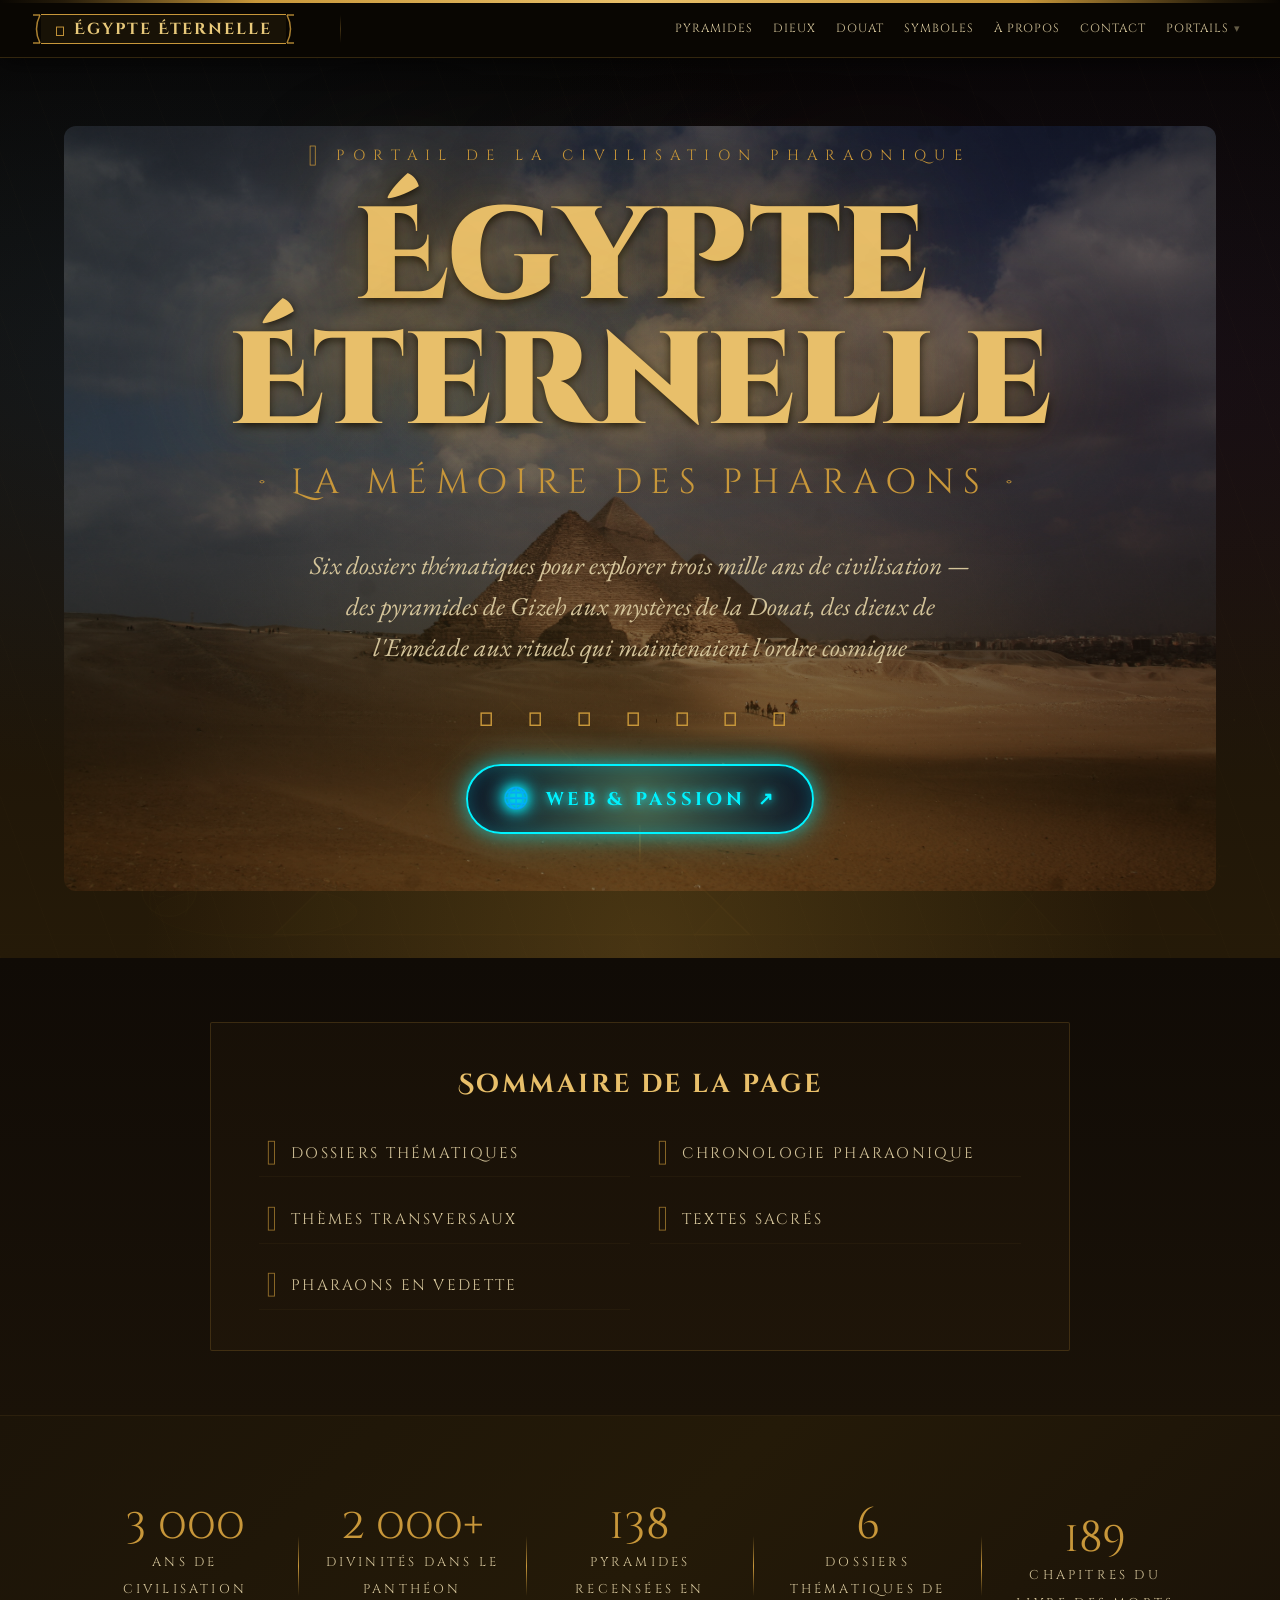
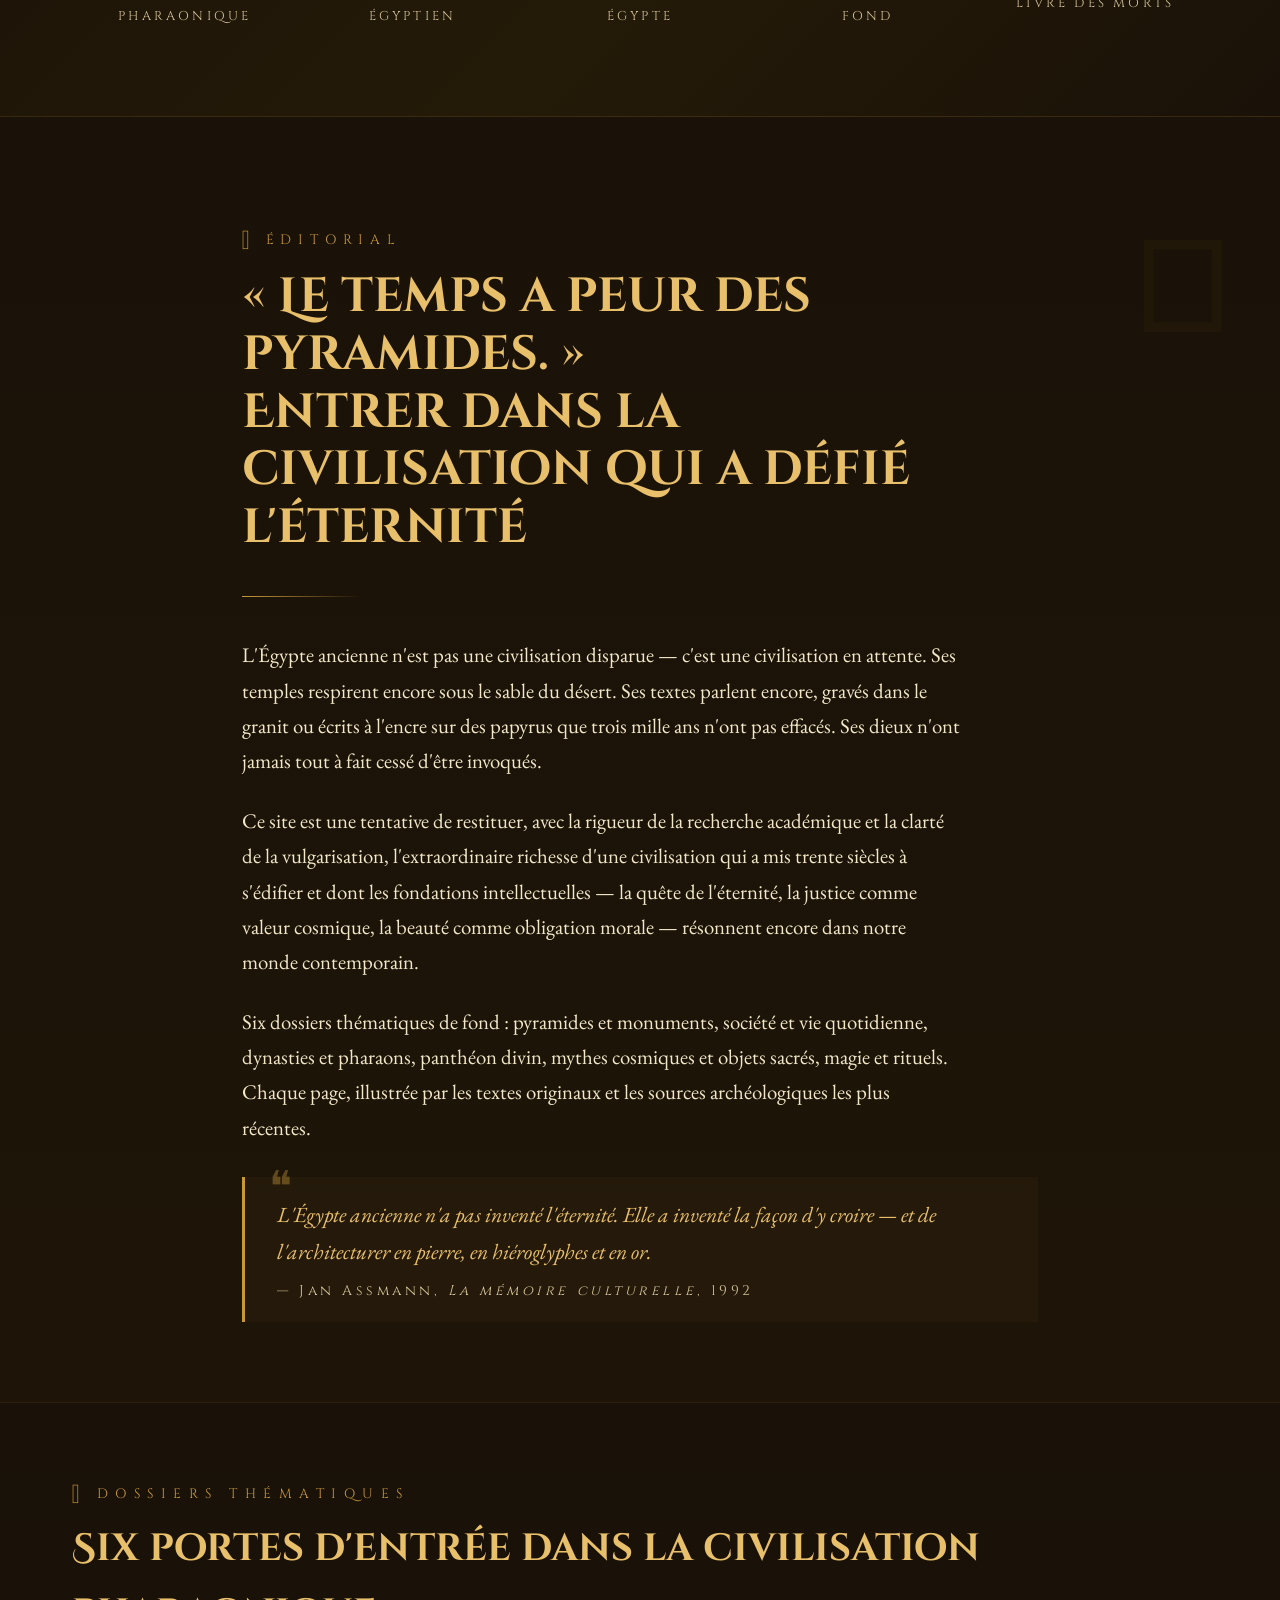
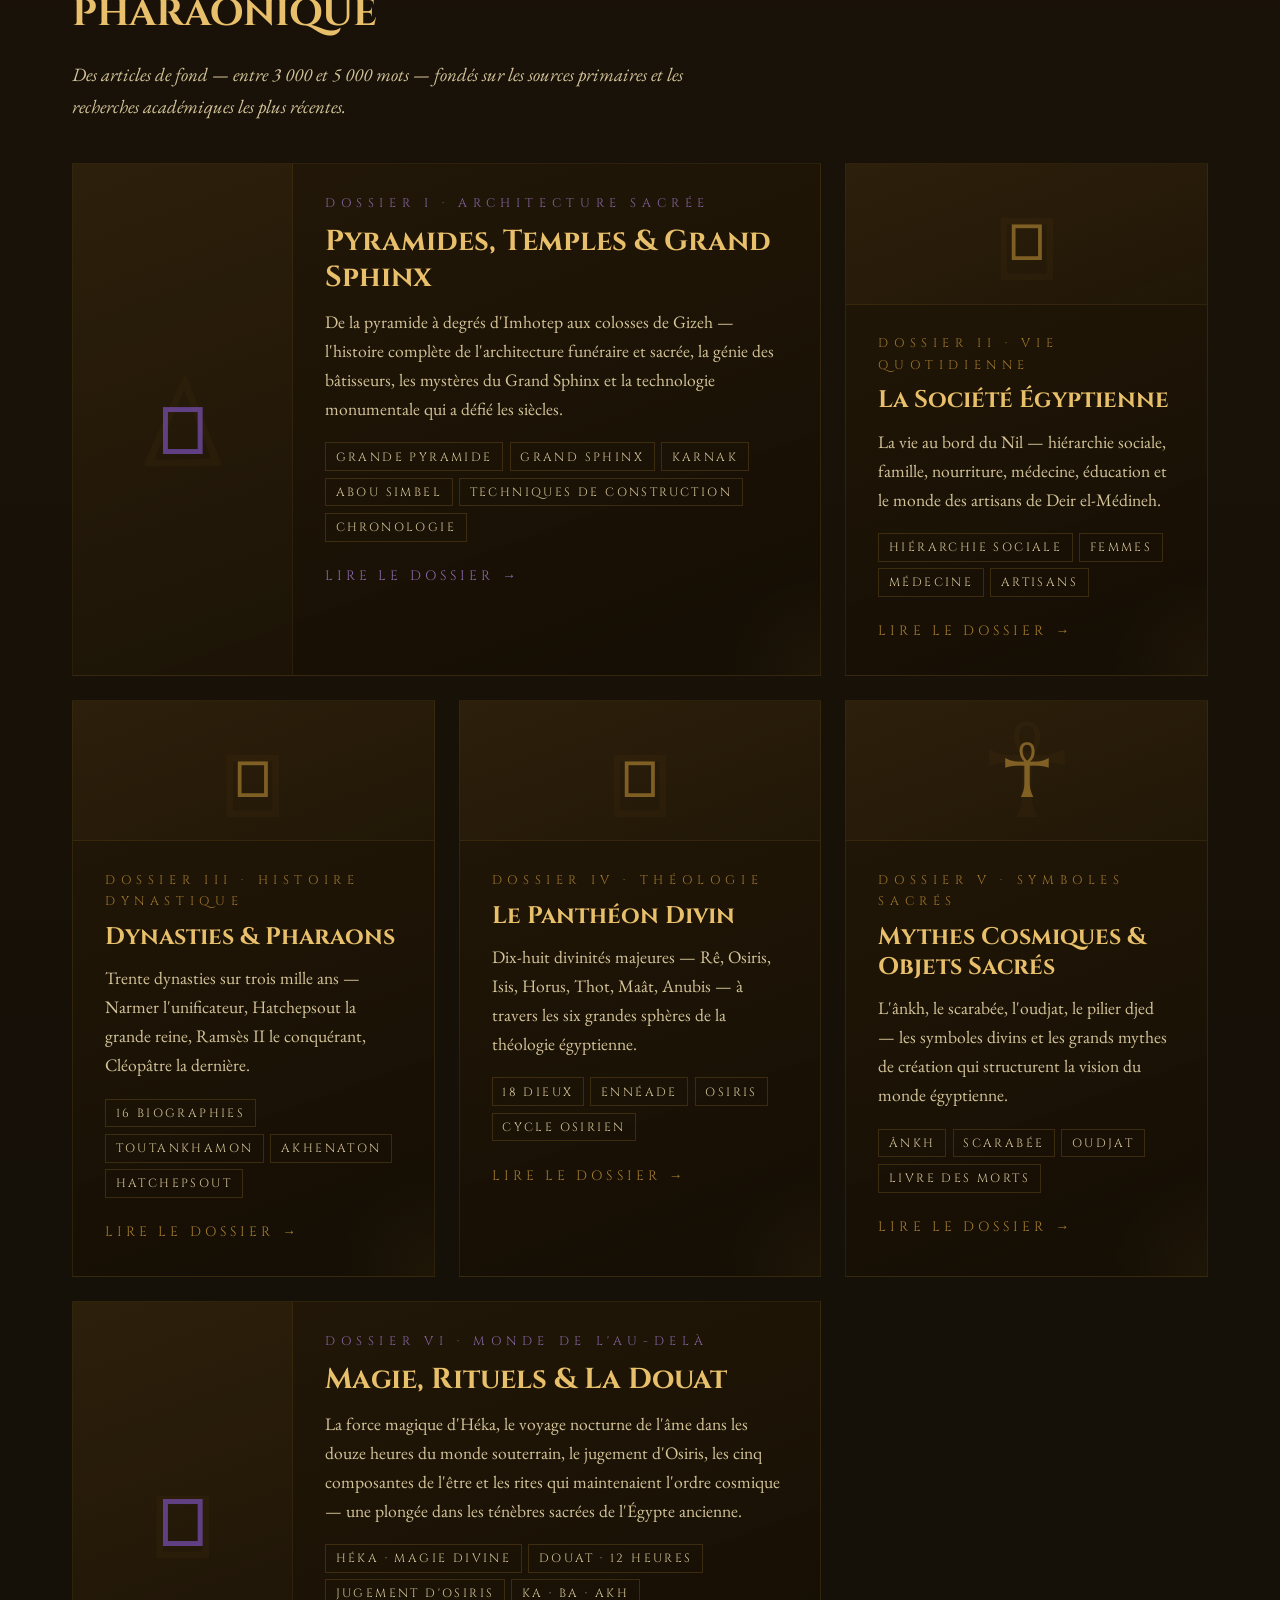
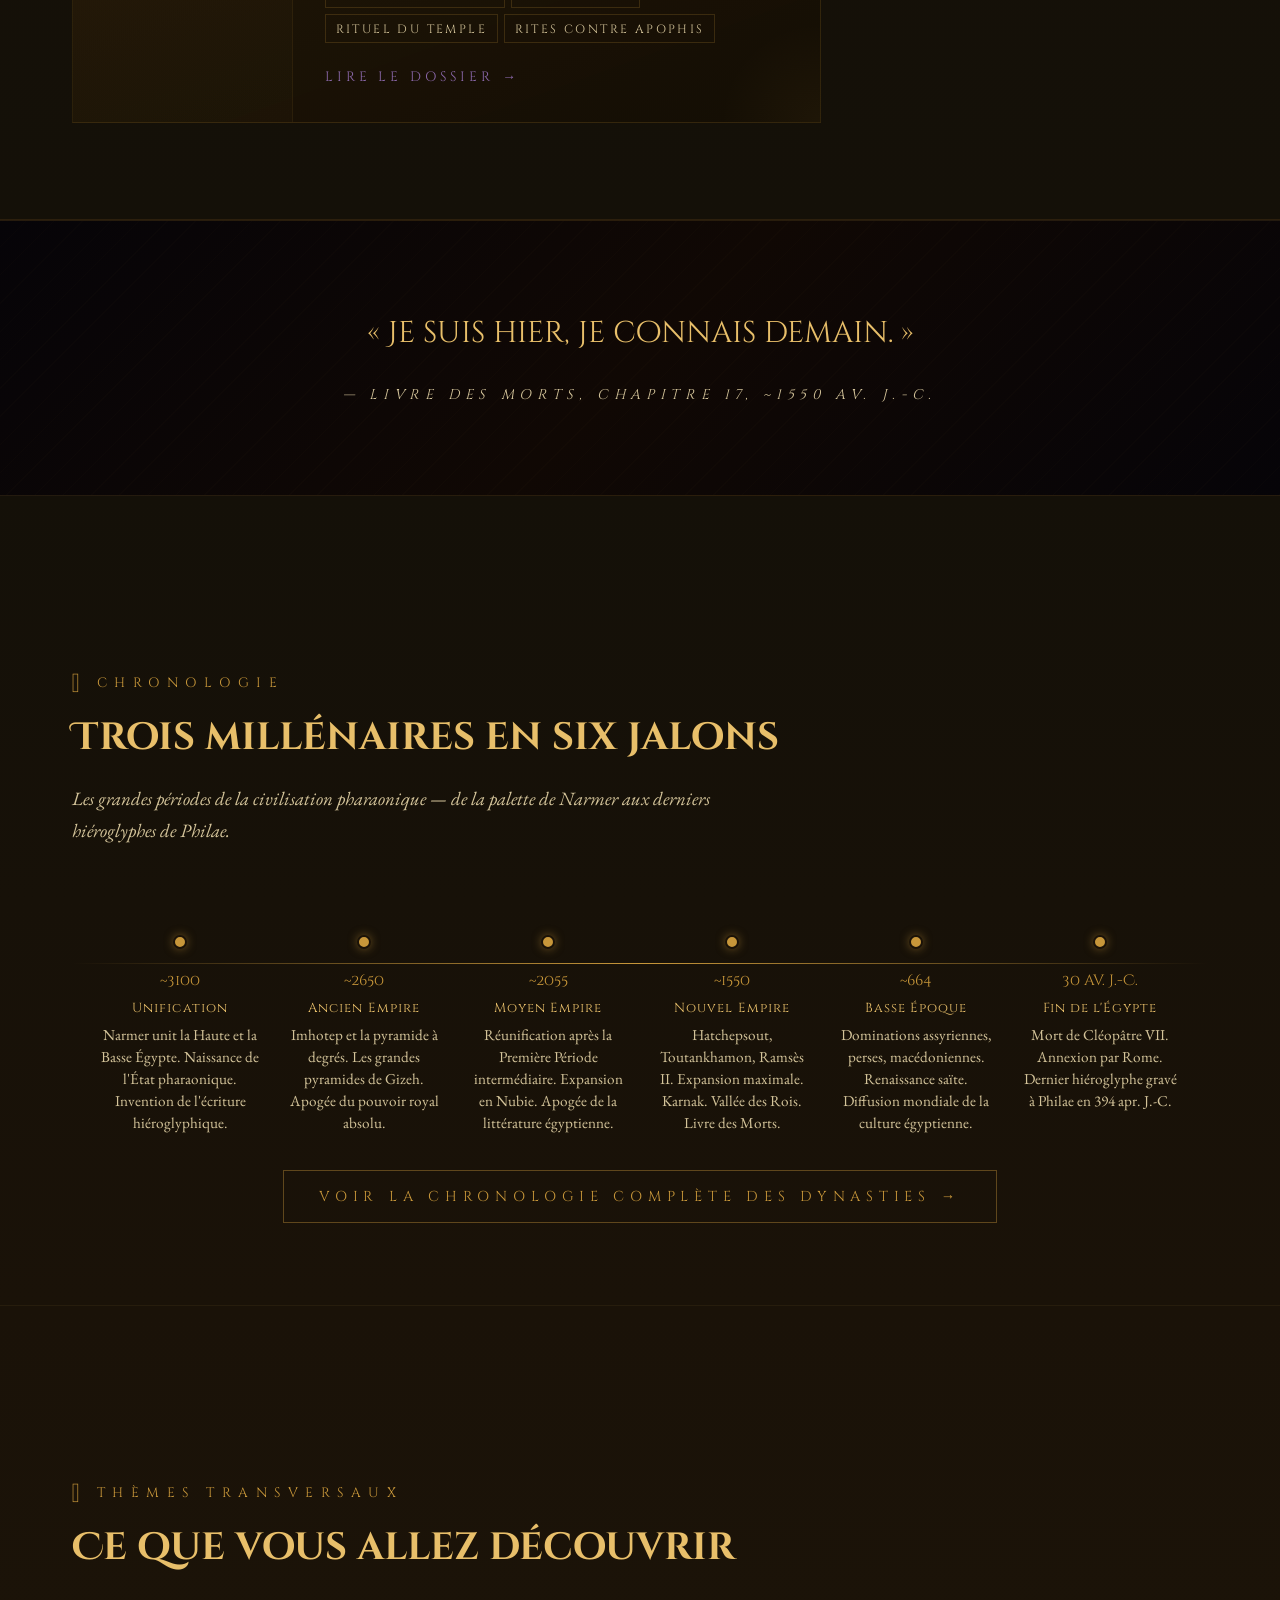
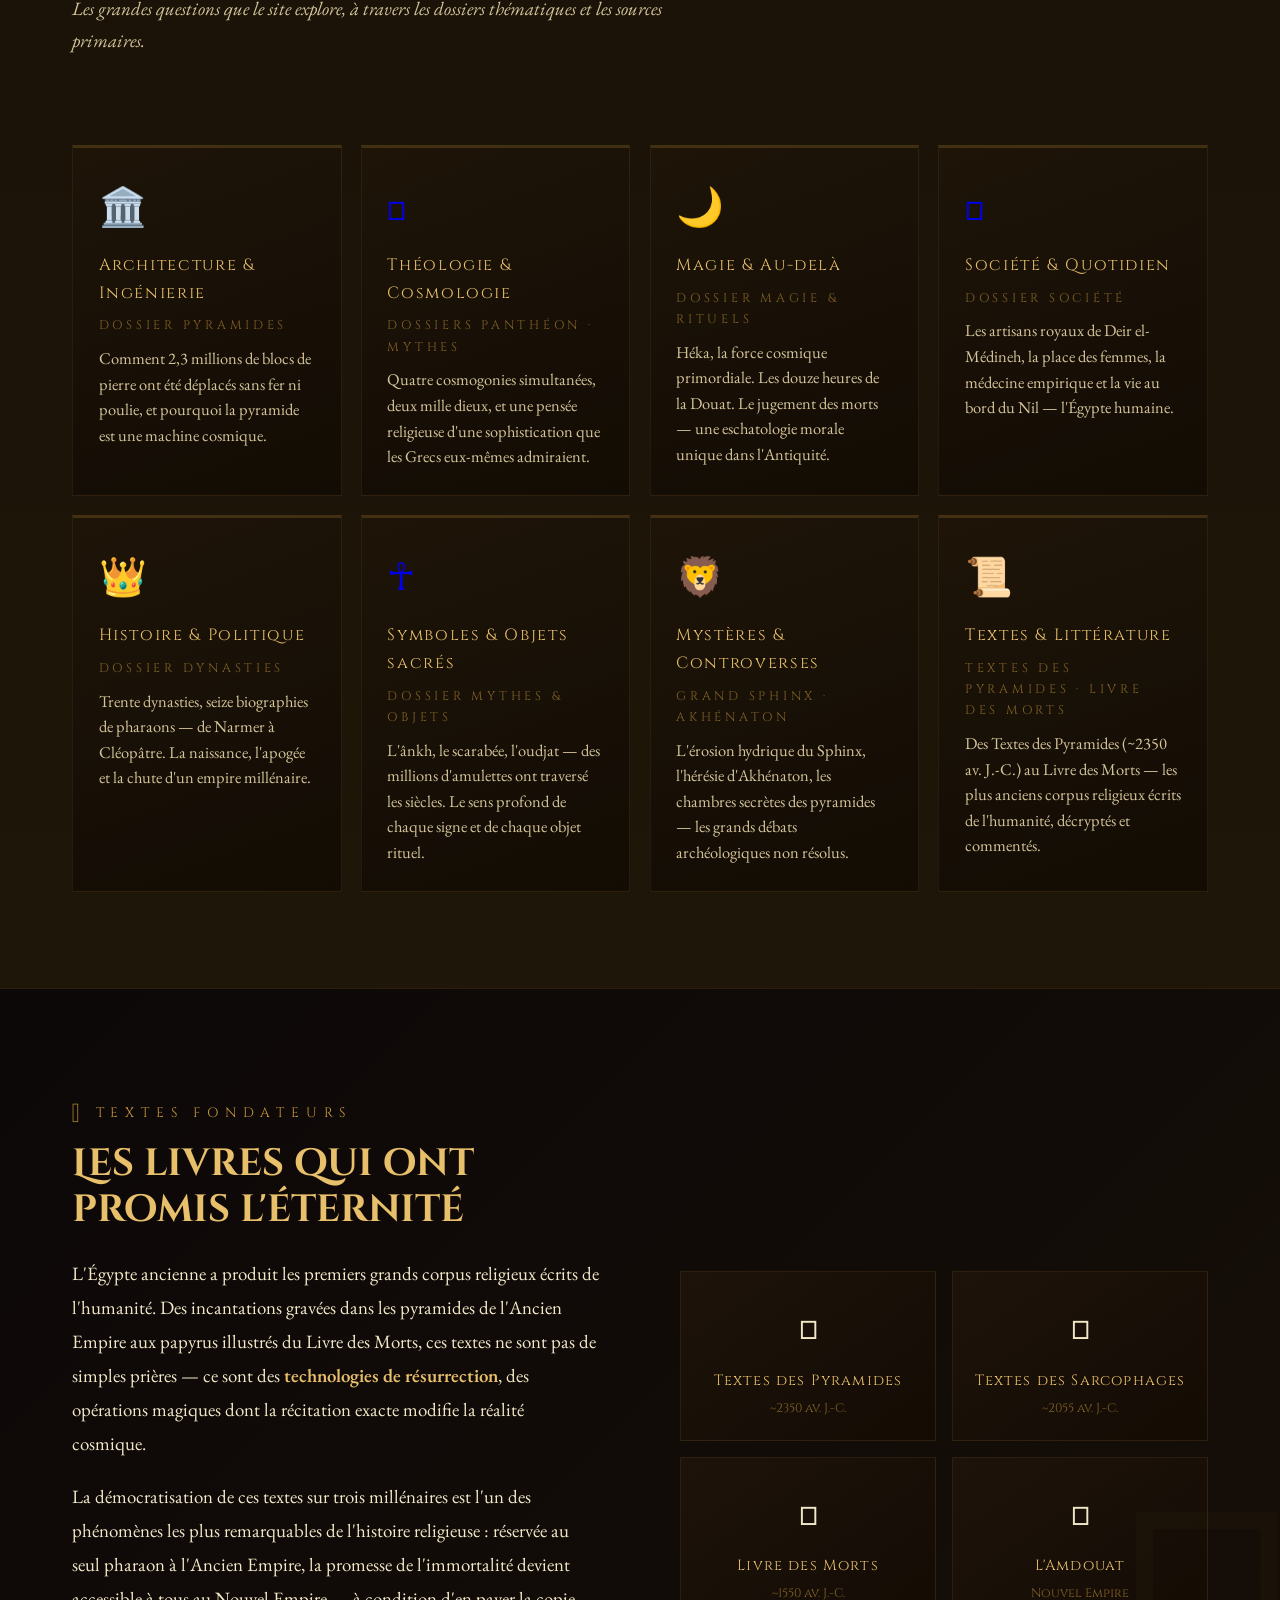
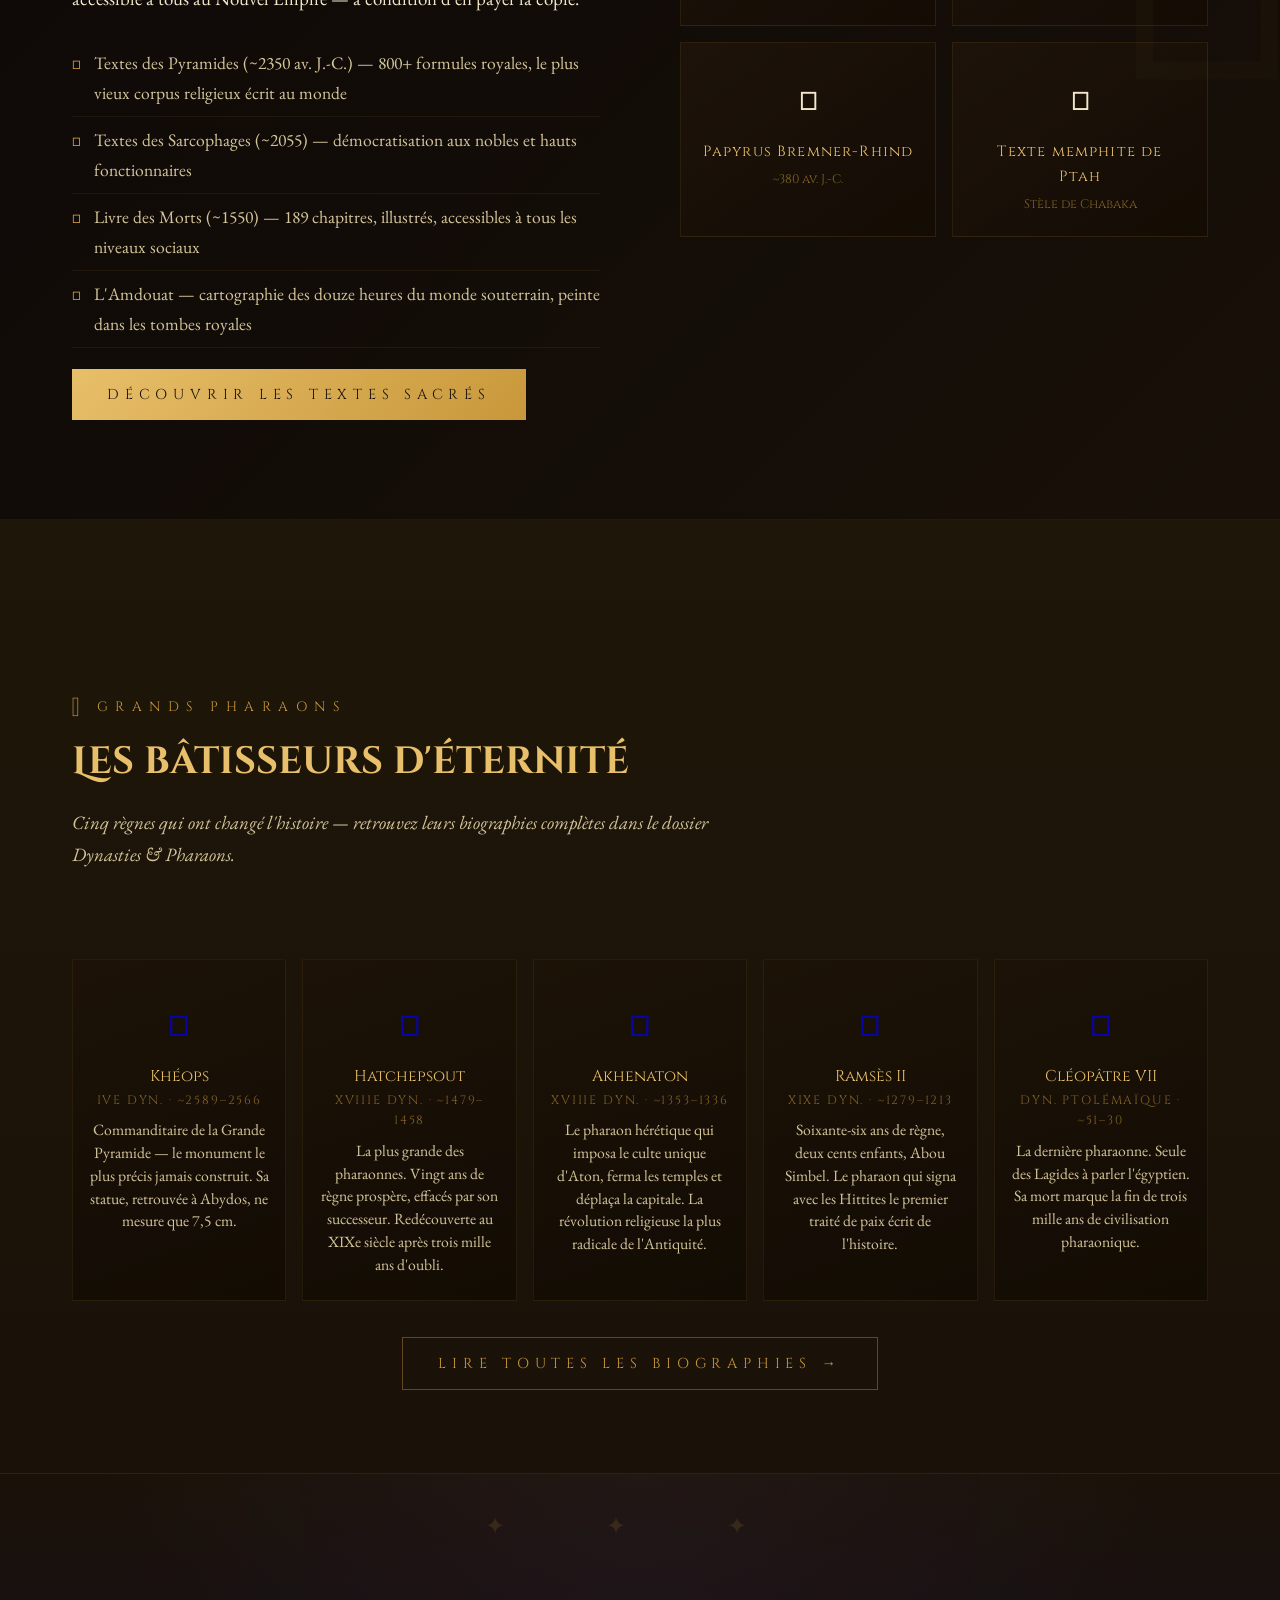
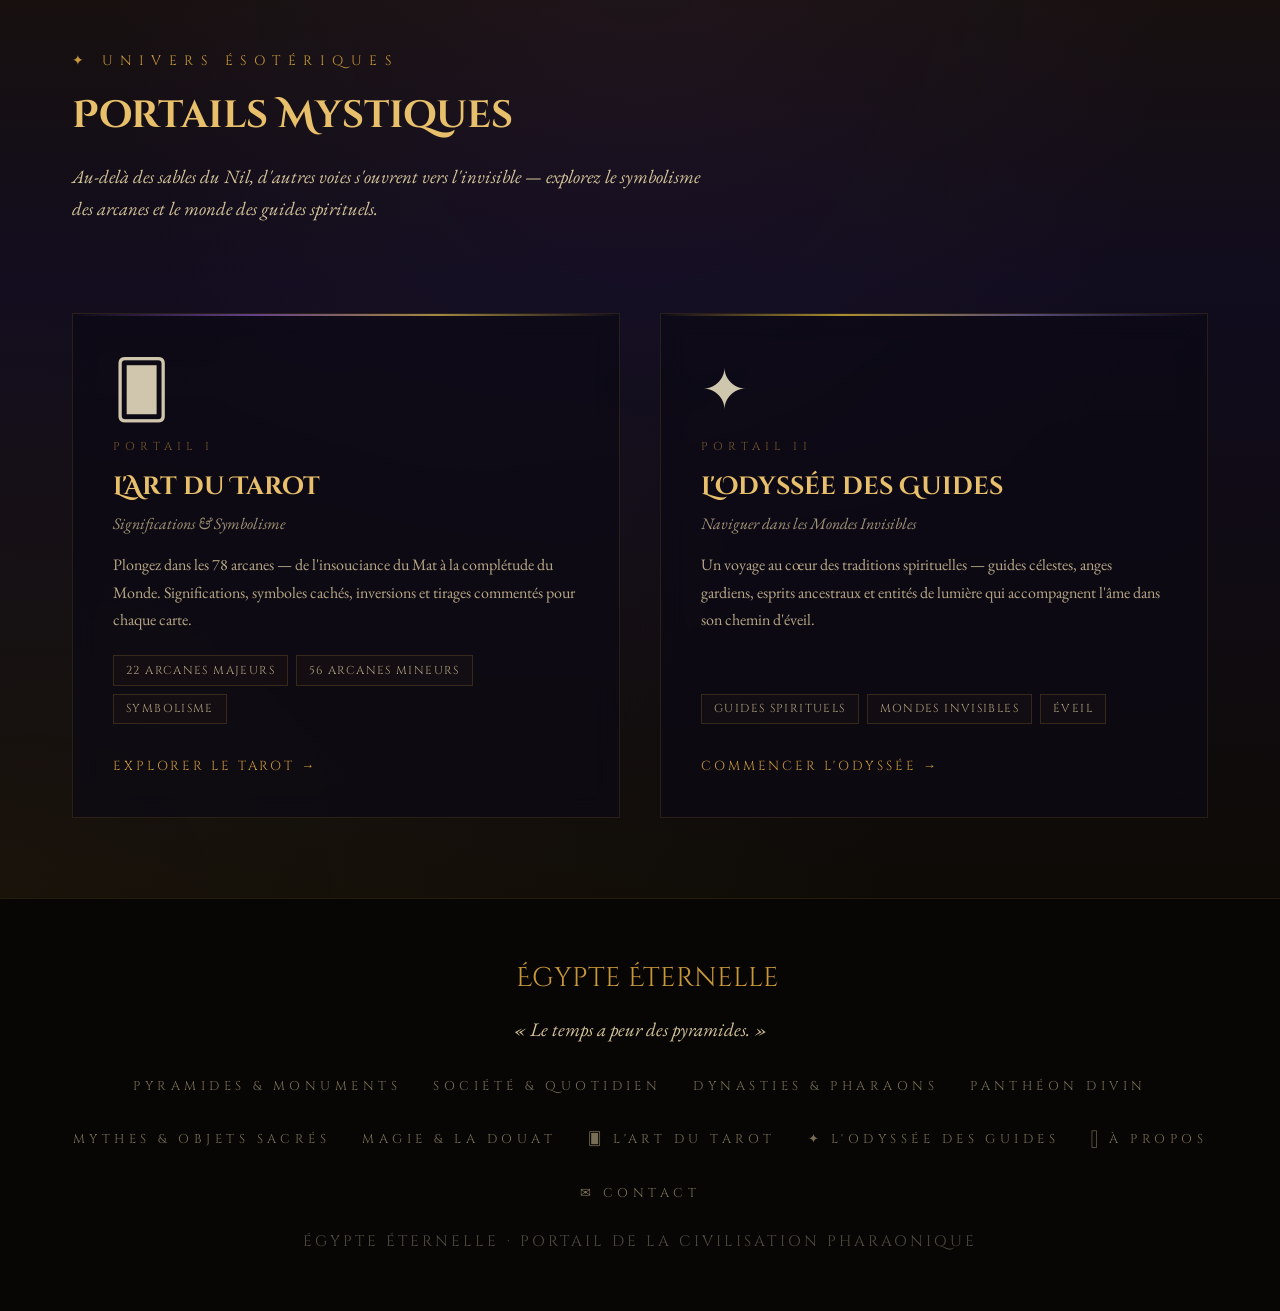
==== commit e1afbd63: "Harmonisation du logo cartouche royal, bouton néon Web & Passion et suppression du doublon odyssée" ====
--- a/index.html
+++ b/index.html
@@ -1,22 +1,19 @@
-<!doctype html>
+<!DOCTYPE html>
 <html lang="fr">
   <head>
-    <meta charset="UTF-8" />
-    <meta name="viewport" content="width=device-width, initial-scale=1.0" />
+    <meta charset="UTF-8">
+    <meta name="viewport" content="width=device-width, initial-scale=1.0">
     <title>Égypte Éternelle — Portail de la civilisation pharaonique</title>
     <meta
       name="description"
-      content="Découvrez les mystères de l'Égypte ancienne : pharaons, pyramides, panthéon divin et rituels magiques sur Égypte Éternelle."
-    />
+      content="Découvrez les mystères de l'Égypte ancienne : pharaons, pyramides, panthéon divin et rituels magiques sur Égypte Éternelle.">
     <link
       rel="canonical"
-      href="https://phil83470.github.io/egypte-eternelle/"
-    />
-    <link rel="preconnect" href="https://fonts.googleapis.com" />
+      href="https://phil83470.github.io/egypte-eternelle/">
+    <link rel="preconnect" href="https://fonts.googleapis.com">
     <link
       href="https://fonts.googleapis.com/css2?family=Cinzel+Decorative:wght@400;700;900&amp;family=Cinzel:wght@400;600;700&amp;family=EB+Garamond:ital,wght@0,400;0,500;1,400;1,500&amp;display=swap"
-      rel="stylesheet"
-    />
+      rel="stylesheet">
     <style>
       :root {
         --or: #c8973a;
@@ -2533,9 +2530,8 @@
     </style>
     <meta
       name="google-site-verification"
-      content="D8OkbvYNBbBAvV2y_LdKDhCRRLkptl8ngDaBmBdrLNI"
-    />
-    <link rel="stylesheet" href="responsive-site.css" />
+      content="D8OkbvYNBbBAvV2y_LdKDhCRRLkptl8ngDaBmBdrLNI">
+    <link rel="stylesheet" href="responsive-site.css">
   </head>
 
   <body>
@@ -2549,13 +2545,6 @@
     <header class="site-header" id="site-header">
       <div class="site-header-inner">
         <!-- Marque / Logo cartouche -->
-        <a
-          href="https://webetpassion.fr"
-          class="sh-back-link"
-          target="_blank"
-          rel="noopener"
-          >← Web &amp; Passion</a
-        >
         <a href="index.html#accueil" class="sh-brand">
           <div class="sh-cartouche">
             <!-- Cap gauche du cartouche -->
@@ -2761,8 +2750,7 @@
         <img
           src="images/images/vue-pyramides.jpg"
           alt="Les Grandes Pyramides au coucher du soleil"
-          loading="eager"
-        />
+          loading="eager">
       </div>
       <div class="stars" id="stars"></div>
 
@@ -2899,7 +2887,7 @@
 
       <div class="hero-content">
         <p class="hero-eyebrow">𓂀 Portail de la Civilisation Pharaonique</p>
-        <h1 class="hero-logo">Égypte<br />Éternelle</h1>
+        <h1 class="hero-logo">Égypte<br>Éternelle</h1>
         <span class="hero-logo-sub">𓇳 · La mémoire des pharaons · 𓇳</span>
         <p class="hero-tagline">
           Six dossiers thématiques pour explorer trois mille ans de civilisation
@@ -2907,6 +2895,21 @@
           l'Ennéade aux rituels qui maintenaient l'ordre cosmique
         </p>
         <div class="hero-hieroglyphs">𓂀 𓆣 𓇳 𓁹 𓅃 𓊹 𓌀</div>
+
+        <!-- Bouton Web & Passion Néon -->
+        <div class="hero-actions">
+          <a
+            href="https://webetpassion.fr"
+            class="hero-btn-webetpassion"
+            target="_blank"
+            rel="noopener"
+            title="Visiter Web & Passion"
+          >
+            <span class="neon-icon">🌐</span>
+            <span class="neon-text">Web &amp; Passion</span>
+            <span class="neon-arrow">↗</span>
+          </a>
+        </div>
 
         <a class="scroll-hint" href="#dossiers">Découvrir</a>
       </div>
@@ -2969,7 +2972,7 @@
       <div class="container">
         <p class="intro-eyebrow">𓂀 Éditorial</p>
         <h2 class="intro-title">
-          « Le temps a peur des pyramides. »<br />Entrer dans la civilisation
+          « Le temps a peur des pyramides. »<br>Entrer dans la civilisation
           qui a défié l'éternité
         </h2>
         <div class="intro-divider"></div>
--- a/responsive-site.css
+++ b/responsive-site.css
@@ -108,4 +108,172 @@
   .section-illustration {
     max-height: min(46vh, 340px);
   }
+}
+
+/* ============================================================
+   BOUTON WEB & PASSION — STYLE NÉON BLEU ULTRA-VISIBLE
+   ============================================================ */
+.hero-actions {
+  display: flex;
+  justify-content: center;
+  align-items: center;
+  margin: 1.2rem auto 2.4rem;
+  position: relative;
+  z-index: 5;
+}
+
+.hero-btn-webetpassion {
+  display: inline-flex !important;
+  align-items: center !important;
+  justify-content: center !important;
+  gap: 0.8rem !important;
+  padding: 0.95rem 2.2rem !important;
+  font-family: 'Cinzel', 'Cinzel Decorative', Georgia, serif !important;
+  font-size: 1.15rem !important;
+  font-weight: 700 !important;
+  letter-spacing: 0.2em !important;
+  text-transform: uppercase !important;
+  text-decoration: none !important;
+  color: #00f3ff !important;
+  background: radial-gradient(circle at 50% 50%, rgba(0, 243, 255, 0.22) 0%, rgba(5, 20, 42, 0.85) 100%) !important;
+  border: 2px solid #00f3ff !important;
+  border-radius: 50px !important;
+  box-shadow: 0 0 18px rgba(0, 243, 255, 0.5),
+              0 0 40px rgba(0, 243, 255, 0.3),
+              inset 0 0 16px rgba(0, 243, 255, 0.25) !important;
+  text-shadow: 0 0 8px rgba(0, 243, 255, 0.9),
+               0 0 20px rgba(0, 243, 255, 0.6) !important;
+  backdrop-filter: blur(10px) !important;
+  -webkit-backdrop-filter: blur(10px) !important;
+  transition: all 0.35s cubic-bezier(0.2, 0.8, 0.2, 1) !important;
+  cursor: pointer !important;
+  animation: neonPulse 3s ease-in-out infinite !important;
+}
+
+.hero-btn-webetpassion:hover {
+  color: #ffffff !important;
+  background: radial-gradient(circle at 50% 50%, rgba(0, 243, 255, 0.42) 0%, rgba(0, 95, 190, 0.9) 100%) !important;
+  border-color: #a8faff !important;
+  transform: translateY(-3px) scale(1.04) !important;
+  box-shadow: 0 0 30px rgba(0, 243, 255, 0.85),
+              0 0 60px rgba(0, 243, 255, 0.55),
+              inset 0 0 22px rgba(0, 243, 255, 0.4) !important;
+  text-shadow: 0 0 12px #00f3ff,
+               0 0 26px #00f3ff,
+               0 0 42px #00f3ff !important;
+}
+
+.hero-btn-webetpassion .neon-icon {
+  font-size: 1.3rem !important;
+  filter: drop-shadow(0 0 8px #00f3ff) !important;
+}
+
+.hero-btn-webetpassion .neon-arrow {
+  font-size: 1.15rem !important;
+  transition: transform 0.3s ease !important;
+  display: inline-block !important;
+}
+
+.hero-btn-webetpassion:hover .neon-arrow {
+  transform: translate(3px, -3px) !important;
+}
+
+@keyframes neonPulse {
+  0%, 100% {
+    box-shadow: 0 0 16px rgba(0, 243, 255, 0.45),
+                0 0 35px rgba(0, 243, 255, 0.25),
+                inset 0 0 14px rgba(0, 243, 255, 0.2);
+    border-color: #00f3ff;
+  }
+  50% {
+    box-shadow: 0 0 28px rgba(0, 243, 255, 0.75),
+                0 0 55px rgba(0, 243, 255, 0.45),
+                inset 0 0 22px rgba(0, 243, 255, 0.35);
+    border-color: #7df9ff;
+  }
+}
+
+@media (max-width: 600px) {
+  .hero-btn-webetpassion {
+    padding: 0.8rem 1.6rem !important;
+    font-size: 0.95rem !important;
+    letter-spacing: 0.16em !important;
+  }
+}
+
+/* ============================================================
+   LOGO / CARTOUCHE ROYAL UNIFIÉ ET CLIQUABLE SUR TOUT LE SITE
+   ============================================================ */
+.sh-brand,
+a.sh-brand {
+  display: inline-flex !important;
+  align-items: center !important;
+  gap: 0 !important;
+  text-decoration: none !important;
+  flex-shrink: 0 !important;
+  transition: transform 0.3s ease, filter 0.3s ease !important;
+  cursor: pointer !important;
+}
+
+.sh-brand:hover {
+  transform: translateY(-1px) !important;
+  filter: drop-shadow(0 0 10px rgba(200, 151, 58, 0.6)) !important;
+}
+
+.sh-cartouche {
+  display: inline-flex !important;
+  align-items: center !important;
+}
+
+.sh-cartouche-body {
+  border-top: 1.5px solid #c8973a !important;
+  border-bottom: 1.5px solid #c8973a !important;
+  padding: 0 0.9rem !important;
+  display: inline-flex !important;
+  align-items: center !important;
+  gap: 0.55rem !important;
+  height: 30px !important;
+  background: rgba(200, 151, 58, 0.08) !important;
+  position: relative !important;
+}
+
+.sh-logo-text {
+  font-family: 'Cinzel Decorative', 'Cinzel', Georgia, serif !important;
+  font-size: 1rem !important;
+  font-weight: 700 !important;
+  color: #e8c97a !important;
+  letter-spacing: 0.12em !important;
+  white-space: nowrap !important;
+  line-height: 1 !important;
+}
+
+.sh-logo-glyph {
+  font-size: 1.25rem !important;
+  color: #c8973a !important;
+  opacity: 0.95 !important;
+  line-height: 1 !important;
+}
+
+.sh-cartouche svg.cap,
+svg.cap {
+  height: 30px !important;
+  width: 9px !important;
+  flex-shrink: 0 !important;
+  display: block !important;
+}
+
+@media (max-width: 600px) {
+  .sh-cartouche-body {
+    padding: 0 0.5rem !important;
+    height: 26px !important;
+    gap: 0.35rem !important;
+  }
+  .sh-logo-text {
+    font-size: 0.8rem !important;
+  }
+  .sh-cartouche svg.cap,
+  svg.cap {
+    height: 26px !important;
+    width: 8px !important;
+  }
 }
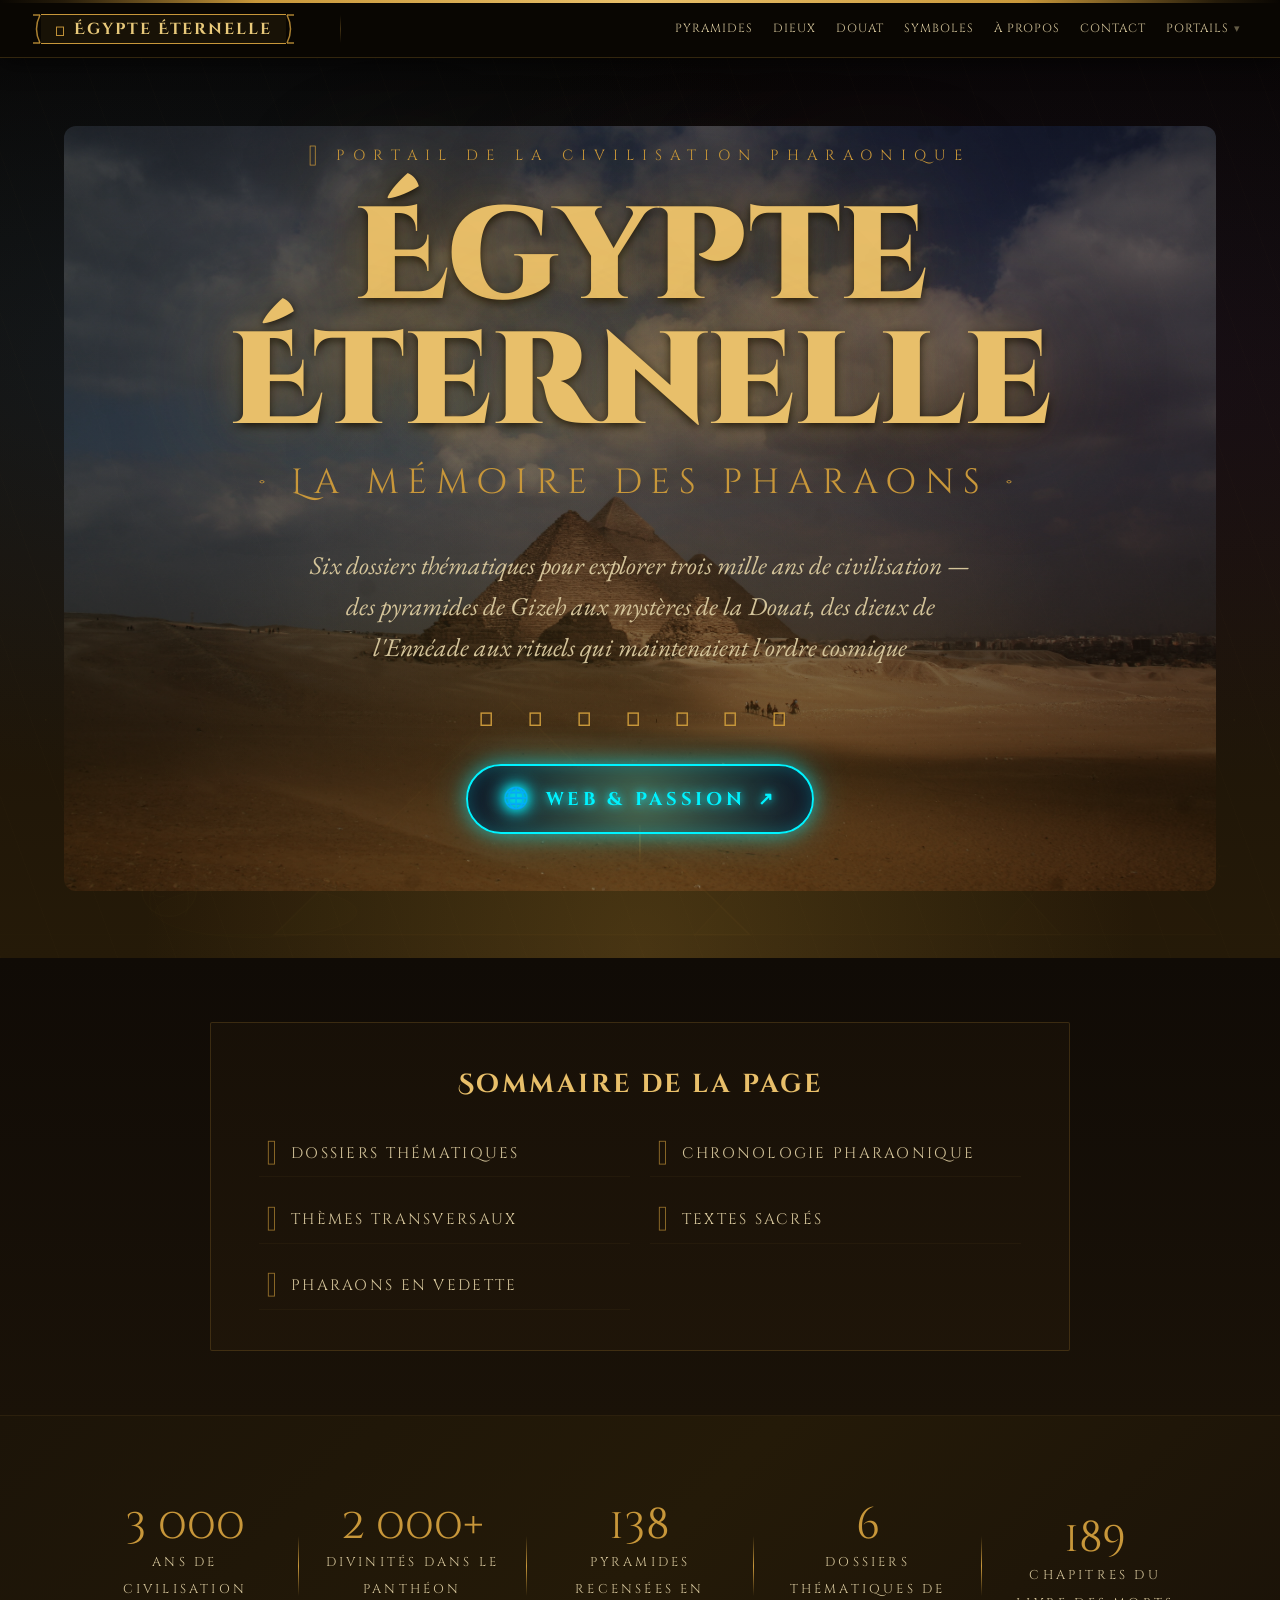
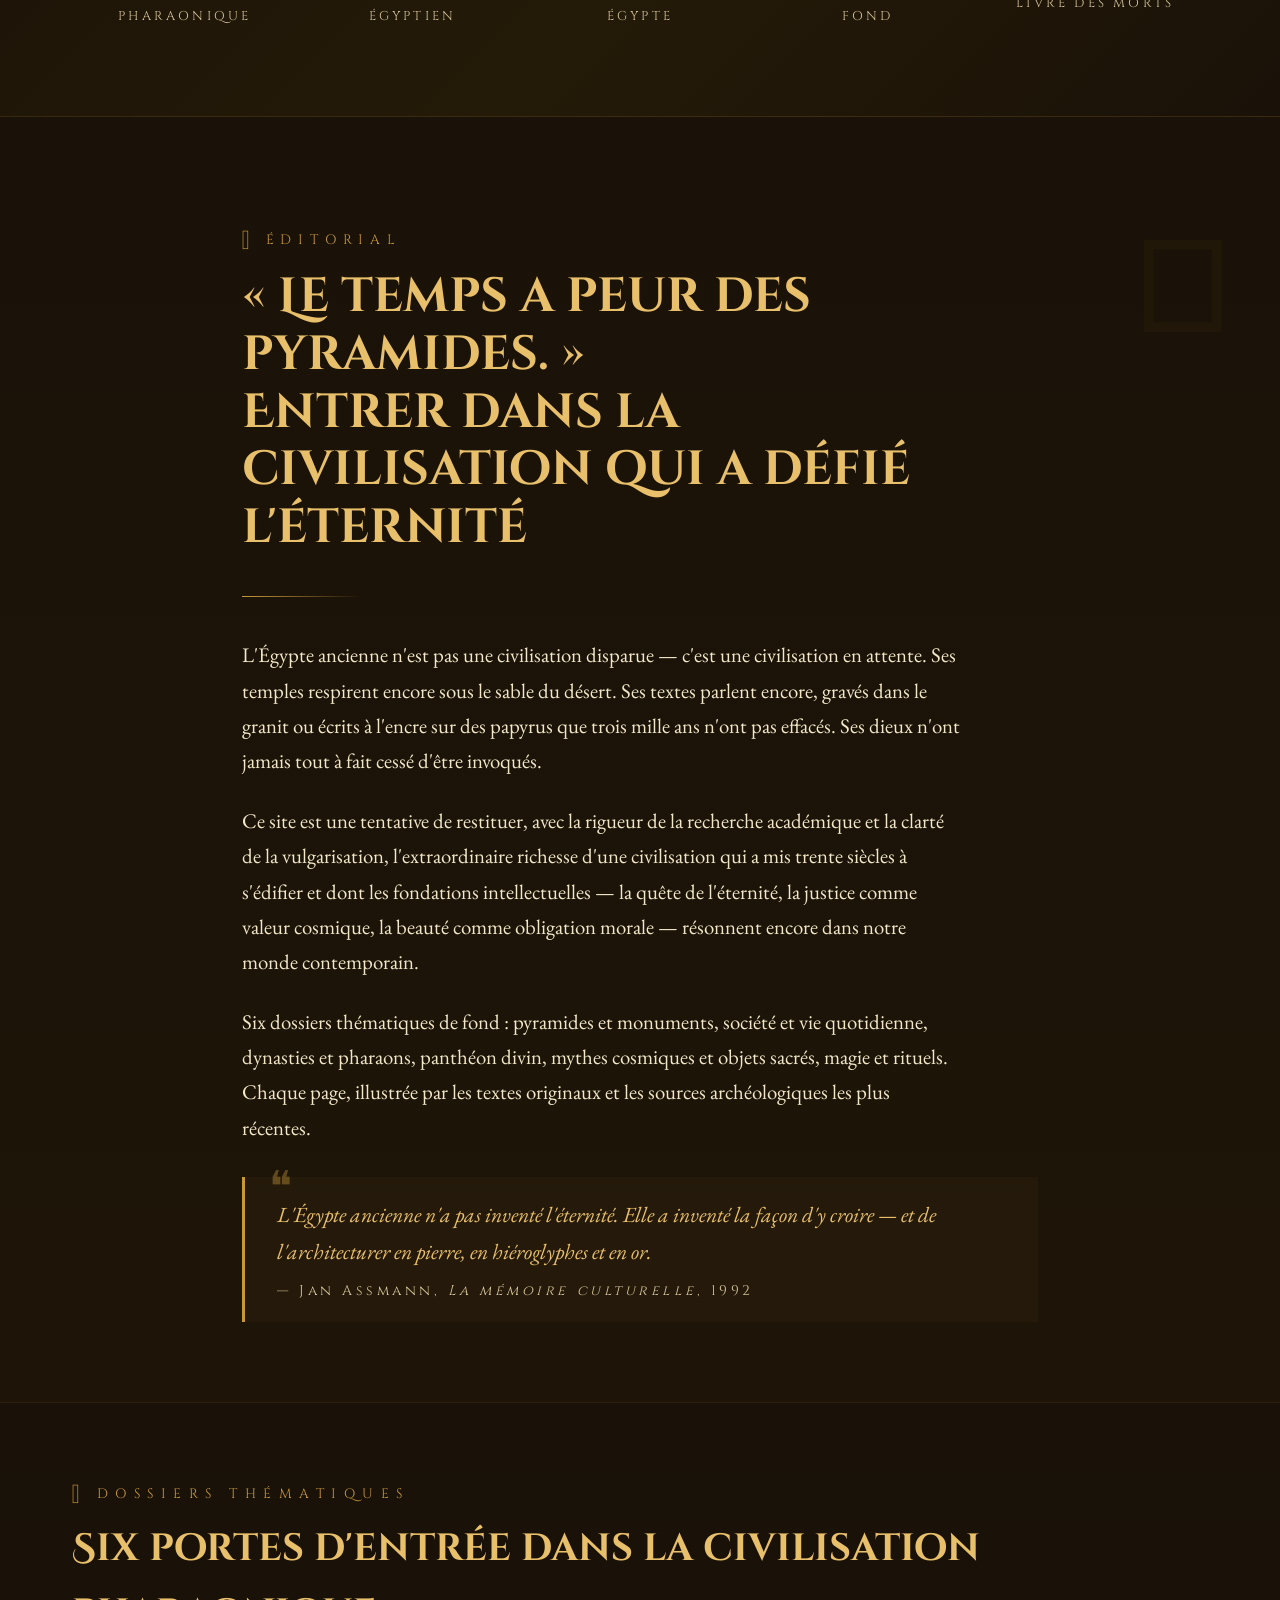
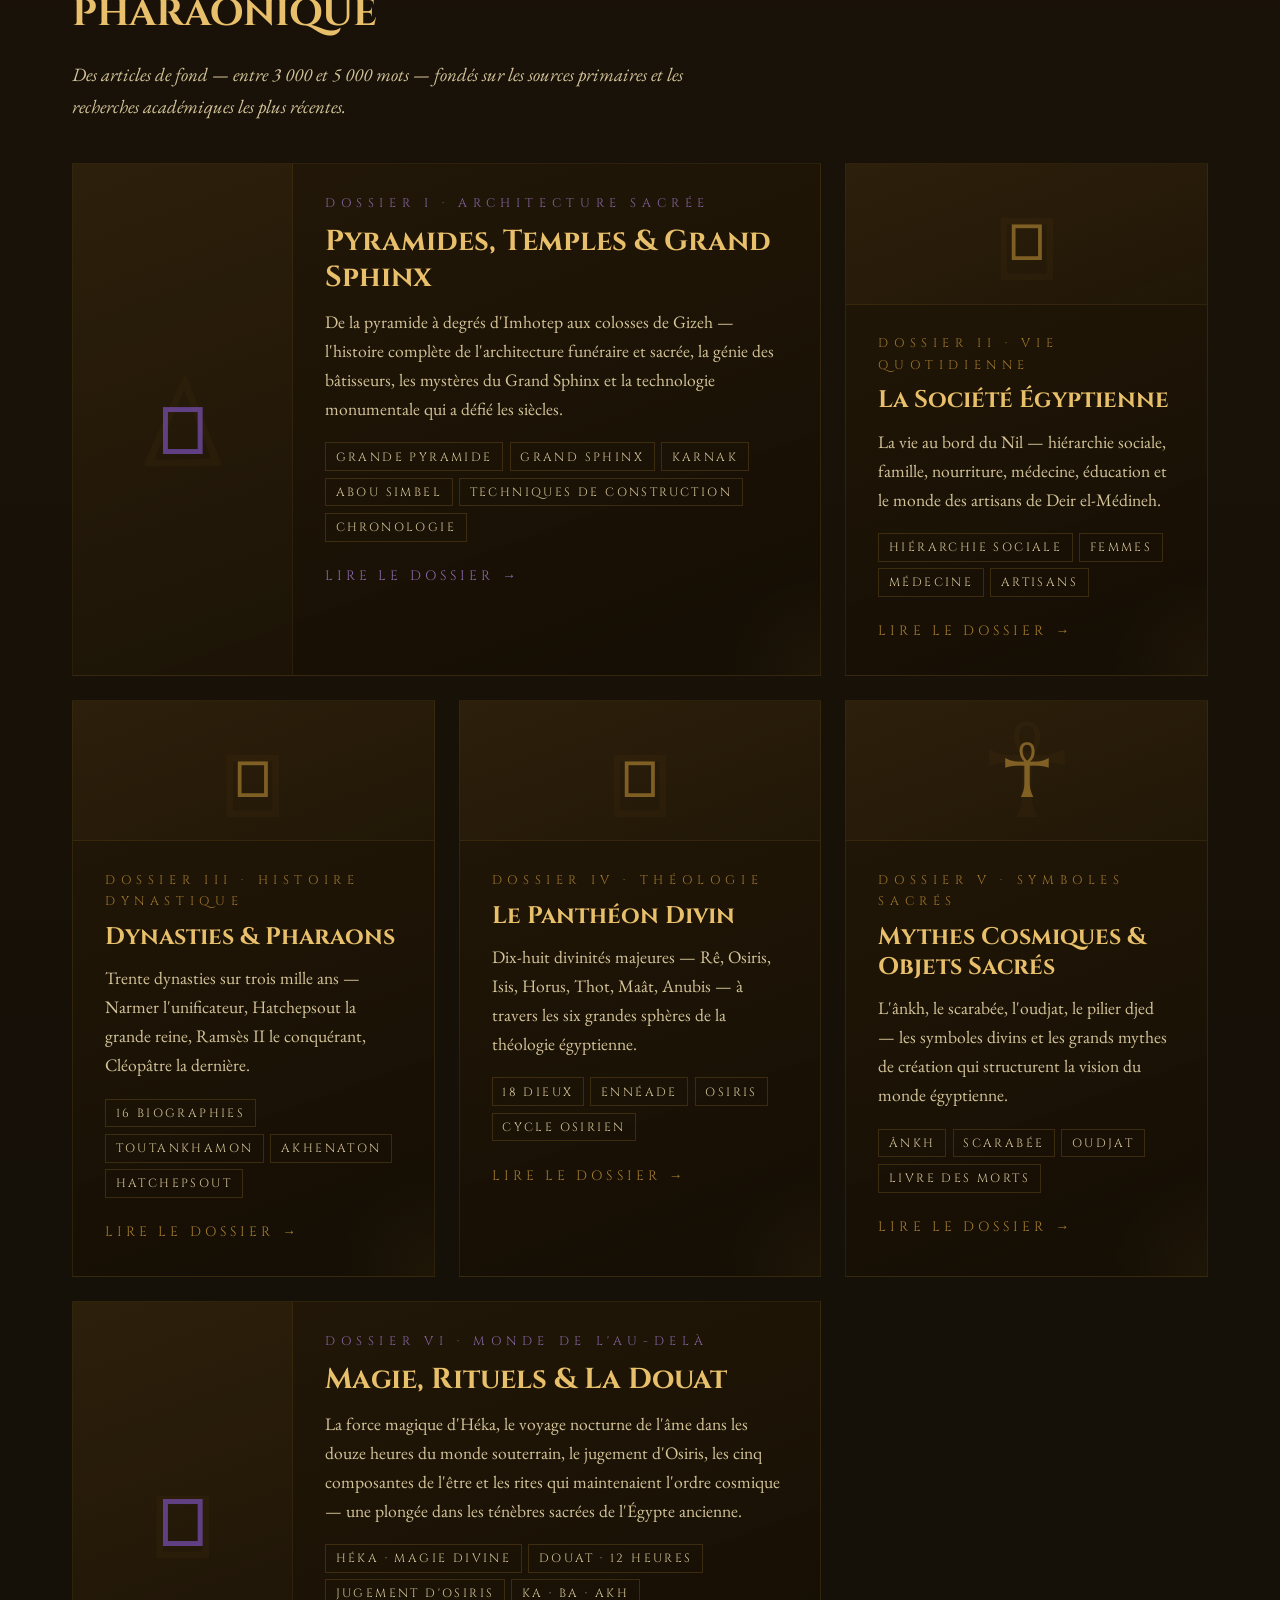
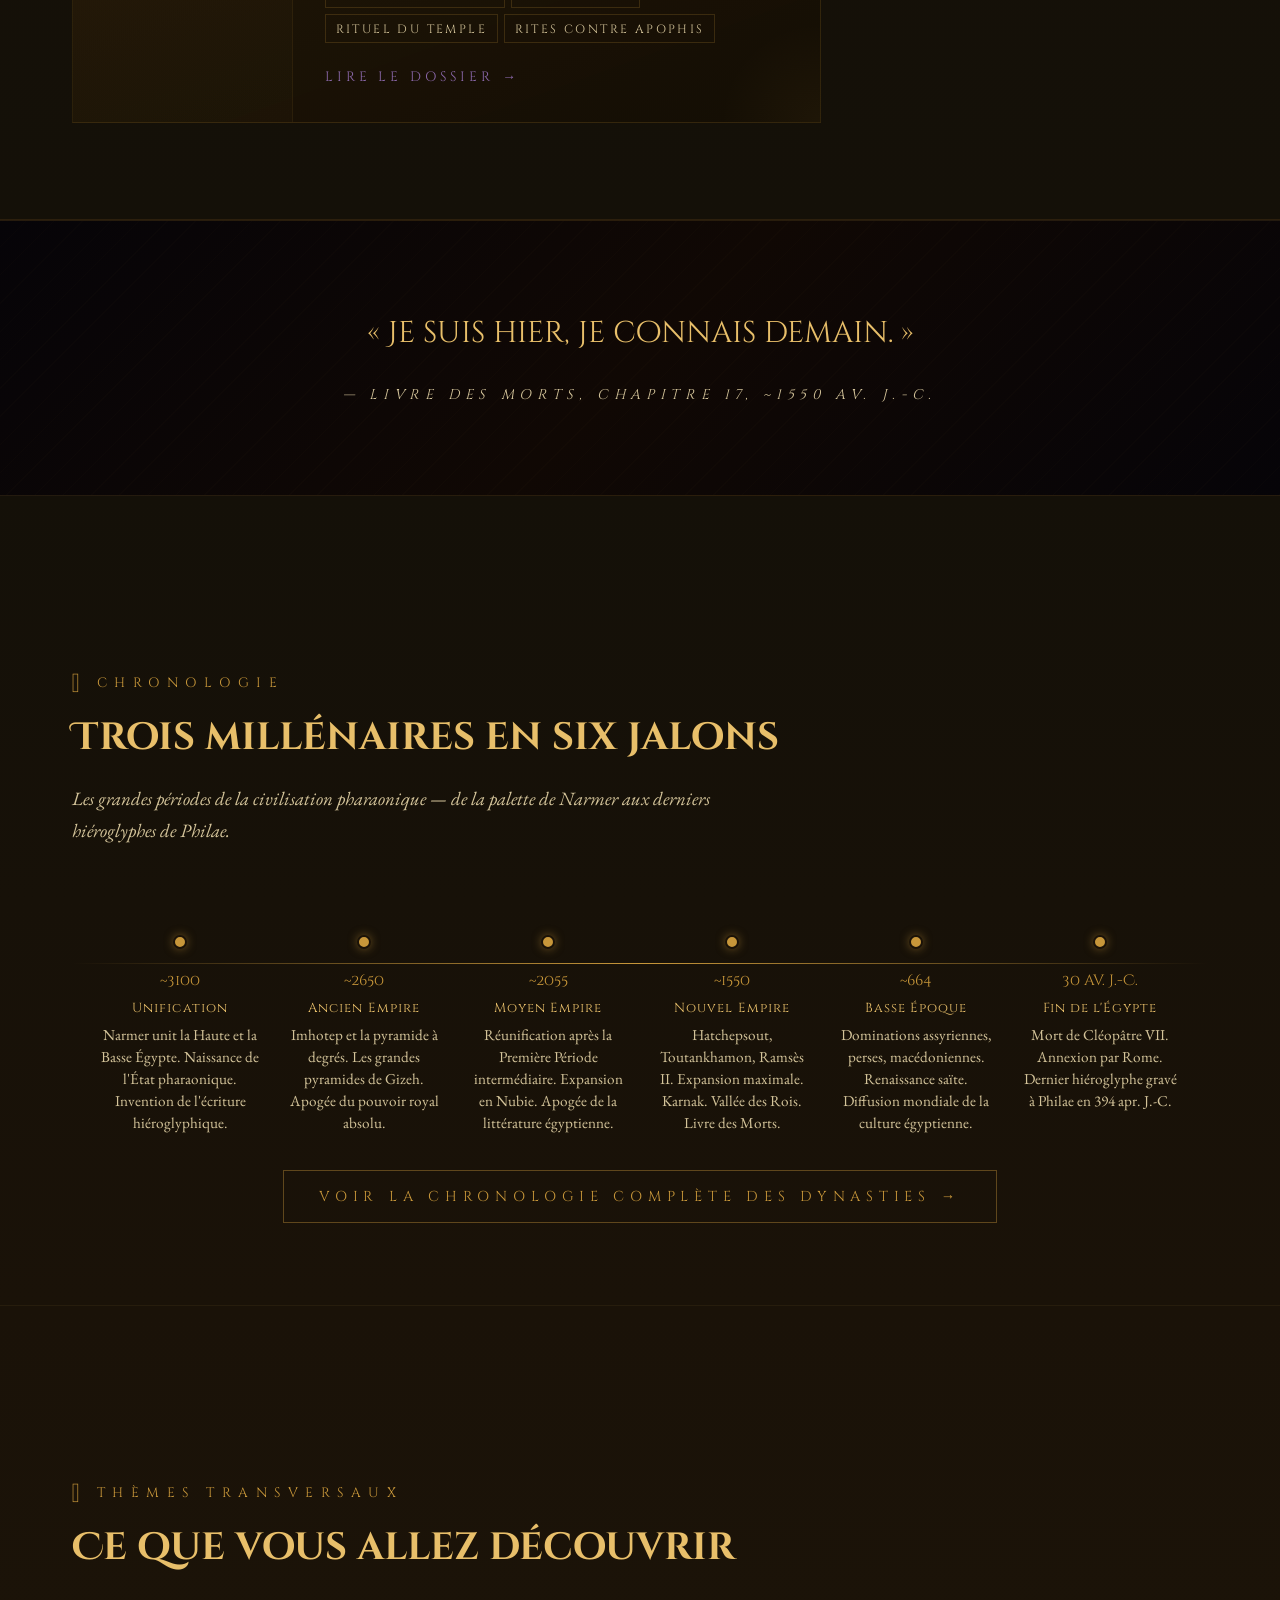
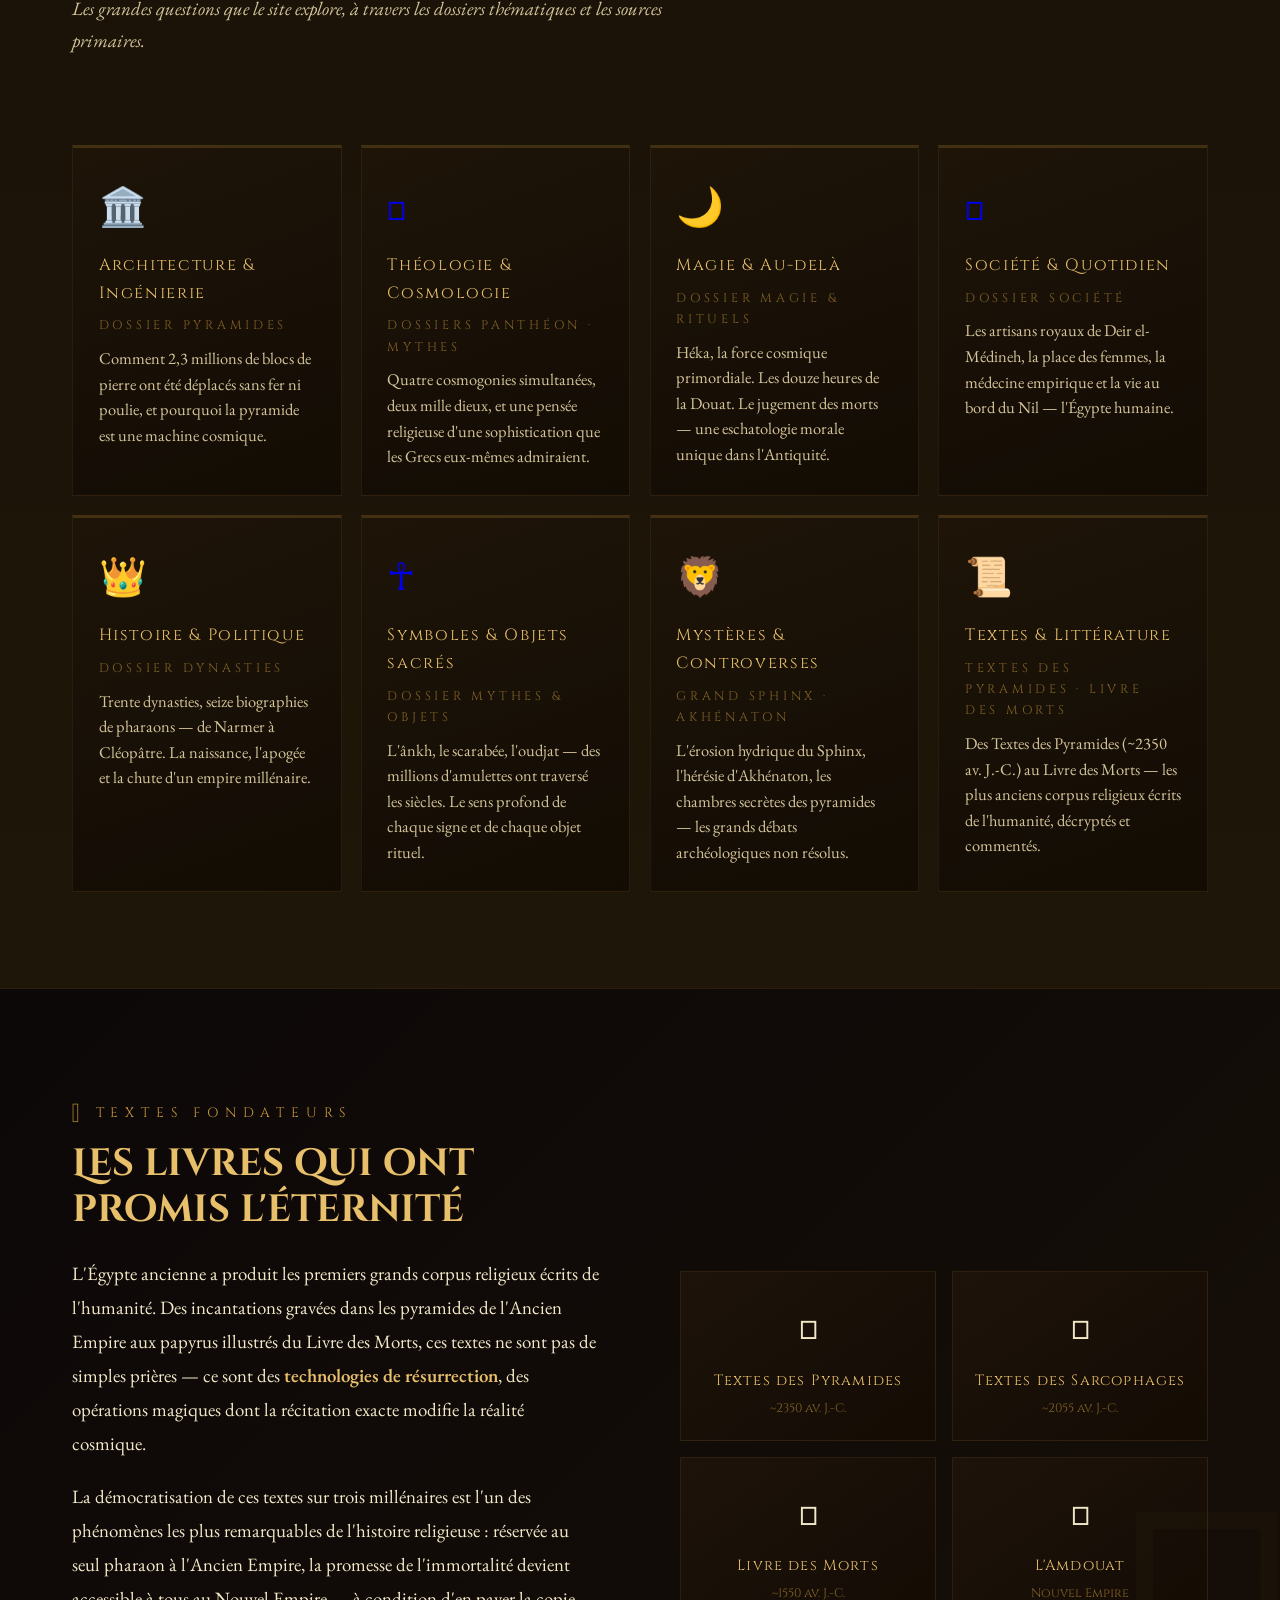
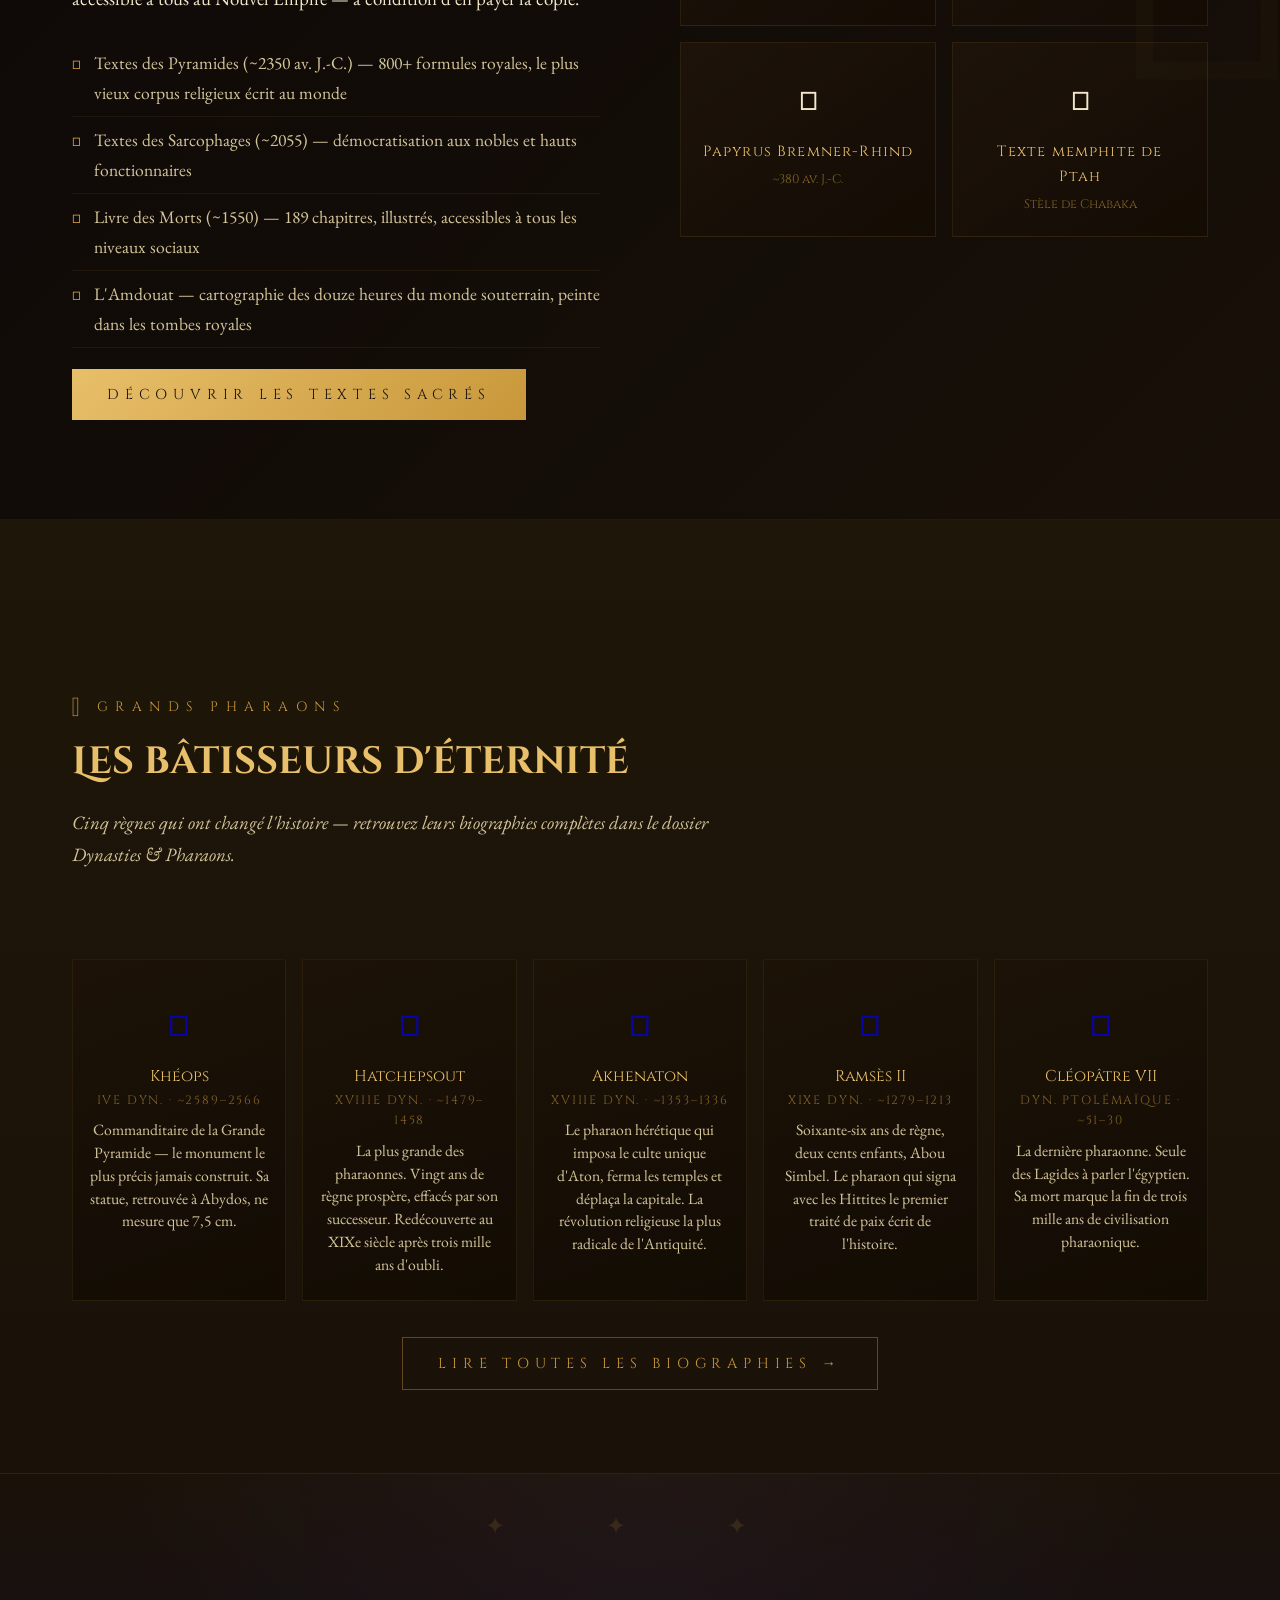
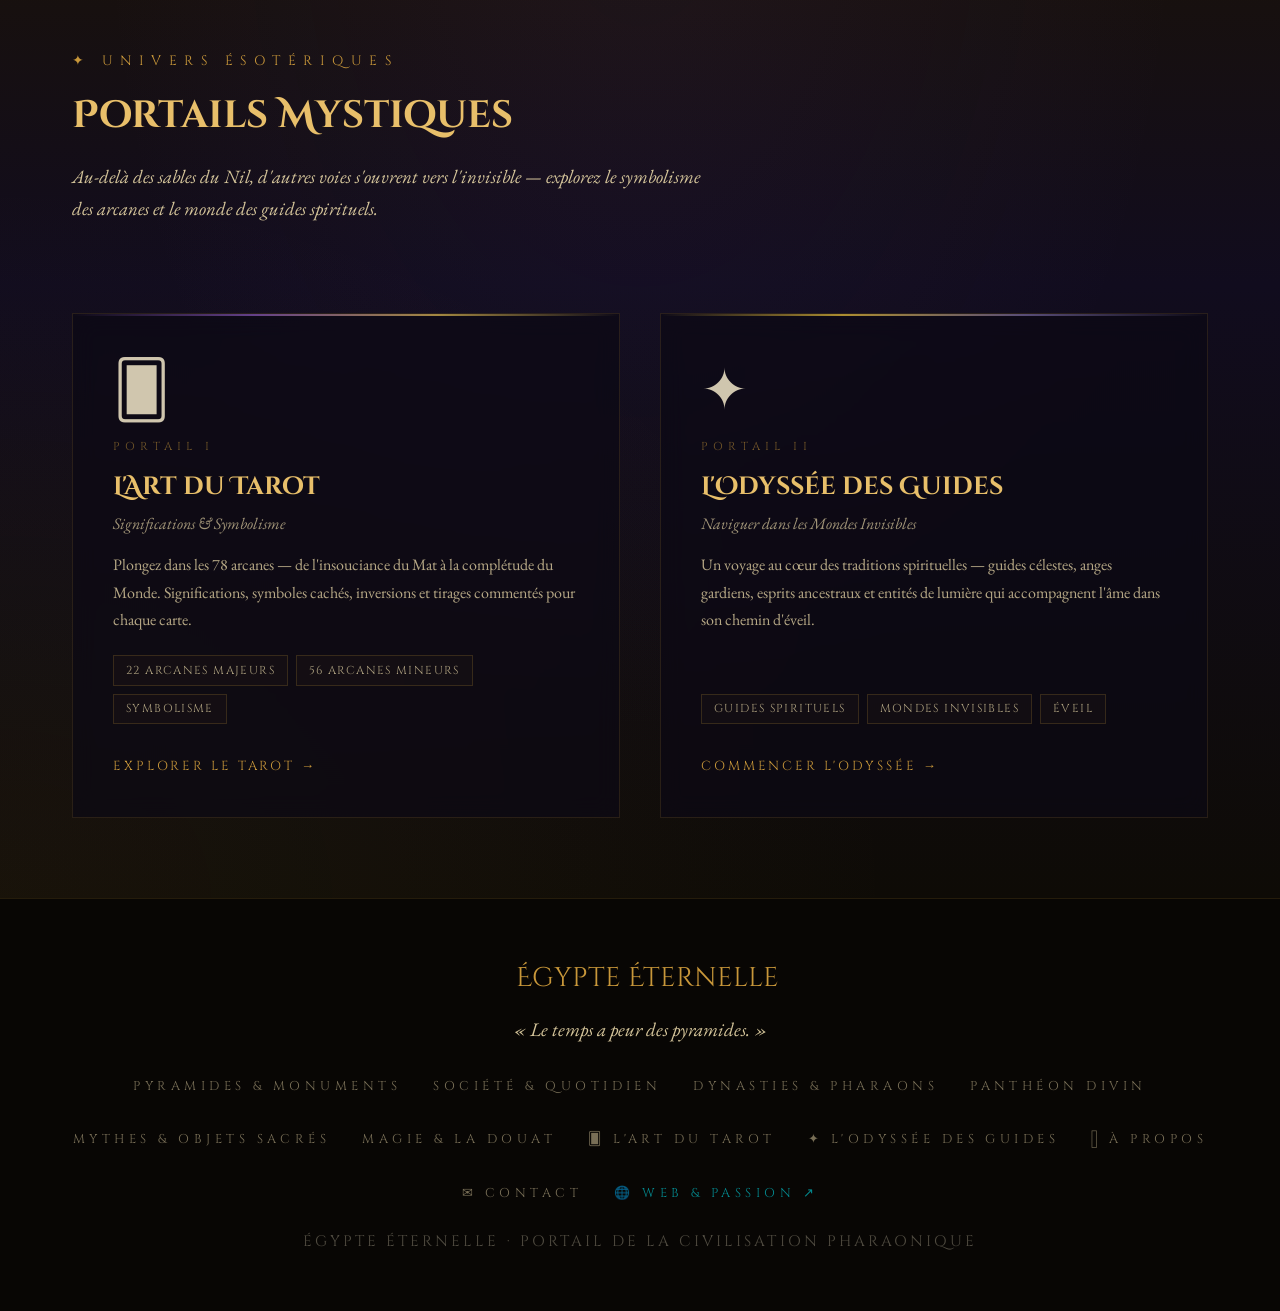
==== commit cb61750b: "Optimisation multi-supports (mobile/tablette/PC), securite et reparation des liens" ====
--- a/index.html
+++ b/index.html
@@ -3,6 +3,7 @@
   <head>
     <meta charset="UTF-8">
     <meta name="viewport" content="width=device-width, initial-scale=1.0">
+    <meta name="referrer" content="strict-origin-when-cross-origin">
     <title>Égypte Éternelle — Portail de la civilisation pharaonique</title>
     <meta
       name="description"
@@ -2741,6 +2742,16 @@
       >
       <a href="#textes" class="sh-mobile-link"
         ><span class="sh-glyph">𓂋</span> Textes sacrés</a
+      >
+
+      <span class="sh-mobile-section">Site partenaire</span>
+      <a
+        href="https://webetpassion.fr"
+        target="_blank"
+        rel="noopener noreferrer"
+        class="sh-mobile-link"
+        style="color: #00f3ff;"
+        ><span class="sh-glyph">🌐</span> Web &amp; Passion ↗</a
       >
     </div>
 
@@ -2902,7 +2913,7 @@
             href="https://webetpassion.fr"
             class="hero-btn-webetpassion"
             target="_blank"
-            rel="noopener"
+            rel="noopener noreferrer"
             title="Visiter Web & Passion"
           >
             <span class="neon-icon">🌐</span>
@@ -3605,6 +3616,7 @@
         >
         <a href="egypte-a-propos.html">𓂀 À Propos</a>
         <a href="egypte-a-contact.html">✉ Contact</a>
+        <a href="https://webetpassion.fr" target="_blank" rel="noopener noreferrer" style="color: #00f3ff;">🌐 Web &amp; Passion ↗</a>
       </nav>
       <p class="footer-copy">
         ÉGYPTE ÉTERNELLE · PORTAIL DE LA CIVILISATION PHARAONIQUE
--- a/responsive-site.css
+++ b/responsive-site.css
@@ -1,16 +1,25 @@
-/* Réglages communs pour les écrans tactiles */
+/* Réglages communs pour tous les supports (Mobile, Tablette, PC) */
 html {
   -webkit-text-size-adjust: 100%;
   text-size-adjust: 100%;
+  overflow-x: hidden;
+}
+
+body {
+  overflow-x: hidden;
+  width: 100%;
 }
 
 img,
-video {
+video,
+svg,
+canvas {
   max-width: 100%;
 }
 
 @media (min-width: 861px) and (max-width: 1180px) {
-  .nav-inner {
+  .nav-inner,
+  nav .container {
     gap: 0.55rem !important;
   }
 
@@ -19,28 +28,35 @@
     white-space: nowrap;
   }
 
-  .nav-links {
+  .nav-links,
+  nav ul {
     gap: 0.55rem !important;
   }
 
-  .nav-links a {
+  .nav-links a,
+  nav ul a,
+  .navbar .nav-link {
     font-size: 0.72rem !important;
     letter-spacing: 0.04em !important;
   }
 }
 
-@media (max-width: 860px) {
+/* Bouton burger sur tablette et mobile (index.html coupe à 1180px) */
+@media (max-width: 1180px) {
   .sh-burger {
     border: 2px solid #e8bf6a !important;
     background: rgba(232, 191, 106, 0.16) !important;
-    width: 48px !important;
-    height: 48px !important;
-    box-shadow: 0 0 12px rgba(232, 191, 106, 0.24);
+    width: 46px !important;
+    height: 46px !important;
+    box-shadow: 0 0 12px rgba(232, 191, 58, 0.24);
+    align-items: center !important;
+    justify-content: center !important;
+    border-radius: 4px;
   }
 
   .sh-burger span {
-    width: 26px !important;
-    height: 3px !important;
+    width: 24px !important;
+    height: 2.5px !important;
     background-color: #ffd873 !important;
   }
 
@@ -48,7 +64,9 @@
     outline: 3px solid #ffd873;
     outline-offset: 3px;
   }
-
+}
+
+@media (max-width: 860px) {
   body {
     font-size: 1rem !important;
   }
@@ -63,7 +81,7 @@
 
   h1:not(.hero-logo) {
     font-size: clamp(2rem, 5.2vw, 2.8rem) !important;
-    line-height: 1.1 !important;
+    line-height: 1.15 !important;
   }
 
   h2,
@@ -81,10 +99,16 @@
     object-fit: contain;
   }
 
-  table {
+  table,
+  .corr-table {
     display: block;
     max-width: 100%;
     overflow-x: auto;
+    -webkit-overflow-scrolling: touch;
+  }
+
+  .toc-inner {
+    padding: 1.5rem 1.2rem !important;
   }
 }
 
@@ -97,16 +121,27 @@
   }
 
   h1:not(.hero-logo) {
-    font-size: clamp(1.8rem, 7vw, 2.35rem) !important;
+    font-size: clamp(1.75rem, 6.8vw, 2.3rem) !important;
   }
 
   .hero-logo {
-    font-size: clamp(2.8rem, 12vw, 4rem) !important;
+    font-size: clamp(2.5rem, 11vw, 3.8rem) !important;
   }
 
   main img,
   .section-illustration {
     max-height: min(46vh, 340px);
+  }
+
+  .container,
+  .container-wide,
+  .wide-container {
+    padding-left: 1rem !important;
+    padding-right: 1rem !important;
+  }
+
+  .modal-overlay {
+    padding: 0.75rem !important;
   }
 }
 
